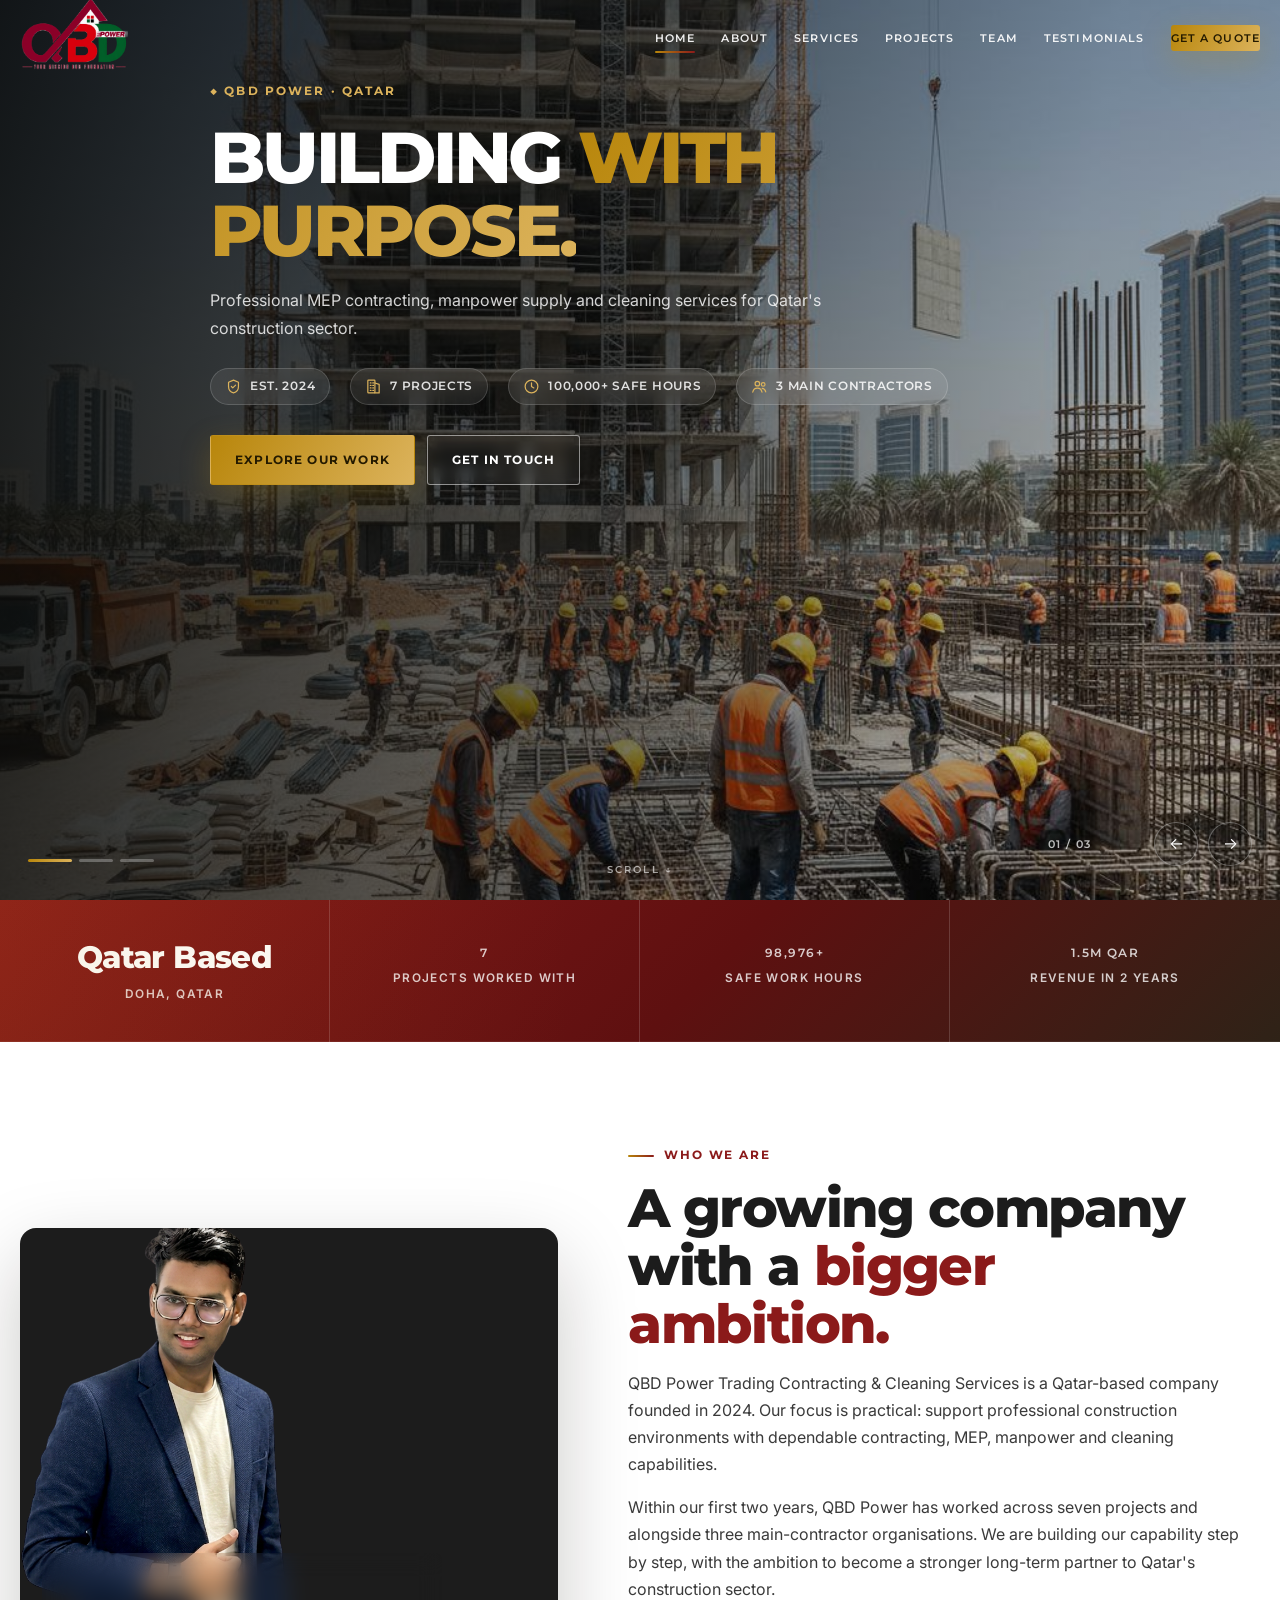
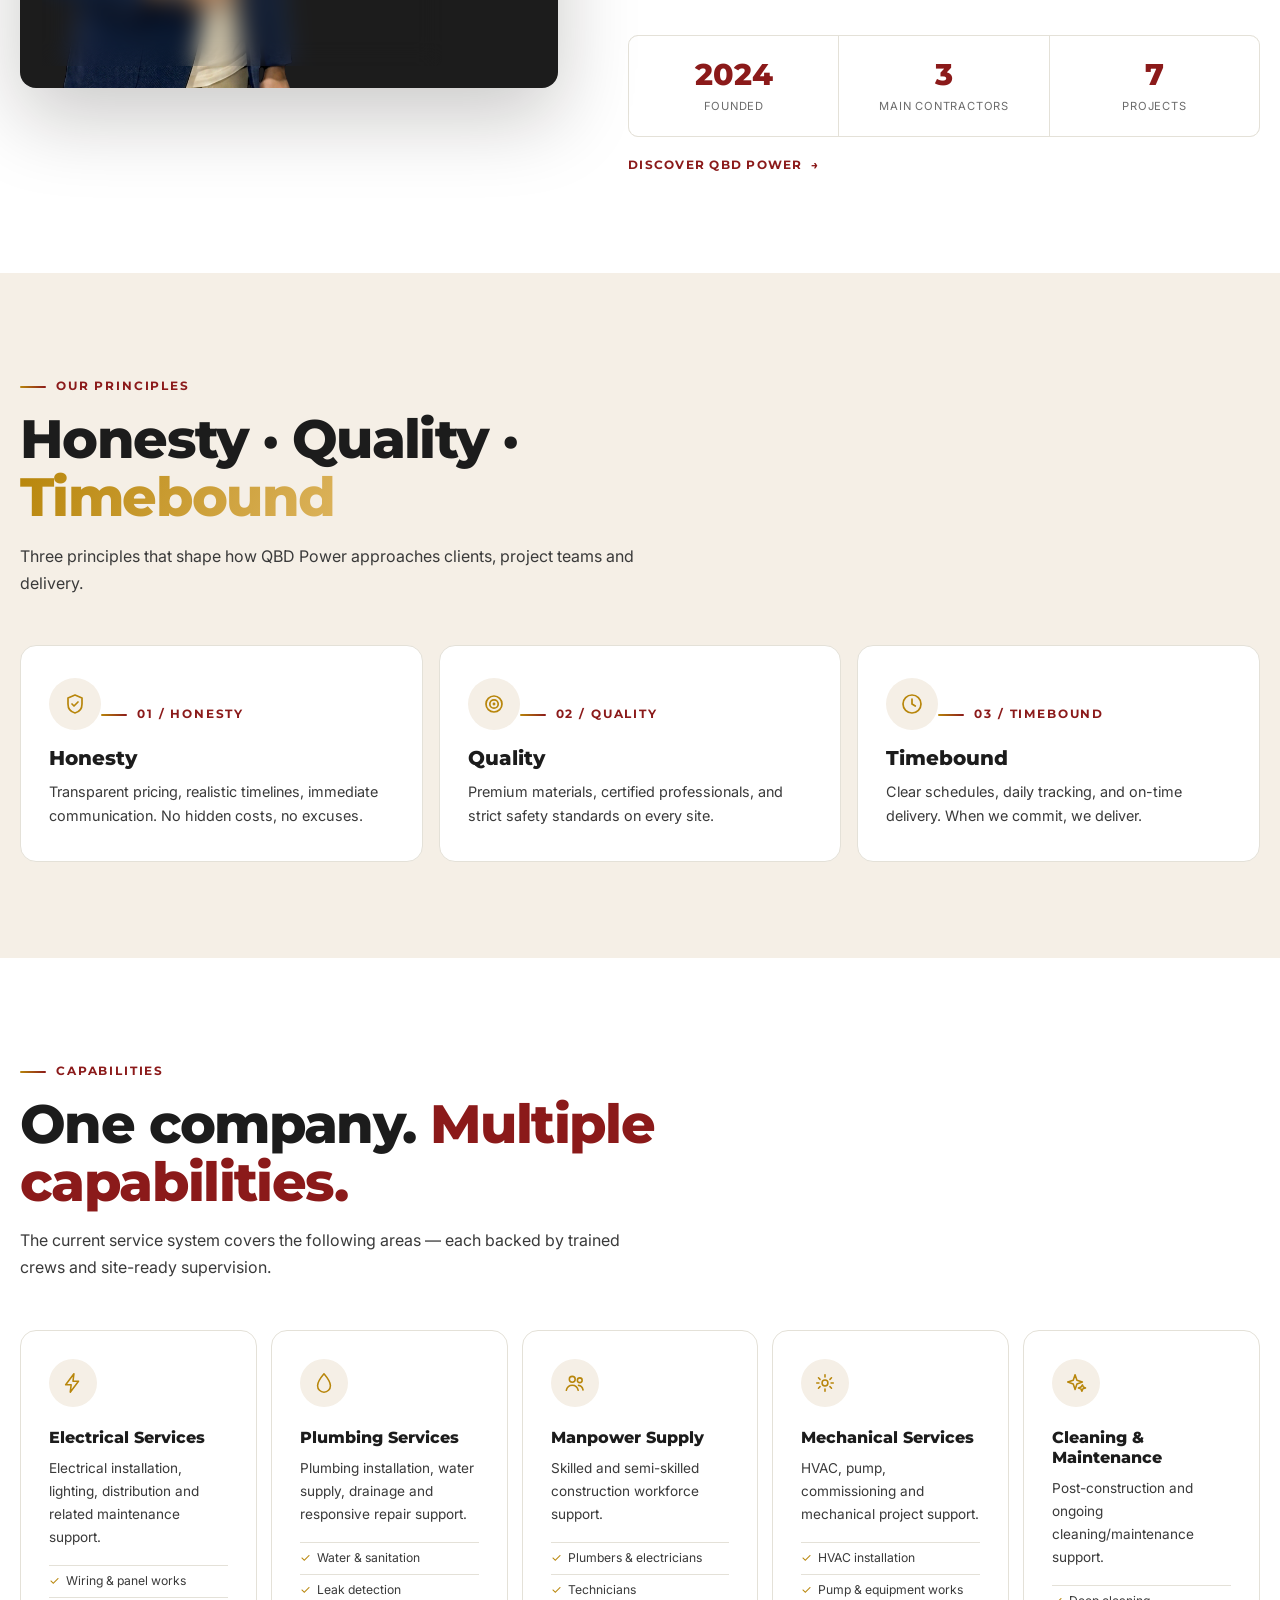
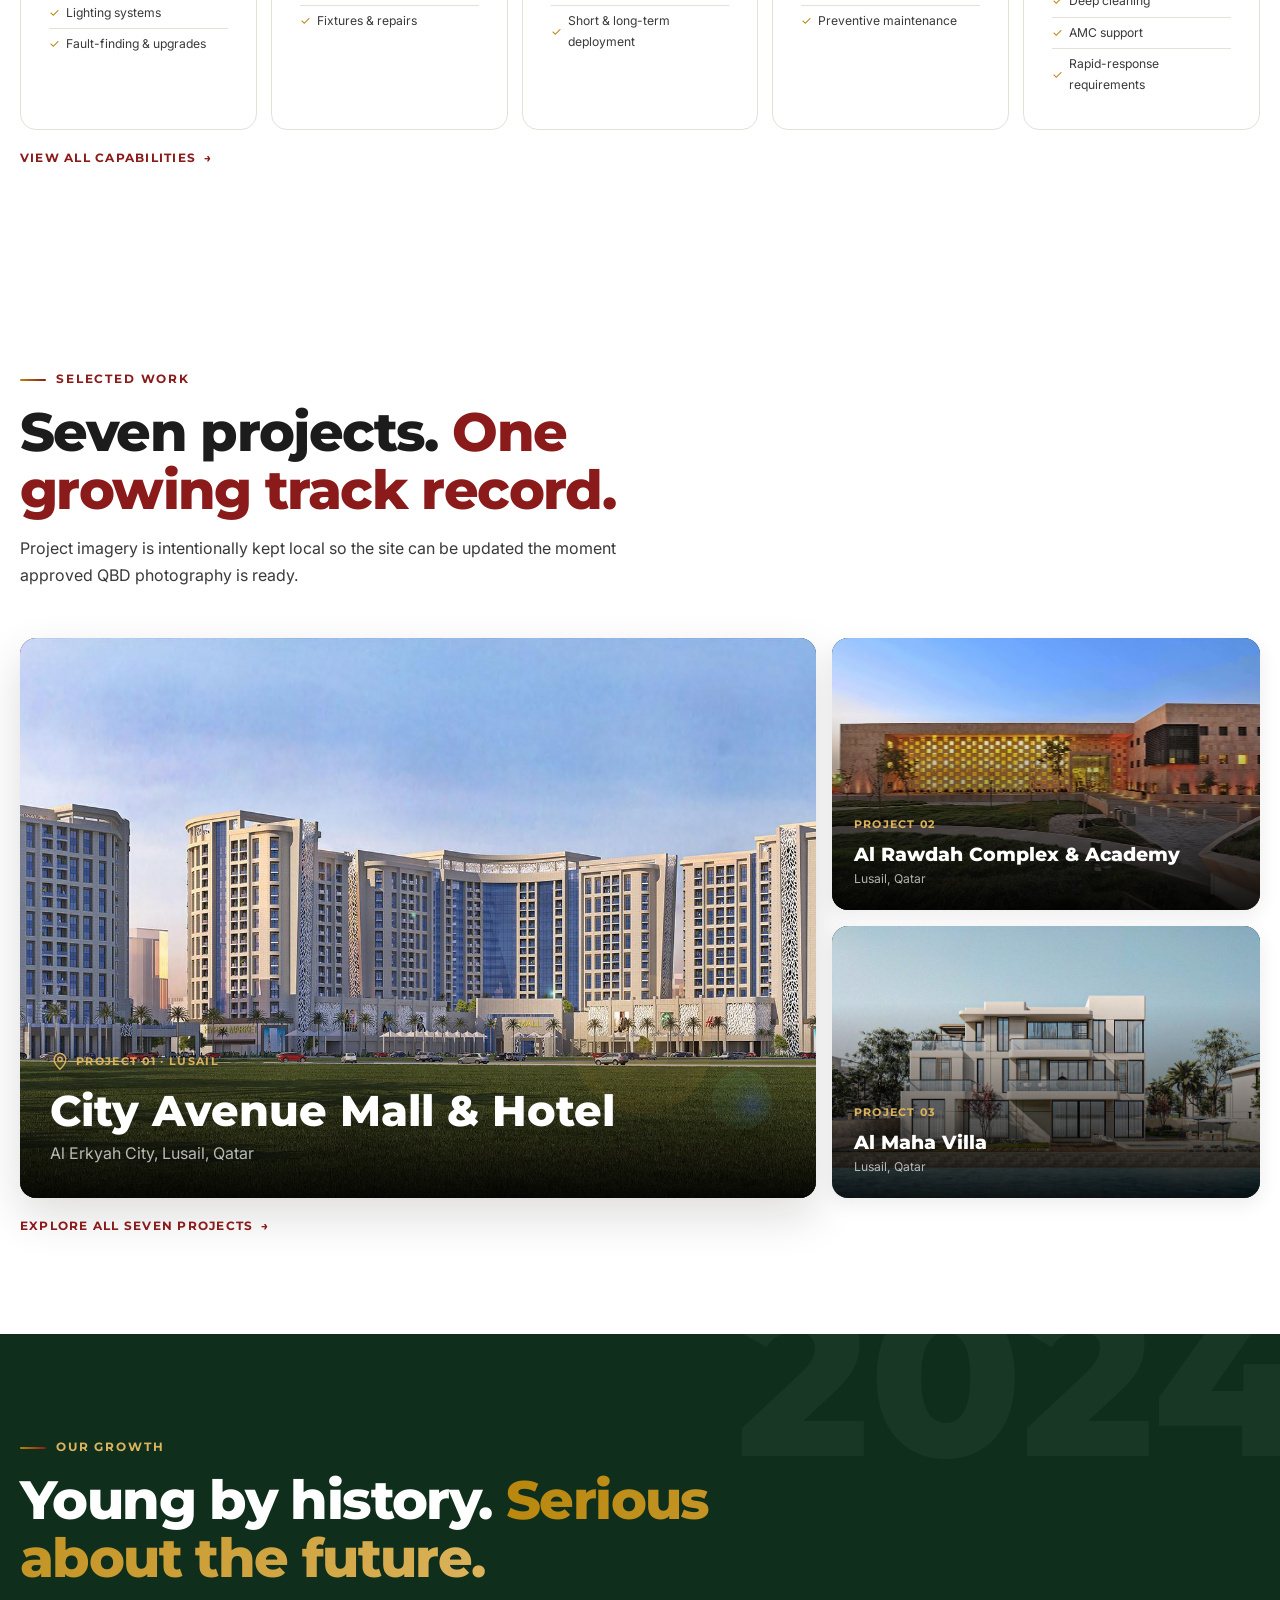
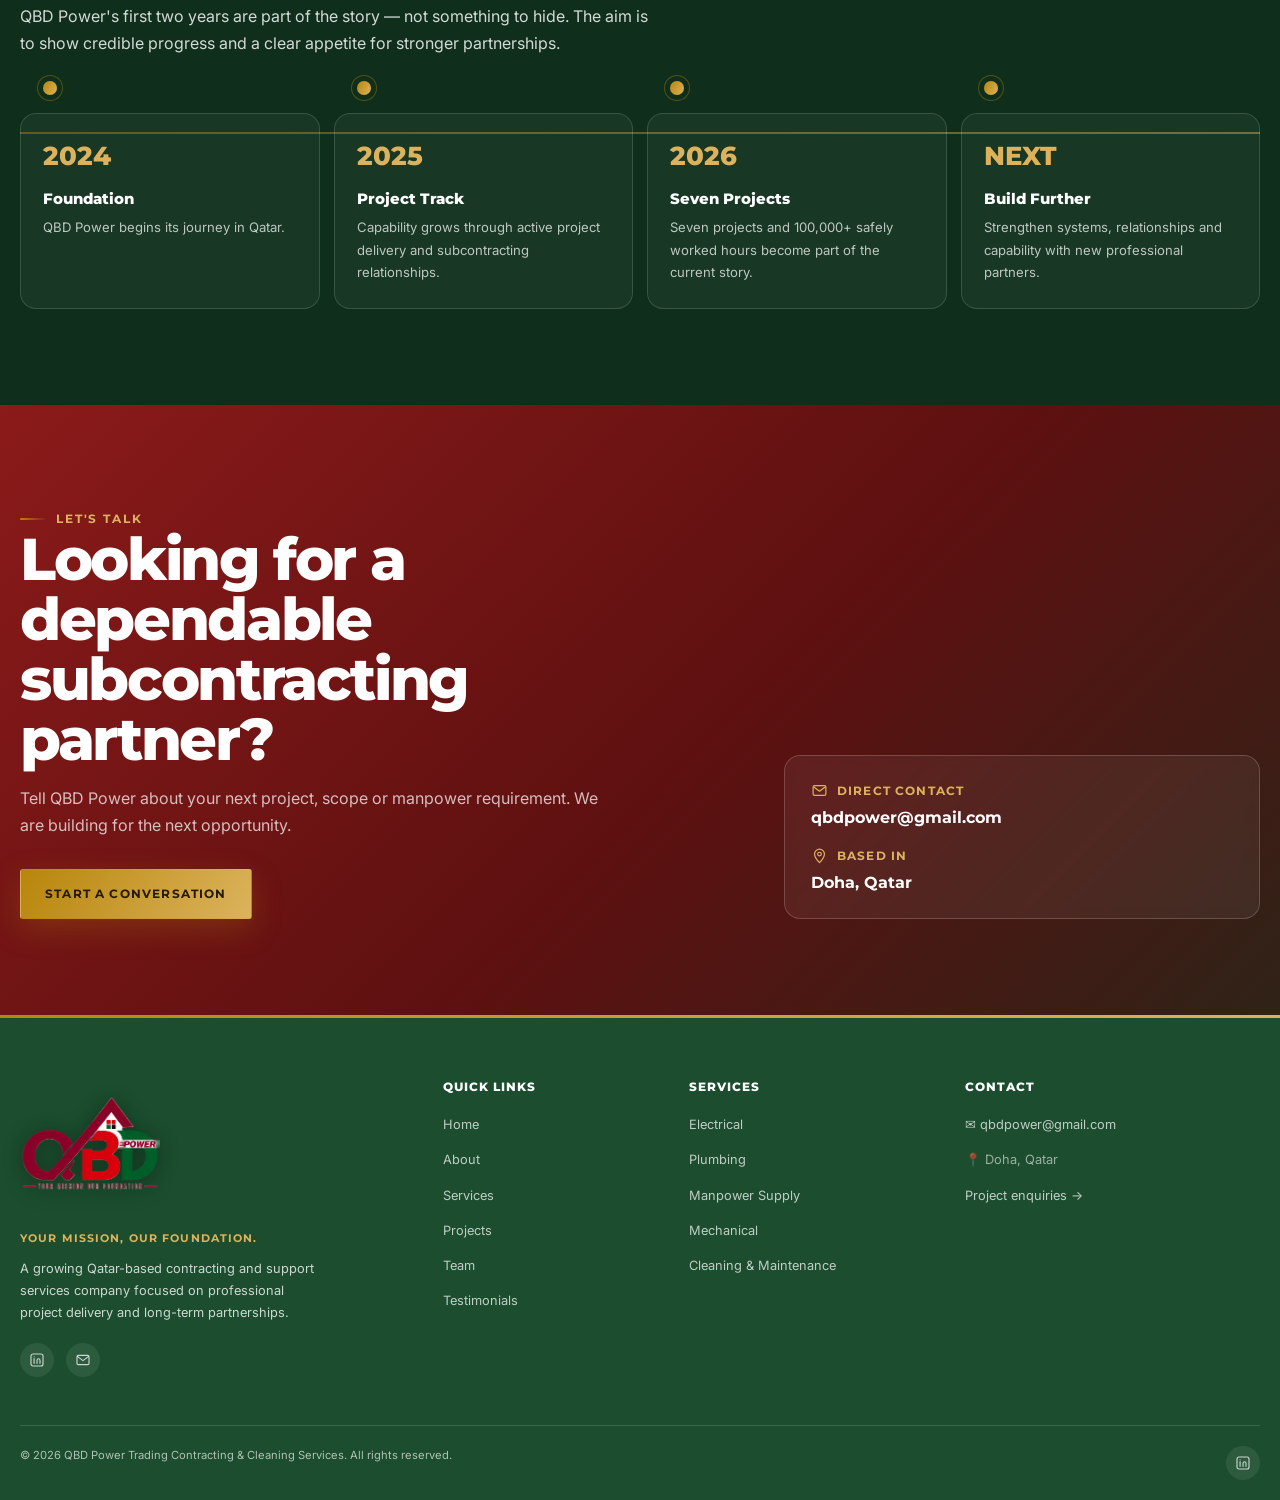
==== index.html @ 19c2fa36 "Initial QBD Power website" ====
<!doctype html>
<html lang="en">
<head>
<meta charset="utf-8">
<meta name="viewport" content="width=device-width, initial-scale=1">
<title>QBD Power | Qatar Contracting &amp; Project Support</title>
<meta name="description" content="QBD Power is a growing Qatar-based contracting and support services company focused on professional project delivery, MEP, manpower supply and cleaning services.">
<meta name="theme-color" content="#8B1A1A">
<link rel="icon" href="assets/img/logo-placeholder.svg" type="image/svg+xml">
<link rel="stylesheet" href="css/style.css">
</head>
<body>
<header class="site-header">
  <div class="container header-inner">
    <a class="brand" href="index.html" aria-label="QBD Power home">
      <img src="assets/img/logo.png" alt="QBD Power" onerror="this.onerror=null;this.src='assets/img/logo-placeholder.svg'">
    </a>
    <nav class="nav" aria-label="Primary navigation">
      <a href="index.html" aria-current="page">Home</a>
<a href="pages/about.html">About</a>
<a href="pages/services.html">Services</a>
<a href="pages/projects.html">Projects</a>
<a href="pages/team.html">Team</a>
<a href="pages/testimonials.html">Testimonials</a>
      <a class="nav-cta" href="pages/contact.html">Get a Quote</a>
    </nav>
    <button class="menu-btn" aria-label="Open navigation" aria-controls="mobilePanel" aria-expanded="false">☰</button>
  </div>
</header>
<div class="mobile-panel" id="mobilePanel">
  <button class="mobile-close" aria-label="Close navigation">×</button>
  <a href="index.html">Home</a>
<a href="pages/about.html">About</a>
<a href="pages/services.html">Services</a>
<a href="pages/projects.html">Projects</a>
<a href="pages/team.html">Team</a>
<a href="pages/testimonials.html">Testimonials</a>
  <a class="btn btn--gold" href="pages/contact.html">Get a Quote</a>
</div>
<main>

<section class="hero" aria-label="QBD Power introduction">
  
<div class="hero-slide is-active">
  <div class="hero-media">
    <img class="hero-media__img" src="assets/img/hero/hero-01.jpg" alt="" onerror="this.onerror=null;this.src='assets/img/hero/hero-01.svg'">
    <video class="hero-media__video" autoplay muted loop playsinline poster="assets/img/hero/hero-01.jpg">
      <source src="assets/img/hero/qbd-construction-hero.mp4" type="video/mp4">
    </video>
  </div>
  <div class="hero-slide__overlay"></div>
  <div class="container hero-content">
    <div class="hero-kicker">◆ QBD POWER · QATAR</div>
    <h1>BUILDING <span>WITH PURPOSE.</span></h1>
    <p>Professional MEP contracting, manpower supply and cleaning services for Qatar's construction sector.</p>
    <div class="hero-meta">
      <span><svg class="" viewBox="0 0 24 24" fill="none" stroke="currentColor" stroke-width="1.7" stroke-linecap="round" stroke-linejoin="round"><path d="M12 3l7 3v6c0 5-3 8-7 9-4-1-7-4-7-9V6l7-3Z"/><path d="m9 12 2 2 4-4"/></svg> Est. 2024</span>
      <span><svg class="" viewBox="0 0 24 24" fill="none" stroke="currentColor" stroke-width="1.7" stroke-linecap="round" stroke-linejoin="round"><rect x="4" y="3" width="10" height="18" rx="1"/><path d="M14 21h6V9l-6-2"/><path d="M7.5 7h1M11 7h1M7.5 10.5h1M11 10.5h1M7.5 14h1M11 14h1M7.5 17.5h1M11 17.5h1"/></svg> 7 Projects</span>
      <span><svg class="" viewBox="0 0 24 24" fill="none" stroke="currentColor" stroke-width="1.7" stroke-linecap="round" stroke-linejoin="round"><circle cx="12" cy="12" r="9"/><path d="M12 7v5l3.3 2"/></svg> 100,000+ Safe Hours</span>
      <span><svg class="" viewBox="0 0 24 24" fill="none" stroke="currentColor" stroke-width="1.7" stroke-linecap="round" stroke-linejoin="round"><circle cx="9" cy="8" r="3.2"/><path d="M2.5 20c.8-3.6 3.4-5.6 6.5-5.6s5.7 2 6.5 5.6"/><circle cx="17.2" cy="9" r="2.6"/><path d="M15.8 14.6c2.4.2 4.3 2 5 5"/></svg> 3 Main Contractors</span>
    </div>
    <div class="btn-row">
      <a class="btn btn--gold" href="pages/projects.html">Explore Our Work</a>
      <a class="btn btn--outline" href="pages/contact.html">Get in Touch</a>
    </div>
  </div>
</div>
<div class="hero-slide">
  <div class="hero-media">
    <img class="hero-media__img" src="assets/img/hero/hero-02.jpg" alt="" onerror="this.onerror=null;this.src='assets/img/hero/hero-02.svg'">
  </div>
  <div class="hero-slide__overlay"></div>
  <div class="container hero-content">
    <div class="hero-kicker">◆ EARN IT ON SITE</div>
    <h1>TRUST, BUILT <span>ONE PROJECT AT A TIME.</span></h1>
    <p>Main contractors return to QBD Power because commitments made on day one are the ones kept on handover day.</p>
    <div class="hero-meta">
      <span><svg class="" viewBox="0 0 24 24" fill="none" stroke="currentColor" stroke-width="1.7" stroke-linecap="round" stroke-linejoin="round"><path d="M12 3l7 3v6c0 5-3 8-7 9-4-1-7-4-7-9V6l7-3Z"/><path d="m9 12 2 2 4-4"/></svg> Est. 2024</span>
      <span><svg class="" viewBox="0 0 24 24" fill="none" stroke="currentColor" stroke-width="1.7" stroke-linecap="round" stroke-linejoin="round"><rect x="4" y="3" width="10" height="18" rx="1"/><path d="M14 21h6V9l-6-2"/><path d="M7.5 7h1M11 7h1M7.5 10.5h1M11 10.5h1M7.5 14h1M11 14h1M7.5 17.5h1M11 17.5h1"/></svg> 7 Projects</span>
      <span><svg class="" viewBox="0 0 24 24" fill="none" stroke="currentColor" stroke-width="1.7" stroke-linecap="round" stroke-linejoin="round"><circle cx="12" cy="12" r="9"/><path d="M12 7v5l3.3 2"/></svg> 100,000+ Safe Hours</span>
      <span><svg class="" viewBox="0 0 24 24" fill="none" stroke="currentColor" stroke-width="1.7" stroke-linecap="round" stroke-linejoin="round"><circle cx="9" cy="8" r="3.2"/><path d="M2.5 20c.8-3.6 3.4-5.6 6.5-5.6s5.7 2 6.5 5.6"/><circle cx="17.2" cy="9" r="2.6"/><path d="M15.8 14.6c2.4.2 4.3 2 5 5"/></svg> 3 Main Contractors</span>
    </div>
    <div class="btn-row">
      <a class="btn btn--gold" href="pages/projects.html">Explore Our Work</a>
      <a class="btn btn--outline" href="pages/contact.html">Get in Touch</a>
    </div>
  </div>
</div>
<div class="hero-slide">
  <div class="hero-media">
    <img class="hero-media__img" src="assets/img/hero/hero-03.jpg" alt="" onerror="this.onerror=null;this.src='assets/img/hero/hero-03.svg'">
  </div>
  <div class="hero-slide__overlay"></div>
  <div class="container hero-content">
    <div class="hero-kicker">◆ OUR FOUNDATION</div>
    <h1>YOUR MISSION. <span>OUR FOUNDATION.</span></h1>
    <p>Every scope, every crew, every deadline — measured against one standard: would we trust this with our own name on it?</p>
    <div class="hero-meta">
      <span><svg class="" viewBox="0 0 24 24" fill="none" stroke="currentColor" stroke-width="1.7" stroke-linecap="round" stroke-linejoin="round"><path d="M12 3l7 3v6c0 5-3 8-7 9-4-1-7-4-7-9V6l7-3Z"/><path d="m9 12 2 2 4-4"/></svg> Est. 2024</span>
      <span><svg class="" viewBox="0 0 24 24" fill="none" stroke="currentColor" stroke-width="1.7" stroke-linecap="round" stroke-linejoin="round"><rect x="4" y="3" width="10" height="18" rx="1"/><path d="M14 21h6V9l-6-2"/><path d="M7.5 7h1M11 7h1M7.5 10.5h1M11 10.5h1M7.5 14h1M11 14h1M7.5 17.5h1M11 17.5h1"/></svg> 7 Projects</span>
      <span><svg class="" viewBox="0 0 24 24" fill="none" stroke="currentColor" stroke-width="1.7" stroke-linecap="round" stroke-linejoin="round"><circle cx="12" cy="12" r="9"/><path d="M12 7v5l3.3 2"/></svg> 100,000+ Safe Hours</span>
      <span><svg class="" viewBox="0 0 24 24" fill="none" stroke="currentColor" stroke-width="1.7" stroke-linecap="round" stroke-linejoin="round"><circle cx="9" cy="8" r="3.2"/><path d="M2.5 20c.8-3.6 3.4-5.6 6.5-5.6s5.7 2 6.5 5.6"/><circle cx="17.2" cy="9" r="2.6"/><path d="M15.8 14.6c2.4.2 4.3 2 5 5"/></svg> 3 Main Contractors</span>
    </div>
    <div class="btn-row">
      <a class="btn btn--gold" href="pages/projects.html">Explore Our Work</a>
      <a class="btn btn--outline" href="pages/contact.html">Get in Touch</a>
    </div>
  </div>
</div>
  <div class="hero-progress"><button class="is-active" aria-label="Show slide 1"></button><button class="" aria-label="Show slide 2"></button><button class="" aria-label="Show slide 3"></button></div>
  <div class="hero-controls">
    <span class="hero-counter">01 / 03</span>
    <button class="hero-arrow" data-hero-prev aria-label="Previous slide">←</button>
    <button class="hero-arrow" data-hero-next aria-label="Next slide">→</button>
  </div>
  <div class="scroll-cue">Scroll ↓</div>
</section>

<section class="trust-strip" aria-label="QBD Power key figures">
  <div class="container trust-grid">
    <div class="trust-item"><strong>Qatar Based</strong><span>Doha, Qatar</span></div>
    <div class="trust-item"><strong><span data-count-to="7" data-suffix="">0</span></strong><span>Projects Worked With</span></div>
    <div class="trust-item"><strong><span data-count-to="100000" data-suffix="+">0</span></strong><span>Safe Work Hours</span></div>
    <div class="trust-item"><strong><span data-count-to="1.5" data-decimals="1" data-suffix="M QAR">0</span></strong><span>Revenue in 2 Years</span></div>
  </div>
</section>

<section class="section">
  <div class="container intro-grid">
    <div class="intro-visual reveal">
      <img src="assets/img/general/about-placeholder.jpg" alt="QBD Power Managing Director" onerror="this.onerror=null;this.src='assets/img/general/about-placeholder.svg'">
      <div class="md-quote">
        <blockquote>"We don't just complete projects — we build reputations. Yours and ours."</blockquote>
        <cite>— Faysal Ahmmed, Managing Director</cite>
      </div>
    </div>
    <div class="intro-copy reveal">
      <span class="eyebrow">Who We Are</span>
      <h2 class="section-title">A growing company with a <span class="accent">bigger ambition.</span></h2>
      <p>QBD Power Trading Contracting &amp; Cleaning Services is a Qatar-based company founded in 2024. Our focus is practical: support professional construction environments with dependable contracting, MEP, manpower and cleaning capabilities.</p>
      <p>Within our first two years, QBD Power has worked across seven projects and alongside three main-contractor organisations. We are building our capability step by step, with the ambition to become a stronger long-term partner to Qatar's construction sector.</p>
      <div class="metric-row">
        <div class="metric"><strong>2024</strong><span>Founded</span></div>
        <div class="metric"><strong>3</strong><span>Main Contractors</span></div>
        <div class="metric"><strong>7</strong><span>Projects</span></div>
      </div>
      <a class="text-link" href="pages/about.html"><span>Discover QBD Power</span></a>
    </div>
  </div>
</section>

<section class="section section--sand">
  <div class="container">
    <div class="section-head reveal">
      <span class="eyebrow">Our Principles</span>
      <h2 class="section-title">Honesty · Quality · <span class="gold">Timebound</span></h2>
      <p class="section-subtitle">Three principles that shape how QBD Power approaches clients, project teams and delivery.</p>
    </div>
    <div class="values-grid">
      <article class="value reveal"><div class="value-icon"><svg class="" viewBox="0 0 24 24" fill="none" stroke="currentColor" stroke-width="1.7" stroke-linecap="round" stroke-linejoin="round"><path d="M12 3l7 3v6c0 5-3 8-7 9-4-1-7-4-7-9V6l7-3Z"/><path d="m9 12 2 2 4-4"/></svg></div><span class="eyebrow" style="margin-bottom:6px">01 / HONESTY</span><h3>Honesty</h3><p>Transparent pricing, realistic timelines, immediate communication. No hidden costs, no excuses.</p></article>
      <article class="value reveal"><div class="value-icon"><svg class="" viewBox="0 0 24 24" fill="none" stroke="currentColor" stroke-width="1.7" stroke-linecap="round" stroke-linejoin="round"><circle cx="12" cy="12" r="8"/><circle cx="12" cy="12" r="4.2"/><circle cx="12" cy="12" r=".6" fill="currentColor"/></svg></div><span class="eyebrow" style="margin-bottom:6px">02 / QUALITY</span><h3>Quality</h3><p>Premium materials, certified professionals, and strict safety standards on every site.</p></article>
      <article class="value reveal"><div class="value-icon"><svg class="" viewBox="0 0 24 24" fill="none" stroke="currentColor" stroke-width="1.7" stroke-linecap="round" stroke-linejoin="round"><circle cx="12" cy="12" r="9"/><path d="M12 7v5l3.3 2"/></svg></div><span class="eyebrow" style="margin-bottom:6px">03 / TIMEBOUND</span><h3>Timebound</h3><p>Clear schedules, daily tracking, and on-time delivery. When we commit, we deliver.</p></article>
    </div>
  </div>
</section>

<section class="section">
  <div class="container">
    <div class="section-head reveal">
      <span class="eyebrow">Capabilities</span>
      <h2 class="section-title">One company. <span class="accent">Multiple capabilities.</span></h2>
      <p class="section-subtitle">The current service system covers the following areas — each backed by trained crews and site-ready supervision.</p>
    </div>
    <div class="cap-grid">
      <article class="cap-card reveal"><div class="cap-icon"><svg class="" viewBox="0 0 24 24" fill="none" stroke="currentColor" stroke-width="1.7" stroke-linecap="round" stroke-linejoin="round"><path d="M13 2 4 14h6l-1 8 9-12h-6l1-8Z"/></svg></div><h3>Electrical Services</h3><p>Electrical installation, lighting, distribution and related maintenance support.</p><ul><li>Wiring &amp; panel works</li><li>Lighting systems</li><li>Fault-finding &amp; upgrades</li></ul></article>
      <article class="cap-card reveal"><div class="cap-icon"><svg class="" viewBox="0 0 24 24" fill="none" stroke="currentColor" stroke-width="1.7" stroke-linecap="round" stroke-linejoin="round"><path d="M12 2s7 8.2 7 13a7 7 0 1 1-14 0c0-4.8 7-13 7-13Z"/></svg></div><h3>Plumbing Services</h3><p>Plumbing installation, water supply, drainage and responsive repair support.</p><ul><li>Water &amp; sanitation</li><li>Leak detection</li><li>Fixtures &amp; repairs</li></ul></article>
      <article class="cap-card reveal"><div class="cap-icon"><svg class="" viewBox="0 0 24 24" fill="none" stroke="currentColor" stroke-width="1.7" stroke-linecap="round" stroke-linejoin="round"><circle cx="9" cy="8" r="3.2"/><path d="M2.5 20c.8-3.6 3.4-5.6 6.5-5.6s5.7 2 6.5 5.6"/><circle cx="17.2" cy="9" r="2.6"/><path d="M15.8 14.6c2.4.2 4.3 2 5 5"/></svg></div><h3>Manpower Supply</h3><p>Skilled and semi-skilled construction workforce support.</p><ul><li>Plumbers &amp; electricians</li><li>Technicians</li><li>Short &amp; long-term deployment</li></ul></article>
      <article class="cap-card reveal"><div class="cap-icon"><svg class="" viewBox="0 0 24 24" fill="none" stroke="currentColor" stroke-width="1.7" stroke-linecap="round" stroke-linejoin="round"><circle cx="12" cy="12" r="3.2"/><path d="M12 3v2.4M12 18.6V21M4.9 6.3l1.7 1.7M17.4 16l1.7 1.7M3 12h2.4M18.6 12H21M4.9 17.7l1.7-1.7M17.4 8l1.7-1.7"/></svg></div><h3>Mechanical Services</h3><p>HVAC, pump, commissioning and mechanical project support.</p><ul><li>HVAC installation</li><li>Pump &amp; equipment works</li><li>Preventive maintenance</li></ul></article>
      <article class="cap-card reveal"><div class="cap-icon"><svg class="" viewBox="0 0 24 24" fill="none" stroke="currentColor" stroke-width="1.7" stroke-linecap="round" stroke-linejoin="round"><path d="M11 3 9 9l-6 2 6 2 2 6 2-6 6-2-6-2-2-6Z"/><path d="M19 14l1 2.4L22.4 17.4 19.4 18.4 18.4 21 17.4 18.4 14.6 17.4 17.4 16.4 19 14Z"/></svg></div><h3>Cleaning &amp; Maintenance</h3><p>Post-construction and ongoing cleaning/maintenance support.</p><ul><li>Deep cleaning</li><li>AMC support</li><li>Rapid-response requirements</li></ul></article>
    </div>
    <a class="text-link" href="pages/services.html"><span>View all capabilities</span></a>
  </div>
</section>

<section class="section">
  <div class="container">
    <div class="section-head reveal">
      <span class="eyebrow">Selected Work</span>
      <h2 class="section-title">Seven projects. <span class="accent">One growing track record.</span></h2>
      <p class="section-subtitle">Project imagery is intentionally kept local so the site can be updated the moment approved QBD photography is ready.</p>
    </div>
    <div class="project-feature">
      <article class="project-main reveal">
        <img src="assets/img/projects/project-01.jpg" alt="City Avenue Mall and Hotel" onerror="this.onerror=null;this.src='assets/img/projects/project-01.svg'">
        <div class="project-main__overlay">
          <span class="tag"><svg class="" viewBox="0 0 24 24" fill="none" stroke="currentColor" stroke-width="1.7" stroke-linecap="round" stroke-linejoin="round"><path d="M12 22s7-6.5 7-12a7 7 0 1 0-14 0c0 5.5 7 12 7 12Z"/><circle cx="12" cy="10" r="2.6"/></svg> Project 01 · Lusail</span>
          <h3>City Avenue Mall &amp; Hotel</h3>
          <p>Al Erkyah City, Lusail, Qatar</p>
        </div>
      </article>
      <div class="project-side">
        <article class="project-card reveal">
          <img src="assets/img/projects/project-02.jpg" alt="Al Rawdah Complex &amp; Academy" onerror="this.onerror=null;this.src='assets/img/projects/project-02.svg'">
          <div class="project-card__content"><span class="tag">Project 02</span><h3>Al Rawdah Complex &amp; Academy</h3><p>Lusail, Qatar</p></div>
        </article>
        <article class="project-card reveal">
          <img src="assets/img/projects/project-03.jpg" alt="Al Maha Villa" onerror="this.onerror=null;this.src='assets/img/projects/project-03.svg'">
          <div class="project-card__content"><span class="tag">Project 03</span><h3>Al Maha Villa</h3><p>Lusail, Qatar</p></div>
        </article>
      </div>
    </div>
    <a class="text-link" href="pages/projects.html"><span>Explore all seven projects</span></a>
  </div>
</section>

<section class="section growth section--forest" style="background:var(--forest-deep);color:#fff">
  <div class="container">
    <div class="section-head reveal">
      <span class="eyebrow">Our Growth</span>
      <h2 class="section-title">Young by history. <span class="gold">Serious about the future.</span></h2>
      <p class="section-subtitle">QBD Power's first two years are part of the story — not something to hide. The aim is to show credible progress and a clear appetite for stronger partnerships.</p>
    </div>
    <div class="timeline">
      <article class="timeline-item reveal"><strong>2024</strong><h3>Foundation</h3><p>QBD Power begins its journey in Qatar.</p></article>
      <article class="timeline-item reveal"><strong>2025</strong><h3>Project Track</h3><p>Capability grows through active project delivery and subcontracting relationships.</p></article>
      <article class="timeline-item reveal"><strong>2026</strong><h3>Seven Projects</h3><p>Seven projects and 100,000+ safely worked hours become part of the current story.</p></article>
      <article class="timeline-item reveal"><strong>NEXT</strong><h3>Build Further</h3><p>Strengthen systems, relationships and capability with new professional partners.</p></article>
    </div>
  </div>
</section>

<section class="section cta cta--crimson">
  <div class="container cta-grid">
    <div class="reveal">
      <span class="eyebrow">Let's Talk</span>
      <h2>Looking for a dependable subcontracting partner?</h2>
      <p>Tell QBD Power about your next project, scope or manpower requirement. We are building for the next opportunity.</p>
      <div class="btn-row"><a class="btn btn--gold" href="pages/contact.html">Start a Conversation</a></div>
    </div>
    <div class="cta-card reveal">
      <strong><svg class="" viewBox="0 0 24 24" fill="none" stroke="currentColor" stroke-width="1.7" stroke-linecap="round" stroke-linejoin="round"><rect x="3" y="5" width="18" height="14" rx="2"/><path d="m4 7 8 6 8-6"/></svg> Direct contact</strong>
      <a href="mailto:qbdpower@gmail.com">qbdpower@gmail.com</a>
      <strong style="margin-top:20px"><svg class="" viewBox="0 0 24 24" fill="none" stroke="currentColor" stroke-width="1.7" stroke-linecap="round" stroke-linejoin="round"><path d="M12 22s7-6.5 7-12a7 7 0 1 0-14 0c0 5.5 7 12 7 12Z"/><circle cx="12" cy="10" r="2.6"/></svg> Based in</strong>
      <a href="pages/contact.html">Doha, Qatar</a>
    </div>
  </div>
</section>

</main>
<footer class="site-footer">
  <div class="container">
    <div class="footer-grid">
      <div>
        <img class="footer-logo" src="assets/img/logo.png" alt="QBD Power" onerror="this.onerror=null;this.src='assets/img/logo-placeholder.svg'">
        <div class="footer-tagline">Your Mission, Our Foundation.</div>
        <p class="footer-copy">A growing Qatar-based contracting and support services company focused on professional project delivery and long-term partnerships.</p>
        <div class="socials" style="margin-top:20px">
          <a href="https://www.linkedin.com/company/109054218/" target="_blank" rel="noopener" aria-label="LinkedIn"><svg class="" viewBox="0 0 24 24" fill="none" stroke="currentColor" stroke-width="1.7" stroke-linecap="round" stroke-linejoin="round"><rect x="3" y="3" width="18" height="18" rx="3"/><path d="M7.6 10v7M7.6 7.2v.02M12 17v-4.2c0-1.6 1-2.6 2.4-2.6 1.3 0 2.1.9 2.1 2.6V17"/></svg></a>
          <a href="mailto:qbdpower@gmail.com" aria-label="Email"><svg class="" viewBox="0 0 24 24" fill="none" stroke="currentColor" stroke-width="1.7" stroke-linecap="round" stroke-linejoin="round"><rect x="3" y="5" width="18" height="14" rx="2"/><path d="m4 7 8 6 8-6"/></svg></a>
        </div>
      </div>
      <div>
        <h3>Quick Links</h3>
        <ul class="footer-links">
          <li><a href="index.html">Home</a></li>
          <li><a href="pages/about.html">About</a></li>
          <li><a href="pages/services.html">Services</a></li>
          <li><a href="pages/projects.html">Projects</a></li>
          <li><a href="pages/team.html">Team</a></li>
          <li><a href="pages/testimonials.html">Testimonials</a></li>
        </ul>
      </div>
      <div>
        <h3>Services</h3>
        <ul class="footer-links">
          <li><a href="pages/services.html">Electrical</a></li>
          <li><a href="pages/services.html">Plumbing</a></li>
          <li><a href="pages/services.html">Manpower Supply</a></li>
          <li><a href="pages/services.html">Mechanical</a></li>
          <li><a href="pages/services.html">Cleaning &amp; Maintenance</a></li>
        </ul>
      </div>
      <div>
        <h3>Contact</h3>
        <ul class="footer-links">
          <li><a href="mailto:qbdpower@gmail.com">✉ qbdpower@gmail.com</a></li>
          <li><span style="color:rgba(255,255,255,.56);font-size:.8rem">📍 Doha, Qatar</span></li>
          <li><a href="pages/contact.html">Project enquiries →</a></li>
        </ul>
      </div>
    </div>
    <div class="footer-bottom">
      <span>© 2026 QBD Power Trading Contracting &amp; Cleaning Services. All rights reserved.</span>
      <div class="socials">
        <a href="https://www.linkedin.com/company/109054218/" target="_blank" rel="noopener" aria-label="LinkedIn"><svg class="" viewBox="0 0 24 24" fill="none" stroke="currentColor" stroke-width="1.7" stroke-linecap="round" stroke-linejoin="round"><rect x="3" y="3" width="18" height="18" rx="3"/><path d="M7.6 10v7M7.6 7.2v.02M12 17v-4.2c0-1.6 1-2.6 2.4-2.6 1.3 0 2.1.9 2.1 2.6V17"/></svg></a>
      </div>
    </div>
  </div>
</footer>
<button class="to-top" aria-label="Back to top"><svg class="" viewBox="0 0 24 24" style="transform:rotate(-90deg)" fill="none" stroke="currentColor" stroke-width="1.7" stroke-linecap="round" stroke-linejoin="round"><path d="M5 12h14M13 6l6 6-6 6"/></svg></button>
<script src="js/script.js"></script>
</body>
</html>
---- css/style.css ----
@import url('https://fonts.googleapis.com/css2?family=Inter:wght@400;500;600;700&family=Montserrat:wght@500;600;700;800&display=swap');

/* ============================================================
   QBD POWER — DESIGN TOKENS
   Same brand palette, refined blending + tighter type scale
============================================================ */
:root{
  --crimson:#8B1A1A;
  --crimson-deep:#5e1010;
  --crimson-soft:#a3372f;
  --forest:#1B4D2E;
  --forest-deep:#0f2f1c;
  --gold:#B8860B;
  --gold-soft:#dcb35c;
  --gold-pale:#f0d9a0;
  --charcoal:#1C1C1C;
  --ink:#1C1C1C;
  --dark-gray:#3A3A3A;
  --mid-gray:#6B6B6B;
  --line:#e4e1d8;
  --off-white:#F4F4F4;
  --sand:#F5EFE6;
  --white:#fff;

  --shadow-sm:0 6px 20px rgba(20,14,10,.08);
  --shadow-md:0 18px 46px rgba(20,14,10,.14);
  --shadow-lg:0 30px 80px rgba(20,14,10,.22);
  --shadow-gold:0 10px 30px rgba(184,134,11,.25);

  --grad-brand:linear-gradient(135deg,var(--crimson) 0%,var(--crimson-deep) 55%,var(--forest-deep) 130%);
  --grad-gold:linear-gradient(120deg,var(--gold) 0%,var(--gold-soft) 100%);
  --grad-dark:linear-gradient(180deg,rgba(10,10,10,.15),rgba(10,10,10,.92));
  --grad-line:linear-gradient(90deg,var(--gold) 0%,var(--crimson) 100%);

  --radius:16px;
  --radius-sm:10px;
  --max:1260px;
  --ease:cubic-bezier(.2,.8,.24,1);
  --ease-soft:cubic-bezier(.4,.0,.2,1);
}

*{box-sizing:border-box;margin:0;padding:0}
html{scroll-behavior:smooth}
/* Global icon-size safety net: any <svg> without a more specific size rule
   (below) gets a sane, consistent default instead of an oversized one.
   Every icon class further down (cap-icon, value-icon, etc.) still wins
   because a class selector is always more specific than this. */
svg{width:20px;height:20px;flex-shrink:0}
body{
  font-family:'Inter',Arial,sans-serif;
  color:var(--ink);
  background:var(--white);
  line-height:1.7;
  overflow-x:hidden;
  -webkit-font-smoothing:antialiased;
}
body.nav-open{overflow:hidden}
img{display:block;max-width:100%}
a{color:inherit;text-decoration:none}
button,input,textarea,select{font:inherit}
button{border:0;background:none;cursor:pointer}
ul{list-style:none}
.container{width:min(var(--max),calc(100% - 40px));margin-inline:auto}
::selection{background:var(--gold);color:#fff}

:focus-visible{outline:2px solid var(--gold);outline-offset:3px}

/* ============================================================
   SECTION SHELLS
============================================================ */
.section{padding:96px 0}
.section--sand{background:var(--sand)}
.section--dark{background:var(--forest-deep);color:var(--white)}
.section--charcoal{background:var(--charcoal);color:var(--white)}

.eyebrow{
  display:inline-flex;align-items:center;gap:10px;
  color:var(--crimson);
  font:700 .72rem/1 'Montserrat',sans-serif;
  letter-spacing:.16em;text-transform:uppercase;
}
.eyebrow::before{content:"";width:26px;height:2px;background:var(--grad-line);border-radius:2px}
.section--dark .eyebrow,.section--charcoal .eyebrow{color:var(--gold-soft)}

.section-title{
  margin-top:14px;
  font:800 clamp(1.9rem,4.2vw,3.6rem)/1.08 'Montserrat',sans-serif;
  letter-spacing:-.03em;
  color:var(--charcoal);
}
.section--dark .section-title,.section--charcoal .section-title{color:var(--white)}
.section-title .accent{color:var(--crimson)}
.section-title .gold{
  background:var(--grad-gold);
  -webkit-background-clip:text;background-clip:text;color:transparent;
}
.section-subtitle{
  max-width:640px;margin-top:16px;color:var(--dark-gray);font-size:1rem;
}
.section--dark .section-subtitle,.section--charcoal .section-subtitle{color:rgba(255,255,255,.72)}
.section-head{max-width:760px;margin-bottom:48px}

.text-link{
  display:inline-flex;align-items:center;gap:8px;
  margin-top:20px;color:var(--crimson);
  font:700 .78rem 'Montserrat',sans-serif;text-transform:uppercase;letter-spacing:.1em;
  position:relative;padding-bottom:3px;
}
.text-link::after{content:"→";transition:transform .3s var(--ease)}
.text-link:hover::after{transform:translateX(5px)}
.text-link span{position:relative}
.text-link span::after{content:"";position:absolute;left:0;right:100%;bottom:-4px;height:1.5px;background:var(--gold);transition:right .3s var(--ease)}
.text-link:hover span::after{right:0}

/* ============================================================
   BUTTONS
============================================================ */
.btn{
  position:relative;
  display:inline-flex;align-items:center;justify-content:center;gap:8px;
  min-height:50px;padding:0 24px;border:1px solid transparent;border-radius:3px;
  font:700 .74rem 'Montserrat',sans-serif;letter-spacing:.1em;text-transform:uppercase;
  transition:transform .3s var(--ease),box-shadow .3s var(--ease),background .3s var(--ease),color .3s var(--ease),border-color .3s var(--ease);
  cursor:pointer;overflow:hidden;isolation:isolate;
}
.btn:hover{transform:translateY(-3px)}
.btn--primary{background:var(--grad-brand);color:var(--white);box-shadow:var(--shadow-sm)}
.btn--primary:hover{box-shadow:var(--shadow-md)}
.btn--gold{background:var(--grad-gold);color:#241a00;box-shadow:var(--shadow-gold)}
.btn--gold:hover{box-shadow:0 16px 40px rgba(184,134,11,.4)}
.btn--outline{border-color:rgba(255,255,255,.5);color:var(--white);background:rgba(255,255,255,.04);backdrop-filter:blur(6px)}
.btn--outline:hover{border-color:var(--gold-soft);background:rgba(255,255,255,.1)}
.btn--dark{background:var(--charcoal);color:var(--white)}
.btn--dark:hover{background:#000}
.btn-row{display:flex;flex-wrap:wrap;gap:12px;margin-top:30px}

/* ============================================================
   HEADER / NAV  (logo brought down in size per brief)
============================================================ */
.site-header{
  position:fixed;inset:0 0 auto;z-index:1000;
  border-bottom:1px solid transparent;
  transition:background .35s var(--ease),box-shadow .35s var(--ease),border-color .35s var(--ease);
}
.site-header.is-scrolled{background:rgba(255,255,255,.92);backdrop-filter:blur(18px) saturate(1.4);border-color:rgba(20,14,10,.08);box-shadow:0 8px 30px rgba(0,0,0,.06)}
.header-inner{height:76px;display:flex;align-items:center;justify-content:space-between}
.brand{display:flex;align-items:center;gap:9px;transition:transform .3s var(--ease)}
.brand:hover{transform:translateY(-1px)}
.brand img{width:108px;height:auto}
.nav{display:flex;align-items:center;gap:26px}
.nav a{position:relative;color:rgba(255,255,255,.92);font:600 .71rem 'Montserrat',sans-serif;text-transform:uppercase;letter-spacing:.1em;padding:6px 0}
.site-header.is-scrolled .nav a{color:var(--charcoal)}
.nav a:not(.nav-cta)::after{
  content:"";position:absolute;left:0;right:100%;bottom:-2px;height:2px;background:var(--grad-line);border-radius:2px;
  transition:right .3s var(--ease)
}
.nav a:not(.nav-cta):hover::after,.nav a[aria-current="page"]:not(.nav-cta)::after{right:0}
.nav-cta{padding:11px 18px;background:var(--grad-gold);color:#241a00!important;border-radius:3px;box-shadow:var(--shadow-gold);transition:transform .3s var(--ease),box-shadow .3s var(--ease)}
.nav-cta:hover{transform:translateY(-2px);box-shadow:0 14px 30px rgba(184,134,11,.4)}
.menu-btn{display:none;width:44px;height:44px;color:var(--white);font-size:1.2rem;transition:transform .25s var(--ease)}
.menu-btn:hover{transform:scale(1.08)}
.site-header.is-scrolled .menu-btn{color:var(--charcoal)}

.mobile-panel{display:none}
@media(max-width:860px){
  .mobile-panel{
    position:fixed;inset:0;background:linear-gradient(160deg,#141312,#1c1c1c 60%,#12200f);z-index:999;
    display:flex;flex-direction:column;justify-content:center;align-items:center;gap:20px;
    opacity:0;visibility:hidden;transition:opacity .35s var(--ease),visibility .35s var(--ease);
    padding:24px;
  }
  .mobile-panel.is-open{opacity:1;visibility:visible}
  .mobile-panel a{color:var(--white);font:700 1.05rem 'Montserrat',sans-serif;text-transform:uppercase;letter-spacing:.1em;padding:8px 0;position:relative}
  .mobile-panel a:active{color:var(--gold-soft)}
  .mobile-panel .mobile-close{position:absolute;right:20px;top:18px;color:var(--white);font-size:1.6rem;width:44px;height:44px}
}

/* ============================================================
   HERO — image AND video-ready, auto-fallback
============================================================ */
.hero{
  position:relative;min-height:640px;height:100svh;max-height:960px;
  display:flex;align-items:center;overflow:hidden;background:var(--charcoal);color:var(--white)
}
.hero-slide{position:absolute;inset:0;opacity:0;visibility:visible;pointer-events:none;z-index:1;transition:opacity 1.3s var(--ease-soft)}
.hero-slide.is-active{opacity:1;pointer-events:auto;z-index:2}
.hero-media{position:absolute;inset:0;overflow:hidden}
.hero-media__img,.hero-slide__bg{position:absolute;inset:0;background-position:center;background-size:cover;transform:scale(1.06);transition:transform 10s var(--ease-soft)}
.hero-media__img{width:100%;height:100%;object-fit:cover}
.hero-slide.is-active .hero-media__img,.hero-slide.is-active .hero-slide__bg{transform:scale(1)}
.hero-media__video{position:absolute;inset:0;width:100%;height:100%;object-fit:cover;opacity:0;transition:opacity 1.1s var(--ease-soft)}
.hero-media__video.is-loaded{opacity:1}
.hero-slide__overlay{position:absolute;inset:0;background:linear-gradient(100deg,rgba(8,9,8,.92) 0%,rgba(8,9,8,.62) 45%,rgba(8,9,8,.32) 78%,rgba(8,9,8,.24) 100%)}
.hero-content{position:relative;z-index:2;padding-top:76px;max-width:860px;opacity:0;transform:translateY(16px);transition:opacity 1s ease .15s,transform 1s var(--ease) .15s}
.hero-slide.is-active .hero-content{opacity:1;transform:none}
.hero-kicker{display:inline-flex;align-items:center;gap:8px;font:700 .74rem 'Montserrat',sans-serif;letter-spacing:.18em;text-transform:uppercase;color:var(--gold-soft)}
.hero h1{margin-top:18px;max-width:800px;font:800 clamp(2.5rem,5.6vw,5.4rem)/1.02 'Montserrat',sans-serif;letter-spacing:-.045em}
.hero h1 span{background:var(--grad-gold);-webkit-background-clip:text;background-clip:text;color:transparent}
.hero p{max-width:640px;margin-top:20px;color:rgba(255,255,255,.82);font-size:1rem}
.hero-meta{display:flex;flex-wrap:wrap;gap:20px;margin-top:26px;color:rgba(255,255,255,.85);font:600 .72rem 'Montserrat',sans-serif;letter-spacing:.06em;text-transform:uppercase}
.hero-meta span{display:inline-flex;align-items:center;gap:8px;padding:9px 14px;background:rgba(255,255,255,.08);border:1px solid rgba(255,255,255,.16);border-radius:30px;backdrop-filter:blur(10px)}
.hero-meta span svg{width:17px;height:17px;color:var(--gold-soft)}
.hero-meta i{color:var(--gold-soft);font-style:normal}

.hero-controls{position:absolute;right:28px;bottom:34px;z-index:3;display:flex;align-items:center;gap:10px}
.hero-arrow{width:44px;height:44px;border:1px solid rgba(255,255,255,.3);background:rgba(0,0,0,.2);color:var(--white);cursor:pointer;border-radius:50%;transition:background .3s var(--ease),border-color .3s var(--ease),transform .3s var(--ease)}
.hero-arrow:hover{background:var(--gold);border-color:var(--gold);color:#241a00;transform:scale(1.06)}
.hero-counter{min-width:96px;color:rgba(255,255,255,.72);font:600 .7rem 'Montserrat',sans-serif;letter-spacing:.12em}
.hero-progress{position:absolute;left:28px;bottom:38px;z-index:3;display:flex;gap:7px}
.hero-progress button{width:34px;height:3px;background:rgba(255,255,255,.28);cursor:pointer;border-radius:2px;transition:background .3s var(--ease),width .3s var(--ease)}
.hero-progress button.is-active{background:var(--grad-gold);width:44px}
.scroll-cue{position:absolute;left:50%;bottom:24px;transform:translateX(-50%);z-index:3;display:flex;flex-direction:column;align-items:center;gap:8px;color:rgba(255,255,255,.6);font:600 .64rem 'Montserrat',sans-serif;letter-spacing:.2em;text-transform:uppercase;animation:bob 2.4s ease-in-out infinite}
@keyframes bob{0%,100%{transform:translate(-50%,0)}50%{transform:translate(-50%,6px)}}

/* ============================================================
   TRUST STRIP
============================================================ */
.trust-strip{background:var(--grad-brand);color:var(--white);position:relative;isolation:isolate;box-shadow:0 -1px 0 rgba(255,255,255,.06) inset}
.trust-strip::after{content:"";position:absolute;inset:0;background:linear-gradient(90deg,rgba(184,134,11,.1),transparent 45%);pointer-events:none}
.trust-grid{position:relative;display:grid;grid-template-columns:repeat(4,1fr)}
.trust-item{padding:38px 18px;text-align:center;border-right:1px solid rgba(255,255,255,.16);transition:background .3s var(--ease)}
.trust-item:hover{background:rgba(255,255,255,.06)}
.trust-item:last-child{border-right:0}
.trust-item strong{display:block;font:800 clamp(1.5rem,2.4vw,2rem) 'Montserrat',sans-serif;letter-spacing:-.02em;color:var(--white)}
.trust-item span{display:block;margin-top:8px;color:rgba(255,255,255,.78);font-size:.74rem;text-transform:uppercase;letter-spacing:.12em;font-weight:600}

/* ============================================================
   REVEAL / MOTION
============================================================ */
.reveal{opacity:0;transform:translateY(22px);transition:opacity .7s var(--ease),transform .7s var(--ease)}
.reveal.is-visible{opacity:1;transform:none}
@media (prefers-reduced-motion:reduce){
  html{scroll-behavior:auto}
  *,*::before,*::after{animation:none!important;transition:none!important}
  .reveal{opacity:1;transform:none}
}

/* ============================================================
   INTRO / ABOUT SPLIT
============================================================ */
.intro-grid{display:grid;grid-template-columns:.92fr 1.08fr;gap:70px;align-items:center}
.intro-visual{position:relative;min-height:460px;background:var(--charcoal);overflow:hidden;border-radius:var(--radius);box-shadow:var(--shadow-lg)}
.intro-visual img{width:100%;height:460px;object-fit:cover;transition:transform .8s var(--ease)}
.intro-visual:hover img{transform:scale(1.04)}
.md-quote{position:absolute;left:22px;right:22px;bottom:22px;max-width:400px;padding:20px 22px;background:rgba(12,12,11,.78);backdrop-filter:blur(12px);border-left:3px solid var(--gold);color:var(--white);box-shadow:0 16px 40px rgba(0,0,0,.25);border-radius:0 8px 8px 0}
.md-quote blockquote{font:500 .96rem/1.6 'Inter',Arial,sans-serif;font-style:italic;color:rgba(255,255,255,.92)}
.md-quote cite{display:block;margin-top:10px;font:700 .68rem 'Montserrat',sans-serif;letter-spacing:.06em;color:var(--gold-soft);font-style:normal;text-transform:uppercase}
.intro-copy p{margin-top:16px;color:var(--dark-gray)}
.metric-row{display:grid;grid-template-columns:repeat(3,1fr);gap:1px;margin-top:32px;background:var(--line);border:1px solid var(--line);border-radius:var(--radius-sm);overflow:hidden}
.metric{background:var(--white);padding:20px;text-align:center;transition:background .3s var(--ease)}
.metric:hover{background:var(--sand)}
.metric strong{display:block;font:800 1.9rem 'Montserrat',sans-serif;color:var(--crimson)}
.metric span{display:block;margin-top:4px;color:var(--mid-gray);font-size:.7rem;text-transform:uppercase;letter-spacing:.07em}

/* ============================================================
   VALUES
============================================================ */
.values-grid{display:grid;grid-template-columns:repeat(3,1fr);gap:16px}
.value{padding:32px 28px;background:var(--white);border:1px solid var(--line);border-radius:var(--radius);position:relative;transition:transform .35s var(--ease),box-shadow .35s var(--ease),border-color .35s var(--ease);overflow:hidden}
.value::before{content:"";position:absolute;left:0;top:0;height:3px;width:0;background:var(--grad-line);transition:width .4s var(--ease)}
.value:hover{transform:translateY(-8px);box-shadow:var(--shadow-md);border-color:transparent}
.value:hover::before{width:100%}
.value-icon{display:inline-flex;align-items:center;justify-content:center;width:52px;height:52px;border-radius:50%;background:var(--sand);color:var(--gold);margin-bottom:16px;transition:background .3s var(--ease),transform .3s var(--ease)}
.value:hover .value-icon{background:var(--grad-gold);color:#241a00;transform:rotate(-8deg) scale(1.06)}
.value-icon svg{width:24px;height:24px}
.value h3{font:800 1.25rem 'Montserrat',sans-serif}
.value p{margin-top:10px;color:var(--dark-gray);font-size:.9rem}

/* ============================================================
   CAPABILITIES / SERVICES
============================================================ */
.cap-grid{display:grid;grid-template-columns:repeat(5,1fr);gap:14px}
.cap-card{min-height:300px;padding:28px;background:var(--white);border:1px solid var(--line);border-radius:var(--radius);position:relative;transition:transform .35s var(--ease),box-shadow .35s var(--ease);overflow:hidden}
.cap-card::after{content:"";position:absolute;inset:auto 0 0 0;height:0;background:var(--grad-brand);transition:height .35s var(--ease);z-index:0}
.cap-card>*{position:relative;z-index:1}
.cap-card:hover{transform:translateY(-8px);box-shadow:var(--shadow-lg);color:var(--white)}
.cap-card:hover::after{height:100%}
.cap-card:hover p,.cap-card:hover li{color:rgba(255,255,255,.82)}
.cap-card:hover h3{color:var(--white)}
.cap-icon{display:inline-flex;align-items:center;justify-content:center;width:48px;height:48px;border-radius:50%;background:var(--sand);color:var(--gold);transition:background .3s var(--ease),color .3s var(--ease)}
.cap-card:hover .cap-icon{background:rgba(255,255,255,.14);color:var(--gold-soft)}
.cap-icon svg{width:22px;height:22px}
.cap-card h3{margin-top:20px;font:800 1.02rem 'Montserrat',sans-serif}
.cap-card p{margin-top:10px;color:var(--dark-gray);font-size:.85rem}
.cap-card ul{margin-top:16px}
.cap-card li{padding:5px 0;color:var(--dark-gray);font-size:.76rem;border-top:1px solid var(--line);display:flex;align-items:center;gap:6px;transition:border-color .3s var(--ease)}
.cap-card:hover li{border-color:rgba(255,255,255,.16)}
.cap-card li::before{content:"✓";color:var(--gold)}

.service-list{display:grid;gap:14px}
.service-detail{display:grid;grid-template-columns:76px 1fr;gap:24px;padding:30px;border:1px solid var(--line);background:var(--white);border-radius:var(--radius);transition:box-shadow .3s var(--ease),transform .3s var(--ease)}
.service-detail:hover{box-shadow:var(--shadow-md);transform:translateY(-3px)}
.service-detail__icon{width:56px;height:56px;border-radius:50%;background:var(--sand);color:var(--gold);display:flex;align-items:center;justify-content:center;transition:background .3s var(--ease)}
.service-detail:hover .service-detail__icon{background:var(--grad-gold);color:#241a00}
.service-detail__icon svg{width:26px;height:26px}
.service-detail h2{font:800 1.35rem 'Montserrat',sans-serif}
.service-detail p{margin-top:8px;color:var(--dark-gray)}
.service-detail ul{display:grid;grid-template-columns:1fr 1fr;gap:6px 22px;margin-top:16px}
.service-detail li{font-size:.8rem;color:var(--dark-gray);display:flex;gap:7px}
.service-detail li::before{content:"✓";color:var(--gold);font-weight:700}

.process-grid{display:grid;grid-template-columns:repeat(4,1fr);gap:16px}
.process-step{position:relative;padding:30px 24px;background:var(--white);border:1px solid var(--line);border-radius:var(--radius);transition:transform .3s var(--ease),box-shadow .3s var(--ease)}
.process-step:hover{transform:translateY(-6px);box-shadow:var(--shadow-md)}
.process-no{display:inline-flex;align-items:center;justify-content:center;width:36px;height:36px;border-radius:50%;background:var(--sand);font:800 .95rem 'Montserrat',sans-serif;color:var(--crimson)}
.process-step h3{margin-top:18px;font:800 1rem 'Montserrat',sans-serif}
.process-step p{margin-top:8px;color:var(--dark-gray);font-size:.84rem}

/* ============================================================
   PROJECTS
============================================================ */
.project-feature{display:grid;grid-template-columns:1.3fr .7fr;gap:16px}
.project-main{position:relative;min-height:560px;overflow:hidden;background:var(--charcoal);border-radius:var(--radius);box-shadow:var(--shadow-md)}
.project-main img{width:100%;height:560px;object-fit:cover;transition:transform .9s var(--ease)}
.project-main:hover img,.project-card:hover img{transform:scale(1.05)}
.project-main__overlay{position:absolute;inset:auto 0 0;padding:30px;background:linear-gradient(transparent,rgba(0,0,0,.92));color:var(--white)}
.project-main__overlay .tag,.project-card .tag{display:inline-flex;align-items:center;gap:6px;color:var(--gold-soft);font:700 .68rem 'Montserrat',sans-serif;letter-spacing:.12em;text-transform:uppercase}
.project-main__overlay h3{margin-top:9px;font:800 clamp(1.7rem,3.4vw,2.7rem)/1.05 'Montserrat',sans-serif}
.project-main__overlay p{margin-top:7px;color:rgba(255,255,255,.7)}
.project-side{display:grid;gap:16px}
.project-card{position:relative;min-height:272px;overflow:hidden;background:var(--charcoal);color:var(--white);border-radius:var(--radius);box-shadow:var(--shadow-sm)}
.project-card img{width:100%;height:100%;min-height:272px;object-fit:cover;transition:transform .9s var(--ease)}
.project-card::after{content:"";position:absolute;inset:0;background:linear-gradient(transparent 28%,rgba(0,0,0,.9))}
.project-card__content{position:absolute;left:22px;right:22px;bottom:20px;z-index:2}
.project-card h3{margin-top:7px;font:800 1.18rem 'Montserrat',sans-serif}
.project-card p{margin-top:3px;color:rgba(255,255,255,.68);font-size:.76rem}

.projects-list{display:grid;grid-template-columns:repeat(2,1fr);gap:18px}
.project-large{border:1px solid var(--line);background:var(--white);overflow:hidden;border-radius:var(--radius);transition:box-shadow .3s var(--ease),transform .3s var(--ease)}
.project-large:hover{box-shadow:var(--shadow-md);transform:translateY(-4px)}
.project-large__img{height:320px;overflow:hidden;background:var(--charcoal)}
.project-large__img img{width:100%;height:100%;object-fit:cover;transition:transform .7s var(--ease)}
.project-large:hover .project-large__img img{transform:scale(1.05)}
.project-large__body{padding:24px}
.project-large__body h2{font:800 1.28rem 'Montserrat',sans-serif}
.project-large__meta{display:flex;flex-wrap:wrap;gap:8px;margin-top:10px}
.pill{padding:6px 11px;background:var(--sand);color:var(--dark-gray);font:700 .64rem 'Montserrat',sans-serif;text-transform:uppercase;letter-spacing:.06em;border-radius:20px;display:inline-flex;align-items:center;gap:5px}
.project-note{margin-top:12px;color:var(--mid-gray);font-size:.76rem}

/* ============================================================
   GROWTH TIMELINE
============================================================ */
.growth{position:relative;overflow:hidden}
.growth::before{content:"2024";position:absolute;right:-30px;top:-70px;font:800 14rem 'Montserrat',sans-serif;color:rgba(255,255,255,.04);line-height:1}
.growth .eyebrow{color:var(--gold-soft)}
.growth .section-title{color:var(--white)}
.growth .section-subtitle{color:rgba(255,255,255,.82)}
.timeline{position:relative;display:grid;grid-template-columns:repeat(4,1fr);gap:14px;margin-top:56px}
.timeline::before{content:"";position:absolute;left:0;right:0;top:19px;height:2px;background:linear-gradient(90deg,var(--gold) 0%,var(--gold-soft) 100%);opacity:.45}
.timeline-item{position:relative;background:rgba(255,255,255,.04);border:1px solid rgba(255,255,255,.14);border-radius:var(--radius);padding:26px 22px 24px;min-height:196px;transition:background .3s var(--ease),transform .3s var(--ease),border-color .3s var(--ease)}
.timeline-item:hover{background:rgba(255,255,255,.08);transform:translateY(-6px);border-color:rgba(184,134,11,.5)}
.timeline-item::before{content:"";position:absolute;left:22px;top:-33px;width:14px;height:14px;border-radius:50%;background:var(--grad-gold);box-shadow:0 0 0 5px var(--forest-deep),0 0 0 6px rgba(184,134,11,.4)}
.timeline-item strong{display:block;color:var(--gold-soft);font:800 1.6rem 'Montserrat',sans-serif}
.timeline-item h3{margin-top:18px;font:800 .96rem 'Montserrat',sans-serif;color:var(--white)}
.timeline-item p{margin-top:8px;color:rgba(255,255,255,.72);font-size:.82rem}
.timeline-item:nth-child(1){transition-delay:0s}
.timeline-item:nth-child(2){transition-delay:.08s}
.timeline-item:nth-child(3){transition-delay:.16s}
.timeline-item:nth-child(4){transition-delay:.24s}
@media(max-width:860px){
  .timeline::before{display:none}
  .timeline-item::before{top:-10px;left:50%;transform:translateX(-50%)}
}

/* ============================================================
   TEAM
============================================================ */
.team-grid{display:grid;grid-template-columns:repeat(4,1fr);gap:16px}
.team-card{border:1px solid var(--line);background:var(--white);overflow:hidden;border-radius:var(--radius);transition:transform .3s var(--ease),box-shadow .3s var(--ease)}
.team-card:hover{transform:translateY(-6px);box-shadow:var(--shadow-md)}
.team-photo{height:260px;overflow:hidden;background:linear-gradient(135deg,var(--sand),var(--off-white))}
.team-photo img{width:100%;height:100%;object-fit:cover;transition:transform .6s var(--ease)}
.team-card:hover .team-photo img{transform:scale(1.05)}
.team-info{padding:20px}
.team-info h3{font:800 .98rem 'Montserrat',sans-serif}
.team-info span{display:block;margin-top:5px;color:var(--gold);font:700 .68rem 'Montserrat',sans-serif;text-transform:uppercase;letter-spacing:.06em}

/* ============================================================
   QUOTE BOX
============================================================ */
.quote-box{max-width:860px;margin:auto;text-align:center}
.quote-mark{font:800 4.4rem Georgia,serif;color:var(--gold);line-height:.7}
.quote-box blockquote{margin-top:16px;font:600 clamp(1.25rem,2.6vw,2rem)/1.45 'Montserrat',sans-serif;letter-spacing:-.02em}
.quote-box cite{display:block;margin-top:20px;color:var(--mid-gray);font-style:normal;font-size:.78rem}
.section--dark .quote-box cite{color:rgba(255,255,255,.7)}

/* ============================================================
   TESTIMONIALS
============================================================ */
.testimonial-list{display:grid;grid-template-columns:repeat(2,1fr);gap:18px}
.testimonial{padding:30px;background:var(--white);border:1px solid var(--line);border-radius:var(--radius);position:relative;transition:transform .3s var(--ease),box-shadow .3s var(--ease)}
.testimonial::before{content:"“";position:absolute;top:14px;right:22px;font:800 3.2rem Georgia,serif;color:var(--sand);z-index:0}
.testimonial:hover{transform:translateY(-5px);box-shadow:var(--shadow-md)}
.testimonial blockquote{position:relative;z-index:1;font:500 .96rem/1.72 'Inter',sans-serif;color:var(--ink)}
.testimonial__person{margin-top:20px;position:relative;z-index:1}
.testimonial__person strong{display:block;font:800 .88rem 'Montserrat',sans-serif;color:var(--crimson)}
.testimonial__person span{display:block;color:var(--mid-gray);font-size:.76rem}
.testimonial__person em{display:block;margin-top:3px;color:var(--gold);font-style:normal;font:700 .7rem 'Montserrat',sans-serif}

/* ============================================================
   CTA
============================================================ */
.cta{position:relative;overflow:hidden}
.cta-grid{display:grid;grid-template-columns:1.2fr .8fr;gap:50px;align-items:end}
.cta h2{font:800 clamp(2.1rem,4.6vw,4.4rem)/1.02 'Montserrat',sans-serif;letter-spacing:-.04em;color:var(--white)}
.cta p{max-width:600px;margin-top:16px;color:rgba(255,255,255,.72)}
.cta-card{padding:26px;border:1px solid rgba(255,255,255,.18);background:rgba(255,255,255,.06);border-radius:var(--radius);backdrop-filter:blur(6px)}
.cta-card strong{display:flex;align-items:center;gap:9px;color:var(--gold-soft);font:700 .72rem 'Montserrat',sans-serif;text-transform:uppercase;letter-spacing:.1em}
.cta-card strong svg{width:17px;height:17px}
.cta-card a{display:block;margin-top:9px;color:var(--white);font:700 .98rem 'Montserrat',sans-serif;word-break:break-word;transition:color .3s var(--ease)}
.cta-card a:hover{color:var(--gold-soft)}
.cta--crimson{background:var(--grad-brand);color:var(--white)}
.cta--crimson .eyebrow{color:var(--gold-soft)}

/* ============================================================
   PAGE HERO (inner pages)
============================================================ */
.page-hero{position:relative;min-height:400px;background:var(--forest-deep);color:var(--white);display:flex;align-items:end;padding:130px 0 56px;overflow:hidden}
.page-hero::before{content:"";position:absolute;inset:0;background:linear-gradient(100deg,rgba(6,7,6,.93),rgba(10,12,9,.8)),var(--hero-bg,url("../assets/img/hero/hero-02.svg")) center/cover}
.page-hero .container{position:relative;z-index:2}
.page-hero h1{font:800 clamp(2.2rem,5vw,4.4rem)/1.02 'Montserrat',sans-serif;letter-spacing:-.045em}
.page-hero h1 span{background:var(--grad-gold);-webkit-background-clip:text;background-clip:text;color:transparent}
.breadcrumb{margin-top:16px;color:rgba(255,255,255,.68);font-size:.78rem}
.breadcrumb a{color:var(--gold-soft);transition:opacity .3s var(--ease)}
.breadcrumb a:hover{opacity:.8}

.page-intro{display:grid;grid-template-columns:.85fr 1.15fr;gap:64px;align-items:start}
.page-intro p{margin-top:0;color:var(--dark-gray)}
.mission-vision{display:grid;grid-template-columns:1fr 1fr;gap:16px;margin-top:40px}
.mv-card{padding:28px;background:var(--off-white);border-left:3px solid var(--crimson);border-radius:0 var(--radius-sm) var(--radius-sm) 0;transition:transform .3s var(--ease)}
.mv-card:hover{transform:translateX(4px)}
.mv-card:nth-child(2){border-left-color:var(--forest)}
.mv-card h3{display:flex;align-items:center;gap:8px;font:800 .96rem 'Montserrat',sans-serif}
.mv-card h3 svg{width:18px;height:18px;color:var(--crimson);flex-shrink:0}
.mv-card p{margin-top:10px;color:var(--dark-gray);font-size:.88rem}

.why-grid{display:grid;grid-template-columns:1fr 1fr;gap:14px}
.why-item{padding:28px;border:1px solid rgba(255,255,255,.14);border-radius:var(--radius);transition:background .3s var(--ease),transform .3s var(--ease)}
.why-item:hover{background:rgba(255,255,255,.05);transform:translateY(-4px)}
.why-item strong{display:flex;align-items:center;gap:9px;color:var(--gold-soft);font:800 .84rem 'Montserrat',sans-serif;letter-spacing:.06em;text-transform:uppercase}
.why-item strong svg{width:19px;height:19px;flex-shrink:0}
.why-item p{margin-top:9px;color:rgba(255,255,255,.68);font-size:.88rem}

/* ============================================================
   CONTACT
============================================================ */
.contact-grid{display:grid;grid-template-columns:.85fr 1.15fr;gap:50px;align-items:start}
.contact-panel{background:var(--grad-brand);color:var(--white);padding:36px;border-radius:var(--radius);box-shadow:var(--shadow-lg)}
.contact-panel h2{font:800 1.7rem 'Montserrat',sans-serif}
.contact-panel p{margin-top:11px;color:rgba(255,255,255,.72)}
.contact-details{margin-top:30px;display:grid;gap:16px}
.contact-detail{display:flex;gap:12px;align-items:flex-start;padding:12px;border-radius:var(--radius-sm);transition:background .3s var(--ease)}
.contact-detail:hover{background:rgba(255,255,255,.08)}
.contact-detail .ci{width:38px;height:38px;flex:none;border-radius:50%;background:rgba(255,255,255,.12);display:flex;align-items:center;justify-content:center;color:var(--gold-soft)}
.contact-detail .ci svg{width:18px;height:18px}
.contact-detail small{display:block;color:var(--gold-soft);font:700 .64rem 'Montserrat',sans-serif;letter-spacing:.1em;text-transform:uppercase}
.contact-detail a,.contact-detail span{display:block;margin-top:3px;color:var(--white);font-size:.9rem;transition:color .3s var(--ease)}
.contact-detail a:hover{color:var(--gold-soft)}
.form-card{padding:36px;border:1px solid var(--line);background:var(--white);border-radius:var(--radius);box-shadow:var(--shadow-sm)}
.form-grid{display:grid;grid-template-columns:1fr 1fr;gap:16px}
.form-group{display:grid;gap:6px}
.form-group--full{grid-column:1/-1}
.form-group label{font:700 .7rem 'Montserrat',sans-serif;text-transform:uppercase;letter-spacing:.06em;color:var(--dark-gray)}
.form-group input,.form-group textarea,.form-group select{
  width:100%;border:1.5px solid var(--line);background:var(--off-white);padding:13px 14px;outline:0;border-radius:var(--radius-sm);
  transition:border-color .3s var(--ease),background .3s var(--ease),box-shadow .3s var(--ease);
}
.form-group input:focus,.form-group textarea:focus,.form-group select:focus{border-color:var(--gold);background:var(--white);box-shadow:0 0 0 4px rgba(184,134,11,.12)}
.form-group textarea{min-height:140px;resize:vertical}
.form-status{margin-top:14px;color:var(--forest);font-size:.82rem;font-weight:600}
.map-frame{margin-top:56px;border-radius:var(--radius);overflow:hidden;box-shadow:var(--shadow-md);border:1px solid var(--line)}
.map-frame iframe{width:100%;height:380px;border:0;display:block;filter:grayscale(.15) contrast(1.05)}

/* ============================================================
   FOOTER
============================================================ */
.site-footer{background:var(--forest);color:var(--white);padding-top:64px;position:relative}
.site-footer::before{content:"";position:absolute;inset:0 0 auto;height:3px;background:var(--grad-gold)}
.footer-grid{display:grid;grid-template-columns:1.3fr .7fr .8fr 1fr;gap:40px;padding-bottom:48px}
.footer-logo{width:140px;filter:drop-shadow(0 2px 10px rgba(0,0,0,.35))}
.footer-tagline{margin-top:12px;color:var(--gold-soft);font:700 .7rem 'Montserrat',sans-serif;letter-spacing:.1em;text-transform:uppercase}
.footer-copy{margin-top:13px;color:rgba(255,255,255,.78);font-size:.8rem;max-width:300px}
.site-footer h3{font:800 .78rem 'Montserrat',sans-serif;text-transform:uppercase;letter-spacing:.08em}
.footer-links{margin-top:16px;display:grid;gap:8px}
.footer-links a{color:rgba(255,255,255,.72);font-size:.8rem;transition:color .3s var(--ease),padding-left .3s var(--ease);display:inline-block}
.footer-links a:hover{color:var(--gold-soft);padding-left:4px}
.footer-bottom{border-top:1px solid rgba(255,255,255,.14);padding:20px 0;display:flex;justify-content:space-between;gap:16px;color:rgba(255,255,255,.65);font-size:.7rem;flex-wrap:wrap}
.socials{display:flex;gap:12px}
.socials a{width:34px;height:34px;border-radius:50%;background:rgba(255,255,255,.08);display:flex;align-items:center;justify-content:center;color:rgba(255,255,255,.75);transition:background .3s var(--ease),color .3s var(--ease),transform .3s var(--ease)}
.socials a svg{width:16px;height:16px}
.socials a:hover{background:var(--grad-gold);color:#241a00;transform:translateY(-3px)}

/* ============================================================
   BACK TO TOP
============================================================ */
.to-top{position:fixed;right:22px;bottom:22px;z-index:900;width:46px;height:46px;border-radius:50%;background:var(--grad-brand);color:#fff;display:flex;align-items:center;justify-content:center;box-shadow:var(--shadow-md);opacity:0;pointer-events:none;transform:translateY(10px);transition:opacity .3s var(--ease),transform .3s var(--ease)}
.to-top.is-visible{opacity:1;pointer-events:auto;transform:none}
.to-top:hover{transform:translateY(-4px)}

/* ============================================================
   RESPONSIVE — MOBILE FIRST REFINEMENT
============================================================ */
@media(max-width:1080px){
  .cap-grid{grid-template-columns:repeat(3,1fr)}
  .team-grid{grid-template-columns:repeat(2,1fr)}
  .process-grid{grid-template-columns:repeat(2,1fr)}
  .footer-grid{grid-template-columns:repeat(2,1fr)}
  .nav{gap:16px}
}
@media(max-width:860px){
  .container{width:min(var(--max),calc(100% - 32px))}
  .header-inner{height:68px}
  .brand img{width:92px}
  .nav{display:none}
  .menu-btn{display:flex;align-items:center;justify-content:center}
  .hero{min-height:600px;height:100svh}
  .hero-content{padding-top:30px}
  .hero-controls{right:16px;bottom:20px}
  .hero-progress{left:16px;bottom:24px}
  .hero-meta{gap:8px}
  .trust-grid{grid-template-columns:repeat(2,1fr)}
  .trust-item:nth-child(2){border-right:0}
  .trust-item:nth-child(-n+2){border-bottom:1px solid rgba(255,255,255,.14)}
  .section{padding:64px 0}
  .section-head{margin-bottom:36px}
  .intro-grid,.page-intro,.contact-grid,.cta-grid{grid-template-columns:1fr;gap:32px}
  .intro-visual,.intro-visual img{min-height:340px;height:340px}
  .values-grid,.cap-grid{grid-template-columns:1fr 1fr}
  .why-grid{grid-template-columns:1fr}
  .project-feature{grid-template-columns:1fr}
  .project-main,.project-main img{min-height:380px;height:380px}
  .timeline{grid-template-columns:1fr 1fr}
  .projects-list,.testimonial-list{grid-template-columns:1fr}
  .mission-vision{grid-template-columns:1fr}
  .page-hero{padding:110px 0 44px;min-height:320px}
  .to-top{right:14px;bottom:14px;width:42px;height:42px}
}
@media(max-width:560px){
  .brand img{width:82px}
  .hero h1{font-size:2.1rem}
  .hero p{font-size:.92rem}
  .hero-meta{display:grid;grid-template-columns:1fr 1fr}
  .hero-meta span{justify-content:center;padding:8px 10px;font-size:.66rem}
  .hero-meta span svg{width:15px;height:15px}
  .hero-controls{display:none}
  .trust-grid{grid-template-columns:1fr 1fr}
  .trust-item{padding:24px 8px}
  .trust-item strong{font-size:1.15rem}
  .trust-item span{font-size:.62rem;letter-spacing:.08em}
  .metric-row{grid-template-columns:1fr}
  .values-grid,.cap-grid,.team-grid,.process-grid,.timeline,.footer-grid{grid-template-columns:1fr}
  .project-side{grid-template-columns:1fr}
  .project-main,.project-main img{min-height:300px;height:300px}
  .project-large__img{height:230px}
  .service-detail{grid-template-columns:1fr;gap:14px}
  .service-detail__icon{width:48px;height:48px}
  .service-detail ul{grid-template-columns:1fr}
  .form-grid{grid-template-columns:1fr}
  .form-group--full{grid-column:auto}
  .form-card,.contact-panel{padding:22px}
  .footer-bottom{flex-direction:column;text-align:center}
  .socials{justify-content:center}
  .quote-mark{font-size:3.2rem}
  .section-title{letter-spacing:-.02em}
}
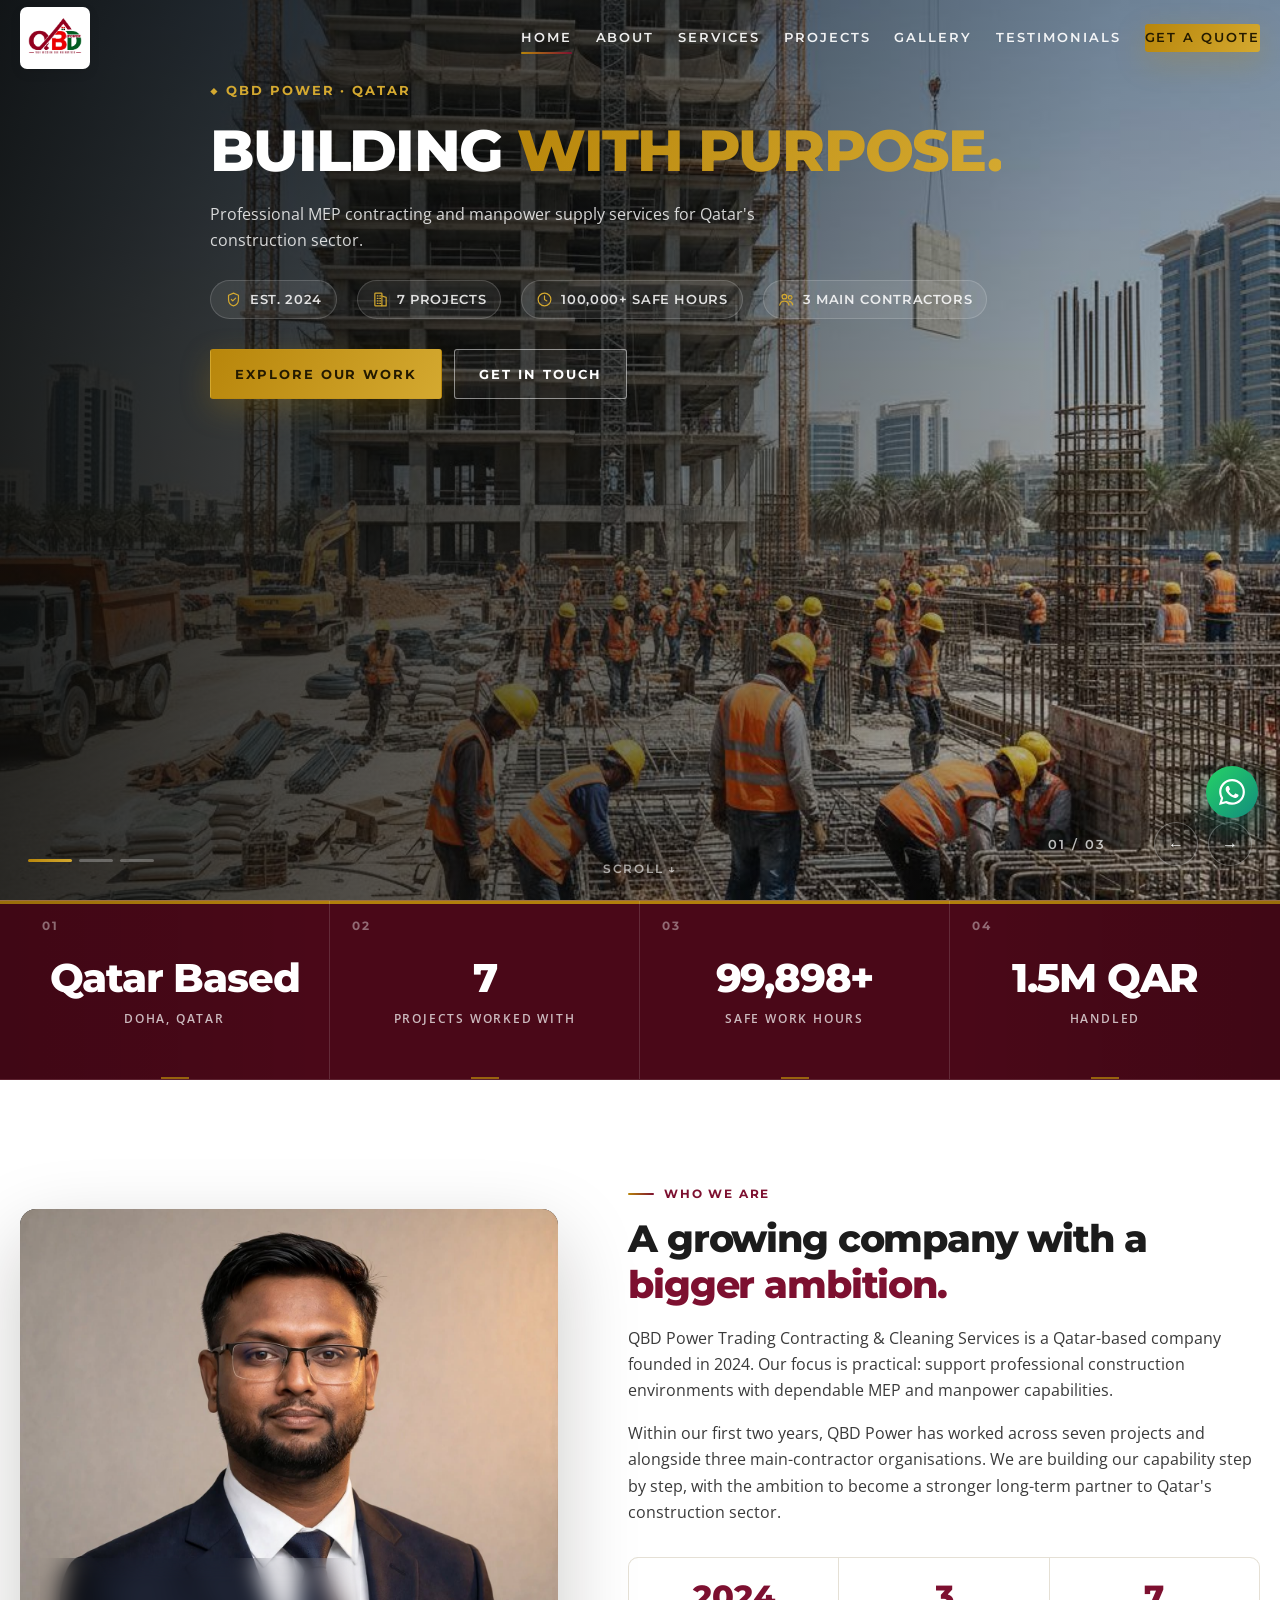
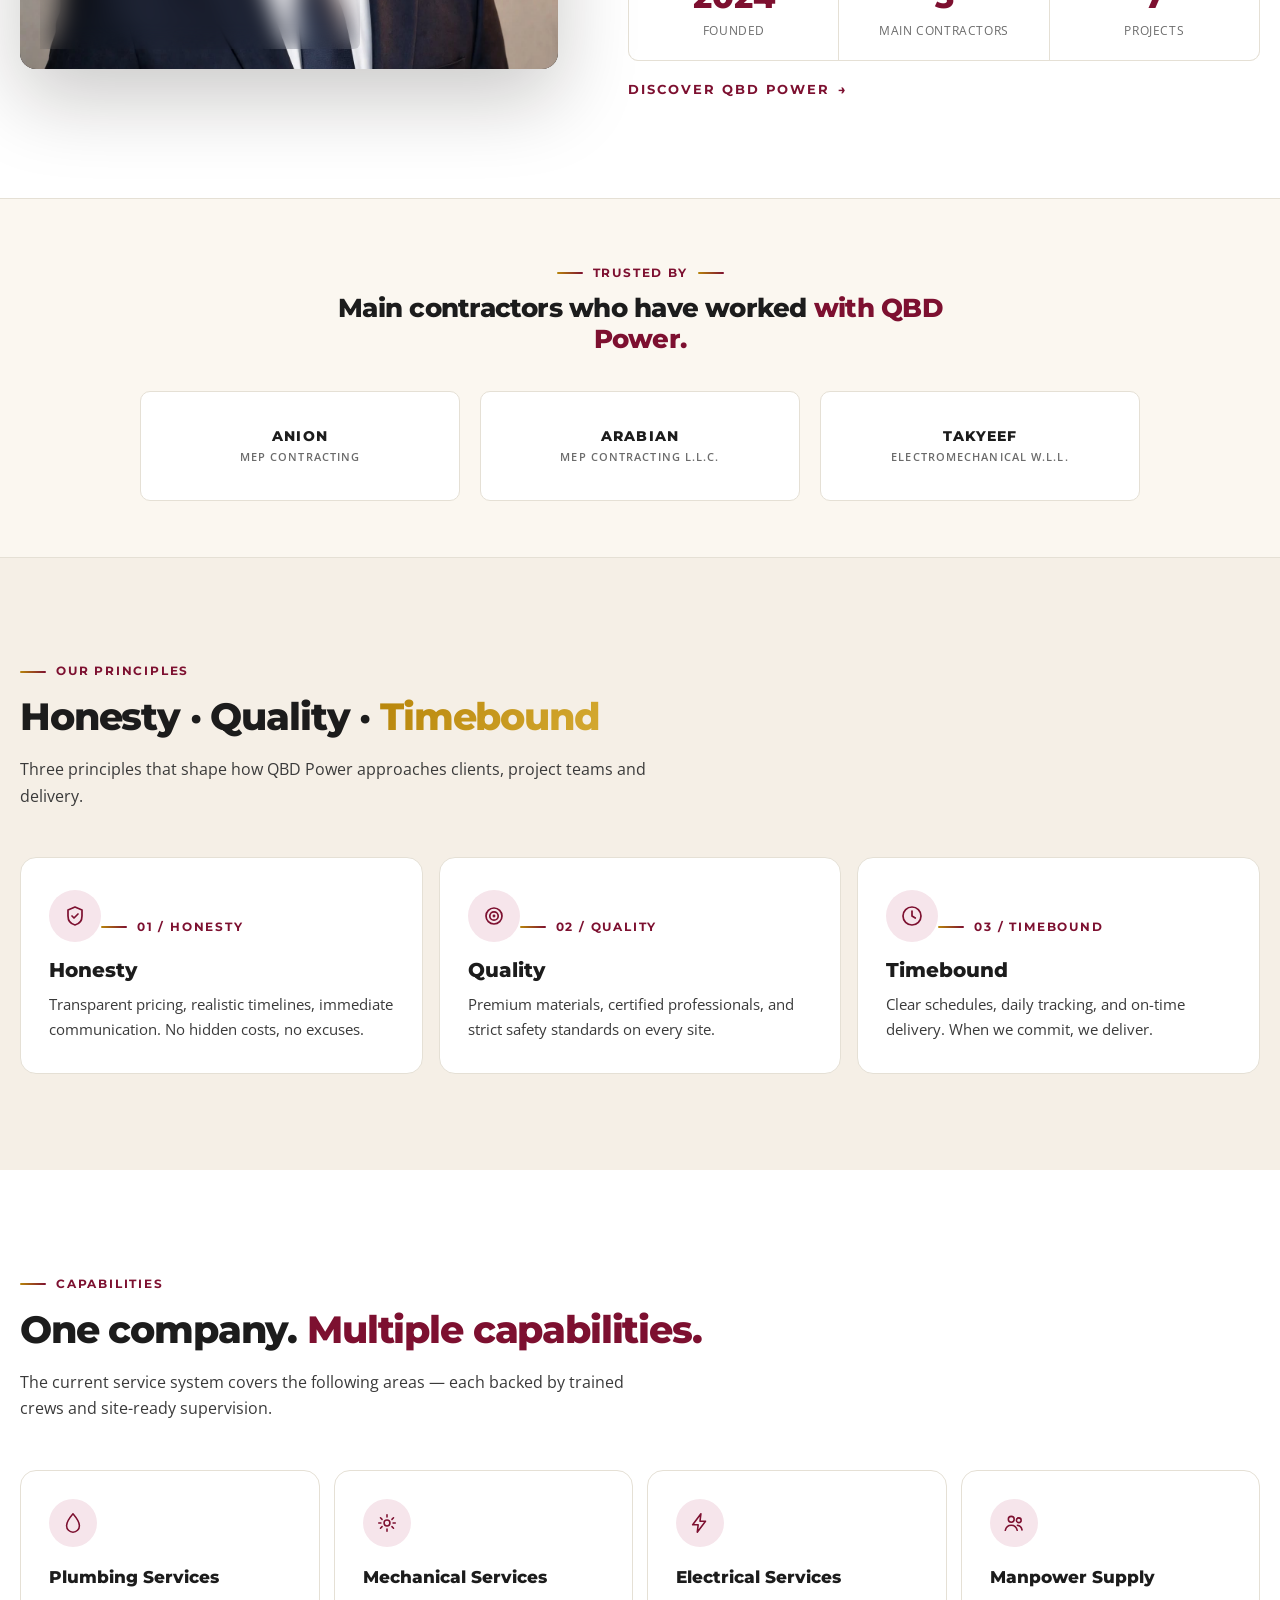
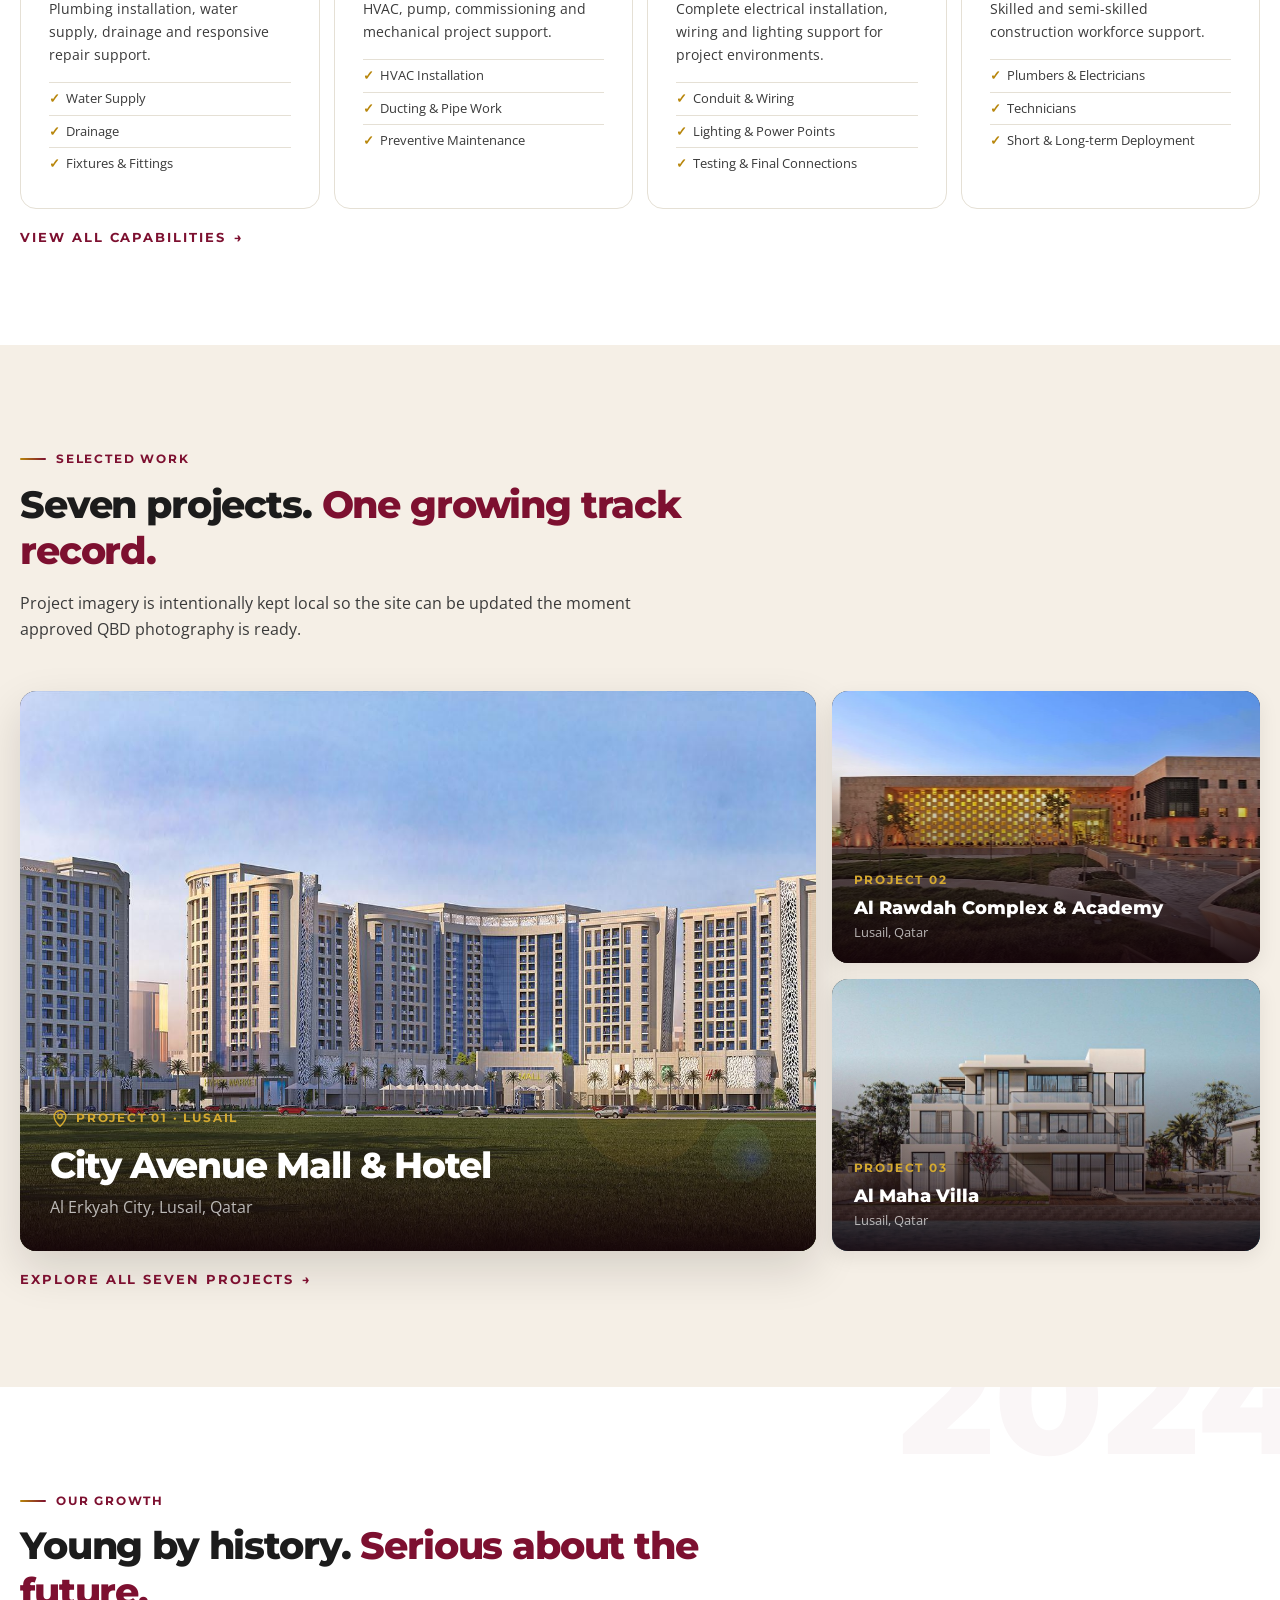
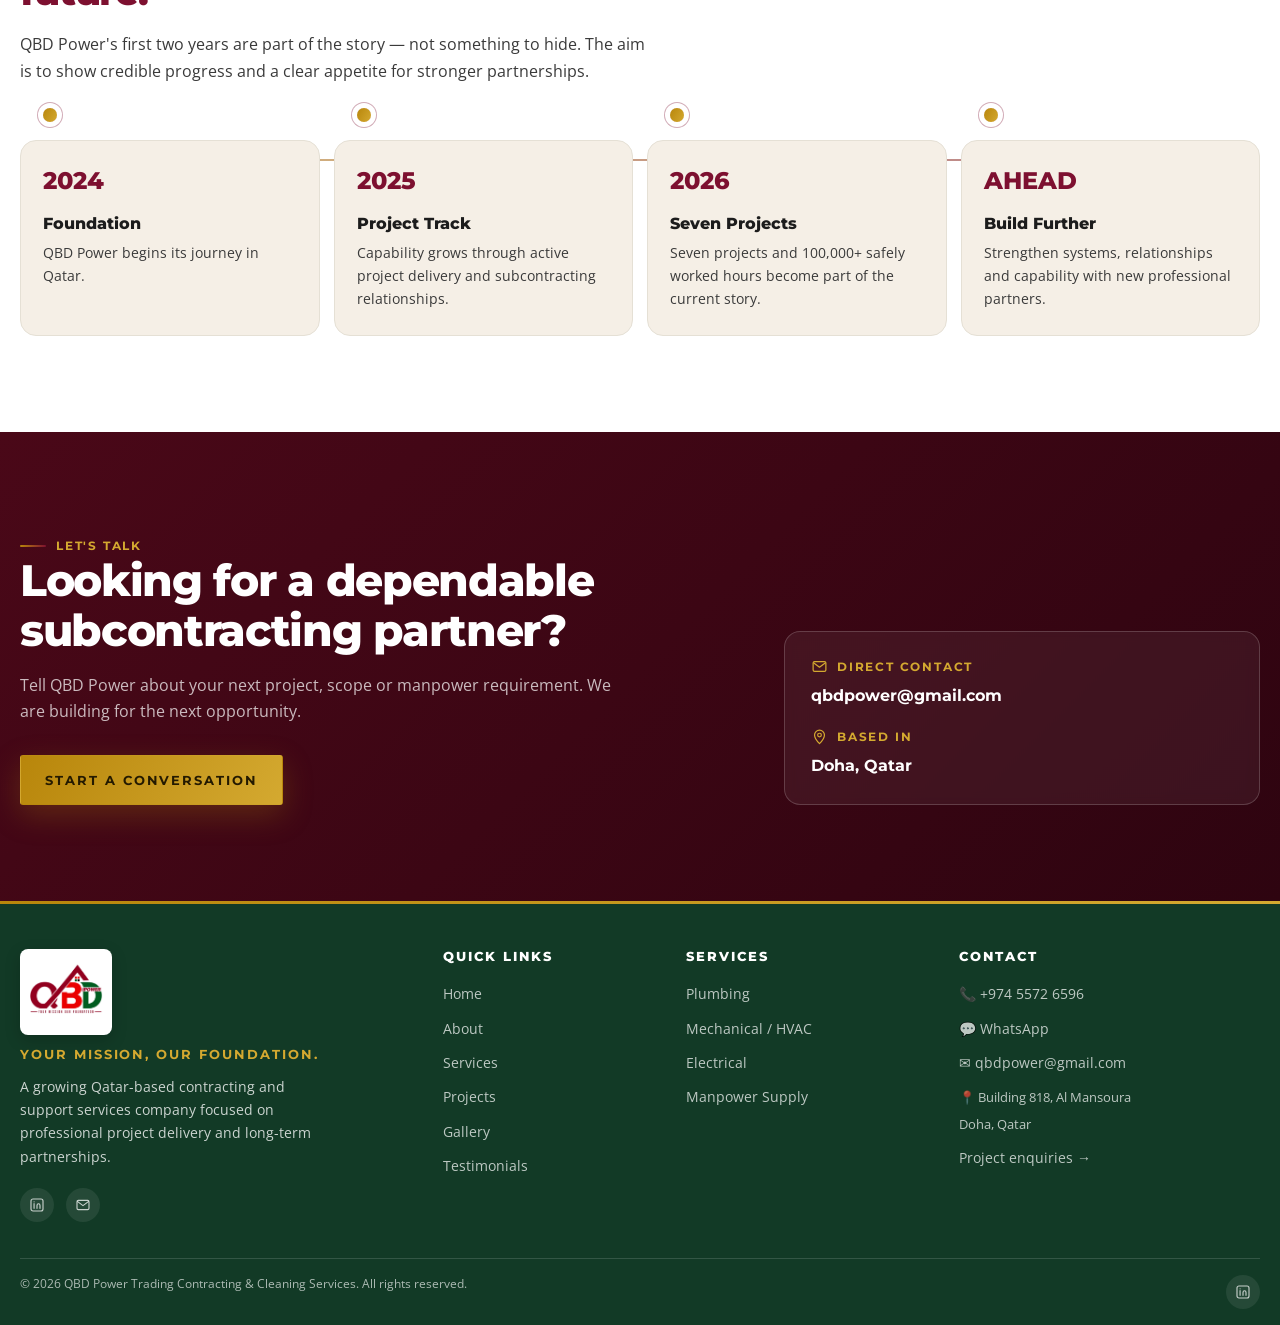
==== commit 8e3e4732: "Prepare QBD Power website for client review" ====
--- a/index.html
+++ b/index.html
@@ -4,9 +4,9 @@
 <meta charset="utf-8">
 <meta name="viewport" content="width=device-width, initial-scale=1">
 <title>QBD Power | Qatar Contracting &amp; Project Support</title>
-<meta name="description" content="QBD Power is a growing Qatar-based contracting and support services company focused on professional project delivery, MEP, manpower supply and cleaning services.">
-<meta name="theme-color" content="#8B1A1A">
-<link rel="icon" href="assets/img/logo-placeholder.svg" type="image/svg+xml">
+<meta name="description" content="QBD Power is a growing Qatar-based contracting and support services company focused on professional MEP project delivery and manpower supply across Qatar.">
+<meta name="theme-color" content="#8A1538">
+<link rel="icon" href="assets/img/favicon.svg" type="image/svg+xml">
 <link rel="stylesheet" href="css/style.css">
 </head>
 <body>
@@ -17,11 +17,11 @@
     </a>
     <nav class="nav" aria-label="Primary navigation">
       <a href="index.html" aria-current="page">Home</a>
-<a href="pages/about.html">About</a>
-<a href="pages/services.html">Services</a>
-<a href="pages/projects.html">Projects</a>
-<a href="pages/team.html">Team</a>
-<a href="pages/testimonials.html">Testimonials</a>
+      <a href="pages/about.html">About</a>
+      <a href="pages/services.html">Services</a>
+      <a href="pages/projects.html">Projects</a>
+      <a href="pages/gallery.html">Gallery</a>
+      <a href="pages/testimonials.html">Testimonials</a>
       <a class="nav-cta" href="pages/contact.html">Get a Quote</a>
     </nav>
     <button class="menu-btn" aria-label="Open navigation" aria-controls="mobilePanel" aria-expanded="false">☰</button>
@@ -30,17 +30,18 @@
 <div class="mobile-panel" id="mobilePanel">
   <button class="mobile-close" aria-label="Close navigation">×</button>
   <a href="index.html">Home</a>
-<a href="pages/about.html">About</a>
-<a href="pages/services.html">Services</a>
-<a href="pages/projects.html">Projects</a>
-<a href="pages/team.html">Team</a>
-<a href="pages/testimonials.html">Testimonials</a>
+  <a href="pages/about.html">About</a>
+  <a href="pages/services.html">Services</a>
+  <a href="pages/projects.html">Projects</a>
+  <a href="pages/gallery.html">Gallery</a>
+  <a href="pages/testimonials.html">Testimonials</a>
   <a class="btn btn--gold" href="pages/contact.html">Get a Quote</a>
 </div>
 <main>
 
+<!-- ========== HERO ========== -->
 <section class="hero" aria-label="QBD Power introduction">
-  
+
 <div class="hero-slide is-active">
   <div class="hero-media">
     <img class="hero-media__img" src="assets/img/hero/hero-01.jpg" alt="" onerror="this.onerror=null;this.src='assets/img/hero/hero-01.svg'">
@@ -52,12 +53,12 @@
   <div class="container hero-content">
     <div class="hero-kicker">◆ QBD POWER · QATAR</div>
     <h1>BUILDING <span>WITH PURPOSE.</span></h1>
-    <p>Professional MEP contracting, manpower supply and cleaning services for Qatar's construction sector.</p>
+    <p>Professional MEP contracting and manpower supply services for Qatar's construction sector.</p>
     <div class="hero-meta">
-      <span><svg class="" viewBox="0 0 24 24" fill="none" stroke="currentColor" stroke-width="1.7" stroke-linecap="round" stroke-linejoin="round"><path d="M12 3l7 3v6c0 5-3 8-7 9-4-1-7-4-7-9V6l7-3Z"/><path d="m9 12 2 2 4-4"/></svg> Est. 2024</span>
-      <span><svg class="" viewBox="0 0 24 24" fill="none" stroke="currentColor" stroke-width="1.7" stroke-linecap="round" stroke-linejoin="round"><rect x="4" y="3" width="10" height="18" rx="1"/><path d="M14 21h6V9l-6-2"/><path d="M7.5 7h1M11 7h1M7.5 10.5h1M11 10.5h1M7.5 14h1M11 14h1M7.5 17.5h1M11 17.5h1"/></svg> 7 Projects</span>
-      <span><svg class="" viewBox="0 0 24 24" fill="none" stroke="currentColor" stroke-width="1.7" stroke-linecap="round" stroke-linejoin="round"><circle cx="12" cy="12" r="9"/><path d="M12 7v5l3.3 2"/></svg> 100,000+ Safe Hours</span>
-      <span><svg class="" viewBox="0 0 24 24" fill="none" stroke="currentColor" stroke-width="1.7" stroke-linecap="round" stroke-linejoin="round"><circle cx="9" cy="8" r="3.2"/><path d="M2.5 20c.8-3.6 3.4-5.6 6.5-5.6s5.7 2 6.5 5.6"/><circle cx="17.2" cy="9" r="2.6"/><path d="M15.8 14.6c2.4.2 4.3 2 5 5"/></svg> 3 Main Contractors</span>
+      <span><svg viewBox="0 0 24 24" fill="none" stroke="currentColor" stroke-width="1.7" stroke-linecap="round" stroke-linejoin="round"><path d="M12 3l7 3v6c0 5-3 8-7 9-4-1-7-4-7-9V6l7-3Z"/><path d="m9 12 2 2 4-4"/></svg> Est. 2024</span>
+      <span><svg viewBox="0 0 24 24" fill="none" stroke="currentColor" stroke-width="1.7" stroke-linecap="round" stroke-linejoin="round"><rect x="4" y="3" width="10" height="18" rx="1"/><path d="M14 21h6V9l-6-2"/><path d="M7.5 7h1M11 7h1M7.5 10.5h1M11 10.5h1M7.5 14h1M11 14h1M7.5 17.5h1M11 17.5h1"/></svg> 7 Projects</span>
+      <span><svg viewBox="0 0 24 24" fill="none" stroke="currentColor" stroke-width="1.7" stroke-linecap="round" stroke-linejoin="round"><circle cx="12" cy="12" r="9"/><path d="M12 7v5l3.3 2"/></svg> 100,000+ Safe Hours</span>
+      <span><svg viewBox="0 0 24 24" fill="none" stroke="currentColor" stroke-width="1.7" stroke-linecap="round" stroke-linejoin="round"><circle cx="9" cy="8" r="3.2"/><path d="M2.5 20c.8-3.6 3.4-5.6 6.5-5.6s5.7 2 6.5 5.6"/><circle cx="17.2" cy="9" r="2.6"/><path d="M15.8 14.6c2.4.2 4.3 2 5 5"/></svg> 3 Main Contractors</span>
     </div>
     <div class="btn-row">
       <a class="btn btn--gold" href="pages/projects.html">Explore Our Work</a>
@@ -65,6 +66,7 @@
     </div>
   </div>
 </div>
+
 <div class="hero-slide">
   <div class="hero-media">
     <img class="hero-media__img" src="assets/img/hero/hero-02.jpg" alt="" onerror="this.onerror=null;this.src='assets/img/hero/hero-02.svg'">
@@ -74,18 +76,13 @@
     <div class="hero-kicker">◆ EARN IT ON SITE</div>
     <h1>TRUST, BUILT <span>ONE PROJECT AT A TIME.</span></h1>
     <p>Main contractors return to QBD Power because commitments made on day one are the ones kept on handover day.</p>
-    <div class="hero-meta">
-      <span><svg class="" viewBox="0 0 24 24" fill="none" stroke="currentColor" stroke-width="1.7" stroke-linecap="round" stroke-linejoin="round"><path d="M12 3l7 3v6c0 5-3 8-7 9-4-1-7-4-7-9V6l7-3Z"/><path d="m9 12 2 2 4-4"/></svg> Est. 2024</span>
-      <span><svg class="" viewBox="0 0 24 24" fill="none" stroke="currentColor" stroke-width="1.7" stroke-linecap="round" stroke-linejoin="round"><rect x="4" y="3" width="10" height="18" rx="1"/><path d="M14 21h6V9l-6-2"/><path d="M7.5 7h1M11 7h1M7.5 10.5h1M11 10.5h1M7.5 14h1M11 14h1M7.5 17.5h1M11 17.5h1"/></svg> 7 Projects</span>
-      <span><svg class="" viewBox="0 0 24 24" fill="none" stroke="currentColor" stroke-width="1.7" stroke-linecap="round" stroke-linejoin="round"><circle cx="12" cy="12" r="9"/><path d="M12 7v5l3.3 2"/></svg> 100,000+ Safe Hours</span>
-      <span><svg class="" viewBox="0 0 24 24" fill="none" stroke="currentColor" stroke-width="1.7" stroke-linecap="round" stroke-linejoin="round"><circle cx="9" cy="8" r="3.2"/><path d="M2.5 20c.8-3.6 3.4-5.6 6.5-5.6s5.7 2 6.5 5.6"/><circle cx="17.2" cy="9" r="2.6"/><path d="M15.8 14.6c2.4.2 4.3 2 5 5"/></svg> 3 Main Contractors</span>
-    </div>
     <div class="btn-row">
       <a class="btn btn--gold" href="pages/projects.html">Explore Our Work</a>
       <a class="btn btn--outline" href="pages/contact.html">Get in Touch</a>
     </div>
   </div>
 </div>
+
 <div class="hero-slide">
   <div class="hero-media">
     <img class="hero-media__img" src="assets/img/hero/hero-03.jpg" alt="" onerror="this.onerror=null;this.src='assets/img/hero/hero-03.svg'">
@@ -95,19 +92,14 @@
     <div class="hero-kicker">◆ OUR FOUNDATION</div>
     <h1>YOUR MISSION. <span>OUR FOUNDATION.</span></h1>
     <p>Every scope, every crew, every deadline — measured against one standard: would we trust this with our own name on it?</p>
-    <div class="hero-meta">
-      <span><svg class="" viewBox="0 0 24 24" fill="none" stroke="currentColor" stroke-width="1.7" stroke-linecap="round" stroke-linejoin="round"><path d="M12 3l7 3v6c0 5-3 8-7 9-4-1-7-4-7-9V6l7-3Z"/><path d="m9 12 2 2 4-4"/></svg> Est. 2024</span>
-      <span><svg class="" viewBox="0 0 24 24" fill="none" stroke="currentColor" stroke-width="1.7" stroke-linecap="round" stroke-linejoin="round"><rect x="4" y="3" width="10" height="18" rx="1"/><path d="M14 21h6V9l-6-2"/><path d="M7.5 7h1M11 7h1M7.5 10.5h1M11 10.5h1M7.5 14h1M11 14h1M7.5 17.5h1M11 17.5h1"/></svg> 7 Projects</span>
-      <span><svg class="" viewBox="0 0 24 24" fill="none" stroke="currentColor" stroke-width="1.7" stroke-linecap="round" stroke-linejoin="round"><circle cx="12" cy="12" r="9"/><path d="M12 7v5l3.3 2"/></svg> 100,000+ Safe Hours</span>
-      <span><svg class="" viewBox="0 0 24 24" fill="none" stroke="currentColor" stroke-width="1.7" stroke-linecap="round" stroke-linejoin="round"><circle cx="9" cy="8" r="3.2"/><path d="M2.5 20c.8-3.6 3.4-5.6 6.5-5.6s5.7 2 6.5 5.6"/><circle cx="17.2" cy="9" r="2.6"/><path d="M15.8 14.6c2.4.2 4.3 2 5 5"/></svg> 3 Main Contractors</span>
-    </div>
     <div class="btn-row">
       <a class="btn btn--gold" href="pages/projects.html">Explore Our Work</a>
       <a class="btn btn--outline" href="pages/contact.html">Get in Touch</a>
     </div>
   </div>
 </div>
-  <div class="hero-progress"><button class="is-active" aria-label="Show slide 1"></button><button class="" aria-label="Show slide 2"></button><button class="" aria-label="Show slide 3"></button></div>
+
+  <div class="hero-progress"><button class="is-active" aria-label="Show slide 1"></button><button aria-label="Show slide 2"></button><button aria-label="Show slide 3"></button></div>
   <div class="hero-controls">
     <span class="hero-counter">01 / 03</span>
     <button class="hero-arrow" data-hero-prev aria-label="Previous slide">←</button>
@@ -116,28 +108,30 @@
   <div class="scroll-cue">Scroll ↓</div>
 </section>
 
+<!-- ========== TRUST STRIP ========== -->
 <section class="trust-strip" aria-label="QBD Power key figures">
   <div class="container trust-grid">
     <div class="trust-item"><strong>Qatar Based</strong><span>Doha, Qatar</span></div>
     <div class="trust-item"><strong><span data-count-to="7" data-suffix="">0</span></strong><span>Projects Worked With</span></div>
     <div class="trust-item"><strong><span data-count-to="100000" data-suffix="+">0</span></strong><span>Safe Work Hours</span></div>
-    <div class="trust-item"><strong><span data-count-to="1.5" data-decimals="1" data-suffix="M QAR">0</span></strong><span>Revenue in 2 Years</span></div>
-  </div>
-</section>
-
+    <div class="trust-item"><strong><span data-count-to="1.5" data-decimals="1" data-suffix="M QAR">0</span></strong><span>Handled</span></div>
+  </div>
+</section>
+
+<!-- ========== INTRO / WHO WE ARE ========== -->
 <section class="section">
   <div class="container intro-grid">
     <div class="intro-visual reveal">
-      <img src="assets/img/general/about-placeholder.jpg" alt="QBD Power Managing Director" onerror="this.onerror=null;this.src='assets/img/general/about-placeholder.svg'">
+      <img src="assets/img/general/about-placeholder.jpg" alt="Foysal Ahmmed — Managing Director, QBD Power" onerror="this.onerror=null;this.src='assets/img/general/about-placeholder.svg'">
       <div class="md-quote">
-        <blockquote>"We don't just complete projects — we build reputations. Yours and ours."</blockquote>
-        <cite>— Faysal Ahmmed, Managing Director</cite>
+        <blockquote>"We don't just complete projects — we build reputations."</blockquote>
+        <cite>— Foysal Ahmmed, Managing Director</cite>
       </div>
     </div>
     <div class="intro-copy reveal">
       <span class="eyebrow">Who We Are</span>
       <h2 class="section-title">A growing company with a <span class="accent">bigger ambition.</span></h2>
-      <p>QBD Power Trading Contracting &amp; Cleaning Services is a Qatar-based company founded in 2024. Our focus is practical: support professional construction environments with dependable contracting, MEP, manpower and cleaning capabilities.</p>
+      <p>QBD Power Trading Contracting &amp; Cleaning Services is a Qatar-based company founded in 2024. Our focus is practical: support professional construction environments with dependable MEP and manpower capabilities.</p>
       <p>Within our first two years, QBD Power has worked across seven projects and alongside three main-contractor organisations. We are building our capability step by step, with the ambition to become a stronger long-term partner to Qatar's construction sector.</p>
       <div class="metric-row">
         <div class="metric"><strong>2024</strong><span>Founded</span></div>
@@ -149,6 +143,28 @@
   </div>
 </section>
 
+<!-- ========== PARTNERS STRIP ========== -->
+<section class="partners-strip" aria-label="Main contractors QBD Power has worked with">
+  <div class="container">
+    <div class="partners-strip__head reveal">
+      <div class="partners-strip__eyebrow">Trusted By</div>
+      <h2 class="partners-strip__title">Main contractors who have worked <span>with QBD Power.</span></h2>
+    </div>
+    <div class="partners-grid">
+      <div class="partner-card reveal">
+        <div class="partner-card__name">ANION<span>MEP Contracting</span></div>
+      </div>
+      <div class="partner-card reveal">
+        <div class="partner-card__name">ARABIAN<span>MEP Contracting L.L.C.</span></div>
+      </div>
+      <div class="partner-card reveal">
+        <div class="partner-card__name">TAKYEEF<span>Electromechanical W.L.L.</span></div>
+      </div>
+    </div>
+  </div>
+</section>
+
+<!-- ========== PRINCIPLES ========== -->
 <section class="section section--sand">
   <div class="container">
     <div class="section-head reveal">
@@ -157,13 +173,14 @@
       <p class="section-subtitle">Three principles that shape how QBD Power approaches clients, project teams and delivery.</p>
     </div>
     <div class="values-grid">
-      <article class="value reveal"><div class="value-icon"><svg class="" viewBox="0 0 24 24" fill="none" stroke="currentColor" stroke-width="1.7" stroke-linecap="round" stroke-linejoin="round"><path d="M12 3l7 3v6c0 5-3 8-7 9-4-1-7-4-7-9V6l7-3Z"/><path d="m9 12 2 2 4-4"/></svg></div><span class="eyebrow" style="margin-bottom:6px">01 / HONESTY</span><h3>Honesty</h3><p>Transparent pricing, realistic timelines, immediate communication. No hidden costs, no excuses.</p></article>
-      <article class="value reveal"><div class="value-icon"><svg class="" viewBox="0 0 24 24" fill="none" stroke="currentColor" stroke-width="1.7" stroke-linecap="round" stroke-linejoin="round"><circle cx="12" cy="12" r="8"/><circle cx="12" cy="12" r="4.2"/><circle cx="12" cy="12" r=".6" fill="currentColor"/></svg></div><span class="eyebrow" style="margin-bottom:6px">02 / QUALITY</span><h3>Quality</h3><p>Premium materials, certified professionals, and strict safety standards on every site.</p></article>
-      <article class="value reveal"><div class="value-icon"><svg class="" viewBox="0 0 24 24" fill="none" stroke="currentColor" stroke-width="1.7" stroke-linecap="round" stroke-linejoin="round"><circle cx="12" cy="12" r="9"/><path d="M12 7v5l3.3 2"/></svg></div><span class="eyebrow" style="margin-bottom:6px">03 / TIMEBOUND</span><h3>Timebound</h3><p>Clear schedules, daily tracking, and on-time delivery. When we commit, we deliver.</p></article>
-    </div>
-  </div>
-</section>
-
+      <article class="value reveal"><div class="value-icon"><svg viewBox="0 0 24 24" fill="none" stroke="currentColor" stroke-width="1.7" stroke-linecap="round" stroke-linejoin="round"><path d="M12 3l7 3v6c0 5-3 8-7 9-4-1-7-4-7-9V6l7-3Z"/><path d="m9 12 2 2 4-4"/></svg></div><span class="eyebrow" style="margin-bottom:6px">01 / HONESTY</span><h3>Honesty</h3><p>Transparent pricing, realistic timelines, immediate communication. No hidden costs, no excuses.</p></article>
+      <article class="value reveal"><div class="value-icon"><svg viewBox="0 0 24 24" fill="none" stroke="currentColor" stroke-width="1.7" stroke-linecap="round" stroke-linejoin="round"><circle cx="12" cy="12" r="8"/><circle cx="12" cy="12" r="4.2"/><circle cx="12" cy="12" r=".6" fill="currentColor"/></svg></div><span class="eyebrow" style="margin-bottom:6px">02 / QUALITY</span><h3>Quality</h3><p>Premium materials, certified professionals, and strict safety standards on every site.</p></article>
+      <article class="value reveal"><div class="value-icon"><svg viewBox="0 0 24 24" fill="none" stroke="currentColor" stroke-width="1.7" stroke-linecap="round" stroke-linejoin="round"><circle cx="12" cy="12" r="9"/><path d="M12 7v5l3.3 2"/></svg></div><span class="eyebrow" style="margin-bottom:6px">03 / TIMEBOUND</span><h3>Timebound</h3><p>Clear schedules, daily tracking, and on-time delivery. When we commit, we deliver.</p></article>
+    </div>
+  </div>
+</section>
+
+<!-- ========== CAPABILITIES (reordered) ========== -->
 <section class="section">
   <div class="container">
     <div class="section-head reveal">
@@ -172,17 +189,58 @@
       <p class="section-subtitle">The current service system covers the following areas — each backed by trained crews and site-ready supervision.</p>
     </div>
     <div class="cap-grid">
-      <article class="cap-card reveal"><div class="cap-icon"><svg class="" viewBox="0 0 24 24" fill="none" stroke="currentColor" stroke-width="1.7" stroke-linecap="round" stroke-linejoin="round"><path d="M13 2 4 14h6l-1 8 9-12h-6l1-8Z"/></svg></div><h3>Electrical Services</h3><p>Electrical installation, lighting, distribution and related maintenance support.</p><ul><li>Wiring &amp; panel works</li><li>Lighting systems</li><li>Fault-finding &amp; upgrades</li></ul></article>
-      <article class="cap-card reveal"><div class="cap-icon"><svg class="" viewBox="0 0 24 24" fill="none" stroke="currentColor" stroke-width="1.7" stroke-linecap="round" stroke-linejoin="round"><path d="M12 2s7 8.2 7 13a7 7 0 1 1-14 0c0-4.8 7-13 7-13Z"/></svg></div><h3>Plumbing Services</h3><p>Plumbing installation, water supply, drainage and responsive repair support.</p><ul><li>Water &amp; sanitation</li><li>Leak detection</li><li>Fixtures &amp; repairs</li></ul></article>
-      <article class="cap-card reveal"><div class="cap-icon"><svg class="" viewBox="0 0 24 24" fill="none" stroke="currentColor" stroke-width="1.7" stroke-linecap="round" stroke-linejoin="round"><circle cx="9" cy="8" r="3.2"/><path d="M2.5 20c.8-3.6 3.4-5.6 6.5-5.6s5.7 2 6.5 5.6"/><circle cx="17.2" cy="9" r="2.6"/><path d="M15.8 14.6c2.4.2 4.3 2 5 5"/></svg></div><h3>Manpower Supply</h3><p>Skilled and semi-skilled construction workforce support.</p><ul><li>Plumbers &amp; electricians</li><li>Technicians</li><li>Short &amp; long-term deployment</li></ul></article>
-      <article class="cap-card reveal"><div class="cap-icon"><svg class="" viewBox="0 0 24 24" fill="none" stroke="currentColor" stroke-width="1.7" stroke-linecap="round" stroke-linejoin="round"><circle cx="12" cy="12" r="3.2"/><path d="M12 3v2.4M12 18.6V21M4.9 6.3l1.7 1.7M17.4 16l1.7 1.7M3 12h2.4M18.6 12H21M4.9 17.7l1.7-1.7M17.4 8l1.7-1.7"/></svg></div><h3>Mechanical Services</h3><p>HVAC, pump, commissioning and mechanical project support.</p><ul><li>HVAC installation</li><li>Pump &amp; equipment works</li><li>Preventive maintenance</li></ul></article>
-      <article class="cap-card reveal"><div class="cap-icon"><svg class="" viewBox="0 0 24 24" fill="none" stroke="currentColor" stroke-width="1.7" stroke-linecap="round" stroke-linejoin="round"><path d="M11 3 9 9l-6 2 6 2 2 6 2-6 6-2-6-2-2-6Z"/><path d="M19 14l1 2.4L22.4 17.4 19.4 18.4 18.4 21 17.4 18.4 14.6 17.4 17.4 16.4 19 14Z"/></svg></div><h3>Cleaning &amp; Maintenance</h3><p>Post-construction and ongoing cleaning/maintenance support.</p><ul><li>Deep cleaning</li><li>AMC support</li><li>Rapid-response requirements</li></ul></article>
+
+      <article class="cap-card reveal">
+        <div class="cap-icon"><svg viewBox="0 0 24 24" fill="none" stroke="currentColor" stroke-width="1.7" stroke-linecap="round" stroke-linejoin="round"><path d="M12 2s7 8.2 7 13a7 7 0 1 1-14 0c0-4.8 7-13 7-13Z"/></svg></div>
+        <h3>Plumbing Services</h3>
+        <p>Plumbing installation, water supply, drainage and responsive repair support.</p>
+        <ul>
+          <li>Water Supply</li>
+          <li>Drainage</li>
+          <li>Fixtures &amp; Fittings</li>
+        </ul>
+      </article>
+
+      <article class="cap-card reveal">
+        <div class="cap-icon"><svg viewBox="0 0 24 24" fill="none" stroke="currentColor" stroke-width="1.7" stroke-linecap="round" stroke-linejoin="round"><circle cx="12" cy="12" r="3.2"/><path d="M12 3v2.4M12 18.6V21M4.9 6.3l1.7 1.7M17.4 16l1.7 1.7M3 12h2.4M18.6 12H21M4.9 17.7l1.7-1.7M17.4 8l1.7-1.7"/></svg></div>
+        <h3>Mechanical Services</h3>
+        <p>HVAC, pump, commissioning and mechanical project support.</p>
+        <ul>
+          <li>HVAC Installation</li>
+          <li>Ducting &amp; Pipe Work</li>
+          <li>Preventive Maintenance</li>
+        </ul>
+      </article>
+
+      <article class="cap-card reveal">
+        <div class="cap-icon"><svg viewBox="0 0 24 24" fill="none" stroke="currentColor" stroke-width="1.7" stroke-linecap="round" stroke-linejoin="round"><path d="M13 2 4 14h6l-1 8 9-12h-6l1-8Z"/></svg></div>
+        <h3>Electrical Services</h3>
+        <p>Complete electrical installation, wiring and lighting support for project environments.</p>
+        <ul>
+          <li>Conduit &amp; Wiring</li>
+          <li>Lighting &amp; Power Points</li>
+          <li>Testing &amp; Final Connections</li>
+        </ul>
+      </article>
+
+      <article class="cap-card reveal">
+        <div class="cap-icon"><svg viewBox="0 0 24 24" fill="none" stroke="currentColor" stroke-width="1.7" stroke-linecap="round" stroke-linejoin="round"><circle cx="9" cy="8" r="3.2"/><path d="M2.5 20c.8-3.6 3.4-5.6 6.5-5.6s5.7 2 6.5 5.6"/><circle cx="17.2" cy="9" r="2.6"/><path d="M15.8 14.6c2.4.2 4.3 2 5 5"/></svg></div>
+        <h3>Manpower Supply</h3>
+        <p>Skilled and semi-skilled construction workforce support.</p>
+        <ul>
+          <li>Plumbers &amp; Electricians</li>
+          <li>Technicians</li>
+          <li>Short &amp; Long-term Deployment</li>
+        </ul>
+      </article>
+
     </div>
     <a class="text-link" href="pages/services.html"><span>View all capabilities</span></a>
   </div>
 </section>
 
-<section class="section">
+<!-- ========== SELECTED WORK ========== -->
+<section class="section section--sand">
   <div class="container">
     <div class="section-head reveal">
       <span class="eyebrow">Selected Work</span>
@@ -193,7 +251,7 @@
       <article class="project-main reveal">
         <img src="assets/img/projects/project-01.jpg" alt="City Avenue Mall and Hotel" onerror="this.onerror=null;this.src='assets/img/projects/project-01.svg'">
         <div class="project-main__overlay">
-          <span class="tag"><svg class="" viewBox="0 0 24 24" fill="none" stroke="currentColor" stroke-width="1.7" stroke-linecap="round" stroke-linejoin="round"><path d="M12 22s7-6.5 7-12a7 7 0 1 0-14 0c0 5.5 7 12 7 12Z"/><circle cx="12" cy="10" r="2.6"/></svg> Project 01 · Lusail</span>
+          <span class="tag"><svg viewBox="0 0 24 24" fill="none" stroke="currentColor" stroke-width="1.7" stroke-linecap="round" stroke-linejoin="round"><path d="M12 22s7-6.5 7-12a7 7 0 1 0-14 0c0 5.5 7 12 7 12Z"/><circle cx="12" cy="10" r="2.6"/></svg> Project 01 · Lusail</span>
           <h3>City Avenue Mall &amp; Hotel</h3>
           <p>Al Erkyah City, Lusail, Qatar</p>
         </div>
@@ -213,22 +271,24 @@
   </div>
 </section>
 
-<section class="section growth section--forest" style="background:var(--forest-deep);color:#fff">
+<!-- ========== GROWTH TIMELINE ========== -->
+<section class="section growth">
   <div class="container">
     <div class="section-head reveal">
       <span class="eyebrow">Our Growth</span>
-      <h2 class="section-title">Young by history. <span class="gold">Serious about the future.</span></h2>
+      <h2 class="section-title">Young by history. <span class="accent">Serious about the future.</span></h2>
       <p class="section-subtitle">QBD Power's first two years are part of the story — not something to hide. The aim is to show credible progress and a clear appetite for stronger partnerships.</p>
     </div>
     <div class="timeline">
       <article class="timeline-item reveal"><strong>2024</strong><h3>Foundation</h3><p>QBD Power begins its journey in Qatar.</p></article>
       <article class="timeline-item reveal"><strong>2025</strong><h3>Project Track</h3><p>Capability grows through active project delivery and subcontracting relationships.</p></article>
       <article class="timeline-item reveal"><strong>2026</strong><h3>Seven Projects</h3><p>Seven projects and 100,000+ safely worked hours become part of the current story.</p></article>
-      <article class="timeline-item reveal"><strong>NEXT</strong><h3>Build Further</h3><p>Strengthen systems, relationships and capability with new professional partners.</p></article>
-    </div>
-  </div>
-</section>
-
+      <article class="timeline-item reveal"><strong>AHEAD</strong><h3>Build Further</h3><p>Strengthen systems, relationships and capability with new professional partners.</p></article>
+    </div>
+  </div>
+</section>
+
+<!-- ========== CTA ========== -->
 <section class="section cta cta--crimson">
   <div class="container cta-grid">
     <div class="reveal">
@@ -238,9 +298,9 @@
       <div class="btn-row"><a class="btn btn--gold" href="pages/contact.html">Start a Conversation</a></div>
     </div>
     <div class="cta-card reveal">
-      <strong><svg class="" viewBox="0 0 24 24" fill="none" stroke="currentColor" stroke-width="1.7" stroke-linecap="round" stroke-linejoin="round"><rect x="3" y="5" width="18" height="14" rx="2"/><path d="m4 7 8 6 8-6"/></svg> Direct contact</strong>
+      <strong><svg viewBox="0 0 24 24" fill="none" stroke="currentColor" stroke-width="1.7" stroke-linecap="round" stroke-linejoin="round"><rect x="3" y="5" width="18" height="14" rx="2"/><path d="m4 7 8 6 8-6"/></svg> Direct contact</strong>
       <a href="mailto:qbdpower@gmail.com">qbdpower@gmail.com</a>
-      <strong style="margin-top:20px"><svg class="" viewBox="0 0 24 24" fill="none" stroke="currentColor" stroke-width="1.7" stroke-linecap="round" stroke-linejoin="round"><path d="M12 22s7-6.5 7-12a7 7 0 1 0-14 0c0 5.5 7 12 7 12Z"/><circle cx="12" cy="10" r="2.6"/></svg> Based in</strong>
+      <strong style="margin-top:20px"><svg viewBox="0 0 24 24" fill="none" stroke="currentColor" stroke-width="1.7" stroke-linecap="round" stroke-linejoin="round"><path d="M12 22s7-6.5 7-12a7 7 0 1 0-14 0c0 5.5 7 12 7 12Z"/><circle cx="12" cy="10" r="2.6"/></svg> Based in</strong>
       <a href="pages/contact.html">Doha, Qatar</a>
     </div>
   </div>
@@ -255,8 +315,8 @@
         <div class="footer-tagline">Your Mission, Our Foundation.</div>
         <p class="footer-copy">A growing Qatar-based contracting and support services company focused on professional project delivery and long-term partnerships.</p>
         <div class="socials" style="margin-top:20px">
-          <a href="https://www.linkedin.com/company/109054218/" target="_blank" rel="noopener" aria-label="LinkedIn"><svg class="" viewBox="0 0 24 24" fill="none" stroke="currentColor" stroke-width="1.7" stroke-linecap="round" stroke-linejoin="round"><rect x="3" y="3" width="18" height="18" rx="3"/><path d="M7.6 10v7M7.6 7.2v.02M12 17v-4.2c0-1.6 1-2.6 2.4-2.6 1.3 0 2.1.9 2.1 2.6V17"/></svg></a>
-          <a href="mailto:qbdpower@gmail.com" aria-label="Email"><svg class="" viewBox="0 0 24 24" fill="none" stroke="currentColor" stroke-width="1.7" stroke-linecap="round" stroke-linejoin="round"><rect x="3" y="5" width="18" height="14" rx="2"/><path d="m4 7 8 6 8-6"/></svg></a>
+          <a href="https://www.linkedin.com/company/109054218/" target="_blank" rel="noopener" aria-label="LinkedIn"><svg viewBox="0 0 24 24" fill="none" stroke="currentColor" stroke-width="1.7" stroke-linecap="round" stroke-linejoin="round"><rect x="3" y="3" width="18" height="18" rx="3"/><path d="M7.6 10v7M7.6 7.2v.02M12 17v-4.2c0-1.6 1-2.6 2.4-2.6 1.3 0 2.1.9 2.1 2.6V17"/></svg></a>
+          <a href="mailto:qbdpower@gmail.com" aria-label="Email"><svg viewBox="0 0 24 24" fill="none" stroke="currentColor" stroke-width="1.7" stroke-linecap="round" stroke-linejoin="round"><rect x="3" y="5" width="18" height="14" rx="2"/><path d="m4 7 8 6 8-6"/></svg></a>
         </div>
       </div>
       <div>
@@ -266,25 +326,26 @@
           <li><a href="pages/about.html">About</a></li>
           <li><a href="pages/services.html">Services</a></li>
           <li><a href="pages/projects.html">Projects</a></li>
-          <li><a href="pages/team.html">Team</a></li>
+          <li><a href="pages/gallery.html">Gallery</a></li>
           <li><a href="pages/testimonials.html">Testimonials</a></li>
         </ul>
       </div>
       <div>
         <h3>Services</h3>
         <ul class="footer-links">
+          <li><a href="pages/services.html">Plumbing</a></li>
+          <li><a href="pages/services.html">Mechanical / HVAC</a></li>
           <li><a href="pages/services.html">Electrical</a></li>
-          <li><a href="pages/services.html">Plumbing</a></li>
           <li><a href="pages/services.html">Manpower Supply</a></li>
-          <li><a href="pages/services.html">Mechanical</a></li>
-          <li><a href="pages/services.html">Cleaning &amp; Maintenance</a></li>
         </ul>
       </div>
       <div>
         <h3>Contact</h3>
         <ul class="footer-links">
+          <li><a href="tel:+97455726596">📞 +974 5572 6596</a></li>
+          <li><a href="https://wa.me/97455726596" target="_blank" rel="noopener">💬 WhatsApp</a></li>
           <li><a href="mailto:qbdpower@gmail.com">✉ qbdpower@gmail.com</a></li>
-          <li><span style="color:rgba(255,255,255,.56);font-size:.8rem">📍 Doha, Qatar</span></li>
+          <li><span style="color:rgba(255,255,255,.72);font-size:.8125rem;line-height:1.5">📍 Building 818, Al Mansoura<br>Doha, Qatar</span></li>
           <li><a href="pages/contact.html">Project enquiries →</a></li>
         </ul>
       </div>
@@ -292,12 +353,15 @@
     <div class="footer-bottom">
       <span>© 2026 QBD Power Trading Contracting &amp; Cleaning Services. All rights reserved.</span>
       <div class="socials">
-        <a href="https://www.linkedin.com/company/109054218/" target="_blank" rel="noopener" aria-label="LinkedIn"><svg class="" viewBox="0 0 24 24" fill="none" stroke="currentColor" stroke-width="1.7" stroke-linecap="round" stroke-linejoin="round"><rect x="3" y="3" width="18" height="18" rx="3"/><path d="M7.6 10v7M7.6 7.2v.02M12 17v-4.2c0-1.6 1-2.6 2.4-2.6 1.3 0 2.1.9 2.1 2.6V17"/></svg></a>
+        <a href="https://www.linkedin.com/company/109054218/" target="_blank" rel="noopener" aria-label="LinkedIn"><svg viewBox="0 0 24 24" fill="none" stroke="currentColor" stroke-width="1.7" stroke-linecap="round" stroke-linejoin="round"><rect x="3" y="3" width="18" height="18" rx="3"/><path d="M7.6 10v7M7.6 7.2v.02M12 17v-4.2c0-1.6 1-2.6 2.4-2.6 1.3 0 2.1.9 2.1 2.6V17"/></svg></a>
       </div>
     </div>
   </div>
 </footer>
-<button class="to-top" aria-label="Back to top"><svg class="" viewBox="0 0 24 24" style="transform:rotate(-90deg)" fill="none" stroke="currentColor" stroke-width="1.7" stroke-linecap="round" stroke-linejoin="round"><path d="M5 12h14M13 6l6 6-6 6"/></svg></button>
+<a class="whatsapp-float" href="https://wa.me/97455726596?text=Hello%20QBD%20Power%2C%20I%27d%20like%20to%20enquire%20about%20a%20project." target="_blank" rel="noopener" aria-label="Chat on WhatsApp">
+  <svg viewBox="0 0 24 24" fill="currentColor" aria-hidden="true"><path d="M17.47 14.38c-.3-.15-1.75-.86-2.02-.96-.27-.1-.47-.15-.67.15-.2.3-.77.96-.94 1.16-.17.2-.35.22-.65.07-.3-.15-1.25-.46-2.38-1.47-.88-.78-1.48-1.75-1.65-2.05-.17-.3-.02-.46.13-.6.13-.13.3-.35.45-.52.15-.17.2-.3.3-.5.1-.2.05-.37-.03-.52-.07-.15-.65-1.6-.9-2.19-.23-.57-.47-.5-.65-.5h-.55c-.2 0-.5.07-.77.37-.27.3-1.02 1-1.02 2.43s1.05 2.82 1.2 3.02c.15.2 2.06 3.15 5 4.42.7.3 1.24.48 1.67.62.7.22 1.34.2 1.84.12.56-.08 1.75-.72 2-1.42.25-.7.25-1.3.17-1.42-.07-.13-.27-.2-.57-.35Z"/><path d="M20.52 3.48A11.87 11.87 0 0 0 12.04 0C5.5 0 .18 5.32.18 11.86c0 2.09.55 4.13 1.6 5.93L0 24l6.36-1.67a11.85 11.85 0 0 0 5.68 1.45h.01c6.54 0 11.86-5.32 11.86-11.86 0-3.17-1.23-6.15-3.39-8.44ZM12.04 21.79h-.01a9.86 9.86 0 0 1-5.03-1.38l-.36-.21-3.74.98 1-3.65-.24-.37a9.85 9.85 0 0 1-1.51-5.25c0-5.44 4.43-9.87 9.88-9.87 2.64 0 5.12 1.03 6.98 2.9a9.82 9.82 0 0 1 2.89 6.98c0 5.44-4.43 9.87-9.87 9.87Z"/></svg>
+</a>
+<button class="to-top" aria-label="Back to top"><svg viewBox="0 0 24 24" style="transform:rotate(-90deg)" fill="none" stroke="currentColor" stroke-width="1.7" stroke-linecap="round" stroke-linejoin="round"><path d="M5 12h14M13 6l6 6-6 6"/></svg></button>
 <script src="js/script.js"></script>
 </body>
-</html>
+</html>
--- a/css/style.css
+++ b/css/style.css
@@ -1,36 +1,46 @@
-@import url('https://fonts.googleapis.com/css2?family=Inter:wght@400;500;600;700&family=Montserrat:wght@500;600;700;800&display=swap');
-
-/* ============================================================
-   QBD POWER — DESIGN TOKENS
-   Same brand palette, refined blending + tighter type scale
+@import url('https://fonts.googleapis.com/css2?family=Open+Sans:wght@400;500;600;700&family=Montserrat:wght@500;600;700;800&display=swap');
+
+/* ============================================================
+   QBD POWER — DESIGN TOKENS (PREMIUM v2)
 ============================================================ */
 :root{
-  --crimson:#8B1A1A;
-  --crimson-deep:#5e1010;
-  --crimson-soft:#a3372f;
+  --crimson:#7D1030;
+  --crimson-deep:#4A0818;
+  --crimson-darker:#2E0410;
+  --crimson-soft:#9E1B42;
+  --crimson-tint:#F6E5EB;
+
   --forest:#1B4D2E;
-  --forest-deep:#0f2f1c;
+  --forest-deep:#0A1E13;
+  --forest-soft:#2E6B45;
+  --forest-tint:#E5EEE8;
+
   --gold:#B8860B;
-  --gold-soft:#dcb35c;
-  --gold-pale:#f0d9a0;
+  --gold-soft:#D4A930;
+  --gold-bright:#E8C56A;
+  --gold-pale:#FBF1D7;
+
   --charcoal:#1C1C1C;
   --ink:#1C1C1C;
   --dark-gray:#3A3A3A;
   --mid-gray:#6B6B6B;
-  --line:#e4e1d8;
-  --off-white:#F4F4F4;
+  --line:#E5E0D5;
+  --line-soft:#EFEAE0;
+  --off-white:#FAFAF8;
   --sand:#F5EFE6;
+  --cream:#FBF7F0;
   --white:#fff;
 
   --shadow-sm:0 6px 20px rgba(20,14,10,.08);
   --shadow-md:0 18px 46px rgba(20,14,10,.14);
   --shadow-lg:0 30px 80px rgba(20,14,10,.22);
   --shadow-gold:0 10px 30px rgba(184,134,11,.25);
-
-  --grad-brand:linear-gradient(135deg,var(--crimson) 0%,var(--crimson-deep) 55%,var(--forest-deep) 130%);
-  --grad-gold:linear-gradient(120deg,var(--gold) 0%,var(--gold-soft) 100%);
-  --grad-dark:linear-gradient(180deg,rgba(10,10,10,.15),rgba(10,10,10,.92));
-  --grad-line:linear-gradient(90deg,var(--gold) 0%,var(--crimson) 100%);
+  --shadow-maroon:0 12px 32px rgba(74,8,24,.22);
+
+  --grad-brand:linear-gradient(135deg,#7D1030 0%,#4A0818 55%,#0A1E13 130%);
+  --grad-brand-dark:linear-gradient(135deg,#4A0818 0%,#2E0410 100%);
+  --grad-gold:linear-gradient(120deg,#B8860B 0%,#D4A930 100%);
+  --grad-line:linear-gradient(90deg,#B8860B 0%,#7D1030 100%);
 
   --radius:16px;
   --radius-sm:10px;
@@ -41,28 +51,23 @@
 
 *{box-sizing:border-box;margin:0;padding:0}
 html{scroll-behavior:smooth}
-/* Global icon-size safety net: any <svg> without a more specific size rule
-   (below) gets a sane, consistent default instead of an oversized one.
-   Every icon class further down (cap-icon, value-icon, etc.) still wins
-   because a class selector is always more specific than this. */
 svg{width:20px;height:20px;flex-shrink:0}
 body{
-  font-family:'Inter',Arial,sans-serif;
+  font-family:'Open Sans',Arial,sans-serif;
   color:var(--ink);
   background:var(--white);
-  line-height:1.7;
+  line-height:1.65;
   overflow-x:hidden;
   -webkit-font-smoothing:antialiased;
 }
 body.nav-open{overflow:hidden}
 img{display:block;max-width:100%}
 a{color:inherit;text-decoration:none}
-button,input,textarea,select{font:inherit}
+button,input,textarea,select{font:inherit;font-family:'Open Sans',Arial,sans-serif}
 button{border:0;background:none;cursor:pointer}
 ul{list-style:none}
 .container{width:min(var(--max),calc(100% - 40px));margin-inline:auto}
 ::selection{background:var(--gold);color:#fff}
-
 :focus-visible{outline:2px solid var(--gold);outline-offset:3px}
 
 /* ============================================================
@@ -76,15 +81,15 @@
 .eyebrow{
   display:inline-flex;align-items:center;gap:10px;
   color:var(--crimson);
-  font:700 .72rem/1 'Montserrat',sans-serif;
-  letter-spacing:.16em;text-transform:uppercase;
+  font:700 .75rem/1.2 'Montserrat',sans-serif;
+  letter-spacing:.15em;text-transform:uppercase;
 }
 .eyebrow::before{content:"";width:26px;height:2px;background:var(--grad-line);border-radius:2px}
 .section--dark .eyebrow,.section--charcoal .eyebrow{color:var(--gold-soft)}
 
 .section-title{
   margin-top:14px;
-  font:800 clamp(1.9rem,4.2vw,3.6rem)/1.08 'Montserrat',sans-serif;
+  font:800 clamp(1.625rem,3vw,2.5rem)/1.2 'Montserrat',sans-serif;
   letter-spacing:-.03em;
   color:var(--charcoal);
 }
@@ -94,16 +99,14 @@
   background:var(--grad-gold);
   -webkit-background-clip:text;background-clip:text;color:transparent;
 }
-.section-subtitle{
-  max-width:640px;margin-top:16px;color:var(--dark-gray);font-size:1rem;
-}
+.section-subtitle{max-width:640px;margin-top:16px;color:var(--dark-gray);font-size:1rem;line-height:1.65}
 .section--dark .section-subtitle,.section--charcoal .section-subtitle{color:rgba(255,255,255,.72)}
 .section-head{max-width:760px;margin-bottom:48px}
 
 .text-link{
   display:inline-flex;align-items:center;gap:8px;
   margin-top:20px;color:var(--crimson);
-  font:700 .78rem 'Montserrat',sans-serif;text-transform:uppercase;letter-spacing:.1em;
+  font:700 .8125rem 'Montserrat',sans-serif;text-transform:uppercase;letter-spacing:.15em;
   position:relative;padding-bottom:3px;
 }
 .text-link::after{content:"→";transition:transform .3s var(--ease)}
@@ -119,13 +122,13 @@
   position:relative;
   display:inline-flex;align-items:center;justify-content:center;gap:8px;
   min-height:50px;padding:0 24px;border:1px solid transparent;border-radius:3px;
-  font:700 .74rem 'Montserrat',sans-serif;letter-spacing:.1em;text-transform:uppercase;
+  font:700 .8125rem 'Montserrat',sans-serif;letter-spacing:.15em;text-transform:uppercase;
   transition:transform .3s var(--ease),box-shadow .3s var(--ease),background .3s var(--ease),color .3s var(--ease),border-color .3s var(--ease);
   cursor:pointer;overflow:hidden;isolation:isolate;
 }
 .btn:hover{transform:translateY(-3px)}
-.btn--primary{background:var(--grad-brand);color:var(--white);box-shadow:var(--shadow-sm)}
-.btn--primary:hover{box-shadow:var(--shadow-md)}
+.btn--primary{background:var(--grad-brand-dark);color:var(--white);box-shadow:var(--shadow-maroon)}
+.btn--primary:hover{box-shadow:0 16px 40px rgba(74,8,24,.4)}
 .btn--gold{background:var(--grad-gold);color:#241a00;box-shadow:var(--shadow-gold)}
 .btn--gold:hover{box-shadow:0 16px 40px rgba(184,134,11,.4)}
 .btn--outline{border-color:rgba(255,255,255,.5);color:var(--white);background:rgba(255,255,255,.04);backdrop-filter:blur(6px)}
@@ -135,7 +138,7 @@
 .btn-row{display:flex;flex-wrap:wrap;gap:12px;margin-top:30px}
 
 /* ============================================================
-   HEADER / NAV  (logo brought down in size per brief)
+   HEADER / NAV
 ============================================================ */
 .site-header{
   position:fixed;inset:0 0 auto;z-index:1000;
@@ -147,8 +150,8 @@
 .brand{display:flex;align-items:center;gap:9px;transition:transform .3s var(--ease)}
 .brand:hover{transform:translateY(-1px)}
 .brand img{width:108px;height:auto}
-.nav{display:flex;align-items:center;gap:26px}
-.nav a{position:relative;color:rgba(255,255,255,.92);font:600 .71rem 'Montserrat',sans-serif;text-transform:uppercase;letter-spacing:.1em;padding:6px 0}
+.nav{display:flex;align-items:center;gap:24px}
+.nav a{position:relative;color:rgba(255,255,255,.92);font:600 .8125rem 'Montserrat',sans-serif;text-transform:uppercase;letter-spacing:.15em;padding:6px 0;line-height:1.2}
 .site-header.is-scrolled .nav a{color:var(--charcoal)}
 .nav a:not(.nav-cta)::after{
   content:"";position:absolute;left:0;right:100%;bottom:-2px;height:2px;background:var(--grad-line);border-radius:2px;
@@ -157,7 +160,7 @@
 .nav a:not(.nav-cta):hover::after,.nav a[aria-current="page"]:not(.nav-cta)::after{right:0}
 .nav-cta{padding:11px 18px;background:var(--grad-gold);color:#241a00!important;border-radius:3px;box-shadow:var(--shadow-gold);transition:transform .3s var(--ease),box-shadow .3s var(--ease)}
 .nav-cta:hover{transform:translateY(-2px);box-shadow:0 14px 30px rgba(184,134,11,.4)}
-.menu-btn{display:none;width:44px;height:44px;color:var(--white);font-size:1.2rem;transition:transform .25s var(--ease)}
+.menu-btn{display:none;width:44px;height:44px;color:var(--white);font-size:1.25rem;transition:transform .25s var(--ease)}
 .menu-btn:hover{transform:scale(1.08)}
 .site-header.is-scrolled .menu-btn{color:var(--charcoal)}
 
@@ -170,34 +173,94 @@
     padding:24px;
   }
   .mobile-panel.is-open{opacity:1;visibility:visible}
-  .mobile-panel a{color:var(--white);font:700 1.05rem 'Montserrat',sans-serif;text-transform:uppercase;letter-spacing:.1em;padding:8px 0;position:relative}
+  .mobile-panel a{color:var(--white);font:700 1.05rem 'Montserrat',sans-serif;text-transform:uppercase;letter-spacing:.15em;padding:8px 0;position:relative}
   .mobile-panel a:active{color:var(--gold-soft)}
-  .mobile-panel .mobile-close{position:absolute;right:20px;top:18px;color:var(--white);font-size:1.6rem;width:44px;height:44px}
-}
-
-/* ============================================================
-   HERO — image AND video-ready, auto-fallback
+  .mobile-panel .mobile-close{position:absolute;right:20px;top:18px;color:var(--white);font-size:1.75rem;width:44px;height:44px}
+}
+
+/* ============================================================
+   HERO
 ============================================================ */
 .hero{
   position:relative;min-height:640px;height:100svh;max-height:960px;
   display:flex;align-items:center;overflow:hidden;background:var(--charcoal);color:var(--white)
 }
-.hero-slide{position:absolute;inset:0;opacity:0;visibility:visible;pointer-events:none;z-index:1;transition:opacity 1.3s var(--ease-soft)}
-.hero-slide.is-active{opacity:1;pointer-events:auto;z-index:2}
+.hero-slide{
+  position:absolute;inset:0;
+  opacity:0;
+  visibility:hidden;
+  pointer-events:none;
+  z-index:1;
+  transition:opacity 1.1s cubic-bezier(.4,0,.2,1),visibility 1.1s;
+}
+.hero-slide.is-active{
+  opacity:1;
+  visibility:visible;
+  pointer-events:auto;
+  z-index:2;
+}
 .hero-media{position:absolute;inset:0;overflow:hidden}
-.hero-media__img,.hero-slide__bg{position:absolute;inset:0;background-position:center;background-size:cover;transform:scale(1.06);transition:transform 10s var(--ease-soft)}
+.hero-media__img,.hero-slide__bg{
+  position:absolute;inset:0;
+  background-position:center;background-size:cover;
+  transform:scale(1.08);
+  transition:transform 8s cubic-bezier(.2,.8,.24,1);
+}
 .hero-media__img{width:100%;height:100%;object-fit:cover}
-.hero-slide.is-active .hero-media__img,.hero-slide.is-active .hero-slide__bg{transform:scale(1)}
+.hero-slide.is-active .hero-media__img,
+.hero-slide.is-active .hero-slide__bg{transform:scale(1)}
+.hero-media__video{position:absolute;inset:0;width:100%;height:100%;object-fit:cover;opacity:0;transition:opacity 1.1s var(--ease-soft)}
+.hero-media__video.is-loaded{opacity:1}
+.hero-slide__overlay{position:absolute;inset:0;background:linear-gradient(100deg,rgba(8,9,8,.92) 0%,rgba(8,9,8,.62) 45%,rgba(8,9,8,.32) 78%,rgba(8,9,8,.24) 100%)}
+.hero-content{
+  position:relative;
+  z-index:2;
+  padding-top:76px;
+  max-width:860px;
+}
+
+/* Children — start hidden + offset above */
+.hero-slide .hero-kicker,
+.hero-slide h1,
+.hero-slide p,
+.hero-slide .hero-meta,
+.hero-slide .btn-row{
+  opacity:0;
+  transform:translateY(-22px);
+}
+
+/* Staggered drop animation on active slide */
+.hero-slide.is-active .hero-kicker{
+  animation:heroTextDrop .7s cubic-bezier(.2,.8,.24,1) .1s forwards;
+}
+.hero-slide.is-active h1{
+  animation:heroTextDrop .85s cubic-bezier(.2,.8,.24,1) .2s forwards;
+}
+.hero-slide.is-active p{
+  animation:heroTextDrop .85s cubic-bezier(.2,.8,.24,1) .35s forwards;
+}
+.hero-slide.is-active .hero-meta{
+  animation:heroTextDrop .8s cubic-bezier(.2,.8,.24,1) .5s forwards;
+}
+.hero-slide.is-active .btn-row{
+  animation:heroTextDrop .8s cubic-bezier(.2,.8,.24,1) .65s forwards;
+}
+
+@keyframes heroTextDrop{
+  from{opacity:0;transform:translateY(-22px)}
+  to{opacity:1;transform:translateY(0)}
+}
+
 .hero-media__video{position:absolute;inset:0;width:100%;height:100%;object-fit:cover;opacity:0;transition:opacity 1.1s var(--ease-soft)}
 .hero-media__video.is-loaded{opacity:1}
 .hero-slide__overlay{position:absolute;inset:0;background:linear-gradient(100deg,rgba(8,9,8,.92) 0%,rgba(8,9,8,.62) 45%,rgba(8,9,8,.32) 78%,rgba(8,9,8,.24) 100%)}
 .hero-content{position:relative;z-index:2;padding-top:76px;max-width:860px;opacity:0;transform:translateY(16px);transition:opacity 1s ease .15s,transform 1s var(--ease) .15s}
 .hero-slide.is-active .hero-content{opacity:1;transform:none}
-.hero-kicker{display:inline-flex;align-items:center;gap:8px;font:700 .74rem 'Montserrat',sans-serif;letter-spacing:.18em;text-transform:uppercase;color:var(--gold-soft)}
-.hero h1{margin-top:18px;max-width:800px;font:800 clamp(2.5rem,5.6vw,5.4rem)/1.02 'Montserrat',sans-serif;letter-spacing:-.045em}
+.hero-kicker{display:inline-flex;align-items:center;gap:8px;font:700 .8125rem 'Montserrat',sans-serif;letter-spacing:.15em;text-transform:uppercase;color:var(--gold-soft);line-height:1.2}
+.hero h1{margin-top:18px;max-width:800px;font:800 clamp(2.25rem,4.5vw,4.25rem)/1.05 'Montserrat',sans-serif;letter-spacing:-.03em}
 .hero h1 span{background:var(--grad-gold);-webkit-background-clip:text;background-clip:text;color:transparent}
-.hero p{max-width:640px;margin-top:20px;color:rgba(255,255,255,.82);font-size:1rem}
-.hero-meta{display:flex;flex-wrap:wrap;gap:20px;margin-top:26px;color:rgba(255,255,255,.85);font:600 .72rem 'Montserrat',sans-serif;letter-spacing:.06em;text-transform:uppercase}
+.hero p{max-width:640px;margin-top:20px;color:rgba(255,255,255,.82);font-size:1rem;line-height:1.65}
+.hero-meta{display:flex;flex-wrap:wrap;gap:20px;margin-top:26px;color:rgba(255,255,255,.85);font:600 .8125rem 'Montserrat',sans-serif;letter-spacing:.05em;text-transform:uppercase;line-height:1.5}
 .hero-meta span{display:inline-flex;align-items:center;gap:8px;padding:9px 14px;background:rgba(255,255,255,.08);border:1px solid rgba(255,255,255,.16);border-radius:30px;backdrop-filter:blur(10px)}
 .hero-meta span svg{width:17px;height:17px;color:var(--gold-soft)}
 .hero-meta i{color:var(--gold-soft);font-style:normal}
@@ -205,24 +268,12 @@
 .hero-controls{position:absolute;right:28px;bottom:34px;z-index:3;display:flex;align-items:center;gap:10px}
 .hero-arrow{width:44px;height:44px;border:1px solid rgba(255,255,255,.3);background:rgba(0,0,0,.2);color:var(--white);cursor:pointer;border-radius:50%;transition:background .3s var(--ease),border-color .3s var(--ease),transform .3s var(--ease)}
 .hero-arrow:hover{background:var(--gold);border-color:var(--gold);color:#241a00;transform:scale(1.06)}
-.hero-counter{min-width:96px;color:rgba(255,255,255,.72);font:600 .7rem 'Montserrat',sans-serif;letter-spacing:.12em}
+.hero-counter{min-width:96px;color:rgba(255,255,255,.72);font:600 .8125rem 'Montserrat',sans-serif;letter-spacing:.15em}
 .hero-progress{position:absolute;left:28px;bottom:38px;z-index:3;display:flex;gap:7px}
 .hero-progress button{width:34px;height:3px;background:rgba(255,255,255,.28);cursor:pointer;border-radius:2px;transition:background .3s var(--ease),width .3s var(--ease)}
 .hero-progress button.is-active{background:var(--grad-gold);width:44px}
-.scroll-cue{position:absolute;left:50%;bottom:24px;transform:translateX(-50%);z-index:3;display:flex;flex-direction:column;align-items:center;gap:8px;color:rgba(255,255,255,.6);font:600 .64rem 'Montserrat',sans-serif;letter-spacing:.2em;text-transform:uppercase;animation:bob 2.4s ease-in-out infinite}
+.scroll-cue{position:absolute;left:50%;bottom:24px;transform:translateX(-50%);z-index:3;display:flex;flex-direction:column;align-items:center;gap:8px;color:rgba(255,255,255,.6);font:600 .75rem 'Montserrat',sans-serif;letter-spacing:.15em;text-transform:uppercase;animation:bob 2.4s ease-in-out infinite}
 @keyframes bob{0%,100%{transform:translate(-50%,0)}50%{transform:translate(-50%,6px)}}
-
-/* ============================================================
-   TRUST STRIP
-============================================================ */
-.trust-strip{background:var(--grad-brand);color:var(--white);position:relative;isolation:isolate;box-shadow:0 -1px 0 rgba(255,255,255,.06) inset}
-.trust-strip::after{content:"";position:absolute;inset:0;background:linear-gradient(90deg,rgba(184,134,11,.1),transparent 45%);pointer-events:none}
-.trust-grid{position:relative;display:grid;grid-template-columns:repeat(4,1fr)}
-.trust-item{padding:38px 18px;text-align:center;border-right:1px solid rgba(255,255,255,.16);transition:background .3s var(--ease)}
-.trust-item:hover{background:rgba(255,255,255,.06)}
-.trust-item:last-child{border-right:0}
-.trust-item strong{display:block;font:800 clamp(1.5rem,2.4vw,2rem) 'Montserrat',sans-serif;letter-spacing:-.02em;color:var(--white)}
-.trust-item span{display:block;margin-top:8px;color:rgba(255,255,255,.78);font-size:.74rem;text-transform:uppercase;letter-spacing:.12em;font-weight:600}
 
 /* ============================================================
    REVEAL / MOTION
@@ -240,17 +291,17 @@
 ============================================================ */
 .intro-grid{display:grid;grid-template-columns:.92fr 1.08fr;gap:70px;align-items:center}
 .intro-visual{position:relative;min-height:460px;background:var(--charcoal);overflow:hidden;border-radius:var(--radius);box-shadow:var(--shadow-lg)}
-.intro-visual img{width:100%;height:460px;object-fit:cover;transition:transform .8s var(--ease)}
+.intro-visual img{width:100%;height:460px;object-fit:cover;object-position:center 30%;transition:transform .8s var(--ease)}
 .intro-visual:hover img{transform:scale(1.04)}
-.md-quote{position:absolute;left:22px;right:22px;bottom:22px;max-width:400px;padding:20px 22px;background:rgba(12,12,11,.78);backdrop-filter:blur(12px);border-left:3px solid var(--gold);color:var(--white);box-shadow:0 16px 40px rgba(0,0,0,.25);border-radius:0 8px 8px 0}
-.md-quote blockquote{font:500 .96rem/1.6 'Inter',Arial,sans-serif;font-style:italic;color:rgba(255,255,255,.92)}
-.md-quote cite{display:block;margin-top:10px;font:700 .68rem 'Montserrat',sans-serif;letter-spacing:.06em;color:var(--gold-soft);font-style:normal;text-transform:uppercase}
-.intro-copy p{margin-top:16px;color:var(--dark-gray)}
+.md-quote{position:absolute;left:22px;right:22px;bottom:22px;max-width:400px;padding:20px 22px;background:rgba(10,6,8,.82);backdrop-filter:blur(12px);border-left:3px solid var(--gold);color:var(--white);box-shadow:0 16px 40px rgba(0,0,0,.3);border-radius:0 8px 8px 0}
+.md-quote blockquote{font:500 1rem/1.65 'Open Sans',Arial,sans-serif;font-style:italic;color:rgba(255,255,255,.92)}
+.md-quote cite{display:block;margin-top:10px;font:700 .75rem 'Montserrat',sans-serif;letter-spacing:.05em;color:var(--gold-soft);font-style:normal;text-transform:uppercase}
+.intro-copy p{margin-top:16px;color:var(--dark-gray);line-height:1.65}
 .metric-row{display:grid;grid-template-columns:repeat(3,1fr);gap:1px;margin-top:32px;background:var(--line);border:1px solid var(--line);border-radius:var(--radius-sm);overflow:hidden}
 .metric{background:var(--white);padding:20px;text-align:center;transition:background .3s var(--ease)}
-.metric:hover{background:var(--sand)}
-.metric strong{display:block;font:800 1.9rem 'Montserrat',sans-serif;color:var(--crimson)}
-.metric span{display:block;margin-top:4px;color:var(--mid-gray);font-size:.7rem;text-transform:uppercase;letter-spacing:.07em}
+.metric:hover{background:var(--crimson-tint)}
+.metric strong{display:block;font:800 2rem 'Montserrat',sans-serif;color:var(--crimson);line-height:1.2}
+.metric span{display:block;margin-top:4px;color:var(--mid-gray);font-size:.75rem;text-transform:uppercase;letter-spacing:.05em}
 
 /* ============================================================
    VALUES
@@ -260,16 +311,16 @@
 .value::before{content:"";position:absolute;left:0;top:0;height:3px;width:0;background:var(--grad-line);transition:width .4s var(--ease)}
 .value:hover{transform:translateY(-8px);box-shadow:var(--shadow-md);border-color:transparent}
 .value:hover::before{width:100%}
-.value-icon{display:inline-flex;align-items:center;justify-content:center;width:52px;height:52px;border-radius:50%;background:var(--sand);color:var(--gold);margin-bottom:16px;transition:background .3s var(--ease),transform .3s var(--ease)}
+.value-icon{display:inline-flex;align-items:center;justify-content:center;width:52px;height:52px;border-radius:50%;background:var(--crimson-tint);color:var(--crimson);margin-bottom:16px;transition:background .3s var(--ease),transform .3s var(--ease),color .3s var(--ease)}
 .value:hover .value-icon{background:var(--grad-gold);color:#241a00;transform:rotate(-8deg) scale(1.06)}
 .value-icon svg{width:24px;height:24px}
-.value h3{font:800 1.25rem 'Montserrat',sans-serif}
-.value p{margin-top:10px;color:var(--dark-gray);font-size:.9rem}
-
-/* ============================================================
-   CAPABILITIES / SERVICES
-============================================================ */
-.cap-grid{display:grid;grid-template-columns:repeat(5,1fr);gap:14px}
+.value h3{font:800 1.25rem/1.2 'Montserrat',sans-serif}
+.value p{margin-top:10px;color:var(--dark-gray);font-size:.9375rem;line-height:1.65}
+
+/* ============================================================
+   CAPABILITIES
+============================================================ */
+.cap-grid{display:grid;grid-template-columns:repeat(4,1fr);gap:14px}
 .cap-card{min-height:300px;padding:28px;background:var(--white);border:1px solid var(--line);border-radius:var(--radius);position:relative;transition:transform .35s var(--ease),box-shadow .35s var(--ease);overflow:hidden}
 .cap-card::after{content:"";position:absolute;inset:auto 0 0 0;height:0;background:var(--grad-brand);transition:height .35s var(--ease);z-index:0}
 .cap-card>*{position:relative;z-index:1}
@@ -277,34 +328,34 @@
 .cap-card:hover::after{height:100%}
 .cap-card:hover p,.cap-card:hover li{color:rgba(255,255,255,.82)}
 .cap-card:hover h3{color:var(--white)}
-.cap-icon{display:inline-flex;align-items:center;justify-content:center;width:48px;height:48px;border-radius:50%;background:var(--sand);color:var(--gold);transition:background .3s var(--ease),color .3s var(--ease)}
+.cap-icon{display:inline-flex;align-items:center;justify-content:center;width:48px;height:48px;border-radius:50%;background:var(--crimson-tint);color:var(--crimson);transition:background .3s var(--ease),color .3s var(--ease)}
 .cap-card:hover .cap-icon{background:rgba(255,255,255,.14);color:var(--gold-soft)}
 .cap-icon svg{width:22px;height:22px}
-.cap-card h3{margin-top:20px;font:800 1.02rem 'Montserrat',sans-serif}
-.cap-card p{margin-top:10px;color:var(--dark-gray);font-size:.85rem}
+.cap-card h3{margin-top:20px;font:800 1.0625rem/1.2 'Montserrat',sans-serif}
+.cap-card p{margin-top:10px;color:var(--dark-gray);font-size:.875rem;line-height:1.65}
 .cap-card ul{margin-top:16px}
-.cap-card li{padding:5px 0;color:var(--dark-gray);font-size:.76rem;border-top:1px solid var(--line);display:flex;align-items:center;gap:6px;transition:border-color .3s var(--ease)}
+.cap-card li{padding:6px 0;color:var(--dark-gray);font-size:.8125rem;line-height:1.5;border-top:1px solid var(--line);display:flex;align-items:center;gap:6px;transition:border-color .3s var(--ease)}
 .cap-card:hover li{border-color:rgba(255,255,255,.16)}
-.cap-card li::before{content:"✓";color:var(--gold)}
+.cap-card li::before{content:"✓";color:var(--gold);font-weight:700}
 
 .service-list{display:grid;gap:14px}
 .service-detail{display:grid;grid-template-columns:76px 1fr;gap:24px;padding:30px;border:1px solid var(--line);background:var(--white);border-radius:var(--radius);transition:box-shadow .3s var(--ease),transform .3s var(--ease)}
 .service-detail:hover{box-shadow:var(--shadow-md);transform:translateY(-3px)}
-.service-detail__icon{width:56px;height:56px;border-radius:50%;background:var(--sand);color:var(--gold);display:flex;align-items:center;justify-content:center;transition:background .3s var(--ease)}
+.service-detail__icon{width:56px;height:56px;border-radius:50%;background:var(--crimson-tint);color:var(--crimson);display:flex;align-items:center;justify-content:center;transition:background .3s var(--ease)}
 .service-detail:hover .service-detail__icon{background:var(--grad-gold);color:#241a00}
 .service-detail__icon svg{width:26px;height:26px}
-.service-detail h2{font:800 1.35rem 'Montserrat',sans-serif}
-.service-detail p{margin-top:8px;color:var(--dark-gray)}
+.service-detail h2{font:800 1.375rem/1.2 'Montserrat',sans-serif}
+.service-detail p{margin-top:8px;color:var(--dark-gray);line-height:1.65}
 .service-detail ul{display:grid;grid-template-columns:1fr 1fr;gap:6px 22px;margin-top:16px}
-.service-detail li{font-size:.8rem;color:var(--dark-gray);display:flex;gap:7px}
+.service-detail li{font-size:.875rem;line-height:1.5;color:var(--dark-gray);display:flex;gap:7px}
 .service-detail li::before{content:"✓";color:var(--gold);font-weight:700}
 
 .process-grid{display:grid;grid-template-columns:repeat(4,1fr);gap:16px}
 .process-step{position:relative;padding:30px 24px;background:var(--white);border:1px solid var(--line);border-radius:var(--radius);transition:transform .3s var(--ease),box-shadow .3s var(--ease)}
 .process-step:hover{transform:translateY(-6px);box-shadow:var(--shadow-md)}
-.process-no{display:inline-flex;align-items:center;justify-content:center;width:36px;height:36px;border-radius:50%;background:var(--sand);font:800 .95rem 'Montserrat',sans-serif;color:var(--crimson)}
-.process-step h3{margin-top:18px;font:800 1rem 'Montserrat',sans-serif}
-.process-step p{margin-top:8px;color:var(--dark-gray);font-size:.84rem}
+.process-no{display:inline-flex;align-items:center;justify-content:center;width:36px;height:36px;border-radius:50%;background:var(--crimson-tint);font:800 1rem 'Montserrat',sans-serif;color:var(--crimson);line-height:1.2}
+.process-step h3{margin-top:18px;font:800 1.0625rem/1.2 'Montserrat',sans-serif}
+.process-step p{margin-top:8px;color:var(--dark-gray);font-size:.875rem;line-height:1.65}
 
 /* ============================================================
    PROJECTS
@@ -313,17 +364,17 @@
 .project-main{position:relative;min-height:560px;overflow:hidden;background:var(--charcoal);border-radius:var(--radius);box-shadow:var(--shadow-md)}
 .project-main img{width:100%;height:560px;object-fit:cover;transition:transform .9s var(--ease)}
 .project-main:hover img,.project-card:hover img{transform:scale(1.05)}
-.project-main__overlay{position:absolute;inset:auto 0 0;padding:30px;background:linear-gradient(transparent,rgba(0,0,0,.92));color:var(--white)}
-.project-main__overlay .tag,.project-card .tag{display:inline-flex;align-items:center;gap:6px;color:var(--gold-soft);font:700 .68rem 'Montserrat',sans-serif;letter-spacing:.12em;text-transform:uppercase}
-.project-main__overlay h3{margin-top:9px;font:800 clamp(1.7rem,3.4vw,2.7rem)/1.05 'Montserrat',sans-serif}
-.project-main__overlay p{margin-top:7px;color:rgba(255,255,255,.7)}
+.project-main__overlay{position:absolute;inset:auto 0 0;padding:30px;background:linear-gradient(transparent,rgba(20,3,8,.94));color:var(--white)}
+.project-main__overlay .tag,.project-card .tag{display:inline-flex;align-items:center;gap:6px;color:var(--gold-soft);font:700 .75rem 'Montserrat',sans-serif;letter-spacing:.15em;text-transform:uppercase}
+.project-main__overlay h3{margin-top:9px;font:800 clamp(1.5rem,3vw,2.25rem)/1.2 'Montserrat',sans-serif;letter-spacing:-.03em}
+.project-main__overlay p{margin-top:7px;color:rgba(255,255,255,.7);line-height:1.65}
 .project-side{display:grid;gap:16px}
 .project-card{position:relative;min-height:272px;overflow:hidden;background:var(--charcoal);color:var(--white);border-radius:var(--radius);box-shadow:var(--shadow-sm)}
 .project-card img{width:100%;height:100%;min-height:272px;object-fit:cover;transition:transform .9s var(--ease)}
-.project-card::after{content:"";position:absolute;inset:0;background:linear-gradient(transparent 28%,rgba(0,0,0,.9))}
+.project-card::after{content:"";position:absolute;inset:0;background:linear-gradient(transparent 28%,rgba(20,3,8,.92))}
 .project-card__content{position:absolute;left:22px;right:22px;bottom:20px;z-index:2}
-.project-card h3{margin-top:7px;font:800 1.18rem 'Montserrat',sans-serif}
-.project-card p{margin-top:3px;color:rgba(255,255,255,.68);font-size:.76rem}
+.project-card h3{margin-top:7px;font:800 1.125rem/1.2 'Montserrat',sans-serif}
+.project-card p{margin-top:3px;color:rgba(255,255,255,.68);font-size:.8125rem;line-height:1.5}
 
 .projects-list{display:grid;grid-template-columns:repeat(2,1fr);gap:18px}
 .project-large{border:1px solid var(--line);background:var(--white);overflow:hidden;border-radius:var(--radius);transition:box-shadow .3s var(--ease),transform .3s var(--ease)}
@@ -332,56 +383,69 @@
 .project-large__img img{width:100%;height:100%;object-fit:cover;transition:transform .7s var(--ease)}
 .project-large:hover .project-large__img img{transform:scale(1.05)}
 .project-large__body{padding:24px}
-.project-large__body h2{font:800 1.28rem 'Montserrat',sans-serif}
+.project-large__body h2{font:800 1.375rem/1.2 'Montserrat',sans-serif}
 .project-large__meta{display:flex;flex-wrap:wrap;gap:8px;margin-top:10px}
-.pill{padding:6px 11px;background:var(--sand);color:var(--dark-gray);font:700 .64rem 'Montserrat',sans-serif;text-transform:uppercase;letter-spacing:.06em;border-radius:20px;display:inline-flex;align-items:center;gap:5px}
-.project-note{margin-top:12px;color:var(--mid-gray);font-size:.76rem}
-
-/* ============================================================
-   GROWTH TIMELINE
-============================================================ */
-.growth{position:relative;overflow:hidden}
-.growth::before{content:"2024";position:absolute;right:-30px;top:-70px;font:800 14rem 'Montserrat',sans-serif;color:rgba(255,255,255,.04);line-height:1}
-.growth .eyebrow{color:var(--gold-soft)}
-.growth .section-title{color:var(--white)}
-.growth .section-subtitle{color:rgba(255,255,255,.82)}
+.pill{padding:6px 11px;background:var(--sand);color:var(--dark-gray);font:700 .75rem 'Montserrat',sans-serif;text-transform:uppercase;letter-spacing:.05em;border-radius:20px;display:inline-flex;align-items:center;gap:5px;line-height:1.2}
+.project-note{margin-top:12px;color:var(--mid-gray);font-size:.8125rem;line-height:1.5}
+
+/* ============================================================
+   GROWTH TIMELINE — now WHITE bg
+============================================================ */
+.growth{position:relative;overflow:hidden;background:var(--white)}
+.growth::before{content:"2024";position:absolute;right:-30px;top:-70px;font:800 10rem 'Montserrat',sans-serif;color:rgba(125,16,48,.04);line-height:1}
+.growth .eyebrow{color:var(--crimson)}
+.growth .section-title{color:var(--charcoal)}
+.growth .section-subtitle{color:var(--dark-gray)}
+
 .timeline{position:relative;display:grid;grid-template-columns:repeat(4,1fr);gap:14px;margin-top:56px}
-.timeline::before{content:"";position:absolute;left:0;right:0;top:19px;height:2px;background:linear-gradient(90deg,var(--gold) 0%,var(--gold-soft) 100%);opacity:.45}
-.timeline-item{position:relative;background:rgba(255,255,255,.04);border:1px solid rgba(255,255,255,.14);border-radius:var(--radius);padding:26px 22px 24px;min-height:196px;transition:background .3s var(--ease),transform .3s var(--ease),border-color .3s var(--ease)}
-.timeline-item:hover{background:rgba(255,255,255,.08);transform:translateY(-6px);border-color:rgba(184,134,11,.5)}
-.timeline-item::before{content:"";position:absolute;left:22px;top:-33px;width:14px;height:14px;border-radius:50%;background:var(--grad-gold);box-shadow:0 0 0 5px var(--forest-deep),0 0 0 6px rgba(184,134,11,.4)}
-.timeline-item strong{display:block;color:var(--gold-soft);font:800 1.6rem 'Montserrat',sans-serif}
-.timeline-item h3{margin-top:18px;font:800 .96rem 'Montserrat',sans-serif;color:var(--white)}
-.timeline-item p{margin-top:8px;color:rgba(255,255,255,.72);font-size:.82rem}
+.timeline::before{content:"";position:absolute;left:0;right:0;top:19px;height:2px;background:var(--grad-line);opacity:.55}
+
+.timeline-item{
+  position:relative;
+  background:var(--sand);
+  border:1px solid var(--line);
+  border-radius:var(--radius);
+  padding:26px 22px 24px;
+  min-height:196px;
+  transition:background .3s var(--ease),transform .3s var(--ease),border-color .3s var(--ease),box-shadow .3s var(--ease);
+}
+.timeline-item:hover{
+  background:var(--white);
+  transform:translateY(-6px);
+  border-color:var(--crimson);
+  box-shadow:var(--shadow-md);
+}
+.timeline-item::before{
+  content:"";
+  position:absolute;
+  left:22px;
+  top:-33px;
+  width:14px;
+  height:14px;
+  border-radius:50%;
+  background:var(--grad-gold);
+  box-shadow:0 0 0 5px var(--white),0 0 0 6px rgba(125,16,48,.35);
+}
+.timeline-item strong{display:block;color:var(--crimson);font:800 1.5rem/1.2 'Montserrat',sans-serif}
+.timeline-item h3{margin-top:18px;font:800 1rem/1.2 'Montserrat',sans-serif;color:var(--charcoal)}
+.timeline-item p{margin-top:8px;color:var(--dark-gray);font-size:.875rem;line-height:1.65}
 .timeline-item:nth-child(1){transition-delay:0s}
 .timeline-item:nth-child(2){transition-delay:.08s}
 .timeline-item:nth-child(3){transition-delay:.16s}
 .timeline-item:nth-child(4){transition-delay:.24s}
+
 @media(max-width:860px){
   .timeline::before{display:none}
   .timeline-item::before{top:-10px;left:50%;transform:translateX(-50%)}
 }
 
 /* ============================================================
-   TEAM
-============================================================ */
-.team-grid{display:grid;grid-template-columns:repeat(4,1fr);gap:16px}
-.team-card{border:1px solid var(--line);background:var(--white);overflow:hidden;border-radius:var(--radius);transition:transform .3s var(--ease),box-shadow .3s var(--ease)}
-.team-card:hover{transform:translateY(-6px);box-shadow:var(--shadow-md)}
-.team-photo{height:260px;overflow:hidden;background:linear-gradient(135deg,var(--sand),var(--off-white))}
-.team-photo img{width:100%;height:100%;object-fit:cover;transition:transform .6s var(--ease)}
-.team-card:hover .team-photo img{transform:scale(1.05)}
-.team-info{padding:20px}
-.team-info h3{font:800 .98rem 'Montserrat',sans-serif}
-.team-info span{display:block;margin-top:5px;color:var(--gold);font:700 .68rem 'Montserrat',sans-serif;text-transform:uppercase;letter-spacing:.06em}
-
-/* ============================================================
    QUOTE BOX
 ============================================================ */
 .quote-box{max-width:860px;margin:auto;text-align:center}
-.quote-mark{font:800 4.4rem Georgia,serif;color:var(--gold);line-height:.7}
-.quote-box blockquote{margin-top:16px;font:600 clamp(1.25rem,2.6vw,2rem)/1.45 'Montserrat',sans-serif;letter-spacing:-.02em}
-.quote-box cite{display:block;margin-top:20px;color:var(--mid-gray);font-style:normal;font-size:.78rem}
+.quote-mark{font:800 4rem Georgia,serif;color:var(--gold);line-height:.7}
+.quote-box blockquote{margin-top:16px;font:600 clamp(1.125rem,2.25vw,1.75rem)/1.5 'Montserrat',sans-serif;letter-spacing:-.03em}
+.quote-box cite{display:block;margin-top:20px;color:var(--mid-gray);font-style:normal;font-size:.8125rem;line-height:1.5}
 .section--dark .quote-box cite{color:rgba(255,255,255,.7)}
 
 /* ============================================================
@@ -389,102 +453,142 @@
 ============================================================ */
 .testimonial-list{display:grid;grid-template-columns:repeat(2,1fr);gap:18px}
 .testimonial{padding:30px;background:var(--white);border:1px solid var(--line);border-radius:var(--radius);position:relative;transition:transform .3s var(--ease),box-shadow .3s var(--ease)}
-.testimonial::before{content:"“";position:absolute;top:14px;right:22px;font:800 3.2rem Georgia,serif;color:var(--sand);z-index:0}
+.testimonial::before{content:"“";position:absolute;top:14px;right:22px;font:800 3.2rem Georgia,serif;color:var(--crimson-tint);z-index:0}
 .testimonial:hover{transform:translateY(-5px);box-shadow:var(--shadow-md)}
-.testimonial blockquote{position:relative;z-index:1;font:500 .96rem/1.72 'Inter',sans-serif;color:var(--ink)}
-.testimonial__person{margin-top:20px;position:relative;z-index:1}
-.testimonial__person strong{display:block;font:800 .88rem 'Montserrat',sans-serif;color:var(--crimson)}
-.testimonial__person span{display:block;color:var(--mid-gray);font-size:.76rem}
-.testimonial__person em{display:block;margin-top:3px;color:var(--gold);font-style:normal;font:700 .7rem 'Montserrat',sans-serif}
-
-/* ============================================================
-   CTA
+.testimonial blockquote{position:relative;z-index:1;font:500 1rem/1.65 'Open Sans',sans-serif;color:var(--ink)}
+.testimonial__person{margin-top:20px;position:relative;z-index:1;line-height:1.5}
+.testimonial__person strong{display:block;font:800 .9375rem/1.5 'Montserrat',sans-serif;color:var(--crimson)}
+.testimonial__person span{display:block;color:var(--mid-gray);font-size:.8125rem;line-height:1.5}
+.testimonial__person em{display:block;margin-top:3px;color:var(--gold);font-style:normal;font:700 .75rem 'Montserrat',sans-serif}
+
+/* ============================================================
+   CTA — Default + Compact modifier for inner pages
 ============================================================ */
 .cta{position:relative;overflow:hidden}
 .cta-grid{display:grid;grid-template-columns:1.2fr .8fr;gap:50px;align-items:end}
-.cta h2{font:800 clamp(2.1rem,4.6vw,4.4rem)/1.02 'Montserrat',sans-serif;letter-spacing:-.04em;color:var(--white)}
-.cta p{max-width:600px;margin-top:16px;color:rgba(255,255,255,.72)}
+.cta h2{font:800 clamp(1.75rem,3.5vw,2.75rem)/1.15 'Montserrat',sans-serif;letter-spacing:-.03em;color:var(--white)}
+.cta p{max-width:600px;margin-top:16px;color:rgba(255,255,255,.72);line-height:1.65}
 .cta-card{padding:26px;border:1px solid rgba(255,255,255,.18);background:rgba(255,255,255,.06);border-radius:var(--radius);backdrop-filter:blur(6px)}
-.cta-card strong{display:flex;align-items:center;gap:9px;color:var(--gold-soft);font:700 .72rem 'Montserrat',sans-serif;text-transform:uppercase;letter-spacing:.1em}
+.cta-card strong{display:flex;align-items:center;gap:9px;color:var(--gold-soft);font:700 .75rem 'Montserrat',sans-serif;text-transform:uppercase;letter-spacing:.15em}
 .cta-card strong svg{width:17px;height:17px}
-.cta-card a{display:block;margin-top:9px;color:var(--white);font:700 .98rem 'Montserrat',sans-serif;word-break:break-word;transition:color .3s var(--ease)}
+.cta-card a{display:block;margin-top:9px;color:var(--white);font:700 1rem 'Montserrat',sans-serif;word-break:break-word;transition:color .3s var(--ease);line-height:1.5}
 .cta-card a:hover{color:var(--gold-soft)}
-.cta--crimson{background:var(--grad-brand);color:var(--white)}
+.cta--crimson{background:var(--grad-brand-dark);color:var(--white)}
 .cta--crimson .eyebrow{color:var(--gold-soft)}
 
-/* ============================================================
-   PAGE HERO (inner pages)
-============================================================ */
-.page-hero{position:relative;min-height:400px;background:var(--forest-deep);color:var(--white);display:flex;align-items:end;padding:130px 0 56px;overflow:hidden}
-.page-hero::before{content:"";position:absolute;inset:0;background:linear-gradient(100deg,rgba(6,7,6,.93),rgba(10,12,9,.8)),var(--hero-bg,url("../assets/img/hero/hero-02.svg")) center/cover}
+/* COMPACT CTA — for inner pages */
+.cta--compact.section{padding:56px 0}
+.cta--compact .cta-grid{gap:30px}
+.cta--compact h2{font-size:clamp(1.375rem,2.5vw,1.875rem)}
+.cta--compact p{font-size:.9375rem;margin-top:10px}
+.cta--compact .btn-row{margin-top:20px}
+.cta--compact .cta-card{padding:20px}
+.cta--compact .cta-card a{font-size:.9375rem;margin-top:6px}
+.cta--compact .eyebrow{font-size:.75rem}
+
+@media(max-width:860px){
+  .cta--compact.section{padding:44px 0}
+}
+
+/* ============================================================
+   PAGE HERO — Reduced opacity, dark maroon tint, image visible
+============================================================ */
+.page-hero{
+  position:relative;
+  min-height:400px;
+  background:var(--crimson-darker);
+  color:var(--white);
+  display:flex;
+  align-items:end;
+  padding:130px 0 56px;
+  overflow:hidden;
+}
+.page-hero::before{
+  content:"";
+  position:absolute;
+  inset:0;
+  background:
+    linear-gradient(
+      100deg,
+      rgba(20,4,10,.88) 0%,
+      rgba(30,6,14,.72) 42%,
+      rgba(46,4,16,.48) 78%,
+      rgba(20,4,10,.38) 100%
+    ),
+    var(--hero-bg,url("../assets/img/hero/hero-02.svg")) center/cover;
+}
 .page-hero .container{position:relative;z-index:2}
-.page-hero h1{font:800 clamp(2.2rem,5vw,4.4rem)/1.02 'Montserrat',sans-serif;letter-spacing:-.045em}
+.page-hero h1{font:800 clamp(1.875rem,4vw,3.25rem)/1.1 'Montserrat',sans-serif;letter-spacing:-.03em}
 .page-hero h1 span{background:var(--grad-gold);-webkit-background-clip:text;background-clip:text;color:transparent}
-.breadcrumb{margin-top:16px;color:rgba(255,255,255,.68);font-size:.78rem}
+.breadcrumb{margin-top:16px;color:rgba(255,255,255,.75);font-size:.8125rem;line-height:1.5}
 .breadcrumb a{color:var(--gold-soft);transition:opacity .3s var(--ease)}
 .breadcrumb a:hover{opacity:.8}
 
 .page-intro{display:grid;grid-template-columns:.85fr 1.15fr;gap:64px;align-items:start}
-.page-intro p{margin-top:0;color:var(--dark-gray)}
+.page-intro p{margin-top:0;color:var(--dark-gray);line-height:1.65}
 .mission-vision{display:grid;grid-template-columns:1fr 1fr;gap:16px;margin-top:40px}
-.mv-card{padding:28px;background:var(--off-white);border-left:3px solid var(--crimson);border-radius:0 var(--radius-sm) var(--radius-sm) 0;transition:transform .3s var(--ease)}
+.mv-card{padding:28px;background:var(--crimson-tint);border-left:3px solid var(--crimson);border-radius:0 var(--radius-sm) var(--radius-sm) 0;transition:transform .3s var(--ease)}
 .mv-card:hover{transform:translateX(4px)}
-.mv-card:nth-child(2){border-left-color:var(--forest)}
-.mv-card h3{display:flex;align-items:center;gap:8px;font:800 .96rem 'Montserrat',sans-serif}
+.mv-card:nth-child(2){border-left-color:var(--forest);background:var(--forest-tint)}
+.mv-card h3{display:flex;align-items:center;gap:8px;font:800 1rem/1.2 'Montserrat',sans-serif}
 .mv-card h3 svg{width:18px;height:18px;color:var(--crimson);flex-shrink:0}
-.mv-card p{margin-top:10px;color:var(--dark-gray);font-size:.88rem}
+.mv-card:nth-child(2) h3 svg{color:var(--forest)}
+.mv-card p{margin-top:10px;color:var(--dark-gray);font-size:.9375rem;line-height:1.65}
 
 .why-grid{display:grid;grid-template-columns:1fr 1fr;gap:14px}
 .why-item{padding:28px;border:1px solid rgba(255,255,255,.14);border-radius:var(--radius);transition:background .3s var(--ease),transform .3s var(--ease)}
 .why-item:hover{background:rgba(255,255,255,.05);transform:translateY(-4px)}
-.why-item strong{display:flex;align-items:center;gap:9px;color:var(--gold-soft);font:800 .84rem 'Montserrat',sans-serif;letter-spacing:.06em;text-transform:uppercase}
+.why-item strong{display:flex;align-items:center;gap:9px;color:var(--gold-soft);font:800 .875rem 'Montserrat',sans-serif;letter-spacing:.05em;text-transform:uppercase;line-height:1.2}
 .why-item strong svg{width:19px;height:19px;flex-shrink:0}
-.why-item p{margin-top:9px;color:rgba(255,255,255,.68);font-size:.88rem}
+.why-item p{margin-top:9px;color:rgba(255,255,255,.68);font-size:.9375rem;line-height:1.65}
 
 /* ============================================================
    CONTACT
 ============================================================ */
 .contact-grid{display:grid;grid-template-columns:.85fr 1.15fr;gap:50px;align-items:start}
-.contact-panel{background:var(--grad-brand);color:var(--white);padding:36px;border-radius:var(--radius);box-shadow:var(--shadow-lg)}
-.contact-panel h2{font:800 1.7rem 'Montserrat',sans-serif}
-.contact-panel p{margin-top:11px;color:rgba(255,255,255,.72)}
+.contact-panel{background:var(--grad-brand-dark);color:var(--white);padding:36px;border-radius:var(--radius);box-shadow:var(--shadow-lg)}
+.contact-panel h2{font:800 1.75rem/1.2 'Montserrat',sans-serif}
+.contact-panel p{margin-top:11px;color:rgba(255,255,255,.72);line-height:1.65}
 .contact-details{margin-top:30px;display:grid;gap:16px}
 .contact-detail{display:flex;gap:12px;align-items:flex-start;padding:12px;border-radius:var(--radius-sm);transition:background .3s var(--ease)}
 .contact-detail:hover{background:rgba(255,255,255,.08)}
 .contact-detail .ci{width:38px;height:38px;flex:none;border-radius:50%;background:rgba(255,255,255,.12);display:flex;align-items:center;justify-content:center;color:var(--gold-soft)}
 .contact-detail .ci svg{width:18px;height:18px}
-.contact-detail small{display:block;color:var(--gold-soft);font:700 .64rem 'Montserrat',sans-serif;letter-spacing:.1em;text-transform:uppercase}
-.contact-detail a,.contact-detail span{display:block;margin-top:3px;color:var(--white);font-size:.9rem;transition:color .3s var(--ease)}
+.contact-detail small{display:block;color:var(--gold-soft);font:700 .75rem 'Montserrat',sans-serif;letter-spacing:.05em;text-transform:uppercase;line-height:1.2}
+.contact-detail a,.contact-detail span{display:block;margin-top:3px;color:var(--white);font-size:.9375rem;line-height:1.5;transition:color .3s var(--ease)}
 .contact-detail a:hover{color:var(--gold-soft)}
 .form-card{padding:36px;border:1px solid var(--line);background:var(--white);border-radius:var(--radius);box-shadow:var(--shadow-sm)}
 .form-grid{display:grid;grid-template-columns:1fr 1fr;gap:16px}
 .form-group{display:grid;gap:6px}
 .form-group--full{grid-column:1/-1}
-.form-group label{font:700 .7rem 'Montserrat',sans-serif;text-transform:uppercase;letter-spacing:.06em;color:var(--dark-gray)}
+.form-group label{font:700 .75rem 'Montserrat',sans-serif;text-transform:uppercase;letter-spacing:.05em;color:var(--dark-gray);line-height:1.2}
 .form-group input,.form-group textarea,.form-group select{
   width:100%;border:1.5px solid var(--line);background:var(--off-white);padding:13px 14px;outline:0;border-radius:var(--radius-sm);
+  font-size:1rem;line-height:1.5;
   transition:border-color .3s var(--ease),background .3s var(--ease),box-shadow .3s var(--ease);
 }
-.form-group input:focus,.form-group textarea:focus,.form-group select:focus{border-color:var(--gold);background:var(--white);box-shadow:0 0 0 4px rgba(184,134,11,.12)}
+.form-group input:focus,.form-group textarea:focus,.form-group select:focus{border-color:var(--crimson);background:var(--white);box-shadow:0 0 0 4px rgba(125,16,48,.12)}
 .form-group textarea{min-height:140px;resize:vertical}
-.form-status{margin-top:14px;color:var(--forest);font-size:.82rem;font-weight:600}
+.form-status{margin-top:14px;color:var(--forest);font-size:.875rem;font-weight:600;line-height:1.5}
 .map-frame{margin-top:56px;border-radius:var(--radius);overflow:hidden;box-shadow:var(--shadow-md);border:1px solid var(--line)}
 .map-frame iframe{width:100%;height:380px;border:0;display:block;filter:grayscale(.15) contrast(1.05)}
 
 /* ============================================================
    FOOTER
 ============================================================ */
-.site-footer{background:var(--forest);color:var(--white);padding-top:64px;position:relative}
+
+
+.site-footer{background:#123A26;color:var(--white);padding-top:48px;position:relative}
 .site-footer::before{content:"";position:absolute;inset:0 0 auto;height:3px;background:var(--grad-gold)}
-.footer-grid{display:grid;grid-template-columns:1.3fr .7fr .8fr 1fr;gap:40px;padding-bottom:48px}
+.footer-grid{display:grid;grid-template-columns:1.3fr .7fr .8fr 1fr;gap:32px;padding-bottom:36px}
 .footer-logo{width:140px;filter:drop-shadow(0 2px 10px rgba(0,0,0,.35))}
-.footer-tagline{margin-top:12px;color:var(--gold-soft);font:700 .7rem 'Montserrat',sans-serif;letter-spacing:.1em;text-transform:uppercase}
-.footer-copy{margin-top:13px;color:rgba(255,255,255,.78);font-size:.8rem;max-width:300px}
-.site-footer h3{font:800 .78rem 'Montserrat',sans-serif;text-transform:uppercase;letter-spacing:.08em}
+.footer-tagline{margin-top:12px;color:var(--gold-soft);font:700 .8125rem 'Montserrat',sans-serif;letter-spacing:.15em;text-transform:uppercase;line-height:1.2}
+.footer-copy{margin-top:13px;color:rgba(255,255,255,.78);font-size:.875rem;line-height:1.65;max-width:300px}
+.site-footer h3{font:800 .8125rem 'Montserrat',sans-serif;text-transform:uppercase;letter-spacing:.15em;line-height:1.2}
 .footer-links{margin-top:16px;display:grid;gap:8px}
-.footer-links a{color:rgba(255,255,255,.72);font-size:.8rem;transition:color .3s var(--ease),padding-left .3s var(--ease);display:inline-block}
+.footer-links a{color:rgba(255,255,255,.72);font-size:.875rem;line-height:1.5;transition:color .3s var(--ease),padding-left .3s var(--ease);display:inline-block}
 .footer-links a:hover{color:var(--gold-soft);padding-left:4px}
-.footer-bottom{border-top:1px solid rgba(255,255,255,.14);padding:20px 0;display:flex;justify-content:space-between;gap:16px;color:rgba(255,255,255,.65);font-size:.7rem;flex-wrap:wrap}
+.footer-bottom{border-top:1px solid rgba(255,255,255,.14);padding:16px 0;display:flex;justify-content:space-between;gap:16px;color:rgba(255,255,255,.65);font-size:.75rem;line-height:1.5;flex-wrap:wrap}
 .socials{display:flex;gap:12px}
 .socials a{width:34px;height:34px;border-radius:50%;background:rgba(255,255,255,.08);display:flex;align-items:center;justify-content:center;color:rgba(255,255,255,.75);transition:background .3s var(--ease),color .3s var(--ease),transform .3s var(--ease)}
 .socials a svg{width:16px;height:16px}
@@ -493,16 +597,15 @@
 /* ============================================================
    BACK TO TOP
 ============================================================ */
-.to-top{position:fixed;right:22px;bottom:22px;z-index:900;width:46px;height:46px;border-radius:50%;background:var(--grad-brand);color:#fff;display:flex;align-items:center;justify-content:center;box-shadow:var(--shadow-md);opacity:0;pointer-events:none;transform:translateY(10px);transition:opacity .3s var(--ease),transform .3s var(--ease)}
+.to-top{position:fixed;right:22px;bottom:22px;z-index:900;width:46px;height:46px;border-radius:50%;background:var(--grad-brand-dark);color:#fff;display:flex;align-items:center;justify-content:center;box-shadow:var(--shadow-md);opacity:0;pointer-events:none;transform:translateY(10px);transition:opacity .3s var(--ease),transform .3s var(--ease)}
 .to-top.is-visible{opacity:1;pointer-events:auto;transform:none}
 .to-top:hover{transform:translateY(-4px)}
 
 /* ============================================================
-   RESPONSIVE — MOBILE FIRST REFINEMENT
+   RESPONSIVE
 ============================================================ */
 @media(max-width:1080px){
   .cap-grid{grid-template-columns:repeat(3,1fr)}
-  .team-grid{grid-template-columns:repeat(2,1fr)}
   .process-grid{grid-template-columns:repeat(2,1fr)}
   .footer-grid{grid-template-columns:repeat(2,1fr)}
   .nav{gap:16px}
@@ -519,8 +622,6 @@
   .hero-progress{left:16px;bottom:24px}
   .hero-meta{gap:8px}
   .trust-grid{grid-template-columns:repeat(2,1fr)}
-  .trust-item:nth-child(2){border-right:0}
-  .trust-item:nth-child(-n+2){border-bottom:1px solid rgba(255,255,255,.14)}
   .section{padding:64px 0}
   .section-head{margin-bottom:36px}
   .intro-grid,.page-intro,.contact-grid,.cta-grid{grid-template-columns:1fr;gap:32px}
@@ -537,18 +638,16 @@
 }
 @media(max-width:560px){
   .brand img{width:82px}
-  .hero h1{font-size:2.1rem}
-  .hero p{font-size:.92rem}
+  .hero h1{font-size:2rem}
+  .hero p{font-size:.9375rem}
   .hero-meta{display:grid;grid-template-columns:1fr 1fr}
-  .hero-meta span{justify-content:center;padding:8px 10px;font-size:.66rem}
+  .hero-meta span{justify-content:center;padding:8px 10px;font-size:.75rem}
   .hero-meta span svg{width:15px;height:15px}
   .hero-controls{display:none}
   .trust-grid{grid-template-columns:1fr 1fr}
   .trust-item{padding:24px 8px}
-  .trust-item strong{font-size:1.15rem}
-  .trust-item span{font-size:.62rem;letter-spacing:.08em}
   .metric-row{grid-template-columns:1fr}
-  .values-grid,.cap-grid,.team-grid,.process-grid,.timeline,.footer-grid{grid-template-columns:1fr}
+  .values-grid,.cap-grid,.process-grid,.timeline,.footer-grid{grid-template-columns:1fr}
   .project-side{grid-template-columns:1fr}
   .project-main,.project-main img{min-height:300px;height:300px}
   .project-large__img{height:230px}
@@ -560,6 +659,1802 @@
   .form-card,.contact-panel{padding:22px}
   .footer-bottom{flex-direction:column;text-align:center}
   .socials{justify-content:center}
-  .quote-mark{font-size:3.2rem}
-  .section-title{letter-spacing:-.02em}
-}
+  .quote-mark{font-size:3rem}
+  .section-title{letter-spacing:-.03em}
+}
+
+/* ============================================================
+   MOBILE HERO POLISH
+============================================================ */
+@media (max-width: 560px){
+  .site-header{
+    background:transparent !important;
+    backdrop-filter:none;
+    -webkit-backdrop-filter:none;
+    border-bottom-color:transparent;
+  }
+  .site-header.is-scrolled{
+    background:rgba(255,255,255,.94) !important;
+    backdrop-filter:blur(16px);
+    -webkit-backdrop-filter:blur(16px);
+    border-bottom-color:rgba(20,25,22,.08);
+    box-shadow:0 8px 30px rgba(0,0,0,.06);
+  }
+  .header-inner{height:76px}
+  .brand img{width:82px}
+  .menu-btn{width:42px;height:42px}
+
+  .hero-content{padding-top:118px;padding-bottom:80px}
+  .hero h1{font-size:1.875rem;line-height:1.05;max-width:330px;letter-spacing:-.03em}
+  .hero p{font-size:.875rem;line-height:1.65;max-width:320px;margin-top:16px}
+
+  .hero-meta{
+    display:grid;
+    grid-template-columns:repeat(2,minmax(0,1fr));
+    gap:8px;
+    width:100%;
+    max-width:330px;
+    margin-top:20px;
+  }
+  .hero-meta span{
+    width:100%;
+    min-width:0;
+    min-height:50px;
+    box-sizing:border-box;
+    display:flex;
+    align-items:center;
+    justify-content:center;
+    padding:8px 6px;
+    background:rgba(25,29,27,.72);
+    border:1px solid rgba(255,255,255,.20);
+    border-radius:14px;
+    backdrop-filter:blur(6px);
+    -webkit-backdrop-filter:blur(6px);
+    box-shadow:inset 0 1px 0 rgba(255,255,255,.10),0 8px 22px rgba(0,0,0,.22);
+    transition:none !important;
+    font-size:.75rem;
+    line-height:1.5;
+    letter-spacing:.05em;
+    text-align:center;
+  }
+  .hero-meta span:hover{
+    background:rgba(25,29,27,.72);
+    border-color:rgba(255,255,255,.20);
+    box-shadow:inset 0 1px 0 rgba(255,255,255,.10),0 8px 22px rgba(0,0,0,.22);
+  }
+  .hero-meta span i{flex:0 0 auto}
+
+  .btn-row{gap:9px;margin-top:22px}
+  .btn{min-height:46px;padding:0 15px;font-size:.75rem}
+
+  .hero-progress{bottom:24px}
+  .scroll-cue{bottom:18px}
+}
+
+/* ============================================================
+   PROOF BAND (Trust Strip) — DEEP MAROON
+============================================================ */
+.trust-strip{
+  position:relative;
+  isolation:isolate;
+  overflow:hidden;
+  background:var(--crimson-deep);
+  color:var(--white);
+  border-top:1px solid rgba(197,165,90,.65);
+  border-bottom:1px solid rgba(255,255,255,.10);
+  box-shadow:inset 0 1px 0 rgba(255,255,255,.04);
+}
+.trust-strip::before{
+  content:"";
+  position:absolute;
+  top:0;left:0;
+  width:100%;height:3px;
+  background:var(--gold);
+  opacity:.95;
+  pointer-events:none;
+}
+.trust-strip::after{
+  content:"";
+  position:absolute;
+  inset:0;
+  background:linear-gradient(90deg,rgba(0,0,0,.14),transparent 25%,transparent 75%,rgba(0,0,0,.14));
+  pointer-events:none;
+}
+
+.trust-grid{
+  position:relative;
+  z-index:1;
+  display:grid;
+  grid-template-columns:repeat(4,1fr);
+  counter-reset:trust-item;
+}
+
+.trust-item{
+  position:relative;
+  counter-increment:trust-item;
+  min-height:178px;
+  padding:34px 26px 30px;
+  display:flex;
+  flex-direction:column;
+  align-items:center;
+  justify-content:center;
+  text-align:center;
+  border-right:1px solid rgba(255,255,255,.14);
+  transition:background-color .25s ease;
+}
+.trust-item:last-child{border-right:0}
+
+.trust-item::before{
+  content:counter(trust-item, decimal-leading-zero);
+  position:absolute;
+  top:18px;left:22px;
+  color:rgba(255,255,255,.4);
+  font:700 .75rem/1.2 'Montserrat',sans-serif;
+  letter-spacing:.15em;
+}
+
+.trust-item strong,
+.trust-item strong span,
+.trust-item strong [data-count-to],
+.trust-item [data-count-to]{
+  display:block;
+  font-family:'Montserrat',sans-serif;
+  font-weight:800;
+  font-size:clamp(1.75rem,3.2vw,2.5rem);
+  line-height:1.05;
+  letter-spacing:-.03em;
+  color:var(--white);
+  white-space:nowrap;
+}
+
+.trust-item > span{
+  display:block;
+  margin-top:11px;
+  color:rgba(255,255,255,.72);
+  font:600 .75rem/1.5 'Open Sans',sans-serif;
+  text-transform:uppercase;
+  letter-spacing:.15em;
+}
+
+.trust-item::after{
+  content:"";
+  position:absolute;
+  bottom:0;left:50%;
+  width:28px;height:2px;
+  transform:translateX(-50%);
+  background:var(--gold);
+  opacity:.72;
+}
+.trust-item:hover{background:rgba(255,255,255,.04)}
+.trust-item:hover::after{width:42px;opacity:1}
+
+@media(max-width:860px){
+  .trust-grid{grid-template-columns:repeat(2,1fr)}
+  .trust-item{
+    min-height:150px;
+    padding:30px 16px 26px;
+    border-right:1px solid rgba(255,255,255,.14);
+    border-bottom:1px solid rgba(255,255,255,.14);
+  }
+  .trust-item:nth-child(2n){border-right:0}
+  .trust-item:nth-child(3),
+  .trust-item:nth-child(4){border-bottom:0}
+  .trust-item::before{top:14px;left:16px;font-size:.75rem}
+  .trust-item strong,
+  .trust-item strong span,
+  .trust-item strong [data-count-to],
+  .trust-item [data-count-to]{
+    font-size:clamp(1.375rem,4.5vw,1.75rem);
+  }
+  .trust-item > span{margin-top:8px;font-size:.75rem;letter-spacing:.05em}
+}
+
+@media(max-width:560px){
+  .trust-item{min-height:132px;padding:27px 10px 22px}
+  .trust-item::before{top:12px;left:12px;font-size:.75rem}
+  .trust-item strong,
+  .trust-item strong span,
+  .trust-item strong [data-count-to],
+  .trust-item [data-count-to]{
+    font-size:1.25rem;
+    letter-spacing:-.03em;
+  }
+  .trust-item > span{
+    max-width:145px;
+    margin-top:7px;
+    font-size:.75rem;
+    line-height:1.5;
+    letter-spacing:.05em;
+  }
+  .trust-item::after{width:22px}
+}
+
+/* ============================================================
+   SERVICES PAGE V2
+============================================================ */
+.services-intro{padding-top:88px}
+.service-pillar-grid{display:grid;grid-template-columns:repeat(3,1fr);gap:18px;align-items:stretch}
+.service-pillar{background:var(--white);border:1px solid var(--line);border-radius:var(--radius);overflow:hidden;box-shadow:var(--shadow-sm);transition:transform .35s var(--ease),box-shadow .35s var(--ease),border-color .35s var(--ease)}
+.service-pillar:hover{transform:translateY(-7px);box-shadow:var(--shadow-md);border-color:transparent}
+.service-pillar--plumbing{border-top:4px solid var(--crimson)}
+.service-pillar__media{height:235px;position:relative;overflow:hidden;background:var(--charcoal)}
+.service-pillar__media::after{content:"";position:absolute;inset:0;background:linear-gradient(180deg,rgba(0,0,0,.03) 35%,rgba(20,3,8,.75) 100%)}
+.service-pillar__media img{width:100%;height:100%;object-fit:cover;transition:transform .8s var(--ease)}
+.service-pillar:hover .service-pillar__media img{transform:scale(1.05)}
+.service-pillar__tag{position:absolute;left:20px;bottom:16px;z-index:1;color:var(--white);font:700 .75rem 'Montserrat',sans-serif;letter-spacing:.15em;text-transform:uppercase}
+.service-pillar__body{padding:28px 28px 30px}
+.service-pillar__icon{width:48px;height:48px;display:flex;align-items:center;justify-content:center;border-radius:50%;background:var(--crimson-tint);color:var(--crimson);margin-bottom:18px}
+.service-pillar__icon svg{width:23px;height:23px}
+.service-pillar h2{font:800 1.5rem/1.2 'Montserrat',sans-serif;color:var(--charcoal)}
+.service-pillar p{margin-top:10px;color:var(--dark-gray);font-size:.9375rem;line-height:1.65}
+.service-pillar__list{display:grid;grid-template-columns:1fr 1fr;gap:0 18px;margin-top:20px;border-top:1px solid var(--line)}
+.service-pillar__list li{padding:9px 0;border-bottom:1px solid var(--line);font-size:.8125rem;line-height:1.5;color:var(--dark-gray);display:flex;gap:7px}
+.service-pillar__list li::before{content:"✓";color:var(--gold);font-weight:800}
+.manpower-feature{padding-top:18px}
+.manpower-panel{display:grid;grid-template-columns:.9fr 1.1fr;min-height:540px;background:var(--white);border-radius:var(--radius);overflow:hidden;box-shadow:var(--shadow-lg)}
+.manpower-panel__media{position:relative;min-height:540px;background:var(--charcoal);overflow:hidden}
+.manpower-panel__media img{width:100%;height:100%;object-fit:cover}
+.manpower-panel__media-overlay{position:absolute;inset:0;background:linear-gradient(180deg,rgba(74,8,24,.04),rgba(10,10,10,.75))}
+.manpower-panel__number{position:absolute;left:28px;bottom:24px;color:rgba(255,255,255,.9);font:800 clamp(3.5rem,6.5vw,5.5rem)/.8 'Montserrat',sans-serif;letter-spacing:-.03em}
+.manpower-panel__content{padding:58px 58px 54px;display:flex;flex-direction:column;justify-content:center}
+.manpower-panel__content h2{margin-top:14px;font:800 clamp(1.75rem,3.25vw,2.5rem)/1.15 'Montserrat',sans-serif;letter-spacing:-.03em}
+.manpower-panel__content h2 .accent{color:var(--crimson)}
+.manpower-panel__content>p{max-width:650px;margin-top:16px;color:var(--dark-gray);font-size:1rem;line-height:1.65}
+.manpower-types{display:grid;grid-template-columns:repeat(5,1fr);gap:8px;margin-top:30px}
+.manpower-types div{padding:14px 10px;background:var(--crimson-tint);border:1px solid rgba(125,16,48,.12);min-height:82px;display:flex;flex-direction:column;justify-content:center}
+.manpower-types strong{font:800 .8125rem/1.5 'Montserrat',sans-serif;color:var(--crimson)}
+.manpower-types span{margin-top:4px;font-size:.75rem;color:var(--dark-gray);line-height:1.5}
+.manpower-note{display:flex;gap:14px;align-items:flex-start;margin-top:24px;padding:15px 0;border-top:1px solid var(--line);border-bottom:1px solid var(--line)}
+.manpower-note>span{font:800 .8125rem 'Montserrat',sans-serif;color:var(--gold)}
+.manpower-note p{font-size:.8125rem;color:var(--dark-gray);line-height:1.5}
+.manpower-panel__content .btn{align-self:flex-start;margin-top:26px}
+.project-support{margin-top:0}
+.process-grid--support .process-step{background:rgba(255,255,255,.82)}
+@media(max-width:900px){
+  .service-pillar-grid{grid-template-columns:1fr}
+  .service-pillar__media{height:260px}
+  .manpower-panel{grid-template-columns:1fr}
+  .manpower-panel__media{min-height:360px;height:360px}
+  .manpower-panel__content{padding:42px 34px}
+  .manpower-types{grid-template-columns:repeat(3,1fr)}
+}
+@media(max-width:560px){
+  .services-intro{padding-top:64px}
+  .service-pillar__media{height:220px}
+  .service-pillar__body{padding:24px 22px 26px}
+  .service-pillar__list{grid-template-columns:1fr}
+  .manpower-panel__media{min-height:280px;height:280px}
+  .manpower-panel__content{padding:34px 22px}
+  .manpower-types{grid-template-columns:1fr 1fr}
+  .manpower-types div:last-child{grid-column:1/-1}
+  .manpower-panel__content .btn{width:100%}
+}
+
+/* ============================================================
+   WHATSAPP FLOATING BUTTON
+============================================================ */
+.whatsapp-float{
+  position:fixed;
+  right:22px;
+  bottom:82px;
+  z-index:901;
+  width:52px;
+  height:52px;
+  border-radius:50%;
+  background:linear-gradient(135deg,#25D366 0%,#128C7E 100%);
+  color:#fff;
+  display:flex;
+  align-items:center;
+  justify-content:center;
+  box-shadow:0 10px 30px rgba(18,140,126,.45),0 4px 10px rgba(0,0,0,.15);
+  transition:transform .3s var(--ease),box-shadow .3s var(--ease);
+  animation:whatsappPulse 2.5s ease-in-out infinite;
+}
+.whatsapp-float svg{width:26px;height:26px}
+.whatsapp-float:hover{
+  transform:translateY(-4px) scale(1.06);
+  box-shadow:0 16px 40px rgba(18,140,126,.55),0 6px 14px rgba(0,0,0,.2);
+}
+@keyframes whatsappPulse{
+  0%,100%{ box-shadow:0 10px 30px rgba(18,140,126,.45),0 4px 10px rgba(0,0,0,.15),0 0 0 0 rgba(37,211,102,.5); }
+  50%    { box-shadow:0 10px 30px rgba(18,140,126,.45),0 4px 10px rgba(0,0,0,.15),0 0 0 14px rgba(37,211,102,0); }
+}
+@media(max-width:560px){
+  .whatsapp-float{right:14px;bottom:66px;width:48px;height:48px}
+  .whatsapp-float svg{width:24px;height:24px}
+}
+
+/* ============================================================
+   LOGO POLISH — Compact size + white badge
+============================================================ */
+.brand{
+  display:inline-flex;
+  align-items:center;
+  justify-content:center;
+  padding:4px 8px;
+  background:#ffffff;
+  border-radius:7px;
+  box-shadow:0 4px 12px rgba(0,0,0,.08);
+  transition:padding .35s var(--ease),background .35s var(--ease),box-shadow .35s var(--ease);
+}
+.brand img{width:54px;height:auto;display:block}
+.brand:hover{transform:translateY(-1px)}
+.site-header.is-scrolled .brand{padding:0;background:transparent;box-shadow:none}
+.footer-logo{
+  display:block;
+  width:74px;
+  height:auto;
+  padding:6px 9px;
+  background:#ffffff;
+  border-radius:8px;
+  box-shadow:0 5px 16px rgba(0,0,0,.18);
+  box-sizing:content-box;
+  filter:none;
+}
+@media(max-width:860px){
+  .brand{padding:3px 6px;border-radius:6px}
+  .brand img{width:48px}
+  .footer-logo{width:64px;padding:5px 8px;border-radius:7px}
+}
+@media(max-width:560px){
+  .brand{padding:3px 5px;border-radius:5px}
+  .brand img{width:44px}
+  .footer-logo{width:58px;padding:5px 7px;border-radius:6px}
+}
+
+
+/* ============================================================
+   MD QUOTE — Compact size (for bigger photo visibility)
+============================================================ */
+.md-quote{
+  position:absolute;
+  left:20px;
+  right:20px;
+  bottom:20px;
+  max-width:320px;
+  padding:14px 16px;
+  background:rgba(10,6,8,.82);
+  backdrop-filter:blur(12px);
+  border-left:3px solid var(--gold);
+  color:var(--white);
+  box-shadow:0 12px 30px rgba(0,0,0,.3);
+  border-radius:0 6px 6px 0;
+}
+.md-quote blockquote{
+  font:500 .875rem/1.5 'Open Sans',Arial,sans-serif;
+  font-style:italic;
+  color:rgba(255,255,255,.92);
+}
+.md-quote cite{
+  display:block;
+  margin-top:8px;
+  font:700 .6875rem 'Montserrat',sans-serif;
+  letter-spacing:.05em;
+  color:var(--gold-soft);
+  font-style:normal;
+  text-transform:uppercase;
+  line-height:1.2;
+}
+
+@media(max-width:860px){
+  .md-quote{
+    max-width:280px;
+    padding:12px 14px;
+    left:16px;
+    right:16px;
+    bottom:16px;
+  }
+  .md-quote blockquote{font-size:.8125rem}
+  .md-quote cite{font-size:.625rem}
+}
+
+@media(max-width:560px){
+  .md-quote{
+    max-width:100%;
+    left:12px;
+    right:12px;
+    bottom:12px;
+    padding:12px 14px;
+  }
+  .md-quote blockquote{font-size:.8125rem;line-height:1.5}
+  .md-quote cite{font-size:.625rem}
+}
+
+
+/* ============================================================
+   PARTNERS STRIP — Trusted by Main Contractors
+============================================================ */
+.partners-strip{
+  padding:56px 0;
+  background:var(--cream);
+  border-top:1px solid var(--line);
+  border-bottom:1px solid var(--line);
+}
+.partners-strip__head{
+  text-align:center;
+  max-width:640px;
+  margin:0 auto 36px;
+}
+.partners-strip__eyebrow{
+  display:inline-flex;
+  align-items:center;
+  gap:10px;
+  color:var(--crimson);
+  font:700 .75rem/1.2 'Montserrat',sans-serif;
+  letter-spacing:.15em;
+  text-transform:uppercase;
+}
+.partners-strip__eyebrow::before,
+.partners-strip__eyebrow::after{
+  content:"";
+  width:26px;
+  height:2px;
+  background:var(--grad-line);
+  border-radius:2px;
+}
+.partners-strip__title{
+  margin-top:12px;
+  font:800 clamp(1.25rem,2vw,1.625rem)/1.2 'Montserrat',sans-serif;
+  letter-spacing:-.03em;
+  color:var(--charcoal);
+}
+.partners-strip__title span{color:var(--crimson)}
+
+.partners-grid{
+  display:grid;
+  grid-template-columns:repeat(3,1fr);
+  gap:20px;
+  max-width:1000px;
+  margin:0 auto;
+}
+.partner-card{
+  display:flex;
+  align-items:center;
+  justify-content:center;
+  min-height:110px;
+  padding:24px 20px;
+  background:var(--white);
+  border:1px solid var(--line);
+  border-radius:var(--radius-sm);
+  text-align:center;
+  transition:transform .3s var(--ease),box-shadow .3s var(--ease),border-color .3s var(--ease);
+}
+.partner-card:hover{
+  transform:translateY(-4px);
+  box-shadow:var(--shadow-sm);
+  border-color:var(--crimson-soft);
+}
+.partner-card__name{
+  font:800 .875rem/1.3 'Montserrat',sans-serif;
+  letter-spacing:.08em;
+  text-transform:uppercase;
+  color:var(--charcoal);
+}
+.partner-card__name span{
+  display:block;
+  margin-top:4px;
+  font:600 .6875rem/1.4 'Open Sans',sans-serif;
+  letter-spacing:.1em;
+  text-transform:uppercase;
+  color:var(--mid-gray);
+}
+
+@media(max-width:860px){
+  .partners-strip{padding:44px 0}
+  .partners-grid{grid-template-columns:1fr;gap:12px;max-width:420px}
+  .partner-card{min-height:auto;padding:18px 16px}
+}
+
+@media(max-width:560px){
+  .partners-strip{padding:36px 0}
+  .partners-strip__head{margin-bottom:24px}
+}
+
+
+/* ============================================================
+   ABOUT PAGE — Current Position section (light variant)
+   Used on: pages/about.html — "Current Position"
+============================================================ */
+.section--light{background:var(--white);color:var(--ink)}
+.section--light .section-title{color:var(--charcoal)}
+.section--light .section-title .accent{color:var(--crimson)}
+
+.section--light .why-item{
+  background:var(--cream);
+  border:1px solid var(--line);
+  border-left:3px solid var(--crimson);
+  border-radius:0 var(--radius-sm) var(--radius-sm) 0;
+  padding:26px 26px 24px;
+  transition:transform .3s var(--ease),box-shadow .3s var(--ease),background .3s var(--ease);
+}
+.section--light .why-item:hover{
+  transform:translateX(4px);
+  box-shadow:var(--shadow-sm);
+  background:var(--white);
+}
+.section--light .why-item strong{
+  color:var(--crimson);
+}
+.section--light .why-item p{
+  color:var(--dark-gray);
+  font-size:.9375rem;
+  line-height:1.65;
+}
+
+
+/* ============================================================
+   SERVICES SHOWCASE — Alternating slideshow + content layout
+============================================================ */
+.service-showcases{padding-top:86px}
+
+.service-showcase{
+  display:grid;
+  grid-template-columns:1fr 1fr;
+  gap:60px;
+  align-items:center;
+  padding:64px 0;
+  border-bottom:1px solid var(--line);
+}
+.service-showcase:last-child{border-bottom:0}
+.service-showcase--reverse .service-showcase__media{order:2}
+.service-showcase--reverse .service-showcase__content{order:1}
+
+/* ---------- Media / Slideshow ---------- */
+.service-showcase__media{
+  position:relative;
+  border-radius:var(--radius);
+  overflow:hidden;
+  box-shadow:var(--shadow-lg);
+  aspect-ratio:4/3;
+  background:var(--charcoal);
+  isolation:isolate;
+}
+.service-showcase__media::after{
+  content:"";
+  position:absolute;
+  inset:0;
+  background:linear-gradient(180deg,rgba(0,0,0,0) 45%,rgba(20,3,8,.55) 100%);
+  pointer-events:none;
+  z-index:1;
+}
+.service-slides{
+  position:absolute;
+  inset:0;
+}
+.service-slide{
+  position:absolute;
+  inset:0;
+  width:100%;
+  height:100%;
+  object-fit:cover;
+  opacity:0;
+  transition:opacity .9s var(--ease-soft),transform 8s var(--ease-soft);
+  transform:scale(1.05);
+}
+.service-slide.is-active{
+  opacity:1;
+  transform:scale(1);
+  z-index:1;
+}
+
+/* ---------- Slideshow Dots ---------- */
+.service-slides__dots{
+  position:absolute;
+  bottom:18px;
+  left:50%;
+  transform:translateX(-50%);
+  display:flex;
+  gap:6px;
+  z-index:3;
+  padding:7px 12px;
+  background:rgba(10,6,8,.55);
+  backdrop-filter:blur(10px);
+  -webkit-backdrop-filter:blur(10px);
+  border-radius:20px;
+  border:1px solid rgba(255,255,255,.14);
+}
+.service-slides__dots button{
+  width:22px;
+  height:3px;
+  border-radius:2px;
+  background:rgba(255,255,255,.4);
+  transition:width .35s var(--ease),background .35s var(--ease);
+  cursor:pointer;
+  padding:0;
+}
+.service-slides__dots button.is-active{
+  width:34px;
+  background:var(--grad-gold);
+}
+
+/* ---------- Number badge (top-left of media) ---------- */
+.service-showcase__badge{
+  position:absolute;
+  top:18px;
+  left:18px;
+  z-index:3;
+  padding:8px 14px;
+  background:rgba(10,6,8,.65);
+  backdrop-filter:blur(10px);
+  -webkit-backdrop-filter:blur(10px);
+  border:1px solid rgba(255,255,255,.16);
+  border-radius:30px;
+  color:var(--gold-soft);
+  font:700 .6875rem 'Montserrat',sans-serif;
+  letter-spacing:.15em;
+  text-transform:uppercase;
+  line-height:1.2;
+}
+
+/* ---------- Content ---------- */
+.service-showcase__content .eyebrow{
+  margin-bottom:14px;
+}
+.service-showcase__content h3{
+  margin-top:0;
+  font:800 clamp(1.75rem,3vw,2.5rem)/1.15 'Montserrat',sans-serif;
+  letter-spacing:-.03em;
+  color:var(--charcoal);
+}
+.service-showcase__content > p{
+  margin-top:16px;
+  color:var(--dark-gray);
+  font-size:1rem;
+  line-height:1.65;
+  max-width:520px;
+}
+
+/* ---------- Minimal bullets (dash list) ---------- */
+.service-showcase__list{
+  margin-top:26px;
+  display:grid;
+  grid-template-columns:1fr 1fr;
+  gap:12px 28px;
+  max-width:520px;
+}
+.service-showcase__list li{
+  display:flex;
+  align-items:center;
+  gap:12px;
+  font-size:.9375rem;
+  line-height:1.5;
+  color:var(--charcoal);
+  font-weight:500;
+}
+.service-showcase__list li::before{
+  content:"";
+  flex:0 0 auto;
+  width:18px;
+  height:2px;
+  background:var(--grad-line);
+  border-radius:2px;
+}
+
+/* ---------- Explore link ---------- */
+.service-showcase__link{
+  display:inline-flex;
+  align-items:center;
+  gap:8px;
+  margin-top:28px;
+  color:var(--crimson);
+  font:700 .8125rem 'Montserrat',sans-serif;
+  text-transform:uppercase;
+  letter-spacing:.15em;
+  position:relative;
+  padding-bottom:4px;
+}
+.service-showcase__link::after{
+  content:"→";
+  transition:transform .3s var(--ease);
+}
+.service-showcase__link:hover::after{
+  transform:translateX(5px);
+}
+.service-showcase__link span{
+  position:relative;
+}
+.service-showcase__link span::after{
+  content:"";
+  position:absolute;
+  left:0;
+  right:100%;
+  bottom:-4px;
+  height:1.5px;
+  background:var(--gold);
+  transition:right .3s var(--ease);
+}
+.service-showcase__link:hover span::after{
+  right:0;
+}
+
+/* ---------- Responsive ---------- */
+@media(max-width:900px){
+  .service-showcase{
+    grid-template-columns:1fr;
+    gap:32px;
+    padding:48px 0;
+  }
+  .service-showcase--reverse .service-showcase__media,
+  .service-showcase--reverse .service-showcase__content{
+    order:unset;
+  }
+  .service-showcase__content > p{max-width:100%}
+  .service-showcase__list{max-width:100%}
+}
+
+@media(max-width:560px){
+  .service-showcases{padding-top:64px}
+  .service-showcase{padding:36px 0;gap:24px}
+  .service-showcase__list{
+    grid-template-columns:1fr;
+    gap:10px;
+  }
+  .service-showcase__badge{
+    top:12px;
+    left:12px;
+    padding:6px 10px;
+    font-size:.625rem;
+  }
+  .service-slides__dots{
+    bottom:12px;
+    padding:6px 10px;
+  }
+}
+
+
+
+/* ============================================================
+   PROJECTS — Editorial Layout (Premium 16:9 cinematic)
+============================================================ */
+.projects-editorial{
+  display:flex;
+  flex-direction:column;
+  gap:72px;
+}
+
+.project-editorial{
+  position:relative;
+}
+
+/* ---------- Top Meta Row ---------- */
+.project-editorial__meta{
+  display:flex;
+  align-items:center;
+  gap:16px;
+  margin-bottom:20px;
+  padding-bottom:20px;
+  border-bottom:1px solid var(--line);
+}
+.project-editorial__num{
+  display:inline-flex;
+  align-items:center;
+  justify-content:center;
+  width:44px;
+  height:44px;
+  border-radius:50%;
+  background:var(--crimson);
+  color:var(--white);
+  font:800 .8125rem/1 'Montserrat',sans-serif;
+  letter-spacing:.05em;
+  flex-shrink:0;
+}
+.project-editorial__location{
+  color:var(--crimson);
+  font:700 .75rem/1.2 'Montserrat',sans-serif;
+  letter-spacing:.15em;
+  text-transform:uppercase;
+}
+
+/* ---------- Header Content ---------- */
+.project-editorial__header{
+  margin-bottom:28px;
+}
+.project-editorial__title{
+  margin:0;
+  font:800 clamp(1.75rem,3.2vw,2.625rem)/1.15 'Montserrat',sans-serif;
+  letter-spacing:-.03em;
+  color:var(--charcoal);
+}
+.project-editorial__address{
+  margin-top:8px;
+  color:var(--mid-gray);
+  font-size:.9375rem;
+  line-height:1.5;
+}
+
+/* ---------- Cinematic Image ---------- */
+.project-editorial__media{
+  position:relative;
+  width:100%;
+  aspect-ratio:16/9;
+  border-radius:var(--radius);
+  overflow:hidden;
+  background:var(--charcoal);
+  box-shadow:var(--shadow-md);
+  transition:transform .5s var(--ease),box-shadow .5s var(--ease);
+}
+.project-editorial__media:hover{
+  transform:translateY(-6px);
+  box-shadow:var(--shadow-lg);
+}
+.project-editorial__media::after{
+  content:"";
+  position:absolute;
+  inset:0;
+  background:linear-gradient(180deg,rgba(0,0,0,0) 55%,rgba(20,3,8,.55) 100%);
+  pointer-events:none;
+  z-index:1;
+}
+.project-editorial__media img{
+  width:100%;
+  height:100%;
+  object-fit:cover;
+  display:block;
+  transition:transform .8s var(--ease);
+}
+.project-editorial__media:hover img{
+  transform:scale(1.04);
+}
+
+/* ---------- Hover overlay CTA ---------- */
+.project-editorial__view{
+  position:absolute;
+  bottom:22px;
+  right:22px;
+  z-index:2;
+  display:inline-flex;
+  align-items:center;
+  gap:8px;
+  padding:10px 18px;
+  background:rgba(255,255,255,.94);
+  backdrop-filter:blur(10px);
+  -webkit-backdrop-filter:blur(10px);
+  color:var(--charcoal);
+  border-radius:30px;
+  font:700 .75rem/1.2 'Montserrat',sans-serif;
+  letter-spacing:.15em;
+  text-transform:uppercase;
+  opacity:0;
+  transform:translateY(8px);
+  transition:opacity .35s var(--ease),transform .35s var(--ease),background .35s var(--ease);
+  pointer-events:none;
+}
+.project-editorial__media:hover .project-editorial__view{
+  opacity:1;
+  transform:translateY(0);
+}
+.project-editorial__view::after{
+  content:"→";
+}
+
+/* ---------- Responsive ---------- */
+@media(max-width:860px){
+  .projects-editorial{gap:56px}
+  .project-editorial__num{
+    width:38px;
+    height:38px;
+    font-size:.75rem;
+  }
+  .project-editorial__meta{gap:12px;margin-bottom:16px;padding-bottom:16px}
+  .project-editorial__header{margin-bottom:22px}
+  .project-editorial__title{font-size:1.625rem}
+  .project-editorial__media{aspect-ratio:4/3;border-radius:var(--radius-sm)}
+  .project-editorial__view{display:none}
+}
+
+@media(max-width:560px){
+  .projects-editorial{gap:48px}
+  .project-editorial__title{font-size:1.5rem}
+  .project-editorial__address{font-size:.875rem}
+  .project-editorial__media{aspect-ratio:4/3}
+}
+
+
+
+/* ============================================================
+   TESTIMONIALS — Editorial Premium Layout
+============================================================ */
+.testimonials-editorial{
+  display:grid;
+  grid-template-columns:repeat(2,1fr);
+  gap:24px;
+}
+
+.testimonial-editorial{
+  position:relative;
+  padding:38px 34px 32px;
+  background:var(--white);
+  border:1px solid var(--line);
+  border-radius:var(--radius);
+  transition:transform .35s var(--ease),box-shadow .35s var(--ease),border-color .35s var(--ease);
+  overflow:hidden;
+}
+.testimonial-editorial::before{
+  content:"";
+  position:absolute;
+  top:0;
+  left:0;
+  width:0;
+  height:3px;
+  background:var(--grad-line);
+  transition:width .4s var(--ease);
+}
+.testimonial-editorial:hover{
+  transform:translateY(-6px);
+  box-shadow:var(--shadow-md);
+  border-color:transparent;
+}
+.testimonial-editorial:hover::before{
+  width:100%;
+}
+
+.testimonial-editorial__mark{
+  display:block;
+  font:800 3.5rem/0.6 Georgia,serif;
+  color:var(--crimson-tint);
+  margin-bottom:14px;
+  transition:color .35s var(--ease);
+  user-select:none;
+}
+.testimonial-editorial:hover .testimonial-editorial__mark{
+  color:var(--crimson);
+}
+
+.testimonial-editorial__quote{
+  font:500 1rem/1.65 'Open Sans',sans-serif;
+  color:var(--ink);
+  letter-spacing:-.005em;
+}
+
+.testimonial-editorial__divider{
+  display:block;
+  width:36px;
+  height:2px;
+  background:var(--grad-line);
+  border-radius:2px;
+  margin:24px 0 18px;
+}
+
+.testimonial-editorial__person strong{
+  display:block;
+  font:800 .9375rem/1.3 'Montserrat',sans-serif;
+  color:var(--crimson);
+  letter-spacing:-.01em;
+}
+.testimonial-editorial__person span{
+  display:block;
+  margin-top:4px;
+  color:var(--dark-gray);
+  font-size:.8125rem;
+  line-height:1.5;
+}
+.testimonial-editorial__person em{
+  display:block;
+  margin-top:6px;
+  color:var(--mid-gray);
+  font-style:normal;
+  font:600 .6875rem 'Montserrat',sans-serif;
+  letter-spacing:.1em;
+  text-transform:uppercase;
+}
+
+@media(max-width:860px){
+  .testimonials-editorial{
+    grid-template-columns:1fr;
+    gap:18px;
+  }
+  .testimonial-editorial{
+    padding:32px 26px 28px;
+  }
+  .testimonial-editorial__mark{
+    font-size:3rem;
+    margin-bottom:12px;
+  }
+}
+
+
+
+/* ============================================================
+   CONTACT — Response note in panel
+============================================================ */
+.contact-panel__note{
+  display:flex;
+  align-items:center;
+  gap:10px;
+  margin-top:24px;
+  padding-top:20px;
+  border-top:1px solid rgba(255,255,255,.14);
+  color:rgba(255,255,255,.78);
+  font-size:.8125rem;
+  line-height:1.5;
+}
+.contact-panel__note svg{
+  width:16px;
+  height:16px;
+  color:var(--gold-soft);
+  flex-shrink:0;
+}
+
+/* ============================================================
+   FAQ — Accordion (details/summary)
+============================================================ */
+.faq-section{
+  padding:96px 0;
+  background:var(--white);
+}
+.faq-list{
+  max-width:820px;
+  margin:0 auto;
+  display:flex;
+  flex-direction:column;
+  gap:12px;
+}
+.faq-item{
+  background:var(--cream);
+  border:1px solid var(--line);
+  border-radius:var(--radius-sm);
+  overflow:hidden;
+  transition:box-shadow .3s var(--ease),border-color .3s var(--ease),background .3s var(--ease);
+}
+.faq-item[open]{
+  background:var(--white);
+  border-color:var(--crimson-soft);
+  box-shadow:var(--shadow-sm);
+}
+.faq-item summary{
+  position:relative;
+  display:flex;
+  align-items:center;
+  justify-content:space-between;
+  gap:16px;
+  padding:22px 26px;
+  cursor:pointer;
+  font:700 1rem/1.4 'Montserrat',sans-serif;
+  color:var(--charcoal);
+  letter-spacing:-.01em;
+  list-style:none;
+  transition:color .3s var(--ease);
+}
+.faq-item summary::-webkit-details-marker{display:none}
+.faq-item summary::after{
+  content:"+";
+  flex:0 0 auto;
+  width:28px;
+  height:28px;
+  border-radius:50%;
+  background:var(--white);
+  border:1px solid var(--line);
+  color:var(--crimson);
+  display:flex;
+  align-items:center;
+  justify-content:center;
+  font:700 1rem/1 'Montserrat',sans-serif;
+  transition:transform .35s var(--ease),background .3s var(--ease),color .3s var(--ease),border-color .3s var(--ease);
+}
+.faq-item[open] summary::after{
+  content:"−";
+  background:var(--crimson);
+  border-color:var(--crimson);
+  color:var(--white);
+  transform:rotate(180deg);
+}
+.faq-item summary:hover{
+  color:var(--crimson);
+}
+.faq-item__answer{
+  padding:0 26px 24px;
+  color:var(--dark-gray);
+  font-size:.9375rem;
+  line-height:1.7;
+  max-width:680px;
+}
+
+@media(max-width:560px){
+  .faq-section{padding:64px 0}
+  .faq-item summary{
+    padding:18px 20px;
+    font-size:.9375rem;
+  }
+  .faq-item summary::after{
+    width:24px;
+    height:24px;
+    font-size:.875rem;
+  }
+  .faq-item__answer{
+    padding:0 20px 20px;
+    font-size:.875rem;
+  }
+}
+
+/* ============================================================
+   QBD POWER — UNIVERSAL MOBILE PASS (FINAL)
+   Works on all modern smartphones:
+   iPhone (SE to 15 Pro Max), Samsung (S21 to S24 Ultra),
+   Pixel, OnePlus, Xiaomi, Oppo, Vivo, Realme, etc.
+
+   Breakpoints:
+   - Tablet:  561px – 860px
+   - Phone:   381px – 560px
+   - Tiny:    320px – 380px
+============================================================ */
+
+/* ============================================================
+   GLOBAL MOBILE BEHAVIOR
+============================================================ */
+@media(max-width:860px){
+  *{-webkit-tap-highlight-color:transparent}
+  html{-webkit-overflow-scrolling:touch}
+  body,html{max-width:100%;overflow-x:hidden}
+  body{
+    text-rendering:optimizeLegibility;
+    -webkit-text-size-adjust:100%;
+    text-size-adjust:100%;
+  }
+}
+
+
+/* ============================================================
+   TABLET — 561px to 860px
+============================================================ */
+@media(max-width:860px) and (min-width:561px){
+
+  .hero{min-height:auto;height:auto;padding:120px 0 90px}
+
+  .section{padding:72px 0}
+  .section-head{margin-bottom:40px}
+
+  .section-title{font-size:2rem}
+  .hero h1{font-size:3rem}
+
+  .values-grid,.cap-grid{grid-template-columns:1fr 1fr;gap:14px}
+  .process-grid{grid-template-columns:1fr 1fr}
+
+  .trust-item{min-height:140px;padding:28px 12px}
+  .trust-item strong{font-size:1.75rem}
+
+  .gallery-grid{grid-template-columns:repeat(2,1fr);gap:14px}
+
+  .service-showcase__media{aspect-ratio:4/3}
+
+  .footer-grid{gap:28px}
+}
+
+
+/* ============================================================
+   MOBILE — up to 560px
+============================================================ */
+@media(max-width:560px){
+
+  /* ---------- GLOBAL ---------- */
+  body{
+    font-size:.9375rem;
+    line-height:1.6;
+    padding-left:env(safe-area-inset-left);
+    padding-right:env(safe-area-inset-right);
+  }
+
+  .container{width:calc(100% - 32px)}
+
+  .section{padding:56px 0}
+  .section-head{margin-bottom:28px}
+
+  /* ---------- TYPOGRAPHY ---------- */
+  .section-title{
+    font-size:clamp(1.5rem,6.5vw,1.875rem);
+    line-height:1.2;
+    letter-spacing:-.02em;
+    margin-top:12px;
+  }
+
+  .section-subtitle{
+    font-size:.9375rem;
+    line-height:1.6;
+    margin-top:12px;
+  }
+
+  .eyebrow{font-size:.6875rem;letter-spacing:.12em}
+  .eyebrow::before{width:20px}
+
+  /* ---------- HEADER ---------- */
+  .header-inner{
+    height:64px;
+    padding-left:env(safe-area-inset-left);
+    padding-right:env(safe-area-inset-right);
+  }
+
+  .brand{padding:3px 5px;border-radius:6px}
+  .brand img{width:44px}
+
+  .menu-btn{width:44px;height:44px;font-size:1.375rem}
+
+  /* ---------- MOBILE PANEL ---------- */
+  .mobile-panel{
+    padding:32px calc(24px + env(safe-area-inset-right)) 32px calc(24px + env(safe-area-inset-left));
+    gap:8px;
+  }
+
+  .mobile-panel a{
+    font-size:.9375rem;
+    padding:12px 0;
+    width:100%;
+    text-align:center;
+    letter-spacing:.12em;
+  }
+
+  .mobile-panel .btn{width:100%;max-width:280px;margin-top:12px}
+
+  .mobile-panel .mobile-close{
+    top:calc(18px + env(safe-area-inset-top));
+    right:calc(20px + env(safe-area-inset-right));
+  }
+
+  /* ---------- HERO ---------- */
+    /* ---------- HERO — grid stack + smooth animation ---------- */
+  .hero{
+    min-height:auto;
+    height:auto;
+    max-height:none;
+    padding:0;
+    display:grid;
+    grid-template-columns:1fr;
+    grid-template-rows:auto auto;
+    grid-template-areas:"hero-stack" "hero-nav";
+  }
+
+  .hero-slide{
+    grid-area:hero-stack;
+    position:relative;
+    inset:auto;
+    min-height:auto;
+    padding:96px 0 72px;
+    opacity:0;
+    visibility:hidden;
+    pointer-events:none;
+    transition:opacity 1.1s cubic-bezier(.4,0,.2,1),visibility 1.1s;
+    z-index:1;
+  }
+
+  .hero-slide.is-active{
+    opacity:1;
+    visibility:visible;
+    pointer-events:auto;
+    z-index:2;
+  }
+
+  .hero-content{padding-top:0;padding-bottom:0}
+
+  .hero-kicker{font-size:.6875rem;letter-spacing:.15em}
+
+  .hero h1{
+    margin-top:14px;
+    font-size:clamp(1.75rem,8vw,2.25rem);
+    line-height:1.05;
+    letter-spacing:-.03em;
+    max-width:100%;
+  }
+
+  .hero p{
+    font-size:.875rem;
+    line-height:1.6;
+    margin-top:14px;
+    max-width:100%;
+  }
+
+  .hero-meta{
+    display:grid;
+    grid-template-columns:1fr 1fr;
+    gap:8px;
+    width:100%;
+    max-width:100%;
+    margin-top:18px;
+  }
+
+  .hero-meta span{
+    width:100%;
+    min-height:48px;
+    padding:8px 10px;
+    font-size:.6875rem;
+    letter-spacing:.04em;
+    line-height:1.3;
+    text-align:center;
+    justify-content:center;
+    gap:6px;
+  }
+
+  .hero-meta span svg{width:14px;height:14px}
+
+  .hero .btn-row{margin-top:20px;gap:10px;width:100%}
+
+  .hero .btn{
+    flex:1 1 100%;
+    min-height:50px;
+    font-size:.8125rem;
+    padding:0 20px;
+  }
+
+   .hero-progress{
+    grid-area:hero-nav;
+    position:relative;
+    bottom:auto;
+    left:auto;
+    margin:0 auto 24px;
+    padding:0;
+    display:flex;
+    justify-content:center;
+    gap:8px;
+  }
+  .hero-progress button{width:32px;height:3px}
+  .hero-progress button.is-active{width:42px}
+
+  .hero-controls{display:none}
+  .scroll-cue{display:none}
+
+  /* ---------- TRUST STRIP ---------- */
+  .trust-item{min-height:118px;padding:22px 12px 18px}
+  .trust-item::before{top:10px;left:14px;font-size:.625rem}
+
+  .trust-item strong,
+  .trust-item strong span,
+  .trust-item strong [data-count-to],
+  .trust-item [data-count-to]{
+    font-size:1.375rem;
+    letter-spacing:-.02em;
+  }
+
+  .trust-item > span{
+    margin-top:6px;
+    font-size:.625rem;
+    letter-spacing:.08em;
+    max-width:120px;
+    line-height:1.4;
+  }
+
+  .trust-item::after{width:20px;height:2px}
+
+  /* ---------- INTRO ---------- */
+  .intro-grid{gap:28px}
+
+  .intro-visual,
+  .intro-visual img{
+    min-height:auto;
+    height:auto;
+    aspect-ratio:4/5;
+  }
+
+  .intro-visual img{height:100%}
+
+  .md-quote{
+    left:14px;
+    right:14px;
+    bottom:14px;
+    padding:12px 14px;
+    max-width:calc(100% - 28px);
+  }
+
+  .md-quote blockquote{font-size:.8125rem;line-height:1.5}
+  .md-quote cite{font-size:.625rem;margin-top:6px}
+
+  .intro-copy p{font-size:.9375rem;line-height:1.65;margin-top:14px}
+
+  .metric-row{grid-template-columns:1fr;margin-top:24px}
+  .metric{padding:18px}
+  .metric strong{font-size:1.75rem}
+
+  /* ---------- PARTNERS STRIP ---------- */
+  .partners-strip{padding:44px 0}
+  .partners-strip__head{margin-bottom:24px}
+  .partners-strip__eyebrow{font-size:.6875rem}
+
+  .partners-strip__title{font-size:1.25rem;line-height:1.3}
+
+  .partners-grid{grid-template-columns:1fr;gap:10px;max-width:100%}
+
+  .partner-card{min-height:auto;padding:18px 16px}
+  .partner-card__name{font-size:.8125rem}
+  .partner-card__name span{font-size:.625rem}
+
+  /* ---------- VALUES / PRINCIPLES ---------- */
+  .values-grid{grid-template-columns:1fr;gap:12px}
+  .value{padding:24px 20px}
+
+  .value-icon{width:44px;height:44px;margin-bottom:14px}
+  .value-icon svg{width:20px;height:20px}
+  .value h3{font-size:1.0625rem}
+  .value p{font-size:.875rem}
+
+  /* ---------- CAPABILITIES ---------- */
+  .cap-grid{grid-template-columns:1fr;gap:12px}
+  .cap-card{min-height:auto;padding:24px 20px}
+
+  .cap-icon{width:44px;height:44px}
+  .cap-icon svg{width:20px;height:20px}
+
+  .cap-card h3{margin-top:16px;font-size:1rem}
+  .cap-card p{font-size:.875rem}
+  .cap-card li{padding:8px 0;font-size:.8125rem}
+
+  /* ---------- PROJECTS FEATURE ---------- */
+  .project-feature{gap:12px}
+
+  .project-main{min-height:auto;aspect-ratio:16/10}
+  .project-main img{min-height:auto;height:100%}
+  .project-main__overlay{padding:20px 18px}
+  .project-main__overlay h3{font-size:1.375rem;line-height:1.15;margin-top:8px}
+  .project-main__overlay p{font-size:.8125rem;margin-top:5px}
+
+  .project-card{min-height:auto;aspect-ratio:16/10}
+  .project-card img{min-height:auto;height:100%}
+  .project-card__content{left:18px;right:18px;bottom:16px}
+  .project-card h3{font-size:1rem}
+
+  /* ---------- GROWTH TIMELINE ---------- */
+  .growth::before{font-size:7rem;right:-10px;top:-40px}
+
+  .timeline{grid-template-columns:1fr;gap:12px;margin-top:36px}
+  .timeline::before{display:none}
+
+  .timeline-item{padding:22px 20px 20px;min-height:auto}
+
+  .timeline-item::before{
+    top:14px;
+    left:20px;
+    transform:none;
+    width:12px;
+    height:12px;
+  }
+
+  .timeline-item strong{font-size:1.25rem;padding-left:26px}
+  .timeline-item h3{margin-top:10px;font-size:.9375rem}
+  .timeline-item p{font-size:.8125rem;line-height:1.6}
+
+  /* ---------- CTA ---------- */
+  .cta-grid{gap:24px}
+
+  .cta h2{font-size:clamp(1.5rem,6.5vw,1.875rem);line-height:1.2}
+  .cta p{font-size:.9375rem;margin-top:12px}
+  .cta .btn-row{margin-top:20px}
+  .cta .btn{flex:1 1 100%;min-height:48px}
+
+  .cta-card{padding:22px}
+  .cta-card strong{font-size:.6875rem}
+  .cta-card a{font-size:.9375rem;margin-top:8px}
+
+  .cta--compact.section{padding:40px 0}
+  .cta--compact h2{font-size:1.25rem}
+  .cta--compact p{font-size:.875rem}
+  .cta--compact .cta-card{padding:18px}
+
+  /* ---------- PAGE HERO ---------- */
+  .page-hero{min-height:280px;padding:96px 0 40px}
+
+  .page-hero h1{font-size:clamp(1.625rem,7vw,2rem);line-height:1.1}
+
+  .breadcrumb{margin-top:12px;font-size:.75rem}
+
+  /* ---------- ABOUT PAGE ---------- */
+  .page-intro{gap:28px}
+  .page-intro p{font-size:.9375rem;line-height:1.65}
+
+  .mission-vision{grid-template-columns:1fr;gap:12px;margin-top:28px}
+
+  .mv-card{padding:22px 20px}
+  .mv-card h3{font-size:.9375rem}
+  .mv-card p{font-size:.875rem;margin-top:8px}
+
+  .why-grid{grid-template-columns:1fr;gap:12px}
+  .why-item{padding:22px 20px}
+  .why-item strong{font-size:.8125rem}
+  .why-item p{font-size:.875rem;margin-top:8px}
+
+  .section--light .why-item{padding:22px 20px}
+
+  /* ---------- SERVICES PAGE ---------- */
+  .services-intro{padding-top:44px}
+  .service-showcases{padding-top:44px}
+
+  .service-showcase{padding:32px 0;gap:20px}
+
+  .service-showcase__media{aspect-ratio:4/3;border-radius:12px}
+
+  .service-showcase__badge{
+    top:10px;left:10px;
+    padding:6px 10px;
+    font-size:.5625rem;
+    letter-spacing:.12em;
+  }
+
+  .service-slides__dots{bottom:10px;padding:5px 10px;gap:5px}
+
+  .service-slides__dots button{width:18px;height:3px}
+  .service-slides__dots button.is-active{width:28px}
+
+  .service-showcase__content h3{font-size:1.375rem;line-height:1.2;margin-top:8px}
+
+  .service-showcase__content > p{font-size:.9375rem;margin-top:12px;line-height:1.65}
+
+  .service-showcase__list{grid-template-columns:1fr;gap:10px;margin-top:20px}
+
+  .service-showcase__list li{font-size:.875rem;gap:10px}
+  .service-showcase__list li::before{width:14px;height:2px}
+
+  .service-showcase__link{margin-top:22px;font-size:.75rem}
+
+  .manpower-panel{border-radius:12px}
+
+  .manpower-panel__media{min-height:auto;height:auto;aspect-ratio:4/3}
+
+  .manpower-panel__content{padding:28px 22px}
+
+  .manpower-panel__content h2{font-size:1.5rem;line-height:1.2;margin-top:10px}
+
+  .manpower-panel__content > p{font-size:.9375rem;margin-top:12px}
+
+  .manpower-types{grid-template-columns:1fr 1fr;gap:6px;margin-top:22px}
+
+  .manpower-types div{min-height:auto;padding:12px 10px}
+  .manpower-types strong{font-size:.8125rem}
+  .manpower-types span{font-size:.6875rem}
+  .manpower-types div:last-child{grid-column:1/-1}
+
+  .manpower-note{margin-top:20px;padding:14px 0}
+  .manpower-note p{font-size:.8125rem}
+
+  .manpower-panel__content .btn{width:100%;margin-top:22px}
+
+  .manpower-panel__number{font-size:3.5rem;left:16px;bottom:16px}
+
+  .process-grid{grid-template-columns:1fr;gap:12px}
+  .process-step{padding:22px 20px}
+  .process-step h3{margin-top:14px;font-size:.9375rem}
+  .process-step p{font-size:.8125rem}
+
+  /* ---------- PROJECTS PAGE — Editorial ---------- */
+  .projects-editorial{gap:44px}
+
+  .project-editorial__meta{gap:12px;margin-bottom:14px;padding-bottom:14px}
+
+  .project-editorial__num{width:36px;height:36px;font-size:.6875rem}
+  .project-editorial__location{font-size:.6875rem;letter-spacing:.12em}
+
+  .project-editorial__header{margin-bottom:18px}
+
+  .project-editorial__title{font-size:clamp(1.375rem,6vw,1.625rem);line-height:1.2}
+
+  .project-editorial__address{font-size:.875rem;margin-top:6px}
+
+  .project-editorial__media{aspect-ratio:4/3;border-radius:12px}
+
+  .project-editorial__view{display:none}
+
+  /* ---------- TESTIMONIALS PAGE ---------- */
+  .testimonials-editorial{grid-template-columns:1fr;gap:16px}
+
+  .testimonial-editorial{padding:26px 22px 22px;border-radius:12px}
+
+  .testimonial-editorial__mark{font-size:2.75rem;margin-bottom:10px}
+
+  .testimonial-editorial__quote{font-size:.9375rem;line-height:1.65}
+
+  .testimonial-editorial__divider{margin:18px 0 14px;width:28px}
+
+  .testimonial-editorial__person strong{font-size:.875rem}
+  .testimonial-editorial__person span{font-size:.75rem;margin-top:3px}
+  .testimonial-editorial__person em{font-size:.625rem;margin-top:5px}
+
+  .quote-box blockquote{font-size:1.125rem;line-height:1.45}
+  .quote-box cite{font-size:.75rem;margin-top:16px}
+
+  /* ---------- CONTACT PAGE ---------- */
+  .contact-grid{gap:28px}
+
+  .contact-panel{padding:26px 22px;border-radius:12px}
+
+  .contact-panel h2{font-size:1.375rem;line-height:1.2}
+  .contact-panel p{font-size:.875rem;margin-top:10px}
+
+  .contact-details{margin-top:22px;gap:12px}
+  .contact-detail{padding:10px}
+  .contact-detail .ci{width:36px;height:36px}
+  .contact-detail small{font-size:.6875rem}
+  .contact-detail a,
+  .contact-detail span{font-size:.875rem}
+
+  .contact-panel__note{margin-top:20px;padding-top:16px;font-size:.75rem}
+
+  .form-card{padding:26px 22px;border-radius:12px}
+  .form-card .section-title{font-size:1.375rem !important}
+  .form-card > p{font-size:.8125rem;line-height:1.55}
+
+  .form-grid{grid-template-columns:1fr;gap:14px}
+  .form-group--full{grid-column:auto}
+  .form-group label{font-size:.6875rem}
+
+  .form-group input,
+  .form-group textarea,
+  .form-group select{
+    padding:14px 15px;
+    font-size:1rem;
+    border-radius:8px;
+    -webkit-appearance:none;
+    appearance:none;
+  }
+
+  .form-group textarea{min-height:120px}
+
+  .form-card .btn{width:100%;min-height:52px;font-size:.8125rem}
+
+  /* FAQ */
+  .faq-section{padding:56px 0}
+  .faq-list{gap:10px}
+  .faq-item{border-radius:10px}
+
+  .faq-item summary{
+    padding:18px 18px;
+    font-size:.9375rem;
+    gap:12px;
+    line-height:1.45;
+  }
+
+  .faq-item summary::after{width:26px;height:26px;font-size:.875rem}
+
+  .faq-item__answer{padding:0 18px 18px;font-size:.875rem;line-height:1.65}
+
+  /* ---------- FOOTER ---------- */
+  .site-footer{padding-top:44px;padding-bottom:env(safe-area-inset-bottom)}
+
+  .footer-grid{grid-template-columns:1fr;gap:28px;padding-bottom:32px}
+
+  .footer-logo{width:76px;padding:6px 9px}
+
+  .footer-tagline{font-size:.6875rem;margin-top:10px}
+
+  .footer-copy{font-size:.8125rem;line-height:1.65;max-width:100%;margin-top:10px}
+
+  .site-footer h3{font-size:.75rem;margin-bottom:12px}
+
+  .footer-links{gap:10px;margin-top:0}
+  .footer-links a{font-size:.8125rem;padding:4px 0}
+
+  .footer-bottom{
+    padding:20px 0;
+    flex-direction:column;
+    gap:12px;
+    text-align:center;
+    font-size:.6875rem;
+  }
+
+  .socials{justify-content:center;gap:10px}
+  .socials a{width:38px;height:38px}
+
+  /* ---------- FLOATING BUTTONS ---------- */
+  .whatsapp-float{
+    right:calc(14px + env(safe-area-inset-right));
+    bottom:calc(76px + env(safe-area-inset-bottom));
+    width:52px;
+    height:52px;
+  }
+
+  .whatsapp-float svg{width:26px;height:26px}
+
+  .to-top{
+    right:calc(14px + env(safe-area-inset-right));
+    bottom:calc(16px + env(safe-area-inset-bottom));
+    width:46px;
+    height:46px;
+  }
+
+  .to-top svg{width:20px;height:20px}
+
+  /* ---------- GALLERY PAGE ---------- */
+  .gallery-section{padding-top:44px}
+  .gallery-intro{margin-bottom:24px}
+
+  .gallery-filters{
+    position:sticky;
+    top:60px;
+    padding:8px;
+    gap:6px;
+    border-radius:10px;
+    margin-bottom:22px;
+    overflow-x:auto;
+    flex-wrap:nowrap;
+    -webkit-overflow-scrolling:touch;
+    scrollbar-width:none;
+    -ms-overflow-style:none;
+  }
+
+  .gallery-filters::-webkit-scrollbar{display:none}
+
+  .gallery-filter{
+    flex:0 0 auto;
+    padding:10px 14px;
+    font-size:.6875rem;
+    letter-spacing:.08em;
+    white-space:nowrap;
+  }
+
+  .gallery-grid{grid-template-columns:1fr;gap:12px}
+
+  .gallery-card{aspect-ratio:4/3;border-radius:12px}
+
+  .gallery-card__overlay{padding:18px 16px 14px}
+  .gallery-card__category{font-size:.6875rem}
+  .gallery-card__caption{font-size:.875rem;margin-top:3px}
+  .gallery-card__project{font-size:.75rem;margin-top:2px}
+
+  .gallery-bridge{padding:52px 0}
+  .gallery-cta{padding:52px 0}
+
+  .gallery-bridge__inner,
+  .gallery-cta__inner{
+    gap:24px;
+    flex-direction:column;
+    align-items:flex-start;
+  }
+
+  .gallery-bridge .btn,
+  .gallery-cta .btn{width:100%;min-height:50px}
+
+  .gallery-empty{padding:40px 20px}
+  .gallery-empty span{font-size:.8125rem}
+
+  .gallery-lightbox{padding:12px}
+  .gallery-lightbox__figure{height:78vh}
+
+  .gallery-lightbox__image{
+    max-height:calc(100% - 60px);
+    border-radius:4px;
+  }
+
+  .gallery-lightbox__caption strong{font-size:.875rem}
+  .gallery-lightbox__caption span{font-size:.75rem}
+
+  .gallery-lightbox__close{
+    top:calc(12px + env(safe-area-inset-top));
+    right:calc(12px + env(safe-area-inset-right));
+    width:40px;
+    height:40px;
+    font-size:1.25rem;
+  }
+
+  .gallery-lightbox__prev,
+  .gallery-lightbox__next{
+    top:auto;
+    bottom:calc(60px + env(safe-area-inset-bottom));
+    width:40px;
+    height:40px;
+    font-size:1.125rem;
+    transform:none;
+  }
+
+  .gallery-lightbox__prev{left:14px}
+  .gallery-lightbox__next{right:14px}
+}
+
+
+/* ============================================================
+   TINY PHONES — 320px to 380px
+   (iPhone SE, older Androids)
+============================================================ */
+@media(max-width:380px){
+
+  .hero h1{font-size:1.625rem}
+  .section-title{font-size:1.375rem}
+  .cta h2{font-size:1.25rem}
+  .page-hero h1{font-size:1.5rem}
+
+  .hero-meta{grid-template-columns:1fr}
+  .hero-meta span{min-height:52px}
+
+  .trust-grid{grid-template-columns:1fr}
+  .trust-item{min-height:100px}
+  .trust-item strong{font-size:1.5rem}
+
+  .partner-card{padding:16px 14px}
+  .partner-card__name{font-size:.75rem}
+
+  .manpower-types{grid-template-columns:1fr}
+
+  .footer-bottom{font-size:.625rem}
+  .footer-links a{font-size:.75rem}
+}
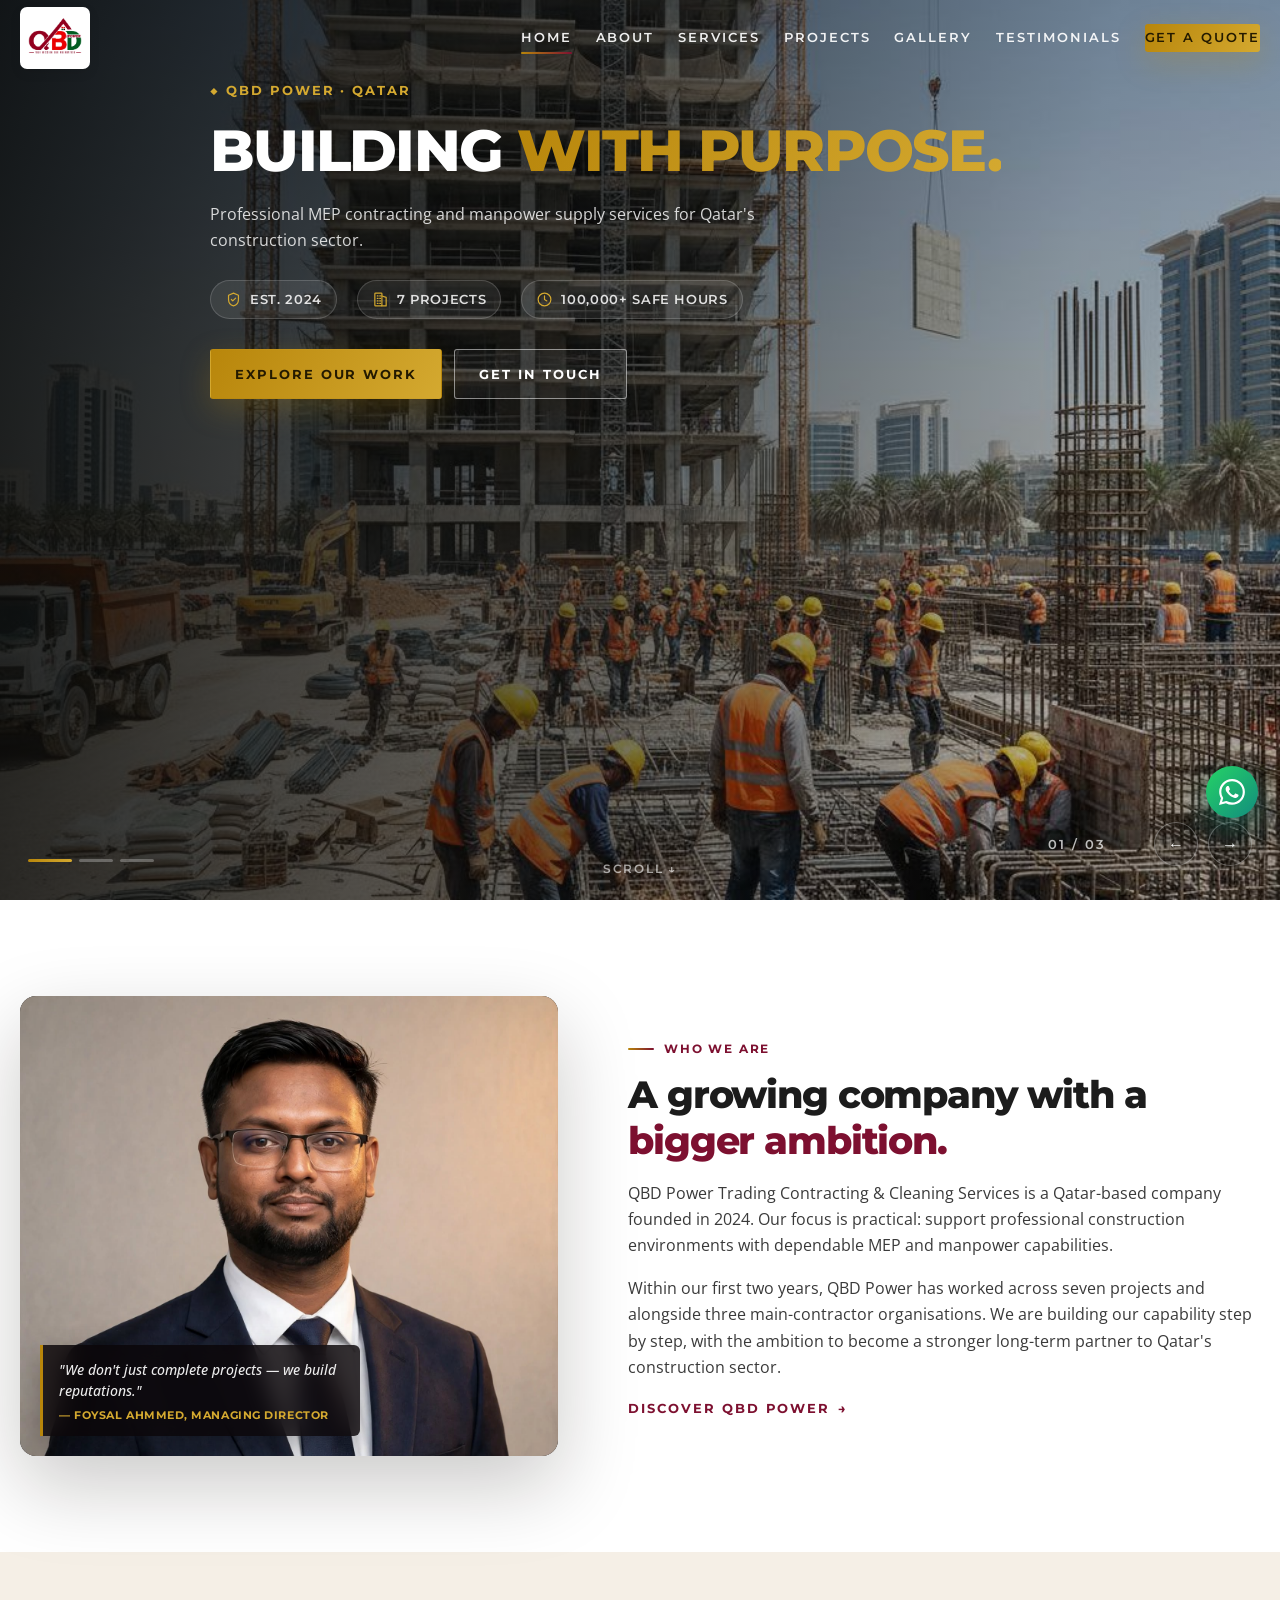
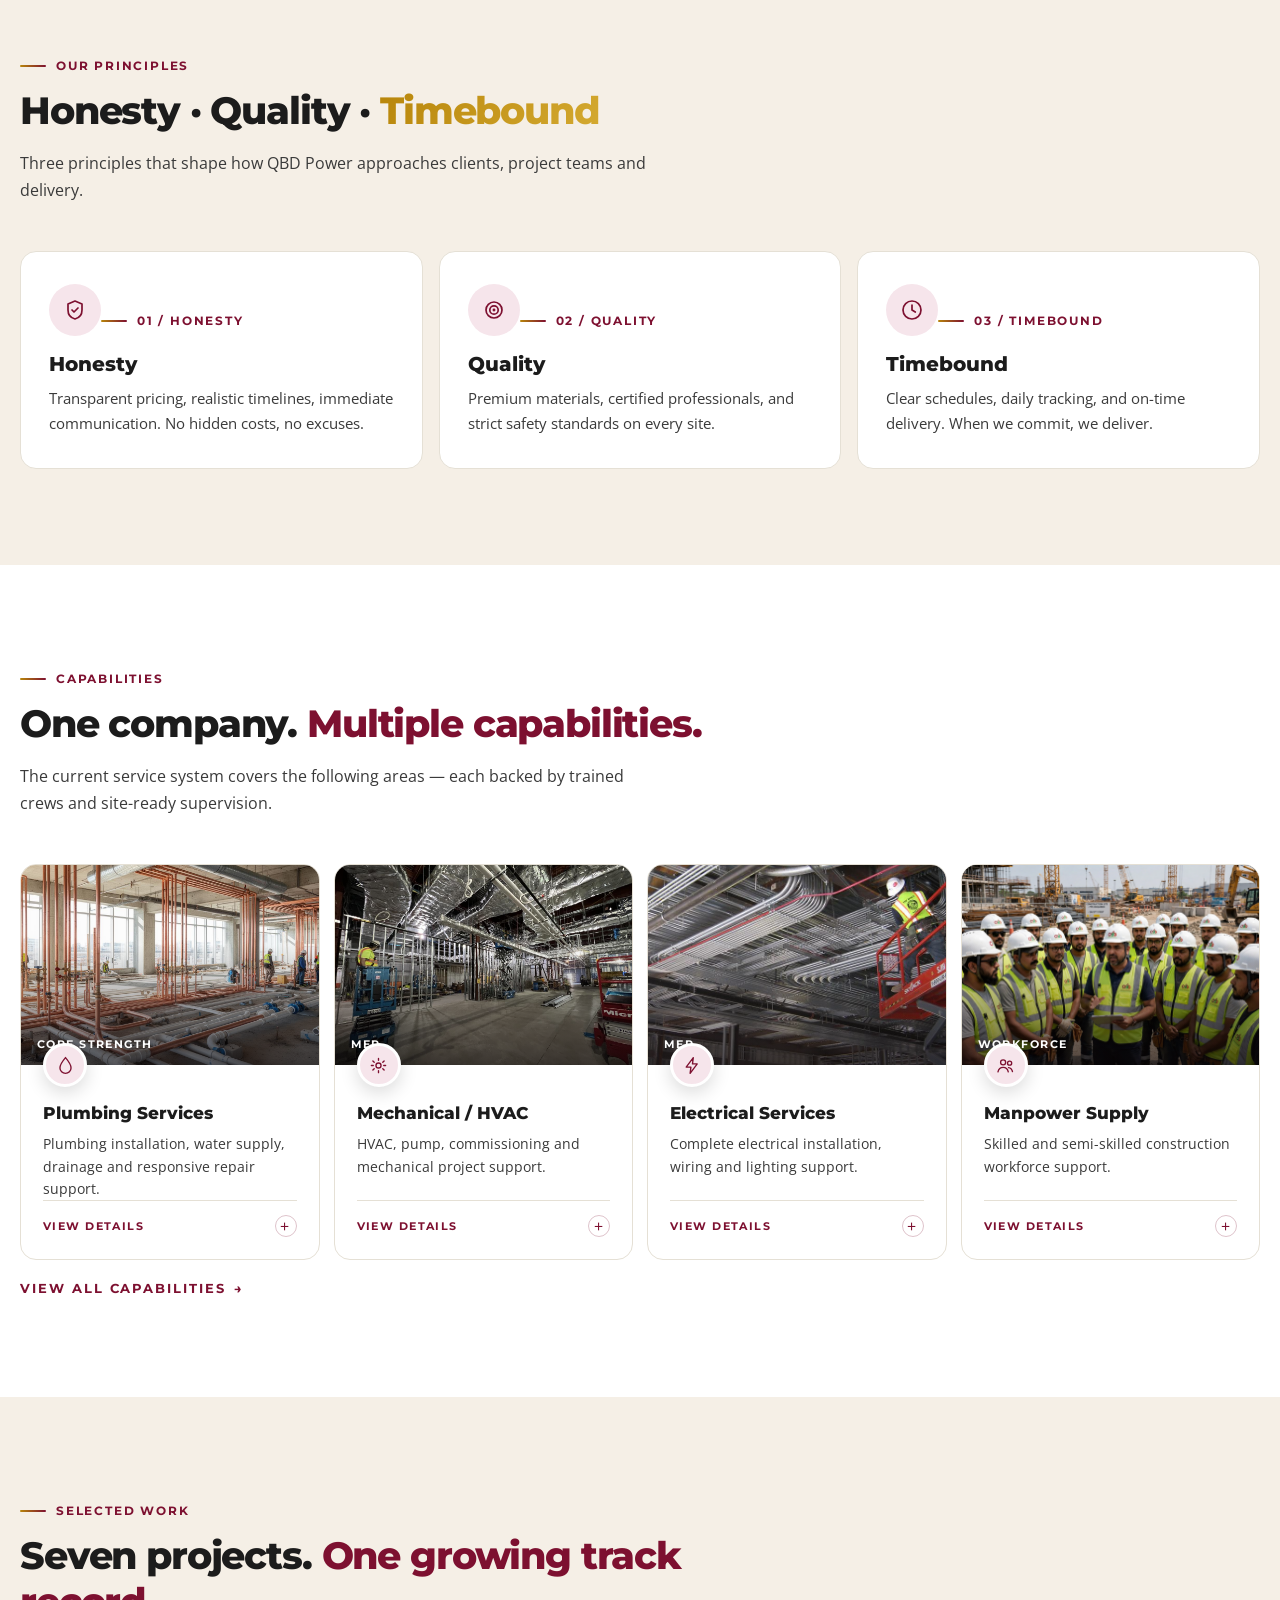
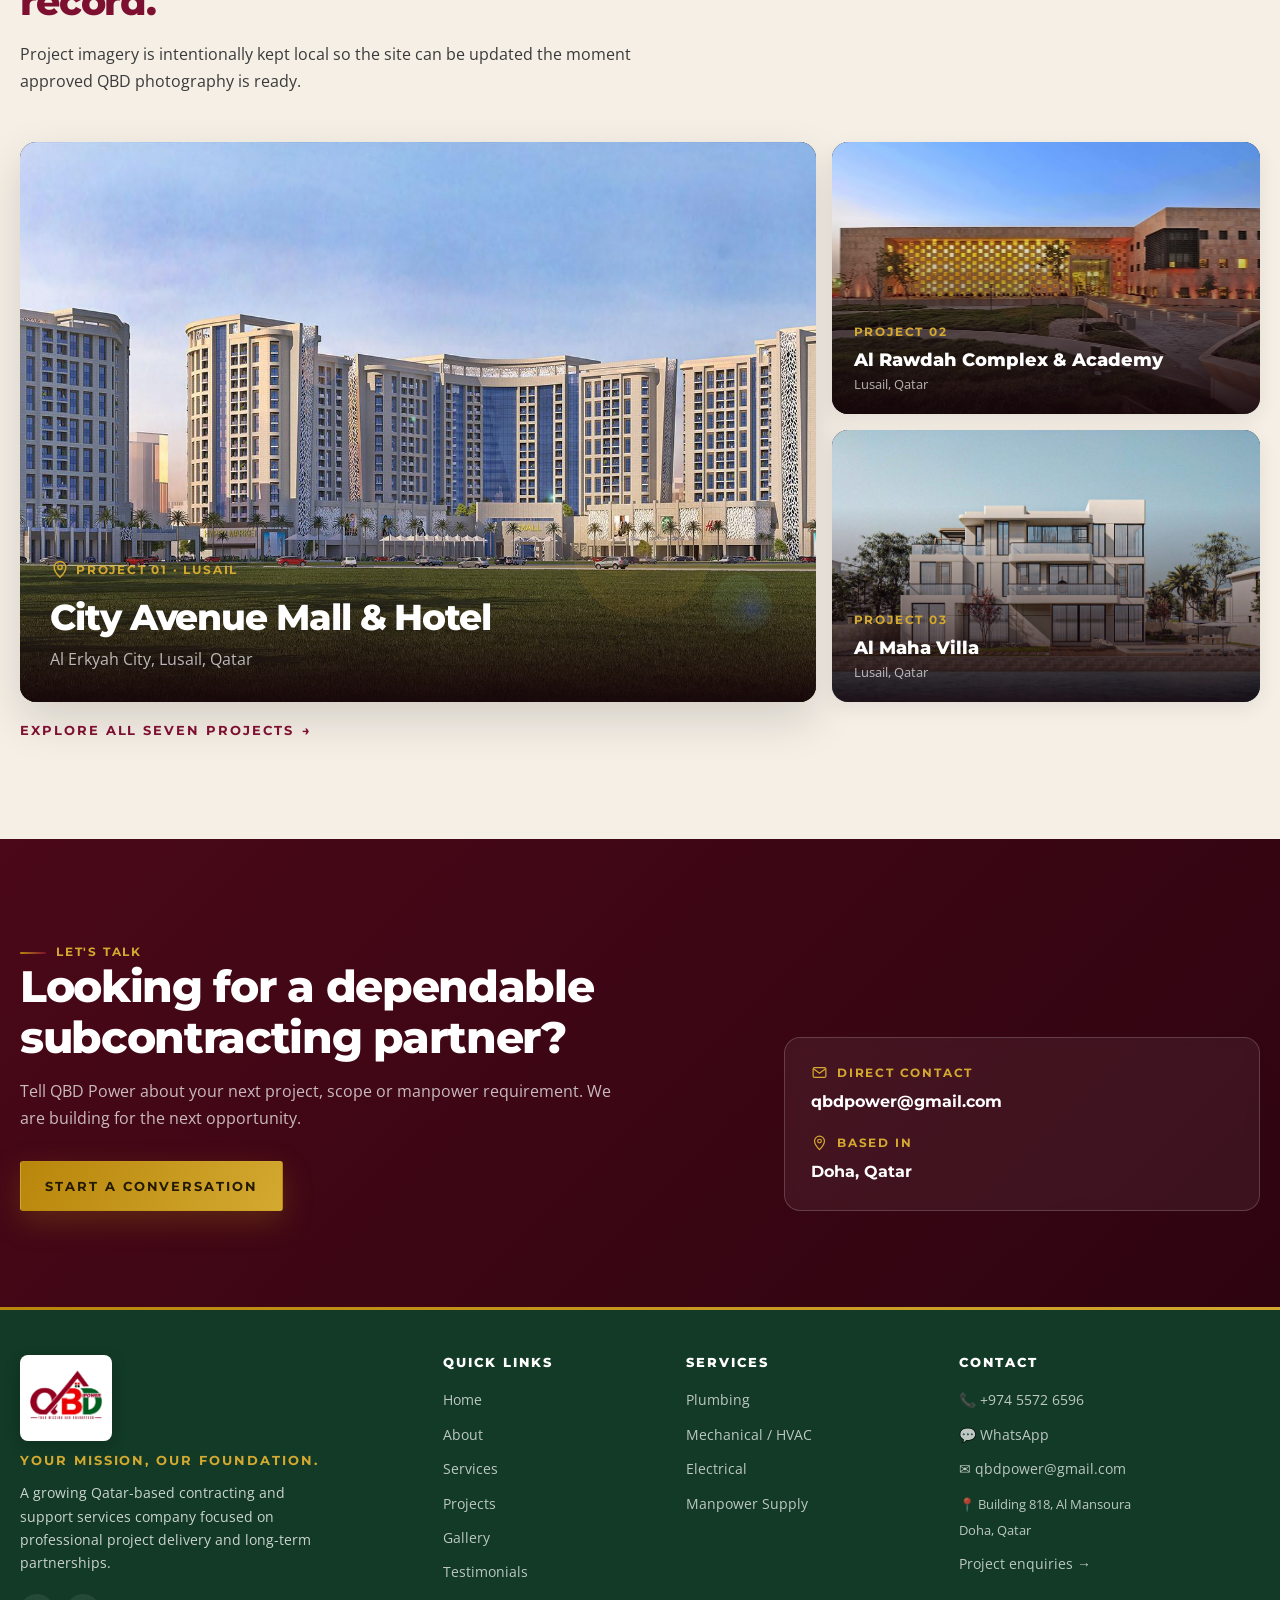
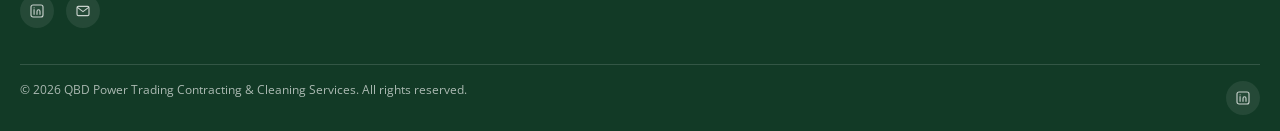
==== commit 91051321: "Update: services redesign, capability card fix, universal mobile CSS" ====
--- a/index.html
+++ b/index.html
@@ -58,7 +58,6 @@
       <span><svg viewBox="0 0 24 24" fill="none" stroke="currentColor" stroke-width="1.7" stroke-linecap="round" stroke-linejoin="round"><path d="M12 3l7 3v6c0 5-3 8-7 9-4-1-7-4-7-9V6l7-3Z"/><path d="m9 12 2 2 4-4"/></svg> Est. 2024</span>
       <span><svg viewBox="0 0 24 24" fill="none" stroke="currentColor" stroke-width="1.7" stroke-linecap="round" stroke-linejoin="round"><rect x="4" y="3" width="10" height="18" rx="1"/><path d="M14 21h6V9l-6-2"/><path d="M7.5 7h1M11 7h1M7.5 10.5h1M11 10.5h1M7.5 14h1M11 14h1M7.5 17.5h1M11 17.5h1"/></svg> 7 Projects</span>
       <span><svg viewBox="0 0 24 24" fill="none" stroke="currentColor" stroke-width="1.7" stroke-linecap="round" stroke-linejoin="round"><circle cx="12" cy="12" r="9"/><path d="M12 7v5l3.3 2"/></svg> 100,000+ Safe Hours</span>
-      <span><svg viewBox="0 0 24 24" fill="none" stroke="currentColor" stroke-width="1.7" stroke-linecap="round" stroke-linejoin="round"><circle cx="9" cy="8" r="3.2"/><path d="M2.5 20c.8-3.6 3.4-5.6 6.5-5.6s5.7 2 6.5 5.6"/><circle cx="17.2" cy="9" r="2.6"/><path d="M15.8 14.6c2.4.2 4.3 2 5 5"/></svg> 3 Main Contractors</span>
     </div>
     <div class="btn-row">
       <a class="btn btn--gold" href="pages/projects.html">Explore Our Work</a>
@@ -108,15 +107,7 @@
   <div class="scroll-cue">Scroll ↓</div>
 </section>
 
-<!-- ========== TRUST STRIP ========== -->
-<section class="trust-strip" aria-label="QBD Power key figures">
-  <div class="container trust-grid">
-    <div class="trust-item"><strong>Qatar Based</strong><span>Doha, Qatar</span></div>
-    <div class="trust-item"><strong><span data-count-to="7" data-suffix="">0</span></strong><span>Projects Worked With</span></div>
-    <div class="trust-item"><strong><span data-count-to="100000" data-suffix="+">0</span></strong><span>Safe Work Hours</span></div>
-    <div class="trust-item"><strong><span data-count-to="1.5" data-decimals="1" data-suffix="M QAR">0</span></strong><span>Handled</span></div>
-  </div>
-</section>
+
 
 <!-- ========== INTRO / WHO WE ARE ========== -->
 <section class="section">
@@ -133,36 +124,13 @@
       <h2 class="section-title">A growing company with a <span class="accent">bigger ambition.</span></h2>
       <p>QBD Power Trading Contracting &amp; Cleaning Services is a Qatar-based company founded in 2024. Our focus is practical: support professional construction environments with dependable MEP and manpower capabilities.</p>
       <p>Within our first two years, QBD Power has worked across seven projects and alongside three main-contractor organisations. We are building our capability step by step, with the ambition to become a stronger long-term partner to Qatar's construction sector.</p>
-      <div class="metric-row">
-        <div class="metric"><strong>2024</strong><span>Founded</span></div>
-        <div class="metric"><strong>3</strong><span>Main Contractors</span></div>
-        <div class="metric"><strong>7</strong><span>Projects</span></div>
-      </div>
+      
       <a class="text-link" href="pages/about.html"><span>Discover QBD Power</span></a>
     </div>
   </div>
 </section>
 
-<!-- ========== PARTNERS STRIP ========== -->
-<section class="partners-strip" aria-label="Main contractors QBD Power has worked with">
-  <div class="container">
-    <div class="partners-strip__head reveal">
-      <div class="partners-strip__eyebrow">Trusted By</div>
-      <h2 class="partners-strip__title">Main contractors who have worked <span>with QBD Power.</span></h2>
-    </div>
-    <div class="partners-grid">
-      <div class="partner-card reveal">
-        <div class="partner-card__name">ANION<span>MEP Contracting</span></div>
-      </div>
-      <div class="partner-card reveal">
-        <div class="partner-card__name">ARABIAN<span>MEP Contracting L.L.C.</span></div>
-      </div>
-      <div class="partner-card reveal">
-        <div class="partner-card__name">TAKYEEF<span>Electromechanical W.L.L.</span></div>
-      </div>
-    </div>
-  </div>
-</section>
+
 
 <!-- ========== PRINCIPLES ========== -->
 <section class="section section--sand">
@@ -188,50 +156,120 @@
       <h2 class="section-title">One company. <span class="accent">Multiple capabilities.</span></h2>
       <p class="section-subtitle">The current service system covers the following areas — each backed by trained crews and site-ready supervision.</p>
     </div>
-    <div class="cap-grid">
-
-      <article class="cap-card reveal">
-        <div class="cap-icon"><svg viewBox="0 0 24 24" fill="none" stroke="currentColor" stroke-width="1.7" stroke-linecap="round" stroke-linejoin="round"><path d="M12 2s7 8.2 7 13a7 7 0 1 1-14 0c0-4.8 7-13 7-13Z"/></svg></div>
-        <h3>Plumbing Services</h3>
-        <p>Plumbing installation, water supply, drainage and responsive repair support.</p>
-        <ul>
-          <li>Water Supply</li>
-          <li>Drainage</li>
-          <li>Fixtures &amp; Fittings</li>
-        </ul>
-      </article>
-
-      <article class="cap-card reveal">
-        <div class="cap-icon"><svg viewBox="0 0 24 24" fill="none" stroke="currentColor" stroke-width="1.7" stroke-linecap="round" stroke-linejoin="round"><circle cx="12" cy="12" r="3.2"/><path d="M12 3v2.4M12 18.6V21M4.9 6.3l1.7 1.7M17.4 16l1.7 1.7M3 12h2.4M18.6 12H21M4.9 17.7l1.7-1.7M17.4 8l1.7-1.7"/></svg></div>
-        <h3>Mechanical Services</h3>
-        <p>HVAC, pump, commissioning and mechanical project support.</p>
-        <ul>
-          <li>HVAC Installation</li>
-          <li>Ducting &amp; Pipe Work</li>
-          <li>Preventive Maintenance</li>
-        </ul>
-      </article>
-
-      <article class="cap-card reveal">
-        <div class="cap-icon"><svg viewBox="0 0 24 24" fill="none" stroke="currentColor" stroke-width="1.7" stroke-linecap="round" stroke-linejoin="round"><path d="M13 2 4 14h6l-1 8 9-12h-6l1-8Z"/></svg></div>
-        <h3>Electrical Services</h3>
-        <p>Complete electrical installation, wiring and lighting support for project environments.</p>
-        <ul>
-          <li>Conduit &amp; Wiring</li>
-          <li>Lighting &amp; Power Points</li>
-          <li>Testing &amp; Final Connections</li>
-        </ul>
-      </article>
-
-      <article class="cap-card reveal">
-        <div class="cap-icon"><svg viewBox="0 0 24 24" fill="none" stroke="currentColor" stroke-width="1.7" stroke-linecap="round" stroke-linejoin="round"><circle cx="9" cy="8" r="3.2"/><path d="M2.5 20c.8-3.6 3.4-5.6 6.5-5.6s5.7 2 6.5 5.6"/><circle cx="17.2" cy="9" r="2.6"/><path d="M15.8 14.6c2.4.2 4.3 2 5 5"/></svg></div>
-        <h3>Manpower Supply</h3>
-        <p>Skilled and semi-skilled construction workforce support.</p>
-        <ul>
-          <li>Plumbers &amp; Electricians</li>
-          <li>Technicians</li>
-          <li>Short &amp; Long-term Deployment</li>
-        </ul>
+
+      <div class="cap-grid">
+
+      <!-- 01 · PLUMBING -->
+      <article class="cap-card reveal" data-cap-card>
+        <div class="cap-card__media">
+          <img src="assets/img/services/plumbing/01.jpg" alt="Plumbing installation works" loading="lazy" onerror="this.onerror=null;this.src='assets/img/projects/project-03.jpg'">
+          <span class="cap-card__tag">Core Strength</span>
+        </div>
+        <div class="cap-card__body">
+          <div class="cap-card__icon">
+            <svg viewBox="0 0 24 24" fill="none" stroke="currentColor" stroke-width="1.7" stroke-linecap="round" stroke-linejoin="round"><path d="M12 2s7 8.2 7 13a7 7 0 1 1-14 0c0-4.8 7-13 7-13Z"/></svg>
+          </div>
+          <h3>Plumbing Services</h3>
+          <p>Plumbing installation, water supply, drainage and responsive repair support.</p>
+          <div class="cap-card__details">
+            <ul>
+              <li>Water Supply</li>
+              <li>Drainage</li>
+              <li>Fixtures &amp; Fittings</li>
+              <li>Leak Detection</li>
+              <li>Installation &amp; Testing</li>
+            </ul>
+          </div>
+          <button type="button" class="cap-card__toggle" aria-expanded="false">
+            <span class="cap-card__toggle-label">View Details</span>
+            <span class="cap-card__toggle-icon" aria-hidden="true">+</span>
+          </button>
+        </div>
+      </article>
+
+      <!-- 02 · MECHANICAL / HVAC -->
+      <article class="cap-card reveal" data-cap-card>
+        <div class="cap-card__media">
+          <img src="assets/img/services/mechanical/01.jpg" alt="HVAC installation works" loading="lazy" onerror="this.onerror=null;this.src='assets/img/hero/l.jpg'">
+          <span class="cap-card__tag">MEP</span>
+        </div>
+        <div class="cap-card__body">
+          <div class="cap-card__icon">
+            <svg viewBox="0 0 24 24" fill="none" stroke="currentColor" stroke-width="1.7" stroke-linecap="round" stroke-linejoin="round"><circle cx="12" cy="12" r="3.2"/><path d="M12 3v2.4M12 18.6V21M4.9 6.3l1.7 1.7M17.4 16l1.7 1.7M3 12h2.4M18.6 12H21M4.9 17.7l1.7-1.7M17.4 8l1.7-1.7"/></svg>
+          </div>
+          <h3>Mechanical / HVAC</h3>
+          <p>HVAC, pump, commissioning and mechanical project support.</p>
+          <div class="cap-card__details">
+            <ul>
+              <li>HVAC Installation</li>
+              <li>Ducting</li>
+              <li>Pipe Work</li>
+              <li>Equipment Installation</li>
+              <li>Chilled Water</li>
+              <li>Testing &amp; Commissioning</li>
+            </ul>
+          </div>
+          <button type="button" class="cap-card__toggle" aria-expanded="false">
+            <span class="cap-card__toggle-label">View Details</span>
+            <span class="cap-card__toggle-icon" aria-hidden="true">+</span>
+          </button>
+        </div>
+      </article>
+
+      <!-- 03 · ELECTRICAL -->
+      <article class="cap-card reveal" data-cap-card>
+        <div class="cap-card__media">
+          <img src="assets/img/services/electrical/01.jpg" alt="Electrical installation works" loading="lazy" onerror="this.onerror=null;this.src='assets/img/hero/hero-01.jpg'">
+          <span class="cap-card__tag">MEP</span>
+        </div>
+        <div class="cap-card__body">
+          <div class="cap-card__icon">
+            <svg viewBox="0 0 24 24" fill="none" stroke="currentColor" stroke-width="1.7" stroke-linecap="round" stroke-linejoin="round"><path d="M13 2 4 14h6l-1 8 9-12h-6l1-8Z"/></svg>
+          </div>
+          <h3>Electrical Services</h3>
+          <p>Complete electrical installation, wiring and lighting support.</p>
+          <div class="cap-card__details">
+            <ul>
+              <li>Conduit &amp; Wiring</li>
+              <li>Lighting Systems</li>
+              <li>Power Points</li>
+              <li>Distribution Boards</li>
+              <li>Testing &amp; Final Connections</li>
+            </ul>
+          </div>
+          <button type="button" class="cap-card__toggle" aria-expanded="false">
+            <span class="cap-card__toggle-label">View Details</span>
+            <span class="cap-card__toggle-icon" aria-hidden="true">+</span>
+          </button>
+        </div>
+      </article>
+
+      <!-- 04 · MANPOWER -->
+      <article class="cap-card reveal" data-cap-card>
+        <div class="cap-card__media">
+          <img src="assets/img/hero/manpower.png" alt="MEP workforce on site" loading="lazy" onerror="this.onerror=null;this.src='assets/img/hero/hero-01.jpg'">
+          <span class="cap-card__tag">Workforce</span>
+        </div>
+        <div class="cap-card__body">
+          <div class="cap-card__icon">
+            <svg viewBox="0 0 24 24" fill="none" stroke="currentColor" stroke-width="1.7" stroke-linecap="round" stroke-linejoin="round"><circle cx="9" cy="8" r="3.2"/><path d="M2.5 20c.8-3.6 3.4-5.6 6.5-5.6s5.7 2 6.5 5.6"/><circle cx="17.2" cy="9" r="2.6"/><path d="M15.8 14.6c2.4.2 4.3 2 5 5"/></svg>
+          </div>
+          <h3>Manpower Supply</h3>
+          <p>Skilled and semi-skilled construction workforce support.</p>
+          <div class="cap-card__details">
+            <ul>
+              <li>Plumbers &amp; Electricians</li>
+              <li>Technicians</li>
+              <li>Helpers</li>
+              <li>Short-term Deployment</li>
+              <li>Long-term Deployment</li>
+            </ul>
+          </div>
+          <button type="button" class="cap-card__toggle" aria-expanded="false">
+            <span class="cap-card__toggle-label">View Details</span>
+            <span class="cap-card__toggle-icon" aria-hidden="true">+</span>
+          </button>
+        </div>
       </article>
 
     </div>
@@ -271,22 +309,6 @@
   </div>
 </section>
 
-<!-- ========== GROWTH TIMELINE ========== -->
-<section class="section growth">
-  <div class="container">
-    <div class="section-head reveal">
-      <span class="eyebrow">Our Growth</span>
-      <h2 class="section-title">Young by history. <span class="accent">Serious about the future.</span></h2>
-      <p class="section-subtitle">QBD Power's first two years are part of the story — not something to hide. The aim is to show credible progress and a clear appetite for stronger partnerships.</p>
-    </div>
-    <div class="timeline">
-      <article class="timeline-item reveal"><strong>2024</strong><h3>Foundation</h3><p>QBD Power begins its journey in Qatar.</p></article>
-      <article class="timeline-item reveal"><strong>2025</strong><h3>Project Track</h3><p>Capability grows through active project delivery and subcontracting relationships.</p></article>
-      <article class="timeline-item reveal"><strong>2026</strong><h3>Seven Projects</h3><p>Seven projects and 100,000+ safely worked hours become part of the current story.</p></article>
-      <article class="timeline-item reveal"><strong>AHEAD</strong><h3>Build Further</h3><p>Strengthen systems, relationships and capability with new professional partners.</p></article>
-    </div>
-  </div>
-</section>
 
 <!-- ========== CTA ========== -->
 <section class="section cta cta--crimson">
--- a/css/style.css
+++ b/css/style.css
@@ -1,7 +1,7 @@
 @import url('https://fonts.googleapis.com/css2?family=Open+Sans:wght@400;500;600;700&family=Montserrat:wght@500;600;700;800&display=swap');
 
 /* ============================================================
-   QBD POWER — DESIGN TOKENS (PREMIUM v2)
+   QBD POWER — DESIGN TOKENS
 ============================================================ */
 :root{
   --crimson:#7D1030;
@@ -77,6 +77,7 @@
 .section--sand{background:var(--sand)}
 .section--dark{background:var(--forest-deep);color:var(--white)}
 .section--charcoal{background:var(--charcoal);color:var(--white)}
+.section--light{background:var(--white);color:var(--ink)}
 
 .eyebrow{
   display:inline-flex;align-items:center;gap:10px;
@@ -147,9 +148,15 @@
 }
 .site-header.is-scrolled{background:rgba(255,255,255,.92);backdrop-filter:blur(18px) saturate(1.4);border-color:rgba(20,14,10,.08);box-shadow:0 8px 30px rgba(0,0,0,.06)}
 .header-inner{height:76px;display:flex;align-items:center;justify-content:space-between}
-.brand{display:flex;align-items:center;gap:9px;transition:transform .3s var(--ease)}
+.brand{
+  display:inline-flex;align-items:center;justify-content:center;
+  padding:4px 8px;background:#ffffff;border-radius:7px;
+  box-shadow:0 4px 12px rgba(0,0,0,.08);
+  transition:transform .3s var(--ease),padding .35s var(--ease),background .35s var(--ease),box-shadow .35s var(--ease);
+}
 .brand:hover{transform:translateY(-1px)}
-.brand img{width:108px;height:auto}
+.brand img{width:54px;height:auto;display:block}
+.site-header.is-scrolled .brand{padding:0;background:transparent;box-shadow:none}
 .nav{display:flex;align-items:center;gap:24px}
 .nav a{position:relative;color:rgba(255,255,255,.92);font:600 .8125rem 'Montserrat',sans-serif;text-transform:uppercase;letter-spacing:.15em;padding:6px 0;line-height:1.2}
 .site-header.is-scrolled .nav a{color:var(--charcoal)}
@@ -187,18 +194,10 @@
 }
 .hero-slide{
   position:absolute;inset:0;
-  opacity:0;
-  visibility:hidden;
-  pointer-events:none;
-  z-index:1;
+  opacity:0;visibility:hidden;pointer-events:none;z-index:1;
   transition:opacity 1.1s cubic-bezier(.4,0,.2,1),visibility 1.1s;
 }
-.hero-slide.is-active{
-  opacity:1;
-  visibility:visible;
-  pointer-events:auto;
-  z-index:2;
-}
+.hero-slide.is-active{opacity:1;visibility:visible;pointer-events:auto;z-index:2}
 .hero-media{position:absolute;inset:0;overflow:hidden}
 .hero-media__img,.hero-slide__bg{
   position:absolute;inset:0;
@@ -212,50 +211,25 @@
 .hero-media__video{position:absolute;inset:0;width:100%;height:100%;object-fit:cover;opacity:0;transition:opacity 1.1s var(--ease-soft)}
 .hero-media__video.is-loaded{opacity:1}
 .hero-slide__overlay{position:absolute;inset:0;background:linear-gradient(100deg,rgba(8,9,8,.92) 0%,rgba(8,9,8,.62) 45%,rgba(8,9,8,.32) 78%,rgba(8,9,8,.24) 100%)}
-.hero-content{
-  position:relative;
-  z-index:2;
-  padding-top:76px;
-  max-width:860px;
-}
-
-/* Children — start hidden + offset above */
+.hero-content{position:relative;z-index:2;padding-top:76px;max-width:860px}
+
 .hero-slide .hero-kicker,
 .hero-slide h1,
 .hero-slide p,
 .hero-slide .hero-meta,
-.hero-slide .btn-row{
-  opacity:0;
-  transform:translateY(-22px);
-}
-
-/* Staggered drop animation on active slide */
-.hero-slide.is-active .hero-kicker{
-  animation:heroTextDrop .7s cubic-bezier(.2,.8,.24,1) .1s forwards;
-}
-.hero-slide.is-active h1{
-  animation:heroTextDrop .85s cubic-bezier(.2,.8,.24,1) .2s forwards;
-}
-.hero-slide.is-active p{
-  animation:heroTextDrop .85s cubic-bezier(.2,.8,.24,1) .35s forwards;
-}
-.hero-slide.is-active .hero-meta{
-  animation:heroTextDrop .8s cubic-bezier(.2,.8,.24,1) .5s forwards;
-}
-.hero-slide.is-active .btn-row{
-  animation:heroTextDrop .8s cubic-bezier(.2,.8,.24,1) .65s forwards;
-}
+.hero-slide .btn-row{opacity:0;transform:translateY(-22px)}
+
+.hero-slide.is-active .hero-kicker{animation:heroTextDrop .7s cubic-bezier(.2,.8,.24,1) .1s forwards}
+.hero-slide.is-active h1{animation:heroTextDrop .85s cubic-bezier(.2,.8,.24,1) .2s forwards}
+.hero-slide.is-active p{animation:heroTextDrop .85s cubic-bezier(.2,.8,.24,1) .35s forwards}
+.hero-slide.is-active .hero-meta{animation:heroTextDrop .8s cubic-bezier(.2,.8,.24,1) .5s forwards}
+.hero-slide.is-active .btn-row{animation:heroTextDrop .8s cubic-bezier(.2,.8,.24,1) .65s forwards}
 
 @keyframes heroTextDrop{
   from{opacity:0;transform:translateY(-22px)}
   to{opacity:1;transform:translateY(0)}
 }
 
-.hero-media__video{position:absolute;inset:0;width:100%;height:100%;object-fit:cover;opacity:0;transition:opacity 1.1s var(--ease-soft)}
-.hero-media__video.is-loaded{opacity:1}
-.hero-slide__overlay{position:absolute;inset:0;background:linear-gradient(100deg,rgba(8,9,8,.92) 0%,rgba(8,9,8,.62) 45%,rgba(8,9,8,.32) 78%,rgba(8,9,8,.24) 100%)}
-.hero-content{position:relative;z-index:2;padding-top:76px;max-width:860px;opacity:0;transform:translateY(16px);transition:opacity 1s ease .15s,transform 1s var(--ease) .15s}
-.hero-slide.is-active .hero-content{opacity:1;transform:none}
 .hero-kicker{display:inline-flex;align-items:center;gap:8px;font:700 .8125rem 'Montserrat',sans-serif;letter-spacing:.15em;text-transform:uppercase;color:var(--gold-soft);line-height:1.2}
 .hero h1{margin-top:18px;max-width:800px;font:800 clamp(2.25rem,4.5vw,4.25rem)/1.05 'Montserrat',sans-serif;letter-spacing:-.03em}
 .hero h1 span{background:var(--grad-gold);-webkit-background-clip:text;background-clip:text;color:transparent}
@@ -293,9 +267,15 @@
 .intro-visual{position:relative;min-height:460px;background:var(--charcoal);overflow:hidden;border-radius:var(--radius);box-shadow:var(--shadow-lg)}
 .intro-visual img{width:100%;height:460px;object-fit:cover;object-position:center 30%;transition:transform .8s var(--ease)}
 .intro-visual:hover img{transform:scale(1.04)}
-.md-quote{position:absolute;left:22px;right:22px;bottom:22px;max-width:400px;padding:20px 22px;background:rgba(10,6,8,.82);backdrop-filter:blur(12px);border-left:3px solid var(--gold);color:var(--white);box-shadow:0 16px 40px rgba(0,0,0,.3);border-radius:0 8px 8px 0}
-.md-quote blockquote{font:500 1rem/1.65 'Open Sans',Arial,sans-serif;font-style:italic;color:rgba(255,255,255,.92)}
-.md-quote cite{display:block;margin-top:10px;font:700 .75rem 'Montserrat',sans-serif;letter-spacing:.05em;color:var(--gold-soft);font-style:normal;text-transform:uppercase}
+.md-quote{
+  position:absolute;left:20px;right:20px;bottom:20px;max-width:320px;
+  padding:14px 16px;background:rgba(10,6,8,.82);
+  backdrop-filter:blur(12px);border-left:3px solid var(--gold);
+  color:var(--white);box-shadow:0 12px 30px rgba(0,0,0,.3);
+  border-radius:0 6px 6px 0;
+}
+.md-quote blockquote{font:500 .875rem/1.5 'Open Sans',Arial,sans-serif;font-style:italic;color:rgba(255,255,255,.92)}
+.md-quote cite{display:block;margin-top:8px;font:700 .6875rem 'Montserrat',sans-serif;letter-spacing:.05em;color:var(--gold-soft);font-style:normal;text-transform:uppercase;line-height:1.2}
 .intro-copy p{margin-top:16px;color:var(--dark-gray);line-height:1.65}
 .metric-row{display:grid;grid-template-columns:repeat(3,1fr);gap:1px;margin-top:32px;background:var(--line);border:1px solid var(--line);border-radius:var(--radius-sm);overflow:hidden}
 .metric{background:var(--white);padding:20px;text-align:center;transition:background .3s var(--ease)}
@@ -318,38 +298,78 @@
 .value p{margin-top:10px;color:var(--dark-gray);font-size:.9375rem;line-height:1.65}
 
 /* ============================================================
-   CAPABILITIES
-============================================================ */
-.cap-grid{display:grid;grid-template-columns:repeat(4,1fr);gap:14px}
-.cap-card{min-height:300px;padding:28px;background:var(--white);border:1px solid var(--line);border-radius:var(--radius);position:relative;transition:transform .35s var(--ease),box-shadow .35s var(--ease);overflow:hidden}
-.cap-card::after{content:"";position:absolute;inset:auto 0 0 0;height:0;background:var(--grad-brand);transition:height .35s var(--ease);z-index:0}
-.cap-card>*{position:relative;z-index:1}
-.cap-card:hover{transform:translateY(-8px);box-shadow:var(--shadow-lg);color:var(--white)}
-.cap-card:hover::after{height:100%}
-.cap-card:hover p,.cap-card:hover li{color:rgba(255,255,255,.82)}
-.cap-card:hover h3{color:var(--white)}
-.cap-icon{display:inline-flex;align-items:center;justify-content:center;width:48px;height:48px;border-radius:50%;background:var(--crimson-tint);color:var(--crimson);transition:background .3s var(--ease),color .3s var(--ease)}
-.cap-card:hover .cap-icon{background:rgba(255,255,255,.14);color:var(--gold-soft)}
-.cap-icon svg{width:22px;height:22px}
-.cap-card h3{margin-top:20px;font:800 1.0625rem/1.2 'Montserrat',sans-serif}
-.cap-card p{margin-top:10px;color:var(--dark-gray);font-size:.875rem;line-height:1.65}
-.cap-card ul{margin-top:16px}
-.cap-card li{padding:6px 0;color:var(--dark-gray);font-size:.8125rem;line-height:1.5;border-top:1px solid var(--line);display:flex;align-items:center;gap:6px;transition:border-color .3s var(--ease)}
-.cap-card:hover li{border-color:rgba(255,255,255,.16)}
-.cap-card li::before{content:"✓";color:var(--gold);font-weight:700}
-
-.service-list{display:grid;gap:14px}
-.service-detail{display:grid;grid-template-columns:76px 1fr;gap:24px;padding:30px;border:1px solid var(--line);background:var(--white);border-radius:var(--radius);transition:box-shadow .3s var(--ease),transform .3s var(--ease)}
-.service-detail:hover{box-shadow:var(--shadow-md);transform:translateY(-3px)}
-.service-detail__icon{width:56px;height:56px;border-radius:50%;background:var(--crimson-tint);color:var(--crimson);display:flex;align-items:center;justify-content:center;transition:background .3s var(--ease)}
-.service-detail:hover .service-detail__icon{background:var(--grad-gold);color:#241a00}
-.service-detail__icon svg{width:26px;height:26px}
-.service-detail h2{font:800 1.375rem/1.2 'Montserrat',sans-serif}
-.service-detail p{margin-top:8px;color:var(--dark-gray);line-height:1.65}
-.service-detail ul{display:grid;grid-template-columns:1fr 1fr;gap:6px 22px;margin-top:16px}
-.service-detail li{font-size:.875rem;line-height:1.5;color:var(--dark-gray);display:flex;gap:7px}
-.service-detail li::before{content:"✓";color:var(--gold);font-weight:700}
-
+   CAPABILITIES (Homepage final)
+============================================================ */
+.cap-grid{display:grid;grid-template-columns:repeat(4,1fr);gap:14px;align-items:stretch}
+
+.cap-card{
+  display:flex;flex-direction:column;
+  min-height:0;padding:0;
+  background:var(--white);
+  border:1px solid var(--line);
+  border-radius:var(--radius);
+  overflow:hidden;position:relative;isolation:isolate;
+  transition:transform .35s var(--ease),box-shadow .35s var(--ease),border-color .35s var(--ease);
+}
+.cap-card::after{display:none}
+.cap-card:hover{
+  transform:translateY(-6px);
+  box-shadow:var(--shadow-lg);
+  color:inherit;
+  border-color:rgba(125,16,48,.18);
+}
+.cap-card > *{position:relative;z-index:1}
+
+.cap-card__media{position:relative;width:100%;height:200px;overflow:hidden;background:var(--charcoal);flex-shrink:0}
+.cap-card__media img{width:100%;height:100%;object-fit:cover;object-position:center;display:block;transition:transform .7s var(--ease)}
+.cap-card:hover .cap-card__media img{transform:scale(1.05)}
+.cap-card__media::after{content:"";position:absolute;inset:0;background:linear-gradient(180deg,rgba(0,0,0,0) 40%,rgba(10,6,8,.65) 100%);pointer-events:none}
+.cap-card__tag{position:absolute;left:16px;bottom:14px;z-index:2;color:var(--white);font:700 .6875rem 'Montserrat',sans-serif;letter-spacing:.13em;text-transform:uppercase;text-shadow:0 1px 8px rgba(0,0,0,.4)}
+
+.cap-card__body{padding:0 22px 22px;display:flex;flex-direction:column;flex:1 1 auto}
+.cap-card__icon{
+  width:44px;height:44px;display:inline-flex;align-items:center;justify-content:center;
+  margin-top:-22px;border:3px solid var(--white);border-radius:50%;
+  background:var(--crimson-tint);color:var(--crimson);
+  box-shadow:0 6px 18px rgba(0,0,0,.14);position:relative;z-index:3;
+  transition:background .3s var(--ease),color .3s var(--ease);flex-shrink:0;
+}
+.cap-card:hover .cap-card__icon{background:var(--crimson);color:var(--white)}
+.cap-card__icon svg{width:19px;height:19px}
+
+.cap-card h3{margin-top:16px;font:800 1.0625rem/1.25 'Montserrat',sans-serif;color:var(--charcoal)}
+.cap-card__body > p{margin-top:9px;color:var(--dark-gray);font-size:.875rem;line-height:1.6}
+
+.cap-card__details{
+  display:grid;grid-template-rows:0fr;opacity:0;margin-top:0;
+  transition:grid-template-rows .45s cubic-bezier(.2,.8,.24,1),opacity .3s ease,margin-top .45s cubic-bezier(.2,.8,.24,1);
+}
+.cap-card__details > ul{min-height:0;overflow:hidden;margin:0;padding:0;list-style:none;border-top:0}
+.cap-card__details li{padding:7px 0;color:var(--dark-gray);font-size:.8125rem;line-height:1.5;border-bottom:1px solid var(--line);display:flex;align-items:flex-start;gap:8px}
+.cap-card__details li::before{content:"✓";flex:0 0 auto;color:var(--gold);font-weight:800}
+.cap-card.is-expanded .cap-card__details{grid-template-rows:1fr;opacity:1;margin-top:16px}
+.cap-card.is-expanded .cap-card__details > ul{border-top:1px solid var(--line)}
+
+.cap-card__toggle{
+  margin-top:auto;padding:14px 0 0;display:flex;align-items:center;justify-content:space-between;gap:12px;
+  border:0;border-top:1px solid var(--line);background:transparent;
+  color:var(--crimson);font:700 .6875rem 'Montserrat',sans-serif;
+  letter-spacing:.13em;text-transform:uppercase;cursor:pointer;width:100%;text-decoration:none;
+  transition:color .3s var(--ease);
+}
+.cap-card__toggle:hover{color:var(--forest)}
+.cap-card__toggle-icon{
+  display:inline-flex;align-items:center;justify-content:center;
+  width:22px;height:22px;border:1px solid rgba(125,16,48,.25);border-radius:50%;
+  font:400 1rem/1 'Open Sans',sans-serif;color:var(--crimson);
+  transition:transform .35s var(--ease),background .35s var(--ease),color .35s var(--ease),border-color .35s var(--ease);flex-shrink:0;
+}
+.cap-card.is-expanded .cap-card__toggle-icon{transform:rotate(135deg);background:var(--crimson);color:var(--white);border-color:var(--crimson)}
+.cap-card.is-expanded .cap-card__toggle{color:var(--charcoal)}
+
+/* ============================================================
+   PROCESS STEPS
+============================================================ */
 .process-grid{display:grid;grid-template-columns:repeat(4,1fr);gap:16px}
 .process-step{position:relative;padding:30px 24px;background:var(--white);border:1px solid var(--line);border-radius:var(--radius);transition:transform .3s var(--ease),box-shadow .3s var(--ease)}
 .process-step:hover{transform:translateY(-6px);box-shadow:var(--shadow-md)}
@@ -358,7 +378,7 @@
 .process-step p{margin-top:8px;color:var(--dark-gray);font-size:.875rem;line-height:1.65}
 
 /* ============================================================
-   PROJECTS
+   PROJECTS (Homepage feature)
 ============================================================ */
 .project-feature{display:grid;grid-template-columns:1.3fr .7fr;gap:16px}
 .project-main{position:relative;min-height:560px;overflow:hidden;background:var(--charcoal);border-radius:var(--radius);box-shadow:var(--shadow-md)}
@@ -376,20 +396,8 @@
 .project-card h3{margin-top:7px;font:800 1.125rem/1.2 'Montserrat',sans-serif}
 .project-card p{margin-top:3px;color:rgba(255,255,255,.68);font-size:.8125rem;line-height:1.5}
 
-.projects-list{display:grid;grid-template-columns:repeat(2,1fr);gap:18px}
-.project-large{border:1px solid var(--line);background:var(--white);overflow:hidden;border-radius:var(--radius);transition:box-shadow .3s var(--ease),transform .3s var(--ease)}
-.project-large:hover{box-shadow:var(--shadow-md);transform:translateY(-4px)}
-.project-large__img{height:320px;overflow:hidden;background:var(--charcoal)}
-.project-large__img img{width:100%;height:100%;object-fit:cover;transition:transform .7s var(--ease)}
-.project-large:hover .project-large__img img{transform:scale(1.05)}
-.project-large__body{padding:24px}
-.project-large__body h2{font:800 1.375rem/1.2 'Montserrat',sans-serif}
-.project-large__meta{display:flex;flex-wrap:wrap;gap:8px;margin-top:10px}
-.pill{padding:6px 11px;background:var(--sand);color:var(--dark-gray);font:700 .75rem 'Montserrat',sans-serif;text-transform:uppercase;letter-spacing:.05em;border-radius:20px;display:inline-flex;align-items:center;gap:5px;line-height:1.2}
-.project-note{margin-top:12px;color:var(--mid-gray);font-size:.8125rem;line-height:1.5}
-
-/* ============================================================
-   GROWTH TIMELINE — now WHITE bg
+/* ============================================================
+   GROWTH TIMELINE
 ============================================================ */
 .growth{position:relative;overflow:hidden;background:var(--white)}
 .growth::before{content:"2024";position:absolute;right:-30px;top:-70px;font:800 10rem 'Montserrat',sans-serif;color:rgba(125,16,48,.04);line-height:1}
@@ -401,30 +409,14 @@
 .timeline::before{content:"";position:absolute;left:0;right:0;top:19px;height:2px;background:var(--grad-line);opacity:.55}
 
 .timeline-item{
-  position:relative;
-  background:var(--sand);
-  border:1px solid var(--line);
-  border-radius:var(--radius);
-  padding:26px 22px 24px;
-  min-height:196px;
+  position:relative;background:var(--sand);border:1px solid var(--line);border-radius:var(--radius);
+  padding:26px 22px 24px;min-height:196px;
   transition:background .3s var(--ease),transform .3s var(--ease),border-color .3s var(--ease),box-shadow .3s var(--ease);
 }
-.timeline-item:hover{
-  background:var(--white);
-  transform:translateY(-6px);
-  border-color:var(--crimson);
-  box-shadow:var(--shadow-md);
-}
+.timeline-item:hover{background:var(--white);transform:translateY(-6px);border-color:var(--crimson);box-shadow:var(--shadow-md)}
 .timeline-item::before{
-  content:"";
-  position:absolute;
-  left:22px;
-  top:-33px;
-  width:14px;
-  height:14px;
-  border-radius:50%;
-  background:var(--grad-gold);
-  box-shadow:0 0 0 5px var(--white),0 0 0 6px rgba(125,16,48,.35);
+  content:"";position:absolute;left:22px;top:-33px;width:14px;height:14px;border-radius:50%;
+  background:var(--grad-gold);box-shadow:0 0 0 5px var(--white),0 0 0 6px rgba(125,16,48,.35);
 }
 .timeline-item strong{display:block;color:var(--crimson);font:800 1.5rem/1.2 'Montserrat',sans-serif}
 .timeline-item h3{margin-top:18px;font:800 1rem/1.2 'Montserrat',sans-serif;color:var(--charcoal)}
@@ -434,11 +426,6 @@
 .timeline-item:nth-child(3){transition-delay:.16s}
 .timeline-item:nth-child(4){transition-delay:.24s}
 
-@media(max-width:860px){
-  .timeline::before{display:none}
-  .timeline-item::before{top:-10px;left:50%;transform:translateX(-50%)}
-}
-
 /* ============================================================
    QUOTE BOX
 ============================================================ */
@@ -449,20 +436,27 @@
 .section--dark .quote-box cite{color:rgba(255,255,255,.7)}
 
 /* ============================================================
-   TESTIMONIALS
-============================================================ */
-.testimonial-list{display:grid;grid-template-columns:repeat(2,1fr);gap:18px}
-.testimonial{padding:30px;background:var(--white);border:1px solid var(--line);border-radius:var(--radius);position:relative;transition:transform .3s var(--ease),box-shadow .3s var(--ease)}
-.testimonial::before{content:"“";position:absolute;top:14px;right:22px;font:800 3.2rem Georgia,serif;color:var(--crimson-tint);z-index:0}
-.testimonial:hover{transform:translateY(-5px);box-shadow:var(--shadow-md)}
-.testimonial blockquote{position:relative;z-index:1;font:500 1rem/1.65 'Open Sans',sans-serif;color:var(--ink)}
-.testimonial__person{margin-top:20px;position:relative;z-index:1;line-height:1.5}
-.testimonial__person strong{display:block;font:800 .9375rem/1.5 'Montserrat',sans-serif;color:var(--crimson)}
-.testimonial__person span{display:block;color:var(--mid-gray);font-size:.8125rem;line-height:1.5}
-.testimonial__person em{display:block;margin-top:3px;color:var(--gold);font-style:normal;font:700 .75rem 'Montserrat',sans-serif}
-
-/* ============================================================
-   CTA — Default + Compact modifier for inner pages
+   TESTIMONIALS — Editorial (inner page)
+============================================================ */
+.testimonials-editorial{display:grid;grid-template-columns:repeat(2,1fr);gap:24px}
+.testimonial-editorial{
+  position:relative;padding:38px 34px 32px;background:var(--white);
+  border:1px solid var(--line);border-radius:var(--radius);
+  transition:transform .35s var(--ease),box-shadow .35s var(--ease),border-color .35s var(--ease);overflow:hidden;
+}
+.testimonial-editorial::before{content:"";position:absolute;top:0;left:0;width:0;height:3px;background:var(--grad-line);transition:width .4s var(--ease)}
+.testimonial-editorial:hover{transform:translateY(-6px);box-shadow:var(--shadow-md);border-color:transparent}
+.testimonial-editorial:hover::before{width:100%}
+.testimonial-editorial__mark{display:block;font:800 3.5rem/0.6 Georgia,serif;color:var(--crimson-tint);margin-bottom:14px;transition:color .35s var(--ease);user-select:none}
+.testimonial-editorial:hover .testimonial-editorial__mark{color:var(--crimson)}
+.testimonial-editorial__quote{font:500 1rem/1.65 'Open Sans',sans-serif;color:var(--ink);letter-spacing:-.005em}
+.testimonial-editorial__divider{display:block;width:36px;height:2px;background:var(--grad-line);border-radius:2px;margin:24px 0 18px}
+.testimonial-editorial__person strong{display:block;font:800 .9375rem/1.3 'Montserrat',sans-serif;color:var(--crimson);letter-spacing:-.01em}
+.testimonial-editorial__person span{display:block;margin-top:4px;color:var(--dark-gray);font-size:.8125rem;line-height:1.5}
+.testimonial-editorial__person em{display:block;margin-top:6px;color:var(--mid-gray);font-style:normal;font:600 .6875rem 'Montserrat',sans-serif;letter-spacing:.1em;text-transform:uppercase}
+
+/* ============================================================
+   CTA — Default + Compact
 ============================================================ */
 .cta{position:relative;overflow:hidden}
 .cta-grid{display:grid;grid-template-columns:1.2fr .8fr;gap:50px;align-items:end}
@@ -476,7 +470,6 @@
 .cta--crimson{background:var(--grad-brand-dark);color:var(--white)}
 .cta--crimson .eyebrow{color:var(--gold-soft)}
 
-/* COMPACT CTA — for inner pages */
 .cta--compact.section{padding:56px 0}
 .cta--compact .cta-grid{gap:30px}
 .cta--compact h2{font-size:clamp(1.375rem,2.5vw,1.875rem)}
@@ -486,35 +479,17 @@
 .cta--compact .cta-card a{font-size:.9375rem;margin-top:6px}
 .cta--compact .eyebrow{font-size:.75rem}
 
-@media(max-width:860px){
-  .cta--compact.section{padding:44px 0}
-}
-
-/* ============================================================
-   PAGE HERO — Reduced opacity, dark maroon tint, image visible
+/* ============================================================
+   PAGE HERO (Inner pages)
 ============================================================ */
 .page-hero{
-  position:relative;
-  min-height:400px;
-  background:var(--crimson-darker);
-  color:var(--white);
-  display:flex;
-  align-items:end;
-  padding:130px 0 56px;
-  overflow:hidden;
+  position:relative;min-height:400px;background:var(--crimson-darker);color:var(--white);
+  display:flex;align-items:end;padding:130px 0 56px;overflow:hidden;
 }
 .page-hero::before{
-  content:"";
-  position:absolute;
-  inset:0;
+  content:"";position:absolute;inset:0;
   background:
-    linear-gradient(
-      100deg,
-      rgba(20,4,10,.88) 0%,
-      rgba(30,6,14,.72) 42%,
-      rgba(46,4,16,.48) 78%,
-      rgba(20,4,10,.38) 100%
-    ),
+    linear-gradient(100deg,rgba(20,4,10,.88) 0%,rgba(30,6,14,.72) 42%,rgba(46,4,16,.48) 78%,rgba(20,4,10,.38) 100%),
     var(--hero-bg,url("../assets/img/hero/hero-02.svg")) center/cover;
 }
 .page-hero .container{position:relative;z-index:2}
@@ -524,6 +499,9 @@
 .breadcrumb a{color:var(--gold-soft);transition:opacity .3s var(--ease)}
 .breadcrumb a:hover{opacity:.8}
 
+/* ============================================================
+   ABOUT PAGE — intro + mission/vision
+============================================================ */
 .page-intro{display:grid;grid-template-columns:.85fr 1.15fr;gap:64px;align-items:start}
 .page-intro p{margin-top:0;color:var(--dark-gray);line-height:1.65}
 .mission-vision{display:grid;grid-template-columns:1fr 1fr;gap:16px;margin-top:40px}
@@ -542,8 +520,15 @@
 .why-item strong svg{width:19px;height:19px;flex-shrink:0}
 .why-item p{margin-top:9px;color:rgba(255,255,255,.68);font-size:.9375rem;line-height:1.65}
 
-/* ============================================================
-   CONTACT
+.section--light .section-title{color:var(--charcoal)}
+.section--light .section-title .accent{color:var(--crimson)}
+.section--light .why-item{background:var(--cream);border:1px solid var(--line);border-left:3px solid var(--crimson);border-radius:0 var(--radius-sm) var(--radius-sm) 0;padding:26px}
+.section--light .why-item:hover{transform:translateX(4px);box-shadow:var(--shadow-sm);background:var(--white)}
+.section--light .why-item strong{color:var(--crimson)}
+.section--light .why-item p{color:var(--dark-gray);font-size:.9375rem;line-height:1.65}
+
+/* ============================================================
+   CONTACT PAGE
 ============================================================ */
 .contact-grid{display:grid;grid-template-columns:.85fr 1.15fr;gap:50px;align-items:start}
 .contact-panel{background:var(--grad-brand-dark);color:var(--white);padding:36px;border-radius:var(--radius);box-shadow:var(--shadow-lg)}
@@ -557,6 +542,9 @@
 .contact-detail small{display:block;color:var(--gold-soft);font:700 .75rem 'Montserrat',sans-serif;letter-spacing:.05em;text-transform:uppercase;line-height:1.2}
 .contact-detail a,.contact-detail span{display:block;margin-top:3px;color:var(--white);font-size:.9375rem;line-height:1.5;transition:color .3s var(--ease)}
 .contact-detail a:hover{color:var(--gold-soft)}
+.contact-panel__note{display:flex;align-items:center;gap:10px;margin-top:24px;padding-top:20px;border-top:1px solid rgba(255,255,255,.14);color:rgba(255,255,255,.78);font-size:.8125rem;line-height:1.5}
+.contact-panel__note svg{width:16px;height:16px;color:var(--gold-soft);flex-shrink:0}
+
 .form-card{padding:36px;border:1px solid var(--line);background:var(--white);border-radius:var(--radius);box-shadow:var(--shadow-sm)}
 .form-grid{display:grid;grid-template-columns:1fr 1fr;gap:16px}
 .form-group{display:grid;gap:6px}
@@ -574,14 +562,41 @@
 .map-frame iframe{width:100%;height:380px;border:0;display:block;filter:grayscale(.15) contrast(1.05)}
 
 /* ============================================================
+   FAQ — Accordion
+============================================================ */
+.faq-section{padding:96px 0;background:var(--white)}
+.faq-list{max-width:820px;margin:0 auto;display:flex;flex-direction:column;gap:12px}
+.faq-item{background:var(--cream);border:1px solid var(--line);border-radius:var(--radius-sm);overflow:hidden;transition:box-shadow .3s var(--ease),border-color .3s var(--ease),background .3s var(--ease)}
+.faq-item[open]{background:var(--white);border-color:var(--crimson-soft);box-shadow:var(--shadow-sm)}
+.faq-item summary{
+  position:relative;display:flex;align-items:center;justify-content:space-between;gap:16px;
+  padding:22px 26px;cursor:pointer;
+  font:700 1rem/1.4 'Montserrat',sans-serif;color:var(--charcoal);
+  letter-spacing:-.01em;list-style:none;transition:color .3s var(--ease);
+}
+.faq-item summary::-webkit-details-marker{display:none}
+.faq-item summary::after{
+  content:"+";flex:0 0 auto;width:28px;height:28px;border-radius:50%;
+  background:var(--white);border:1px solid var(--line);color:var(--crimson);
+  display:flex;align-items:center;justify-content:center;
+  font:700 1rem/1 'Montserrat',sans-serif;
+  transition:transform .35s var(--ease),background .3s var(--ease),color .3s var(--ease),border-color .3s var(--ease);
+}
+.faq-item[open] summary::after{content:"−";background:var(--crimson);border-color:var(--crimson);color:var(--white);transform:rotate(180deg)}
+.faq-item summary:hover{color:var(--crimson)}
+.faq-item__answer{padding:0 26px 24px;color:var(--dark-gray);font-size:.9375rem;line-height:1.7;max-width:680px}
+
+/* ============================================================
    FOOTER
 ============================================================ */
-
-
 .site-footer{background:#123A26;color:var(--white);padding-top:48px;position:relative}
 .site-footer::before{content:"";position:absolute;inset:0 0 auto;height:3px;background:var(--grad-gold)}
 .footer-grid{display:grid;grid-template-columns:1.3fr .7fr .8fr 1fr;gap:32px;padding-bottom:36px}
-.footer-logo{width:140px;filter:drop-shadow(0 2px 10px rgba(0,0,0,.35))}
+.footer-logo{
+  display:block;width:74px;height:auto;padding:6px 9px;background:#ffffff;
+  border-radius:8px;box-shadow:0 5px 16px rgba(0,0,0,.18);
+  box-sizing:content-box;filter:none;
+}
 .footer-tagline{margin-top:12px;color:var(--gold-soft);font:700 .8125rem 'Montserrat',sans-serif;letter-spacing:.15em;text-transform:uppercase;line-height:1.2}
 .footer-copy{margin-top:13px;color:rgba(255,255,255,.78);font-size:.875rem;line-height:1.65;max-width:300px}
 .site-footer h3{font:800 .8125rem 'Montserrat',sans-serif;text-transform:uppercase;letter-spacing:.15em;line-height:1.2}
@@ -602,294 +617,120 @@
 .to-top:hover{transform:translateY(-4px)}
 
 /* ============================================================
-   RESPONSIVE
-============================================================ */
-@media(max-width:1080px){
-  .cap-grid{grid-template-columns:repeat(3,1fr)}
-  .process-grid{grid-template-columns:repeat(2,1fr)}
-  .footer-grid{grid-template-columns:repeat(2,1fr)}
-  .nav{gap:16px}
-}
-@media(max-width:860px){
-  .container{width:min(var(--max),calc(100% - 32px))}
-  .header-inner{height:68px}
-  .brand img{width:92px}
-  .nav{display:none}
-  .menu-btn{display:flex;align-items:center;justify-content:center}
-  .hero{min-height:600px;height:100svh}
-  .hero-content{padding-top:30px}
-  .hero-controls{right:16px;bottom:20px}
-  .hero-progress{left:16px;bottom:24px}
-  .hero-meta{gap:8px}
-  .trust-grid{grid-template-columns:repeat(2,1fr)}
-  .section{padding:64px 0}
-  .section-head{margin-bottom:36px}
-  .intro-grid,.page-intro,.contact-grid,.cta-grid{grid-template-columns:1fr;gap:32px}
-  .intro-visual,.intro-visual img{min-height:340px;height:340px}
-  .values-grid,.cap-grid{grid-template-columns:1fr 1fr}
-  .why-grid{grid-template-columns:1fr}
-  .project-feature{grid-template-columns:1fr}
-  .project-main,.project-main img{min-height:380px;height:380px}
-  .timeline{grid-template-columns:1fr 1fr}
-  .projects-list,.testimonial-list{grid-template-columns:1fr}
-  .mission-vision{grid-template-columns:1fr}
-  .page-hero{padding:110px 0 44px;min-height:320px}
-  .to-top{right:14px;bottom:14px;width:42px;height:42px}
-}
-@media(max-width:560px){
-  .brand img{width:82px}
-  .hero h1{font-size:2rem}
-  .hero p{font-size:.9375rem}
-  .hero-meta{display:grid;grid-template-columns:1fr 1fr}
-  .hero-meta span{justify-content:center;padding:8px 10px;font-size:.75rem}
-  .hero-meta span svg{width:15px;height:15px}
-  .hero-controls{display:none}
-  .trust-grid{grid-template-columns:1fr 1fr}
-  .trust-item{padding:24px 8px}
-  .metric-row{grid-template-columns:1fr}
-  .values-grid,.cap-grid,.process-grid,.timeline,.footer-grid{grid-template-columns:1fr}
-  .project-side{grid-template-columns:1fr}
-  .project-main,.project-main img{min-height:300px;height:300px}
-  .project-large__img{height:230px}
-  .service-detail{grid-template-columns:1fr;gap:14px}
-  .service-detail__icon{width:48px;height:48px}
-  .service-detail ul{grid-template-columns:1fr}
-  .form-grid{grid-template-columns:1fr}
-  .form-group--full{grid-column:auto}
-  .form-card,.contact-panel{padding:22px}
-  .footer-bottom{flex-direction:column;text-align:center}
-  .socials{justify-content:center}
-  .quote-mark{font-size:3rem}
-  .section-title{letter-spacing:-.03em}
-}
-
-/* ============================================================
-   MOBILE HERO POLISH
-============================================================ */
-@media (max-width: 560px){
-  .site-header{
-    background:transparent !important;
-    backdrop-filter:none;
-    -webkit-backdrop-filter:none;
-    border-bottom-color:transparent;
-  }
-  .site-header.is-scrolled{
-    background:rgba(255,255,255,.94) !important;
-    backdrop-filter:blur(16px);
-    -webkit-backdrop-filter:blur(16px);
-    border-bottom-color:rgba(20,25,22,.08);
-    box-shadow:0 8px 30px rgba(0,0,0,.06);
-  }
-  .header-inner{height:76px}
-  .brand img{width:82px}
-  .menu-btn{width:42px;height:42px}
-
-  .hero-content{padding-top:118px;padding-bottom:80px}
-  .hero h1{font-size:1.875rem;line-height:1.05;max-width:330px;letter-spacing:-.03em}
-  .hero p{font-size:.875rem;line-height:1.65;max-width:320px;margin-top:16px}
-
-  .hero-meta{
-    display:grid;
-    grid-template-columns:repeat(2,minmax(0,1fr));
-    gap:8px;
-    width:100%;
-    max-width:330px;
-    margin-top:20px;
-  }
-  .hero-meta span{
-    width:100%;
-    min-width:0;
-    min-height:50px;
-    box-sizing:border-box;
-    display:flex;
-    align-items:center;
-    justify-content:center;
-    padding:8px 6px;
-    background:rgba(25,29,27,.72);
-    border:1px solid rgba(255,255,255,.20);
-    border-radius:14px;
-    backdrop-filter:blur(6px);
-    -webkit-backdrop-filter:blur(6px);
-    box-shadow:inset 0 1px 0 rgba(255,255,255,.10),0 8px 22px rgba(0,0,0,.22);
-    transition:none !important;
-    font-size:.75rem;
-    line-height:1.5;
-    letter-spacing:.05em;
-    text-align:center;
-  }
-  .hero-meta span:hover{
-    background:rgba(25,29,27,.72);
-    border-color:rgba(255,255,255,.20);
-    box-shadow:inset 0 1px 0 rgba(255,255,255,.10),0 8px 22px rgba(0,0,0,.22);
-  }
-  .hero-meta span i{flex:0 0 auto}
-
-  .btn-row{gap:9px;margin-top:22px}
-  .btn{min-height:46px;padding:0 15px;font-size:.75rem}
-
-  .hero-progress{bottom:24px}
-  .scroll-cue{bottom:18px}
-}
-
-/* ============================================================
-   PROOF BAND (Trust Strip) — DEEP MAROON
-============================================================ */
-.trust-strip{
-  position:relative;
-  isolation:isolate;
-  overflow:hidden;
-  background:var(--crimson-deep);
-  color:var(--white);
-  border-top:1px solid rgba(197,165,90,.65);
-  border-bottom:1px solid rgba(255,255,255,.10);
-  box-shadow:inset 0 1px 0 rgba(255,255,255,.04);
-}
-.trust-strip::before{
-  content:"";
-  position:absolute;
-  top:0;left:0;
-  width:100%;height:3px;
-  background:var(--gold);
-  opacity:.95;
-  pointer-events:none;
-}
-.trust-strip::after{
-  content:"";
-  position:absolute;
-  inset:0;
-  background:linear-gradient(90deg,rgba(0,0,0,.14),transparent 25%,transparent 75%,rgba(0,0,0,.14));
-  pointer-events:none;
-}
-
-.trust-grid{
-  position:relative;
-  z-index:1;
-  display:grid;
-  grid-template-columns:repeat(4,1fr);
-  counter-reset:trust-item;
-}
-
-.trust-item{
-  position:relative;
-  counter-increment:trust-item;
-  min-height:178px;
-  padding:34px 26px 30px;
-  display:flex;
-  flex-direction:column;
-  align-items:center;
-  justify-content:center;
-  text-align:center;
-  border-right:1px solid rgba(255,255,255,.14);
-  transition:background-color .25s ease;
-}
-.trust-item:last-child{border-right:0}
-
-.trust-item::before{
-  content:counter(trust-item, decimal-leading-zero);
-  position:absolute;
-  top:18px;left:22px;
-  color:rgba(255,255,255,.4);
-  font:700 .75rem/1.2 'Montserrat',sans-serif;
-  letter-spacing:.15em;
-}
-
-.trust-item strong,
-.trust-item strong span,
-.trust-item strong [data-count-to],
-.trust-item [data-count-to]{
-  display:block;
-  font-family:'Montserrat',sans-serif;
-  font-weight:800;
-  font-size:clamp(1.75rem,3.2vw,2.5rem);
-  line-height:1.05;
-  letter-spacing:-.03em;
-  color:var(--white);
-  white-space:nowrap;
-}
-
-.trust-item > span{
-  display:block;
-  margin-top:11px;
-  color:rgba(255,255,255,.72);
-  font:600 .75rem/1.5 'Open Sans',sans-serif;
-  text-transform:uppercase;
-  letter-spacing:.15em;
-}
-
-.trust-item::after{
-  content:"";
-  position:absolute;
-  bottom:0;left:50%;
-  width:28px;height:2px;
-  transform:translateX(-50%);
-  background:var(--gold);
-  opacity:.72;
-}
-.trust-item:hover{background:rgba(255,255,255,.04)}
-.trust-item:hover::after{width:42px;opacity:1}
-
-@media(max-width:860px){
-  .trust-grid{grid-template-columns:repeat(2,1fr)}
-  .trust-item{
-    min-height:150px;
-    padding:30px 16px 26px;
-    border-right:1px solid rgba(255,255,255,.14);
-    border-bottom:1px solid rgba(255,255,255,.14);
-  }
-  .trust-item:nth-child(2n){border-right:0}
-  .trust-item:nth-child(3),
-  .trust-item:nth-child(4){border-bottom:0}
-  .trust-item::before{top:14px;left:16px;font-size:.75rem}
-  .trust-item strong,
-  .trust-item strong span,
-  .trust-item strong [data-count-to],
-  .trust-item [data-count-to]{
-    font-size:clamp(1.375rem,4.5vw,1.75rem);
-  }
-  .trust-item > span{margin-top:8px;font-size:.75rem;letter-spacing:.05em}
-}
-
-@media(max-width:560px){
-  .trust-item{min-height:132px;padding:27px 10px 22px}
-  .trust-item::before{top:12px;left:12px;font-size:.75rem}
-  .trust-item strong,
-  .trust-item strong span,
-  .trust-item strong [data-count-to],
-  .trust-item [data-count-to]{
-    font-size:1.25rem;
-    letter-spacing:-.03em;
-  }
-  .trust-item > span{
-    max-width:145px;
-    margin-top:7px;
-    font-size:.75rem;
-    line-height:1.5;
-    letter-spacing:.05em;
-  }
-  .trust-item::after{width:22px}
-}
-
-/* ============================================================
-   SERVICES PAGE V2
+   WHATSAPP FLOATING BUTTON
+============================================================ */
+.whatsapp-float{
+  position:fixed;right:22px;bottom:82px;z-index:901;
+  width:52px;height:52px;border-radius:50%;
+  background:linear-gradient(135deg,#25D366 0%,#128C7E 100%);
+  color:#fff;display:flex;align-items:center;justify-content:center;
+  box-shadow:0 10px 30px rgba(18,140,126,.45),0 4px 10px rgba(0,0,0,.15);
+  transition:transform .3s var(--ease),box-shadow .3s var(--ease);
+  animation:whatsappPulse 2.5s ease-in-out infinite;
+}
+.whatsapp-float svg{width:26px;height:26px}
+.whatsapp-float:hover{transform:translateY(-4px) scale(1.06);box-shadow:0 16px 40px rgba(18,140,126,.55),0 6px 14px rgba(0,0,0,.2)}
+@keyframes whatsappPulse{
+  0%,100%{ box-shadow:0 10px 30px rgba(18,140,126,.45),0 4px 10px rgba(0,0,0,.15),0 0 0 0 rgba(37,211,102,.5); }
+  50%    { box-shadow:0 10px 30px rgba(18,140,126,.45),0 4px 10px rgba(0,0,0,.15),0 0 0 14px rgba(37,211,102,0); }
+}
+
+/* ============================================================
+   PARTNERS STRIP
+============================================================ */
+.partners-strip{padding:56px 0;background:var(--cream);border-top:1px solid var(--line);border-bottom:1px solid var(--line)}
+.partners-strip__head{text-align:center;max-width:640px;margin:0 auto 36px}
+.partners-strip__eyebrow{display:inline-flex;align-items:center;gap:10px;color:var(--crimson);font:700 .75rem/1.2 'Montserrat',sans-serif;letter-spacing:.15em;text-transform:uppercase}
+.partners-strip__eyebrow::before,.partners-strip__eyebrow::after{content:"";width:26px;height:2px;background:var(--grad-line);border-radius:2px}
+.partners-strip__title{margin-top:12px;font:800 clamp(1.25rem,2vw,1.625rem)/1.2 'Montserrat',sans-serif;letter-spacing:-.03em;color:var(--charcoal)}
+.partners-strip__title span{color:var(--crimson)}
+.partners-grid{display:grid;grid-template-columns:repeat(3,1fr);gap:20px;max-width:1000px;margin:0 auto}
+.partner-card{display:flex;align-items:center;justify-content:center;min-height:110px;padding:24px 20px;background:var(--white);border:1px solid var(--line);border-radius:var(--radius-sm);text-align:center;transition:transform .3s var(--ease),box-shadow .3s var(--ease),border-color .3s var(--ease)}
+.partner-card:hover{transform:translateY(-4px);box-shadow:var(--shadow-sm);border-color:var(--crimson-soft)}
+.partner-card__name{font:800 .875rem/1.3 'Montserrat',sans-serif;letter-spacing:.08em;text-transform:uppercase;color:var(--charcoal)}
+.partner-card__name span{display:block;margin-top:4px;font:600 .6875rem/1.4 'Open Sans',sans-serif;letter-spacing:.1em;text-transform:uppercase;color:var(--mid-gray)}
+
+/* ============================================================
+   SERVICES PAGE — Overview grid
 ============================================================ */
 .services-intro{padding-top:88px}
-.service-pillar-grid{display:grid;grid-template-columns:repeat(3,1fr);gap:18px;align-items:stretch}
-.service-pillar{background:var(--white);border:1px solid var(--line);border-radius:var(--radius);overflow:hidden;box-shadow:var(--shadow-sm);transition:transform .35s var(--ease),box-shadow .35s var(--ease),border-color .35s var(--ease)}
-.service-pillar:hover{transform:translateY(-7px);box-shadow:var(--shadow-md);border-color:transparent}
-.service-pillar--plumbing{border-top:4px solid var(--crimson)}
-.service-pillar__media{height:235px;position:relative;overflow:hidden;background:var(--charcoal)}
-.service-pillar__media::after{content:"";position:absolute;inset:0;background:linear-gradient(180deg,rgba(0,0,0,.03) 35%,rgba(20,3,8,.75) 100%)}
-.service-pillar__media img{width:100%;height:100%;object-fit:cover;transition:transform .8s var(--ease)}
-.service-pillar:hover .service-pillar__media img{transform:scale(1.05)}
-.service-pillar__tag{position:absolute;left:20px;bottom:16px;z-index:1;color:var(--white);font:700 .75rem 'Montserrat',sans-serif;letter-spacing:.15em;text-transform:uppercase}
-.service-pillar__body{padding:28px 28px 30px}
-.service-pillar__icon{width:48px;height:48px;display:flex;align-items:center;justify-content:center;border-radius:50%;background:var(--crimson-tint);color:var(--crimson);margin-bottom:18px}
-.service-pillar__icon svg{width:23px;height:23px}
-.service-pillar h2{font:800 1.5rem/1.2 'Montserrat',sans-serif;color:var(--charcoal)}
-.service-pillar p{margin-top:10px;color:var(--dark-gray);font-size:.9375rem;line-height:1.65}
-.service-pillar__list{display:grid;grid-template-columns:1fr 1fr;gap:0 18px;margin-top:20px;border-top:1px solid var(--line)}
-.service-pillar__list li{padding:9px 0;border-bottom:1px solid var(--line);font-size:.8125rem;line-height:1.5;color:var(--dark-gray);display:flex;gap:7px}
-.service-pillar__list li::before{content:"✓";color:var(--gold);font-weight:800}
+.services-overview{display:grid;grid-template-columns:repeat(5,1fr);gap:16px;margin-bottom:72px}
+.service-overview-card{
+  display:flex;flex-direction:column;padding:26px 22px 22px;
+  background:var(--white);border:1px solid var(--line);border-radius:var(--radius);
+  text-decoration:none;color:inherit;position:relative;overflow:hidden;
+  transition:transform .3s var(--ease),box-shadow .3s var(--ease),border-color .3s var(--ease);
+}
+.service-overview-card::before{content:"";position:absolute;top:0;left:0;height:3px;width:0;background:var(--grad-line);transition:width .4s var(--ease)}
+.service-overview-card:hover{transform:translateY(-6px);box-shadow:var(--shadow-md);border-color:transparent}
+.service-overview-card:hover::before{width:100%}
+.service-overview-card__num{font:800 .6875rem 'Montserrat',sans-serif;letter-spacing:.15em;color:var(--crimson);text-transform:uppercase}
+.service-overview-card__icon{width:44px;height:44px;margin:14px 0 12px;display:inline-flex;align-items:center;justify-content:center;border-radius:50%;background:var(--crimson-tint);color:var(--crimson);transition:background .3s var(--ease),color .3s var(--ease)}
+.service-overview-card:hover .service-overview-card__icon{background:var(--crimson);color:var(--white)}
+.service-overview-card__icon svg{width:20px;height:20px}
+.service-overview-card h3{font:800 1rem/1.2 'Montserrat',sans-serif;color:var(--charcoal)}
+.service-overview-card p{margin-top:8px;font-size:.8125rem;line-height:1.55;color:var(--dark-gray);flex:1 1 auto}
+.service-overview-card__count{display:block;margin-top:14px;padding-top:12px;border-top:1px solid var(--line);font:700 .6875rem 'Montserrat',sans-serif;letter-spacing:.1em;color:var(--mid-gray);text-transform:uppercase}
+.service-overview-card__count span{color:var(--crimson)}
+
+/* ============================================================
+   SERVICES PAGE — MEP section
+============================================================ */
+.mep-section{position:relative;padding:80px 0;background:var(--white)}
+.mep-head{max-width:760px;margin-bottom:44px}
+.mep-subgrid{display:grid;grid-template-columns:repeat(2,1fr);gap:20px}
+.mep-subcard{position:relative;background:var(--white);border:1px solid var(--line);border-radius:var(--radius);overflow:hidden;transition:transform .3s var(--ease),box-shadow .3s var(--ease),border-color .3s var(--ease)}
+.mep-subcard:hover{transform:translateY(-4px);box-shadow:var(--shadow-md);border-color:transparent}
+.mep-subcard__head{display:flex;align-items:center;gap:14px;padding:20px 24px;background:var(--cream);border-bottom:1px solid var(--line)}
+.mep-subcard__icon{width:40px;height:40px;flex:0 0 auto;display:inline-flex;align-items:center;justify-content:center;border-radius:50%;background:var(--crimson-tint);color:var(--crimson);transition:background .3s var(--ease),color .3s var(--ease)}
+.mep-subcard:hover .mep-subcard__icon{background:var(--crimson);color:var(--white)}
+.mep-subcard__icon svg{width:20px;height:20px}
+.mep-subcard__head h3{font:800 1rem/1.2 'Montserrat',sans-serif;color:var(--charcoal);letter-spacing:-.01em}
+.mep-subcard__head small{display:block;margin-top:3px;font:600 .6875rem 'Montserrat',sans-serif;letter-spacing:.1em;color:var(--mid-gray);text-transform:uppercase}
+.mep-subcard__body{padding:20px 24px 22px}
+.mep-subcard__body ul{display:grid;grid-template-columns:1fr 1fr;gap:8px 20px}
+.mep-subcard__body li{font-size:.8125rem;line-height:1.5;color:var(--dark-gray);display:flex;align-items:flex-start;gap:8px}
+.mep-subcard__body li::before{content:"";flex:0 0 auto;width:14px;height:1.5px;margin-top:9px;background:var(--grad-line);border-radius:2px}
+
+/* ============================================================
+   SERVICES PAGE — Showcases (slideshow)
+============================================================ */
+.service-showcases{padding-top:86px}
+.service-showcase{display:grid;grid-template-columns:1fr 1fr;gap:60px;align-items:center;padding:64px 0;border-bottom:1px solid var(--line)}
+.service-showcase:last-child{border-bottom:0}
+.service-showcase--reverse .service-showcase__media{order:2}
+.service-showcase--reverse .service-showcase__content{order:1}
+
+.service-showcase__media{position:relative;border-radius:var(--radius);overflow:hidden;box-shadow:var(--shadow-lg);aspect-ratio:4/3;background:var(--charcoal);isolation:isolate}
+.service-showcase__media::after{content:"";position:absolute;inset:0;background:linear-gradient(180deg,rgba(0,0,0,0) 45%,rgba(20,3,8,.55) 100%);pointer-events:none;z-index:1}
+.service-slides{position:absolute;inset:0}
+.service-slide{position:absolute;inset:0;width:100%;height:100%;object-fit:cover;opacity:0;transition:opacity .9s var(--ease-soft),transform 8s var(--ease-soft);transform:scale(1.05)}
+.service-slide.is-active{opacity:1;transform:scale(1);z-index:1}
+
+.service-slides__dots{position:absolute;bottom:18px;left:50%;transform:translateX(-50%);display:flex;gap:6px;z-index:3;padding:7px 12px;background:rgba(10,6,8,.55);backdrop-filter:blur(10px);border-radius:20px;border:1px solid rgba(255,255,255,.14)}
+.service-slides__dots button{width:22px;height:3px;border-radius:2px;background:rgba(255,255,255,.4);transition:width .35s var(--ease),background .35s var(--ease);cursor:pointer;padding:0}
+.service-slides__dots button.is-active{width:34px;background:var(--grad-gold)}
+
+.service-showcase__badge{position:absolute;top:18px;left:18px;z-index:3;padding:8px 14px;background:rgba(10,6,8,.65);backdrop-filter:blur(10px);border:1px solid rgba(255,255,255,.16);border-radius:30px;color:var(--gold-soft);font:700 .6875rem 'Montserrat',sans-serif;letter-spacing:.15em;text-transform:uppercase;line-height:1.2}
+
+.service-showcase__content .eyebrow{margin-bottom:14px}
+.service-showcase__content h3{margin-top:0;font:800 clamp(1.75rem,3vw,2.5rem)/1.15 'Montserrat',sans-serif;letter-spacing:-.03em;color:var(--charcoal)}
+.service-showcase__content > p{margin-top:16px;color:var(--dark-gray);font-size:1rem;line-height:1.65;max-width:520px}
+
+.service-showcase__list{margin-top:26px;display:grid;grid-template-columns:1fr 1fr;gap:12px 28px;max-width:520px}
+.service-showcase__list li{display:flex;align-items:center;gap:12px;font-size:.9375rem;line-height:1.5;color:var(--charcoal);font-weight:500}
+.service-showcase__list li::before{content:"";flex:0 0 auto;width:18px;height:2px;background:var(--grad-line);border-radius:2px}
+
+.service-showcase__link{display:inline-flex;align-items:center;gap:8px;margin-top:28px;color:var(--crimson);font:700 .8125rem 'Montserrat',sans-serif;text-transform:uppercase;letter-spacing:.15em;position:relative;padding-bottom:4px}
+.service-showcase__link::after{content:"→";transition:transform .3s var(--ease)}
+.service-showcase__link:hover::after{transform:translateX(5px)}
+.service-showcase__link span{position:relative}
+.service-showcase__link span::after{content:"";position:absolute;left:0;right:100%;bottom:-4px;height:1.5px;background:var(--gold);transition:right .3s var(--ease)}
+.service-showcase__link:hover span::after{right:0}
+
+/* ============================================================
+   SERVICES PAGE — Manpower panel + 4-col subgrid
+============================================================ */
 .manpower-feature{padding-top:18px}
 .manpower-panel{display:grid;grid-template-columns:.9fr 1.1fr;min-height:540px;background:var(--white);border-radius:var(--radius);overflow:hidden;box-shadow:var(--shadow-lg)}
 .manpower-panel__media{position:relative;min-height:540px;background:var(--charcoal);overflow:hidden}
@@ -900,1561 +741,172 @@
 .manpower-panel__content h2{margin-top:14px;font:800 clamp(1.75rem,3.25vw,2.5rem)/1.15 'Montserrat',sans-serif;letter-spacing:-.03em}
 .manpower-panel__content h2 .accent{color:var(--crimson)}
 .manpower-panel__content>p{max-width:650px;margin-top:16px;color:var(--dark-gray);font-size:1rem;line-height:1.65}
-.manpower-types{display:grid;grid-template-columns:repeat(5,1fr);gap:8px;margin-top:30px}
-.manpower-types div{padding:14px 10px;background:var(--crimson-tint);border:1px solid rgba(125,16,48,.12);min-height:82px;display:flex;flex-direction:column;justify-content:center}
-.manpower-types strong{font:800 .8125rem/1.5 'Montserrat',sans-serif;color:var(--crimson)}
-.manpower-types span{margin-top:4px;font-size:.75rem;color:var(--dark-gray);line-height:1.5}
-.manpower-note{display:flex;gap:14px;align-items:flex-start;margin-top:24px;padding:15px 0;border-top:1px solid var(--line);border-bottom:1px solid var(--line)}
-.manpower-note>span{font:800 .8125rem 'Montserrat',sans-serif;color:var(--gold)}
-.manpower-note p{font-size:.8125rem;color:var(--dark-gray);line-height:1.5}
 .manpower-panel__content .btn{align-self:flex-start;margin-top:26px}
-.project-support{margin-top:0}
-.process-grid--support .process-step{background:rgba(255,255,255,.82)}
+
+.manpower-subgrid{display:grid;grid-template-columns:repeat(4,1fr);gap:10px;margin-top:26px}
+.manpower-subcol{padding:16px 14px;background:rgba(255,255,255,.5);border:1px solid var(--line);border-radius:var(--radius-sm);transition:background .3s var(--ease),border-color .3s var(--ease)}
+.manpower-subcol:hover{background:var(--white);border-color:var(--crimson-soft)}
+.manpower-subcol strong{display:block;font:800 .75rem 'Montserrat',sans-serif;color:var(--crimson);letter-spacing:.08em;text-transform:uppercase;padding-bottom:8px;margin-bottom:10px;border-bottom:1px solid var(--line)}
+.manpower-subcol ul{display:grid;gap:5px}
+.manpower-subcol li{font-size:.75rem;line-height:1.45;color:var(--dark-gray);display:flex;align-items:flex-start;gap:6px}
+.manpower-subcol li::before{content:"·";color:var(--gold);font-weight:800;font-size:1.1rem;line-height:1;margin-top:-2px}
+
+/* ============================================================
+   PROJECTS PAGE — Editorial cinematic
+============================================================ */
+.projects-editorial{display:flex;flex-direction:column;gap:72px}
+.project-editorial{position:relative}
+.project-editorial__meta{display:flex;align-items:center;gap:16px;margin-bottom:20px;padding-bottom:20px;border-bottom:1px solid var(--line)}
+.project-editorial__num{display:inline-flex;align-items:center;justify-content:center;width:44px;height:44px;border-radius:50%;background:var(--crimson);color:var(--white);font:800 .8125rem/1 'Montserrat',sans-serif;letter-spacing:.05em;flex-shrink:0}
+.project-editorial__location{color:var(--crimson);font:700 .75rem/1.2 'Montserrat',sans-serif;letter-spacing:.15em;text-transform:uppercase}
+.project-editorial__header{margin-bottom:28px}
+.project-editorial__title{margin:0;font:800 clamp(1.75rem,3.2vw,2.625rem)/1.15 'Montserrat',sans-serif;letter-spacing:-.03em;color:var(--charcoal)}
+.project-editorial__address{margin-top:8px;color:var(--mid-gray);font-size:.9375rem;line-height:1.5}
+
+.project-editorial__media{position:relative;width:100%;aspect-ratio:16/9;border-radius:var(--radius);overflow:hidden;background:var(--charcoal);box-shadow:var(--shadow-md);transition:transform .5s var(--ease),box-shadow .5s var(--ease)}
+.project-editorial__media:hover{transform:translateY(-6px);box-shadow:var(--shadow-lg)}
+.project-editorial__media::after{content:"";position:absolute;inset:0;background:linear-gradient(180deg,rgba(0,0,0,0) 55%,rgba(20,3,8,.55) 100%);pointer-events:none;z-index:1}
+.project-editorial__media img{width:100%;height:100%;object-fit:cover;display:block;transition:transform .8s var(--ease)}
+.project-editorial__media:hover img{transform:scale(1.04)}
+.project-editorial__view{position:absolute;bottom:22px;right:22px;z-index:2;display:inline-flex;align-items:center;gap:8px;padding:10px 18px;background:rgba(255,255,255,.94);backdrop-filter:blur(10px);color:var(--charcoal);border-radius:30px;font:700 .75rem/1.2 'Montserrat',sans-serif;letter-spacing:.15em;text-transform:uppercase;opacity:0;transform:translateY(8px);transition:opacity .35s var(--ease),transform .35s var(--ease);pointer-events:none}
+.project-editorial__media:hover .project-editorial__view{opacity:1;transform:translateY(0)}
+.project-editorial__view::after{content:"→"}
+
+/* ============================================================
+   GALLERY CSS LOADS SEPARATELY (css/gallery.css)
+============================================================ */
+
+/* ============================================================
+   RESPONSIVE — TABLET (max 1080px)
+============================================================ */
+@media(max-width:1080px){
+  .cap-grid{grid-template-columns:repeat(3,1fr)}
+  .process-grid{grid-template-columns:repeat(2,1fr)}
+  .footer-grid{grid-template-columns:repeat(2,1fr)}
+  .nav{gap:16px}
+  .services-overview{grid-template-columns:repeat(3,1fr)}
+  .manpower-subgrid{grid-template-columns:repeat(2,1fr)}
+}
+
+/* ============================================================
+   RESPONSIVE — TABLET (max 900px)
+============================================================ */
 @media(max-width:900px){
-  .service-pillar-grid{grid-template-columns:1fr}
-  .service-pillar__media{height:260px}
+  .service-showcase{grid-template-columns:1fr;gap:32px;padding:48px 0}
+  .service-showcase--reverse .service-showcase__media,
+  .service-showcase--reverse .service-showcase__content{order:unset}
+  .service-showcase__content > p{max-width:100%}
+  .service-showcase__list{max-width:100%}
   .manpower-panel{grid-template-columns:1fr}
   .manpower-panel__media{min-height:360px;height:360px}
   .manpower-panel__content{padding:42px 34px}
-  .manpower-types{grid-template-columns:repeat(3,1fr)}
-}
-@media(max-width:560px){
-  .services-intro{padding-top:64px}
-  .service-pillar__media{height:220px}
-  .service-pillar__body{padding:24px 22px 26px}
-  .service-pillar__list{grid-template-columns:1fr}
-  .manpower-panel__media{min-height:280px;height:280px}
-  .manpower-panel__content{padding:34px 22px}
-  .manpower-types{grid-template-columns:1fr 1fr}
-  .manpower-types div:last-child{grid-column:1/-1}
-  .manpower-panel__content .btn{width:100%}
-}
-
-/* ============================================================
-   WHATSAPP FLOATING BUTTON
-============================================================ */
-.whatsapp-float{
-  position:fixed;
-  right:22px;
-  bottom:82px;
-  z-index:901;
-  width:52px;
-  height:52px;
-  border-radius:50%;
-  background:linear-gradient(135deg,#25D366 0%,#128C7E 100%);
-  color:#fff;
-  display:flex;
-  align-items:center;
-  justify-content:center;
-  box-shadow:0 10px 30px rgba(18,140,126,.45),0 4px 10px rgba(0,0,0,.15);
-  transition:transform .3s var(--ease),box-shadow .3s var(--ease);
-  animation:whatsappPulse 2.5s ease-in-out infinite;
-}
-.whatsapp-float svg{width:26px;height:26px}
-.whatsapp-float:hover{
-  transform:translateY(-4px) scale(1.06);
-  box-shadow:0 16px 40px rgba(18,140,126,.55),0 6px 14px rgba(0,0,0,.2);
-}
-@keyframes whatsappPulse{
-  0%,100%{ box-shadow:0 10px 30px rgba(18,140,126,.45),0 4px 10px rgba(0,0,0,.15),0 0 0 0 rgba(37,211,102,.5); }
-  50%    { box-shadow:0 10px 30px rgba(18,140,126,.45),0 4px 10px rgba(0,0,0,.15),0 0 0 14px rgba(37,211,102,0); }
-}
-@media(max-width:560px){
-  .whatsapp-float{right:14px;bottom:66px;width:48px;height:48px}
-  .whatsapp-float svg{width:24px;height:24px}
-}
-
-/* ============================================================
-   LOGO POLISH — Compact size + white badge
-============================================================ */
-.brand{
-  display:inline-flex;
-  align-items:center;
-  justify-content:center;
-  padding:4px 8px;
-  background:#ffffff;
-  border-radius:7px;
-  box-shadow:0 4px 12px rgba(0,0,0,.08);
-  transition:padding .35s var(--ease),background .35s var(--ease),box-shadow .35s var(--ease);
-}
-.brand img{width:54px;height:auto;display:block}
-.brand:hover{transform:translateY(-1px)}
-.site-header.is-scrolled .brand{padding:0;background:transparent;box-shadow:none}
-.footer-logo{
-  display:block;
-  width:74px;
-  height:auto;
-  padding:6px 9px;
-  background:#ffffff;
-  border-radius:8px;
-  box-shadow:0 5px 16px rgba(0,0,0,.18);
-  box-sizing:content-box;
-  filter:none;
-}
+}
+
+/* ============================================================
+   RESPONSIVE — TABLET (max 860px)
+============================================================ */
 @media(max-width:860px){
-  .brand{padding:3px 6px;border-radius:6px}
-  .brand img{width:48px}
-  .footer-logo{width:64px;padding:5px 8px;border-radius:7px}
-}
-@media(max-width:560px){
-  .brand{padding:3px 5px;border-radius:5px}
-  .brand img{width:44px}
-  .footer-logo{width:58px;padding:5px 7px;border-radius:6px}
-}
-
-
-/* ============================================================
-   MD QUOTE — Compact size (for bigger photo visibility)
-============================================================ */
-.md-quote{
-  position:absolute;
-  left:20px;
-  right:20px;
-  bottom:20px;
-  max-width:320px;
-  padding:14px 16px;
-  background:rgba(10,6,8,.82);
-  backdrop-filter:blur(12px);
-  border-left:3px solid var(--gold);
-  color:var(--white);
-  box-shadow:0 12px 30px rgba(0,0,0,.3);
-  border-radius:0 6px 6px 0;
-}
-.md-quote blockquote{
-  font:500 .875rem/1.5 'Open Sans',Arial,sans-serif;
-  font-style:italic;
-  color:rgba(255,255,255,.92);
-}
-.md-quote cite{
-  display:block;
-  margin-top:8px;
-  font:700 .6875rem 'Montserrat',sans-serif;
-  letter-spacing:.05em;
-  color:var(--gold-soft);
-  font-style:normal;
-  text-transform:uppercase;
-  line-height:1.2;
-}
-
-@media(max-width:860px){
-  .md-quote{
-    max-width:280px;
-    padding:12px 14px;
-    left:16px;
-    right:16px;
-    bottom:16px;
-  }
-  .md-quote blockquote{font-size:.8125rem}
-  .md-quote cite{font-size:.625rem}
-}
-
-@media(max-width:560px){
-  .md-quote{
-    max-width:100%;
-    left:12px;
-    right:12px;
-    bottom:12px;
-    padding:12px 14px;
-  }
-  .md-quote blockquote{font-size:.8125rem;line-height:1.5}
-  .md-quote cite{font-size:.625rem}
-}
-
-
-/* ============================================================
-   PARTNERS STRIP — Trusted by Main Contractors
-============================================================ */
-.partners-strip{
-  padding:56px 0;
-  background:var(--cream);
-  border-top:1px solid var(--line);
-  border-bottom:1px solid var(--line);
-}
-.partners-strip__head{
-  text-align:center;
-  max-width:640px;
-  margin:0 auto 36px;
-}
-.partners-strip__eyebrow{
-  display:inline-flex;
-  align-items:center;
-  gap:10px;
-  color:var(--crimson);
-  font:700 .75rem/1.2 'Montserrat',sans-serif;
-  letter-spacing:.15em;
-  text-transform:uppercase;
-}
-.partners-strip__eyebrow::before,
-.partners-strip__eyebrow::after{
-  content:"";
-  width:26px;
-  height:2px;
-  background:var(--grad-line);
-  border-radius:2px;
-}
-.partners-strip__title{
-  margin-top:12px;
-  font:800 clamp(1.25rem,2vw,1.625rem)/1.2 'Montserrat',sans-serif;
-  letter-spacing:-.03em;
-  color:var(--charcoal);
-}
-.partners-strip__title span{color:var(--crimson)}
-
-.partners-grid{
-  display:grid;
-  grid-template-columns:repeat(3,1fr);
-  gap:20px;
-  max-width:1000px;
-  margin:0 auto;
-}
-.partner-card{
-  display:flex;
-  align-items:center;
-  justify-content:center;
-  min-height:110px;
-  padding:24px 20px;
-  background:var(--white);
-  border:1px solid var(--line);
-  border-radius:var(--radius-sm);
-  text-align:center;
-  transition:transform .3s var(--ease),box-shadow .3s var(--ease),border-color .3s var(--ease);
-}
-.partner-card:hover{
-  transform:translateY(-4px);
-  box-shadow:var(--shadow-sm);
-  border-color:var(--crimson-soft);
-}
-.partner-card__name{
-  font:800 .875rem/1.3 'Montserrat',sans-serif;
-  letter-spacing:.08em;
-  text-transform:uppercase;
-  color:var(--charcoal);
-}
-.partner-card__name span{
-  display:block;
-  margin-top:4px;
-  font:600 .6875rem/1.4 'Open Sans',sans-serif;
-  letter-spacing:.1em;
-  text-transform:uppercase;
-  color:var(--mid-gray);
-}
-
-@media(max-width:860px){
-  .partners-strip{padding:44px 0}
-  .partners-grid{grid-template-columns:1fr;gap:12px;max-width:420px}
-  .partner-card{min-height:auto;padding:18px 16px}
-}
-
-@media(max-width:560px){
-  .partners-strip{padding:36px 0}
-  .partners-strip__head{margin-bottom:24px}
-}
-
-
-/* ============================================================
-   ABOUT PAGE — Current Position section (light variant)
-   Used on: pages/about.html — "Current Position"
-============================================================ */
-.section--light{background:var(--white);color:var(--ink)}
-.section--light .section-title{color:var(--charcoal)}
-.section--light .section-title .accent{color:var(--crimson)}
-
-.section--light .why-item{
-  background:var(--cream);
-  border:1px solid var(--line);
-  border-left:3px solid var(--crimson);
-  border-radius:0 var(--radius-sm) var(--radius-sm) 0;
-  padding:26px 26px 24px;
-  transition:transform .3s var(--ease),box-shadow .3s var(--ease),background .3s var(--ease);
-}
-.section--light .why-item:hover{
-  transform:translateX(4px);
-  box-shadow:var(--shadow-sm);
-  background:var(--white);
-}
-.section--light .why-item strong{
-  color:var(--crimson);
-}
-.section--light .why-item p{
-  color:var(--dark-gray);
-  font-size:.9375rem;
-  line-height:1.65;
-}
-
-
-/* ============================================================
-   SERVICES SHOWCASE — Alternating slideshow + content layout
-============================================================ */
-.service-showcases{padding-top:86px}
-
-.service-showcase{
-  display:grid;
-  grid-template-columns:1fr 1fr;
-  gap:60px;
-  align-items:center;
-  padding:64px 0;
-  border-bottom:1px solid var(--line);
-}
-.service-showcase:last-child{border-bottom:0}
-.service-showcase--reverse .service-showcase__media{order:2}
-.service-showcase--reverse .service-showcase__content{order:1}
-
-/* ---------- Media / Slideshow ---------- */
-.service-showcase__media{
-  position:relative;
-  border-radius:var(--radius);
-  overflow:hidden;
-  box-shadow:var(--shadow-lg);
-  aspect-ratio:4/3;
-  background:var(--charcoal);
-  isolation:isolate;
-}
-.service-showcase__media::after{
-  content:"";
-  position:absolute;
-  inset:0;
-  background:linear-gradient(180deg,rgba(0,0,0,0) 45%,rgba(20,3,8,.55) 100%);
-  pointer-events:none;
-  z-index:1;
-}
-.service-slides{
-  position:absolute;
-  inset:0;
-}
-.service-slide{
-  position:absolute;
-  inset:0;
-  width:100%;
-  height:100%;
-  object-fit:cover;
-  opacity:0;
-  transition:opacity .9s var(--ease-soft),transform 8s var(--ease-soft);
-  transform:scale(1.05);
-}
-.service-slide.is-active{
-  opacity:1;
-  transform:scale(1);
-  z-index:1;
-}
-
-/* ---------- Slideshow Dots ---------- */
-.service-slides__dots{
-  position:absolute;
-  bottom:18px;
-  left:50%;
-  transform:translateX(-50%);
-  display:flex;
-  gap:6px;
-  z-index:3;
-  padding:7px 12px;
-  background:rgba(10,6,8,.55);
-  backdrop-filter:blur(10px);
-  -webkit-backdrop-filter:blur(10px);
-  border-radius:20px;
-  border:1px solid rgba(255,255,255,.14);
-}
-.service-slides__dots button{
-  width:22px;
-  height:3px;
-  border-radius:2px;
-  background:rgba(255,255,255,.4);
-  transition:width .35s var(--ease),background .35s var(--ease);
-  cursor:pointer;
-  padding:0;
-}
-.service-slides__dots button.is-active{
-  width:34px;
-  background:var(--grad-gold);
-}
-
-/* ---------- Number badge (top-left of media) ---------- */
-.service-showcase__badge{
-  position:absolute;
-  top:18px;
-  left:18px;
-  z-index:3;
-  padding:8px 14px;
-  background:rgba(10,6,8,.65);
-  backdrop-filter:blur(10px);
-  -webkit-backdrop-filter:blur(10px);
-  border:1px solid rgba(255,255,255,.16);
-  border-radius:30px;
-  color:var(--gold-soft);
-  font:700 .6875rem 'Montserrat',sans-serif;
-  letter-spacing:.15em;
-  text-transform:uppercase;
-  line-height:1.2;
-}
-
-/* ---------- Content ---------- */
-.service-showcase__content .eyebrow{
-  margin-bottom:14px;
-}
-.service-showcase__content h3{
-  margin-top:0;
-  font:800 clamp(1.75rem,3vw,2.5rem)/1.15 'Montserrat',sans-serif;
-  letter-spacing:-.03em;
-  color:var(--charcoal);
-}
-.service-showcase__content > p{
-  margin-top:16px;
-  color:var(--dark-gray);
-  font-size:1rem;
-  line-height:1.65;
-  max-width:520px;
-}
-
-/* ---------- Minimal bullets (dash list) ---------- */
-.service-showcase__list{
-  margin-top:26px;
-  display:grid;
-  grid-template-columns:1fr 1fr;
-  gap:12px 28px;
-  max-width:520px;
-}
-.service-showcase__list li{
-  display:flex;
-  align-items:center;
-  gap:12px;
-  font-size:.9375rem;
-  line-height:1.5;
-  color:var(--charcoal);
-  font-weight:500;
-}
-.service-showcase__list li::before{
-  content:"";
-  flex:0 0 auto;
-  width:18px;
-  height:2px;
-  background:var(--grad-line);
-  border-radius:2px;
-}
-
-/* ---------- Explore link ---------- */
-.service-showcase__link{
-  display:inline-flex;
-  align-items:center;
-  gap:8px;
-  margin-top:28px;
-  color:var(--crimson);
-  font:700 .8125rem 'Montserrat',sans-serif;
-  text-transform:uppercase;
-  letter-spacing:.15em;
-  position:relative;
-  padding-bottom:4px;
-}
-.service-showcase__link::after{
-  content:"→";
-  transition:transform .3s var(--ease);
-}
-.service-showcase__link:hover::after{
-  transform:translateX(5px);
-}
-.service-showcase__link span{
-  position:relative;
-}
-.service-showcase__link span::after{
-  content:"";
-  position:absolute;
-  left:0;
-  right:100%;
-  bottom:-4px;
-  height:1.5px;
-  background:var(--gold);
-  transition:right .3s var(--ease);
-}
-.service-showcase__link:hover span::after{
-  right:0;
-}
-
-/* ---------- Responsive ---------- */
-@media(max-width:900px){
-  .service-showcase{
-    grid-template-columns:1fr;
-    gap:32px;
-    padding:48px 0;
-  }
-  .service-showcase--reverse .service-showcase__media,
-  .service-showcase--reverse .service-showcase__content{
-    order:unset;
-  }
-  .service-showcase__content > p{max-width:100%}
-  .service-showcase__list{max-width:100%}
-}
-
-@media(max-width:560px){
-  .service-showcases{padding-top:64px}
-  .service-showcase{padding:36px 0;gap:24px}
-  .service-showcase__list{
-    grid-template-columns:1fr;
-    gap:10px;
-  }
-  .service-showcase__badge{
-    top:12px;
-    left:12px;
-    padding:6px 10px;
-    font-size:.625rem;
-  }
-  .service-slides__dots{
-    bottom:12px;
-    padding:6px 10px;
-  }
-}
-
-
-
-/* ============================================================
-   PROJECTS — Editorial Layout (Premium 16:9 cinematic)
-============================================================ */
-.projects-editorial{
-  display:flex;
-  flex-direction:column;
-  gap:72px;
-}
-
-.project-editorial{
-  position:relative;
-}
-
-/* ---------- Top Meta Row ---------- */
-.project-editorial__meta{
-  display:flex;
-  align-items:center;
-  gap:16px;
-  margin-bottom:20px;
-  padding-bottom:20px;
-  border-bottom:1px solid var(--line);
-}
-.project-editorial__num{
-  display:inline-flex;
-  align-items:center;
-  justify-content:center;
-  width:44px;
-  height:44px;
-  border-radius:50%;
-  background:var(--crimson);
-  color:var(--white);
-  font:800 .8125rem/1 'Montserrat',sans-serif;
-  letter-spacing:.05em;
-  flex-shrink:0;
-}
-.project-editorial__location{
-  color:var(--crimson);
-  font:700 .75rem/1.2 'Montserrat',sans-serif;
-  letter-spacing:.15em;
-  text-transform:uppercase;
-}
-
-/* ---------- Header Content ---------- */
-.project-editorial__header{
-  margin-bottom:28px;
-}
-.project-editorial__title{
-  margin:0;
-  font:800 clamp(1.75rem,3.2vw,2.625rem)/1.15 'Montserrat',sans-serif;
-  letter-spacing:-.03em;
-  color:var(--charcoal);
-}
-.project-editorial__address{
-  margin-top:8px;
-  color:var(--mid-gray);
-  font-size:.9375rem;
-  line-height:1.5;
-}
-
-/* ---------- Cinematic Image ---------- */
-.project-editorial__media{
-  position:relative;
-  width:100%;
-  aspect-ratio:16/9;
-  border-radius:var(--radius);
-  overflow:hidden;
-  background:var(--charcoal);
-  box-shadow:var(--shadow-md);
-  transition:transform .5s var(--ease),box-shadow .5s var(--ease);
-}
-.project-editorial__media:hover{
-  transform:translateY(-6px);
-  box-shadow:var(--shadow-lg);
-}
-.project-editorial__media::after{
-  content:"";
-  position:absolute;
-  inset:0;
-  background:linear-gradient(180deg,rgba(0,0,0,0) 55%,rgba(20,3,8,.55) 100%);
-  pointer-events:none;
-  z-index:1;
-}
-.project-editorial__media img{
-  width:100%;
-  height:100%;
-  object-fit:cover;
-  display:block;
-  transition:transform .8s var(--ease);
-}
-.project-editorial__media:hover img{
-  transform:scale(1.04);
-}
-
-/* ---------- Hover overlay CTA ---------- */
-.project-editorial__view{
-  position:absolute;
-  bottom:22px;
-  right:22px;
-  z-index:2;
-  display:inline-flex;
-  align-items:center;
-  gap:8px;
-  padding:10px 18px;
-  background:rgba(255,255,255,.94);
-  backdrop-filter:blur(10px);
-  -webkit-backdrop-filter:blur(10px);
-  color:var(--charcoal);
-  border-radius:30px;
-  font:700 .75rem/1.2 'Montserrat',sans-serif;
-  letter-spacing:.15em;
-  text-transform:uppercase;
-  opacity:0;
-  transform:translateY(8px);
-  transition:opacity .35s var(--ease),transform .35s var(--ease),background .35s var(--ease);
-  pointer-events:none;
-}
-.project-editorial__media:hover .project-editorial__view{
-  opacity:1;
-  transform:translateY(0);
-}
-.project-editorial__view::after{
-  content:"→";
-}
-
-/* ---------- Responsive ---------- */
-@media(max-width:860px){
-  .projects-editorial{gap:56px}
-  .project-editorial__num{
-    width:38px;
-    height:38px;
-    font-size:.75rem;
-  }
+  .container{width:min(var(--max),calc(100% - 32px))}
+  .header-inner{height:68px}
+  .nav{display:none}
+  .menu-btn{display:flex;align-items:center;justify-content:center}
+  .section{padding:64px 0}
+  .section-head{margin-bottom:36px}
+  .intro-grid,.page-intro,.contact-grid,.cta-grid{grid-template-columns:1fr;gap:32px}
+  .intro-visual,.intro-visual img{min-height:340px;height:340px}
+  .values-grid{grid-template-columns:1fr 1fr}
+  .cap-grid{grid-template-columns:1fr 1fr;gap:14px}
+  .why-grid{grid-template-columns:1fr}
+  .project-feature{grid-template-columns:1fr}
+  .project-main,.project-main img{min-height:380px;height:380px}
+  .timeline{grid-template-columns:1fr 1fr}
+  .timeline::before{display:none}
+  .timeline-item::before{top:-10px;left:50%;transform:translateX(-50%)}
+  .testimonials-editorial{grid-template-columns:1fr;gap:18px}
+  .testimonial-editorial{padding:32px 26px 28px}
+  .testimonial-editorial__mark{font-size:3rem;margin-bottom:12px}
+  .mission-vision{grid-template-columns:1fr}
+  .page-hero{padding:110px 0 44px;min-height:320px}
+  .to-top{right:14px;bottom:14px;width:42px;height:42px}
+  .project-editorial__num{width:38px;height:38px;font-size:.75rem}
   .project-editorial__meta{gap:12px;margin-bottom:16px;padding-bottom:16px}
   .project-editorial__header{margin-bottom:22px}
   .project-editorial__title{font-size:1.625rem}
   .project-editorial__media{aspect-ratio:4/3;border-radius:var(--radius-sm)}
   .project-editorial__view{display:none}
-}
-
+  .cta--compact.section{padding:44px 0}
+  .partners-strip{padding:44px 0}
+  .partners-grid{grid-template-columns:1fr;gap:12px;max-width:420px}
+  .partner-card{min-height:auto;padding:18px 16px}
+  .services-overview{grid-template-columns:repeat(2,1fr);gap:12px}
+  .mep-subgrid{grid-template-columns:1fr}
+}
+
+/* ============================================================
+   RESPONSIVE — MOBILE (max 560px)
+============================================================ */
 @media(max-width:560px){
+  .section{padding:56px 0}
+  .section-head{margin-bottom:28px}
+  .hero h1{font-size:2rem}
+  .hero-meta{grid-template-columns:1fr 1fr}
+  .hero-controls{display:none}
+  .trust-grid{grid-template-columns:1fr 1fr}
+  .metric-row{grid-template-columns:1fr}
+  .values-grid,.cap-grid,.process-grid,.timeline,.footer-grid{grid-template-columns:1fr}
+  .project-side{grid-template-columns:1fr}
+  .project-main,.project-main img{min-height:300px;height:300px}
+  .service-showcases{padding-top:64px}
+  .service-showcase{padding:36px 0;gap:24px}
+  .service-showcase__list{grid-template-columns:1fr;gap:10px}
+  .service-showcase__badge{top:12px;left:12px;padding:6px 10px;font-size:.625rem}
+  .service-slides__dots{bottom:12px;padding:6px 10px}
+  .manpower-panel__media{min-height:280px;height:280px}
+  .manpower-panel__content{padding:34px 22px}
+  .manpower-subgrid{grid-template-columns:1fr;gap:10px}
+  .manpower-panel__content .btn{width:100%}
+  .form-grid{grid-template-columns:1fr}
+  .form-group--full{grid-column:auto}
+  .form-card,.contact-panel{padding:22px}
+  .footer-bottom{flex-direction:column;text-align:center}
+  .socials{justify-content:center}
+  .quote-mark{font-size:3rem}
+  .faq-section{padding:64px 0}
+  .faq-item summary{padding:18px 20px;font-size:.9375rem}
+  .faq-item summary::after{width:24px;height:24px;font-size:.875rem}
+  .faq-item__answer{padding:0 20px 20px;font-size:.875rem}
   .projects-editorial{gap:48px}
   .project-editorial__title{font-size:1.5rem}
   .project-editorial__address{font-size:.875rem}
   .project-editorial__media{aspect-ratio:4/3}
-}
-
-
-
-/* ============================================================
-   TESTIMONIALS — Editorial Premium Layout
-============================================================ */
-.testimonials-editorial{
-  display:grid;
-  grid-template-columns:repeat(2,1fr);
-  gap:24px;
-}
-
-.testimonial-editorial{
-  position:relative;
-  padding:38px 34px 32px;
-  background:var(--white);
-  border:1px solid var(--line);
-  border-radius:var(--radius);
-  transition:transform .35s var(--ease),box-shadow .35s var(--ease),border-color .35s var(--ease);
-  overflow:hidden;
-}
-.testimonial-editorial::before{
-  content:"";
-  position:absolute;
-  top:0;
-  left:0;
-  width:0;
-  height:3px;
-  background:var(--grad-line);
-  transition:width .4s var(--ease);
-}
-.testimonial-editorial:hover{
-  transform:translateY(-6px);
-  box-shadow:var(--shadow-md);
-  border-color:transparent;
-}
-.testimonial-editorial:hover::before{
-  width:100%;
-}
-
-.testimonial-editorial__mark{
-  display:block;
-  font:800 3.5rem/0.6 Georgia,serif;
-  color:var(--crimson-tint);
-  margin-bottom:14px;
-  transition:color .35s var(--ease);
-  user-select:none;
-}
-.testimonial-editorial:hover .testimonial-editorial__mark{
-  color:var(--crimson);
-}
-
-.testimonial-editorial__quote{
-  font:500 1rem/1.65 'Open Sans',sans-serif;
-  color:var(--ink);
-  letter-spacing:-.005em;
-}
-
-.testimonial-editorial__divider{
-  display:block;
-  width:36px;
-  height:2px;
-  background:var(--grad-line);
-  border-radius:2px;
-  margin:24px 0 18px;
-}
-
-.testimonial-editorial__person strong{
-  display:block;
-  font:800 .9375rem/1.3 'Montserrat',sans-serif;
-  color:var(--crimson);
-  letter-spacing:-.01em;
-}
-.testimonial-editorial__person span{
-  display:block;
-  margin-top:4px;
-  color:var(--dark-gray);
-  font-size:.8125rem;
-  line-height:1.5;
-}
-.testimonial-editorial__person em{
-  display:block;
-  margin-top:6px;
-  color:var(--mid-gray);
-  font-style:normal;
-  font:600 .6875rem 'Montserrat',sans-serif;
-  letter-spacing:.1em;
-  text-transform:uppercase;
-}
-
-@media(max-width:860px){
-  .testimonials-editorial{
-    grid-template-columns:1fr;
-    gap:18px;
-  }
-  .testimonial-editorial{
-    padding:32px 26px 28px;
-  }
-  .testimonial-editorial__mark{
-    font-size:3rem;
-    margin-bottom:12px;
-  }
-}
-
-
-
-/* ============================================================
-   CONTACT — Response note in panel
-============================================================ */
-.contact-panel__note{
-  display:flex;
-  align-items:center;
-  gap:10px;
-  margin-top:24px;
-  padding-top:20px;
-  border-top:1px solid rgba(255,255,255,.14);
-  color:rgba(255,255,255,.78);
-  font-size:.8125rem;
-  line-height:1.5;
-}
-.contact-panel__note svg{
-  width:16px;
-  height:16px;
-  color:var(--gold-soft);
-  flex-shrink:0;
-}
-
-/* ============================================================
-   FAQ — Accordion (details/summary)
-============================================================ */
-.faq-section{
-  padding:96px 0;
-  background:var(--white);
-}
-.faq-list{
-  max-width:820px;
-  margin:0 auto;
-  display:flex;
-  flex-direction:column;
-  gap:12px;
-}
-.faq-item{
-  background:var(--cream);
-  border:1px solid var(--line);
-  border-radius:var(--radius-sm);
-  overflow:hidden;
-  transition:box-shadow .3s var(--ease),border-color .3s var(--ease),background .3s var(--ease);
-}
-.faq-item[open]{
-  background:var(--white);
-  border-color:var(--crimson-soft);
-  box-shadow:var(--shadow-sm);
-}
-.faq-item summary{
-  position:relative;
-  display:flex;
-  align-items:center;
-  justify-content:space-between;
-  gap:16px;
-  padding:22px 26px;
-  cursor:pointer;
-  font:700 1rem/1.4 'Montserrat',sans-serif;
-  color:var(--charcoal);
-  letter-spacing:-.01em;
-  list-style:none;
-  transition:color .3s var(--ease);
-}
-.faq-item summary::-webkit-details-marker{display:none}
-.faq-item summary::after{
-  content:"+";
-  flex:0 0 auto;
-  width:28px;
-  height:28px;
-  border-radius:50%;
-  background:var(--white);
-  border:1px solid var(--line);
-  color:var(--crimson);
-  display:flex;
-  align-items:center;
-  justify-content:center;
-  font:700 1rem/1 'Montserrat',sans-serif;
-  transition:transform .35s var(--ease),background .3s var(--ease),color .3s var(--ease),border-color .3s var(--ease);
-}
-.faq-item[open] summary::after{
-  content:"−";
-  background:var(--crimson);
-  border-color:var(--crimson);
-  color:var(--white);
-  transform:rotate(180deg);
-}
-.faq-item summary:hover{
-  color:var(--crimson);
-}
-.faq-item__answer{
-  padding:0 26px 24px;
-  color:var(--dark-gray);
-  font-size:.9375rem;
-  line-height:1.7;
-  max-width:680px;
-}
-
-@media(max-width:560px){
-  .faq-section{padding:64px 0}
-  .faq-item summary{
-    padding:18px 20px;
-    font-size:.9375rem;
-  }
-  .faq-item summary::after{
-    width:24px;
-    height:24px;
-    font-size:.875rem;
-  }
-  .faq-item__answer{
-    padding:0 20px 20px;
-    font-size:.875rem;
-  }
-}
-
-/* ============================================================
-   QBD POWER — UNIVERSAL MOBILE PASS (FINAL)
-   Works on all modern smartphones:
-   iPhone (SE to 15 Pro Max), Samsung (S21 to S24 Ultra),
-   Pixel, OnePlus, Xiaomi, Oppo, Vivo, Realme, etc.
-
-   Breakpoints:
-   - Tablet:  561px – 860px
-   - Phone:   381px – 560px
-   - Tiny:    320px – 380px
-============================================================ */
-
-/* ============================================================
-   GLOBAL MOBILE BEHAVIOR
-============================================================ */
-@media(max-width:860px){
-  *{-webkit-tap-highlight-color:transparent}
-  html{-webkit-overflow-scrolling:touch}
-  body,html{max-width:100%;overflow-x:hidden}
-  body{
-    text-rendering:optimizeLegibility;
-    -webkit-text-size-adjust:100%;
-    text-size-adjust:100%;
-  }
-}
-
-
-/* ============================================================
-   TABLET — 561px to 860px
-============================================================ */
-@media(max-width:860px) and (min-width:561px){
-
-  .hero{min-height:auto;height:auto;padding:120px 0 90px}
-
-  .section{padding:72px 0}
-  .section-head{margin-bottom:40px}
-
-  .section-title{font-size:2rem}
-  .hero h1{font-size:3rem}
-
-  .values-grid,.cap-grid{grid-template-columns:1fr 1fr;gap:14px}
-  .process-grid{grid-template-columns:1fr 1fr}
-
-  .trust-item{min-height:140px;padding:28px 12px}
-  .trust-item strong{font-size:1.75rem}
-
-  .gallery-grid{grid-template-columns:repeat(2,1fr);gap:14px}
-
-  .service-showcase__media{aspect-ratio:4/3}
-
-  .footer-grid{gap:28px}
-}
-
-
-/* ============================================================
-   MOBILE — up to 560px
-============================================================ */
-@media(max-width:560px){
-
-  /* ---------- GLOBAL ---------- */
-  body{
-    font-size:.9375rem;
-    line-height:1.6;
-    padding-left:env(safe-area-inset-left);
-    padding-right:env(safe-area-inset-right);
-  }
-
-  .container{width:calc(100% - 32px)}
-
-  .section{padding:56px 0}
-  .section-head{margin-bottom:28px}
-
-  /* ---------- TYPOGRAPHY ---------- */
-  .section-title{
-    font-size:clamp(1.5rem,6.5vw,1.875rem);
-    line-height:1.2;
-    letter-spacing:-.02em;
-    margin-top:12px;
-  }
-
-  .section-subtitle{
-    font-size:.9375rem;
-    line-height:1.6;
-    margin-top:12px;
-  }
-
-  .eyebrow{font-size:.6875rem;letter-spacing:.12em}
-  .eyebrow::before{width:20px}
-
-  /* ---------- HEADER ---------- */
-  .header-inner{
-    height:64px;
-    padding-left:env(safe-area-inset-left);
-    padding-right:env(safe-area-inset-right);
-  }
-
-  .brand{padding:3px 5px;border-radius:6px}
-  .brand img{width:44px}
-
-  .menu-btn{width:44px;height:44px;font-size:1.375rem}
-
-  /* ---------- MOBILE PANEL ---------- */
-  .mobile-panel{
-    padding:32px calc(24px + env(safe-area-inset-right)) 32px calc(24px + env(safe-area-inset-left));
-    gap:8px;
-  }
-
-  .mobile-panel a{
-    font-size:.9375rem;
-    padding:12px 0;
-    width:100%;
-    text-align:center;
-    letter-spacing:.12em;
-  }
-
-  .mobile-panel .btn{width:100%;max-width:280px;margin-top:12px}
-
-  .mobile-panel .mobile-close{
-    top:calc(18px + env(safe-area-inset-top));
-    right:calc(20px + env(safe-area-inset-right));
-  }
-
-  /* ---------- HERO ---------- */
-    /* ---------- HERO — grid stack + smooth animation ---------- */
-  .hero{
-    min-height:auto;
-    height:auto;
-    max-height:none;
-    padding:0;
-    display:grid;
-    grid-template-columns:1fr;
-    grid-template-rows:auto auto;
-    grid-template-areas:"hero-stack" "hero-nav";
-  }
-
-  .hero-slide{
-    grid-area:hero-stack;
-    position:relative;
-    inset:auto;
-    min-height:auto;
-    padding:96px 0 72px;
-    opacity:0;
-    visibility:hidden;
-    pointer-events:none;
-    transition:opacity 1.1s cubic-bezier(.4,0,.2,1),visibility 1.1s;
-    z-index:1;
-  }
-
-  .hero-slide.is-active{
-    opacity:1;
-    visibility:visible;
-    pointer-events:auto;
-    z-index:2;
-  }
-
-  .hero-content{padding-top:0;padding-bottom:0}
-
-  .hero-kicker{font-size:.6875rem;letter-spacing:.15em}
-
-  .hero h1{
-    margin-top:14px;
-    font-size:clamp(1.75rem,8vw,2.25rem);
-    line-height:1.05;
-    letter-spacing:-.03em;
-    max-width:100%;
-  }
-
-  .hero p{
-    font-size:.875rem;
-    line-height:1.6;
-    margin-top:14px;
-    max-width:100%;
-  }
-
-  .hero-meta{
-    display:grid;
-    grid-template-columns:1fr 1fr;
-    gap:8px;
-    width:100%;
-    max-width:100%;
-    margin-top:18px;
-  }
-
-  .hero-meta span{
-    width:100%;
-    min-height:48px;
-    padding:8px 10px;
-    font-size:.6875rem;
-    letter-spacing:.04em;
-    line-height:1.3;
-    text-align:center;
-    justify-content:center;
-    gap:6px;
-  }
-
-  .hero-meta span svg{width:14px;height:14px}
-
-  .hero .btn-row{margin-top:20px;gap:10px;width:100%}
-
-  .hero .btn{
-    flex:1 1 100%;
-    min-height:50px;
-    font-size:.8125rem;
-    padding:0 20px;
-  }
-
-   .hero-progress{
-    grid-area:hero-nav;
-    position:relative;
-    bottom:auto;
-    left:auto;
-    margin:0 auto 24px;
-    padding:0;
-    display:flex;
-    justify-content:center;
-    gap:8px;
-  }
-  .hero-progress button{width:32px;height:3px}
-  .hero-progress button.is-active{width:42px}
-
-  .hero-controls{display:none}
-  .scroll-cue{display:none}
-
-  /* ---------- TRUST STRIP ---------- */
-  .trust-item{min-height:118px;padding:22px 12px 18px}
-  .trust-item::before{top:10px;left:14px;font-size:.625rem}
-
-  .trust-item strong,
-  .trust-item strong span,
-  .trust-item strong [data-count-to],
-  .trust-item [data-count-to]{
-    font-size:1.375rem;
-    letter-spacing:-.02em;
-  }
-
-  .trust-item > span{
-    margin-top:6px;
-    font-size:.625rem;
-    letter-spacing:.08em;
-    max-width:120px;
-    line-height:1.4;
-  }
-
-  .trust-item::after{width:20px;height:2px}
-
-  /* ---------- INTRO ---------- */
-  .intro-grid{gap:28px}
-
-  .intro-visual,
-  .intro-visual img{
-    min-height:auto;
-    height:auto;
-    aspect-ratio:4/5;
-  }
-
-  .intro-visual img{height:100%}
-
-  .md-quote{
-    left:14px;
-    right:14px;
-    bottom:14px;
-    padding:12px 14px;
-    max-width:calc(100% - 28px);
-  }
-
-  .md-quote blockquote{font-size:.8125rem;line-height:1.5}
-  .md-quote cite{font-size:.625rem;margin-top:6px}
-
-  .intro-copy p{font-size:.9375rem;line-height:1.65;margin-top:14px}
-
-  .metric-row{grid-template-columns:1fr;margin-top:24px}
-  .metric{padding:18px}
-  .metric strong{font-size:1.75rem}
-
-  /* ---------- PARTNERS STRIP ---------- */
-  .partners-strip{padding:44px 0}
+  .services-overview{grid-template-columns:1fr;gap:12px;margin-bottom:48px}
+  .service-overview-card{padding:22px 20px}
+  .service-overview-card h3{font-size:.9375rem}
+  .mep-section{padding:56px 0}
+  .mep-subcard__body ul{grid-template-columns:1fr}
+  .mep-subcard__head{padding:18px 20px}
+  .mep-subcard__body{padding:18px 20px}
+  .partners-strip{padding:36px 0}
   .partners-strip__head{margin-bottom:24px}
-  .partners-strip__eyebrow{font-size:.6875rem}
-
-  .partners-strip__title{font-size:1.25rem;line-height:1.3}
-
-  .partners-grid{grid-template-columns:1fr;gap:10px;max-width:100%}
-
-  .partner-card{min-height:auto;padding:18px 16px}
-  .partner-card__name{font-size:.8125rem}
-  .partner-card__name span{font-size:.625rem}
-
-  /* ---------- VALUES / PRINCIPLES ---------- */
-  .values-grid{grid-template-columns:1fr;gap:12px}
-  .value{padding:24px 20px}
-
-  .value-icon{width:44px;height:44px;margin-bottom:14px}
-  .value-icon svg{width:20px;height:20px}
-  .value h3{font-size:1.0625rem}
-  .value p{font-size:.875rem}
-
-  /* ---------- CAPABILITIES ---------- */
-  .cap-grid{grid-template-columns:1fr;gap:12px}
-  .cap-card{min-height:auto;padding:24px 20px}
-
-  .cap-icon{width:44px;height:44px}
-  .cap-icon svg{width:20px;height:20px}
-
-  .cap-card h3{margin-top:16px;font-size:1rem}
-  .cap-card p{font-size:.875rem}
-  .cap-card li{padding:8px 0;font-size:.8125rem}
-
-  /* ---------- PROJECTS FEATURE ---------- */
-  .project-feature{gap:12px}
-
-  .project-main{min-height:auto;aspect-ratio:16/10}
-  .project-main img{min-height:auto;height:100%}
-  .project-main__overlay{padding:20px 18px}
-  .project-main__overlay h3{font-size:1.375rem;line-height:1.15;margin-top:8px}
-  .project-main__overlay p{font-size:.8125rem;margin-top:5px}
-
-  .project-card{min-height:auto;aspect-ratio:16/10}
-  .project-card img{min-height:auto;height:100%}
-  .project-card__content{left:18px;right:18px;bottom:16px}
-  .project-card h3{font-size:1rem}
-
-  /* ---------- GROWTH TIMELINE ---------- */
-  .growth::before{font-size:7rem;right:-10px;top:-40px}
-
-  .timeline{grid-template-columns:1fr;gap:12px;margin-top:36px}
-  .timeline::before{display:none}
-
-  .timeline-item{padding:22px 20px 20px;min-height:auto}
-
-  .timeline-item::before{
-    top:14px;
-    left:20px;
-    transform:none;
-    width:12px;
-    height:12px;
-  }
-
-  .timeline-item strong{font-size:1.25rem;padding-left:26px}
-  .timeline-item h3{margin-top:10px;font-size:.9375rem}
-  .timeline-item p{font-size:.8125rem;line-height:1.6}
-
-  /* ---------- CTA ---------- */
-  .cta-grid{gap:24px}
-
-  .cta h2{font-size:clamp(1.5rem,6.5vw,1.875rem);line-height:1.2}
-  .cta p{font-size:.9375rem;margin-top:12px}
-  .cta .btn-row{margin-top:20px}
-  .cta .btn{flex:1 1 100%;min-height:48px}
-
-  .cta-card{padding:22px}
-  .cta-card strong{font-size:.6875rem}
-  .cta-card a{font-size:.9375rem;margin-top:8px}
-
-  .cta--compact.section{padding:40px 0}
-  .cta--compact h2{font-size:1.25rem}
-  .cta--compact p{font-size:.875rem}
-  .cta--compact .cta-card{padding:18px}
-
-  /* ---------- PAGE HERO ---------- */
-  .page-hero{min-height:280px;padding:96px 0 40px}
-
-  .page-hero h1{font-size:clamp(1.625rem,7vw,2rem);line-height:1.1}
-
-  .breadcrumb{margin-top:12px;font-size:.75rem}
-
-  /* ---------- ABOUT PAGE ---------- */
-  .page-intro{gap:28px}
-  .page-intro p{font-size:.9375rem;line-height:1.65}
-
-  .mission-vision{grid-template-columns:1fr;gap:12px;margin-top:28px}
-
-  .mv-card{padding:22px 20px}
-  .mv-card h3{font-size:.9375rem}
-  .mv-card p{font-size:.875rem;margin-top:8px}
-
-  .why-grid{grid-template-columns:1fr;gap:12px}
-  .why-item{padding:22px 20px}
-  .why-item strong{font-size:.8125rem}
-  .why-item p{font-size:.875rem;margin-top:8px}
-
-  .section--light .why-item{padding:22px 20px}
-
-  /* ---------- SERVICES PAGE ---------- */
-  .services-intro{padding-top:44px}
-  .service-showcases{padding-top:44px}
-
-  .service-showcase{padding:32px 0;gap:20px}
-
-  .service-showcase__media{aspect-ratio:4/3;border-radius:12px}
-
-  .service-showcase__badge{
-    top:10px;left:10px;
-    padding:6px 10px;
-    font-size:.5625rem;
-    letter-spacing:.12em;
-  }
-
-  .service-slides__dots{bottom:10px;padding:5px 10px;gap:5px}
-
-  .service-slides__dots button{width:18px;height:3px}
-  .service-slides__dots button.is-active{width:28px}
-
-  .service-showcase__content h3{font-size:1.375rem;line-height:1.2;margin-top:8px}
-
-  .service-showcase__content > p{font-size:.9375rem;margin-top:12px;line-height:1.65}
-
-  .service-showcase__list{grid-template-columns:1fr;gap:10px;margin-top:20px}
-
-  .service-showcase__list li{font-size:.875rem;gap:10px}
-  .service-showcase__list li::before{width:14px;height:2px}
-
-  .service-showcase__link{margin-top:22px;font-size:.75rem}
-
-  .manpower-panel{border-radius:12px}
-
-  .manpower-panel__media{min-height:auto;height:auto;aspect-ratio:4/3}
-
-  .manpower-panel__content{padding:28px 22px}
-
-  .manpower-panel__content h2{font-size:1.5rem;line-height:1.2;margin-top:10px}
-
-  .manpower-panel__content > p{font-size:.9375rem;margin-top:12px}
-
-  .manpower-types{grid-template-columns:1fr 1fr;gap:6px;margin-top:22px}
-
-  .manpower-types div{min-height:auto;padding:12px 10px}
-  .manpower-types strong{font-size:.8125rem}
-  .manpower-types span{font-size:.6875rem}
-  .manpower-types div:last-child{grid-column:1/-1}
-
-  .manpower-note{margin-top:20px;padding:14px 0}
-  .manpower-note p{font-size:.8125rem}
-
-  .manpower-panel__content .btn{width:100%;margin-top:22px}
-
-  .manpower-panel__number{font-size:3.5rem;left:16px;bottom:16px}
-
-  .process-grid{grid-template-columns:1fr;gap:12px}
-  .process-step{padding:22px 20px}
-  .process-step h3{margin-top:14px;font-size:.9375rem}
-  .process-step p{font-size:.8125rem}
-
-  /* ---------- PROJECTS PAGE — Editorial ---------- */
-  .projects-editorial{gap:44px}
-
-  .project-editorial__meta{gap:12px;margin-bottom:14px;padding-bottom:14px}
-
-  .project-editorial__num{width:36px;height:36px;font-size:.6875rem}
-  .project-editorial__location{font-size:.6875rem;letter-spacing:.12em}
-
-  .project-editorial__header{margin-bottom:18px}
-
-  .project-editorial__title{font-size:clamp(1.375rem,6vw,1.625rem);line-height:1.2}
-
-  .project-editorial__address{font-size:.875rem;margin-top:6px}
-
-  .project-editorial__media{aspect-ratio:4/3;border-radius:12px}
-
-  .project-editorial__view{display:none}
-
-  /* ---------- TESTIMONIALS PAGE ---------- */
-  .testimonials-editorial{grid-template-columns:1fr;gap:16px}
-
-  .testimonial-editorial{padding:26px 22px 22px;border-radius:12px}
-
-  .testimonial-editorial__mark{font-size:2.75rem;margin-bottom:10px}
-
-  .testimonial-editorial__quote{font-size:.9375rem;line-height:1.65}
-
-  .testimonial-editorial__divider{margin:18px 0 14px;width:28px}
-
-  .testimonial-editorial__person strong{font-size:.875rem}
-  .testimonial-editorial__person span{font-size:.75rem;margin-top:3px}
-  .testimonial-editorial__person em{font-size:.625rem;margin-top:5px}
-
-  .quote-box blockquote{font-size:1.125rem;line-height:1.45}
-  .quote-box cite{font-size:.75rem;margin-top:16px}
-
-  /* ---------- CONTACT PAGE ---------- */
-  .contact-grid{gap:28px}
-
-  .contact-panel{padding:26px 22px;border-radius:12px}
-
-  .contact-panel h2{font-size:1.375rem;line-height:1.2}
-  .contact-panel p{font-size:.875rem;margin-top:10px}
-
-  .contact-details{margin-top:22px;gap:12px}
-  .contact-detail{padding:10px}
-  .contact-detail .ci{width:36px;height:36px}
-  .contact-detail small{font-size:.6875rem}
-  .contact-detail a,
-  .contact-detail span{font-size:.875rem}
-
-  .contact-panel__note{margin-top:20px;padding-top:16px;font-size:.75rem}
-
-  .form-card{padding:26px 22px;border-radius:12px}
-  .form-card .section-title{font-size:1.375rem !important}
-  .form-card > p{font-size:.8125rem;line-height:1.55}
-
-  .form-grid{grid-template-columns:1fr;gap:14px}
-  .form-group--full{grid-column:auto}
-  .form-group label{font-size:.6875rem}
-
-  .form-group input,
-  .form-group textarea,
-  .form-group select{
-    padding:14px 15px;
-    font-size:1rem;
-    border-radius:8px;
-    -webkit-appearance:none;
-    appearance:none;
-  }
-
-  .form-group textarea{min-height:120px}
-
-  .form-card .btn{width:100%;min-height:52px;font-size:.8125rem}
-
-  /* FAQ */
-  .faq-section{padding:56px 0}
-  .faq-list{gap:10px}
-  .faq-item{border-radius:10px}
-
-  .faq-item summary{
-    padding:18px 18px;
-    font-size:.9375rem;
-    gap:12px;
-    line-height:1.45;
-  }
-
-  .faq-item summary::after{width:26px;height:26px;font-size:.875rem}
-
-  .faq-item__answer{padding:0 18px 18px;font-size:.875rem;line-height:1.65}
-
-  /* ---------- FOOTER ---------- */
-  .site-footer{padding-top:44px;padding-bottom:env(safe-area-inset-bottom)}
-
-  .footer-grid{grid-template-columns:1fr;gap:28px;padding-bottom:32px}
-
-  .footer-logo{width:76px;padding:6px 9px}
-
-  .footer-tagline{font-size:.6875rem;margin-top:10px}
-
-  .footer-copy{font-size:.8125rem;line-height:1.65;max-width:100%;margin-top:10px}
-
-  .site-footer h3{font-size:.75rem;margin-bottom:12px}
-
-  .footer-links{gap:10px;margin-top:0}
-  .footer-links a{font-size:.8125rem;padding:4px 0}
-
-  .footer-bottom{
-    padding:20px 0;
-    flex-direction:column;
-    gap:12px;
-    text-align:center;
-    font-size:.6875rem;
-  }
-
-  .socials{justify-content:center;gap:10px}
-  .socials a{width:38px;height:38px}
-
-  /* ---------- FLOATING BUTTONS ---------- */
-  .whatsapp-float{
-    right:calc(14px + env(safe-area-inset-right));
-    bottom:calc(76px + env(safe-area-inset-bottom));
-    width:52px;
-    height:52px;
-  }
-
-  .whatsapp-float svg{width:26px;height:26px}
-
-  .to-top{
-    right:calc(14px + env(safe-area-inset-right));
-    bottom:calc(16px + env(safe-area-inset-bottom));
-    width:46px;
-    height:46px;
-  }
-
-  .to-top svg{width:20px;height:20px}
-
-  /* ---------- GALLERY PAGE ---------- */
-  .gallery-section{padding-top:44px}
-  .gallery-intro{margin-bottom:24px}
-
-  .gallery-filters{
-    position:sticky;
-    top:60px;
-    padding:8px;
-    gap:6px;
-    border-radius:10px;
-    margin-bottom:22px;
-    overflow-x:auto;
-    flex-wrap:nowrap;
-    -webkit-overflow-scrolling:touch;
-    scrollbar-width:none;
-    -ms-overflow-style:none;
-  }
-
-  .gallery-filters::-webkit-scrollbar{display:none}
-
-  .gallery-filter{
-    flex:0 0 auto;
-    padding:10px 14px;
-    font-size:.6875rem;
-    letter-spacing:.08em;
-    white-space:nowrap;
-  }
-
-  .gallery-grid{grid-template-columns:1fr;gap:12px}
-
-  .gallery-card{aspect-ratio:4/3;border-radius:12px}
-
-  .gallery-card__overlay{padding:18px 16px 14px}
-  .gallery-card__category{font-size:.6875rem}
-  .gallery-card__caption{font-size:.875rem;margin-top:3px}
-  .gallery-card__project{font-size:.75rem;margin-top:2px}
-
-  .gallery-bridge{padding:52px 0}
-  .gallery-cta{padding:52px 0}
-
-  .gallery-bridge__inner,
-  .gallery-cta__inner{
-    gap:24px;
-    flex-direction:column;
-    align-items:flex-start;
-  }
-
-  .gallery-bridge .btn,
-  .gallery-cta .btn{width:100%;min-height:50px}
-
-  .gallery-empty{padding:40px 20px}
-  .gallery-empty span{font-size:.8125rem}
-
-  .gallery-lightbox{padding:12px}
-  .gallery-lightbox__figure{height:78vh}
-
-  .gallery-lightbox__image{
-    max-height:calc(100% - 60px);
-    border-radius:4px;
-  }
-
-  .gallery-lightbox__caption strong{font-size:.875rem}
-  .gallery-lightbox__caption span{font-size:.75rem}
-
-  .gallery-lightbox__close{
-    top:calc(12px + env(safe-area-inset-top));
-    right:calc(12px + env(safe-area-inset-right));
-    width:40px;
-    height:40px;
-    font-size:1.25rem;
-  }
-
-  .gallery-lightbox__prev,
-  .gallery-lightbox__next{
-    top:auto;
-    bottom:calc(60px + env(safe-area-inset-bottom));
-    width:40px;
-    height:40px;
-    font-size:1.125rem;
-    transform:none;
-  }
-
-  .gallery-lightbox__prev{left:14px}
-  .gallery-lightbox__next{right:14px}
-}
-
-
-/* ============================================================
-   TINY PHONES — 320px to 380px
-   (iPhone SE, older Androids)
+  .whatsapp-float{right:14px;bottom:66px;width:48px;height:48px}
+  .whatsapp-float svg{width:24px;height:24px}
+}
+
+/* ============================================================
+   RESPONSIVE — TINY PHONES (max 380px)
 ============================================================ */
 @media(max-width:380px){
-
   .hero h1{font-size:1.625rem}
   .section-title{font-size:1.375rem}
   .cta h2{font-size:1.25rem}
   .page-hero h1{font-size:1.5rem}
-
   .hero-meta{grid-template-columns:1fr}
-  .hero-meta span{min-height:52px}
-
   .trust-grid{grid-template-columns:1fr}
   .trust-item{min-height:100px}
   .trust-item strong{font-size:1.5rem}
-
   .partner-card{padding:16px 14px}
   .partner-card__name{font-size:.75rem}
-
   .manpower-types{grid-template-columns:1fr}
-
   .footer-bottom{font-size:.625rem}
   .footer-links a{font-size:.75rem}
 }
